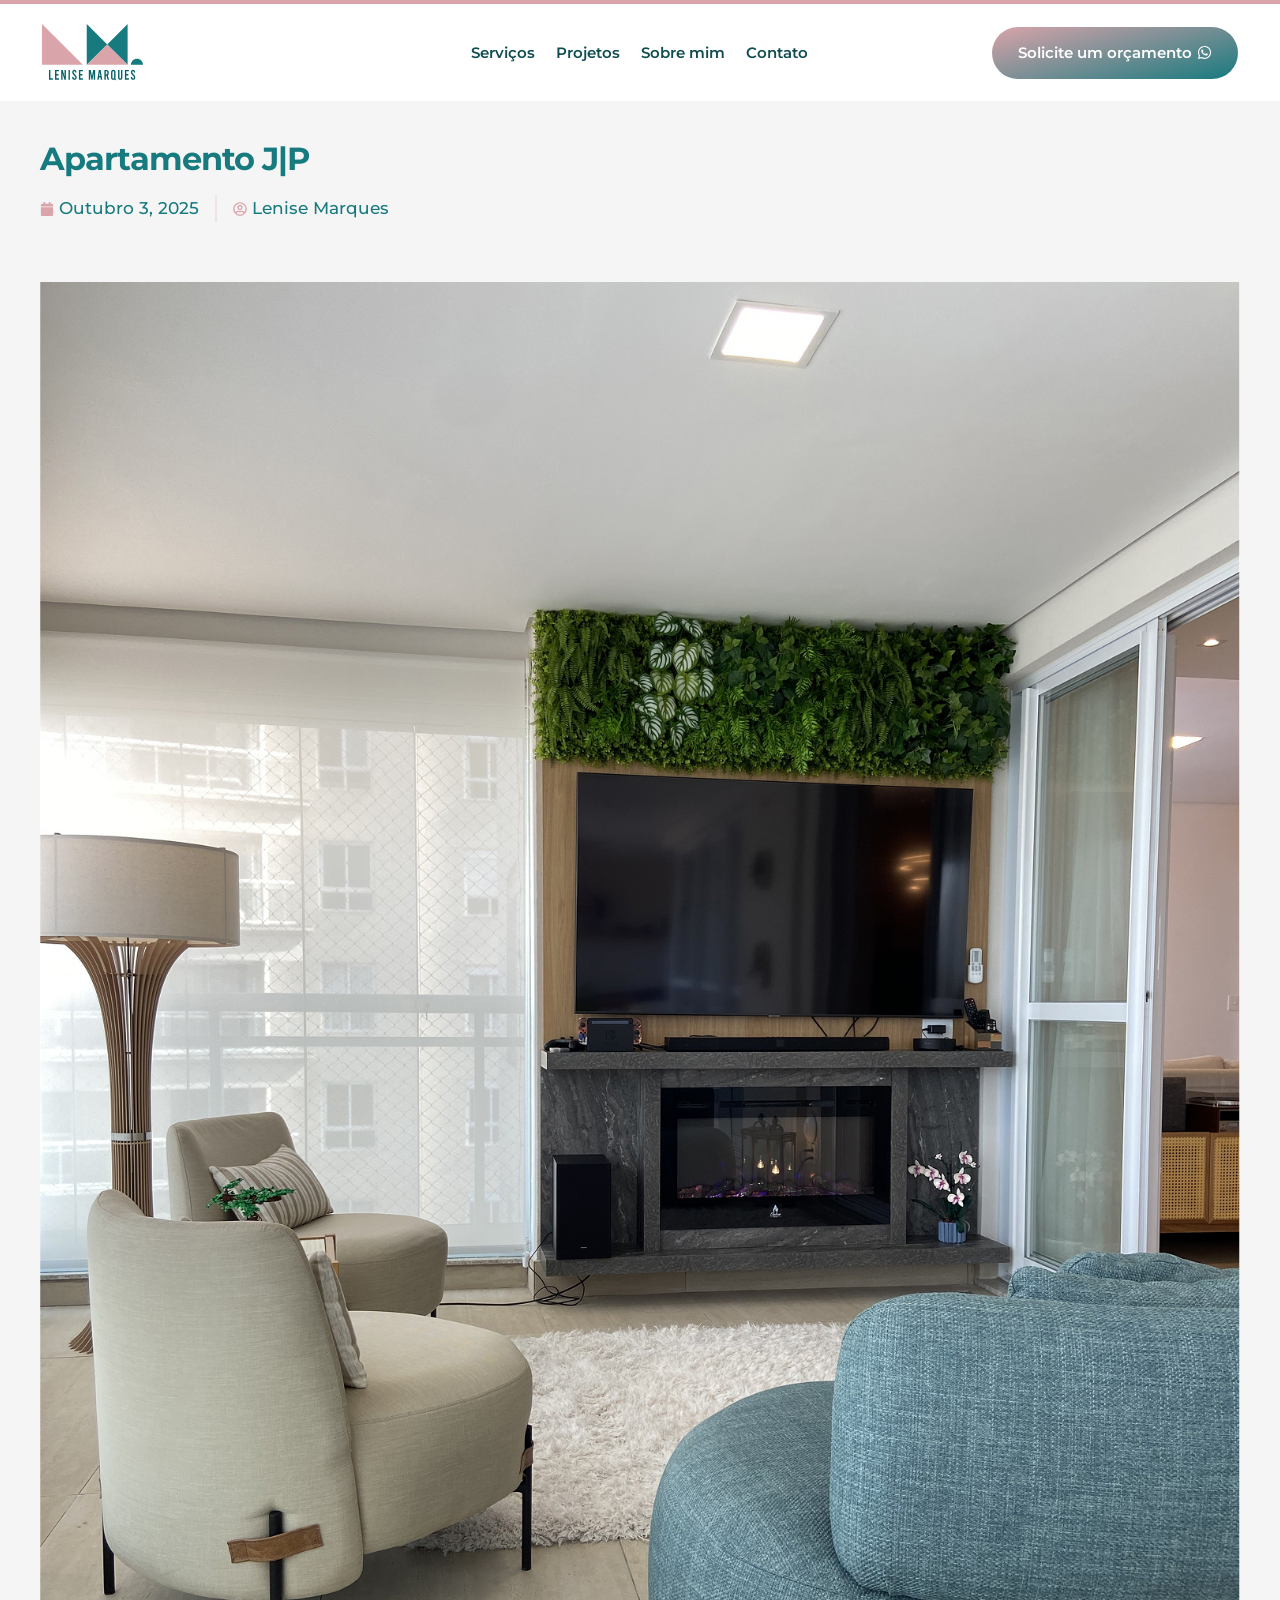
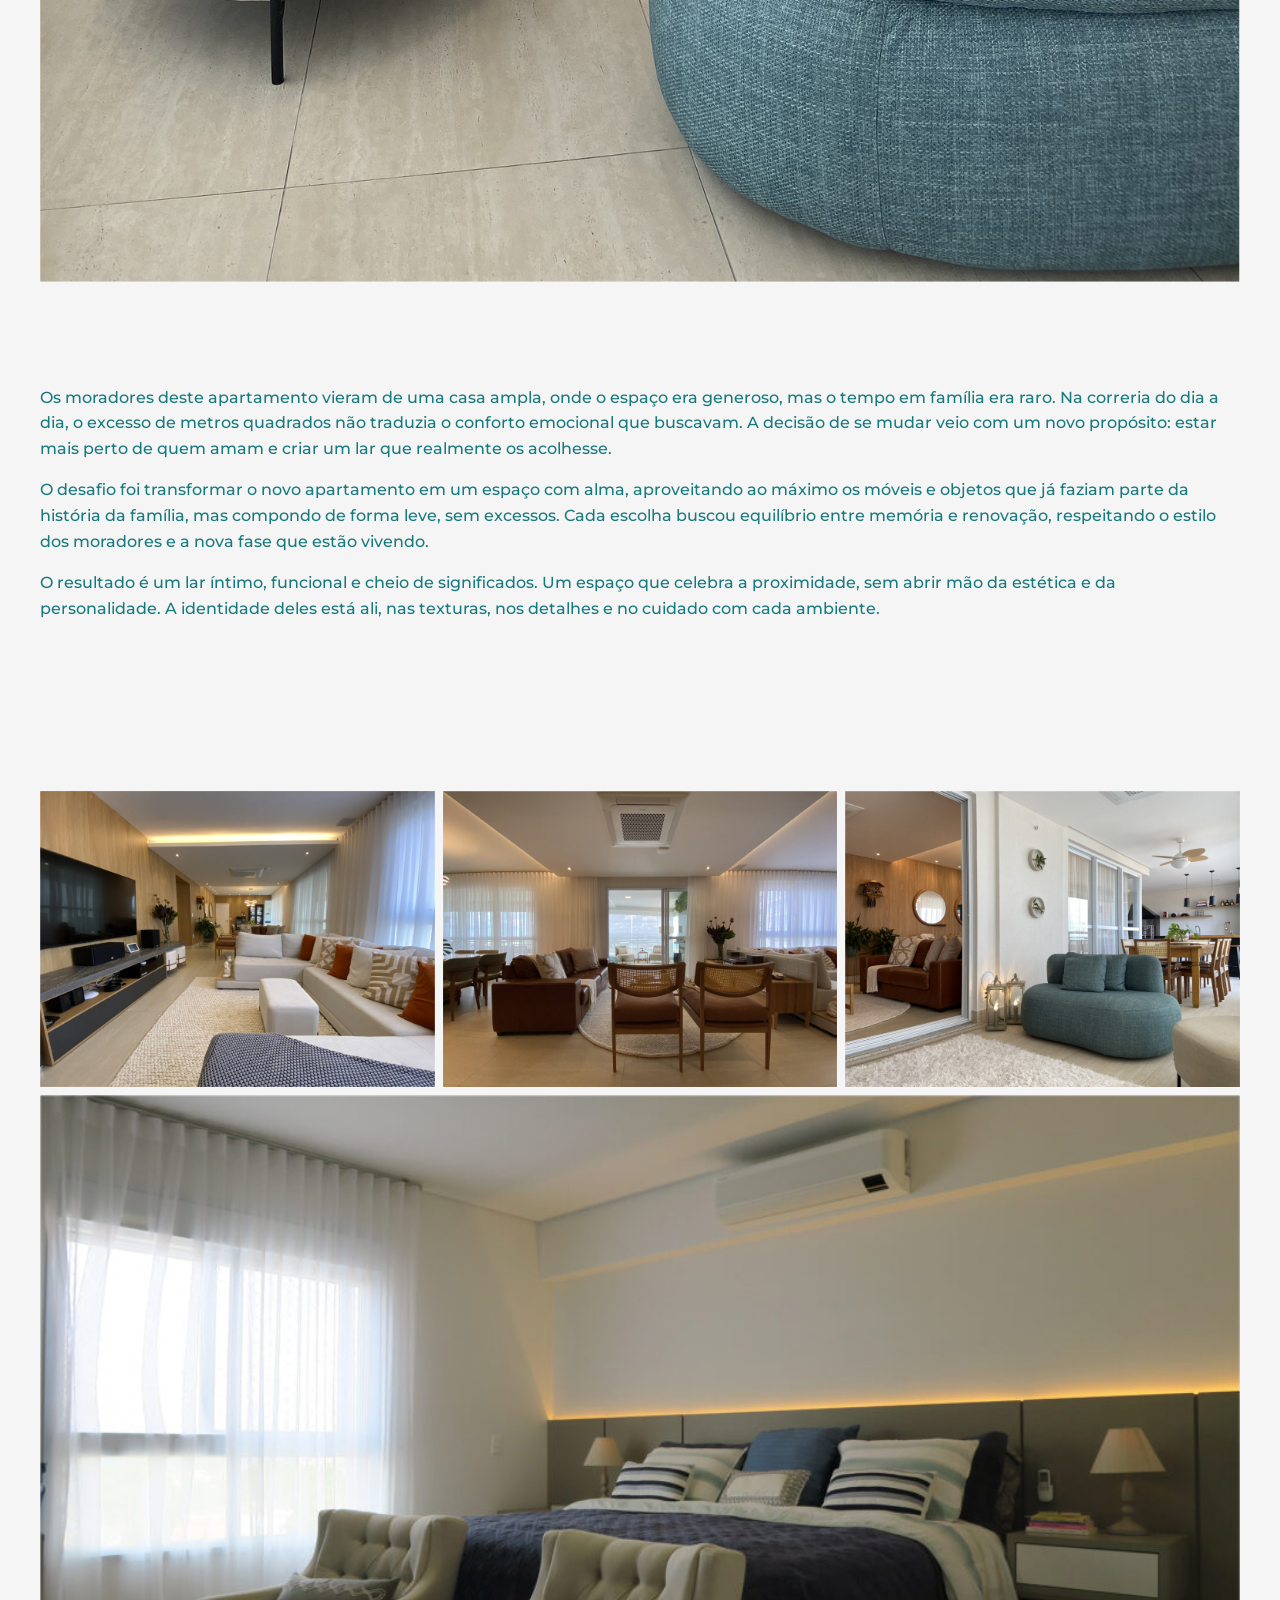
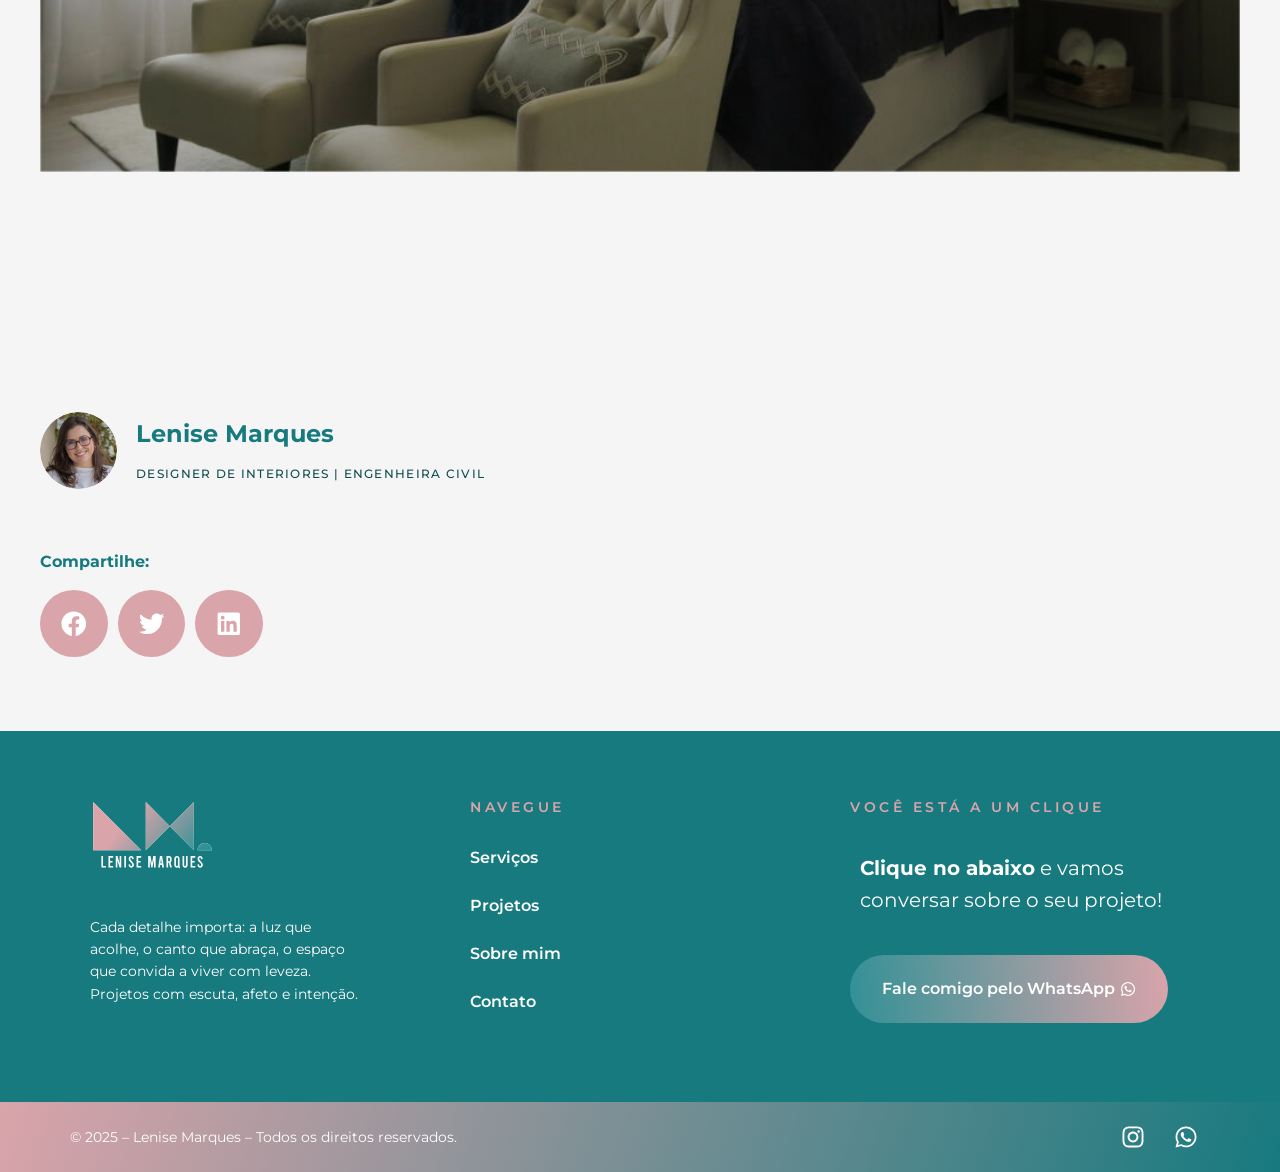
==== apartamento-jp/index.html @ d283f7a1 "Converte o site WordPress/Elementor para HTML estático O site de lenisemarquesinteriores.com passa a" ====
<!doctype html>
<html lang="pt-BR" class="no-js" itemtype="https://schema.org/Blog" itemscope>
<head>
	<meta charset="UTF-8">
	<meta name="viewport" content="width=device-width, initial-scale=1, minimum-scale=1">
	<!-- This site is optimized with the Yoast SEO plugin v27.2 - https://yoast.com/product/yoast-seo-wordpress/ -->
	<title>Apartamento J|P - Lenise Marques</title>
	<meta property="og:locale" content="pt_BR" />
	<meta property="og:type" content="article" />
	<meta property="og:title" content="Apartamento J|P - Lenise Marques" />
	<meta property="og:description" content="Os moradores deste apartamento vieram de uma casa ampla, onde o espaço era generoso, mas o tempo em família era raro. Na correria do dia a dia, o excesso de metros quadrados não traduzia o conforto emocional que buscavam. A decisão de se mudar veio com um novo propósito: estar mais perto de quem amam..." />
	<meta property="og:url" content="./" />
	<meta property="og:site_name" content="Lenise Marques" />
	<meta property="article:published_time" content="2025-10-03T00:47:24+00:00" />
	<meta property="article:modified_time" content="2025-10-03T04:21:37+00:00" />
	<meta property="og:image" content="../assets/uploads/2025/10/CAPA-2-768x1024.jpg" />
	<meta property="og:image:width" content="768" />
	<meta property="og:image:height" content="1024" />
	<meta property="og:image:type" content="image/jpeg" />
	<meta name="author" content="lenisemarquesdesign" />
	<meta name="twitter:card" content="summary_large_image" />
	<meta name="twitter:label1" content="Escrito por" />
	<meta name="twitter:data1" content="lenisemarquesdesign" />
	<meta name="twitter:label2" content="Est. tempo de leitura" />
	<meta name="twitter:data2" content="2 minutos" />
	<!-- / Yoast SEO plugin. -->

<style id="wp-img-auto-sizes-contain-inline-css">
img:is([sizes=auto i],[sizes^="auto," i]){contain-intrinsic-size:3000px 1500px}
/*# sourceURL=wp-img-auto-sizes-contain-inline-css */
</style>
<link rel='stylesheet' id='hfe-widgets-style-css' href='../assets/plugins/header-footer-elementor/inc/widgets-css/frontend.css?ver=2.5.0' media='all' />
<link rel='stylesheet' id='wp-block-library-css' href='../assets/wp-includes/css/dist/block-library/style.min.css?ver=7.0.2' media='all' />
<style id="classic-theme-styles-inline-css">
/*! This file is auto-generated */
.wp-block-button__link{color:#fff;background-color:#32373c;border-radius:9999px;box-shadow:none;text-decoration:none;padding:calc(.667em + 2px) calc(1.333em + 2px);font-size:1.125em}.wp-block-file__button{background:#32373c;color:#fff;text-decoration:none}
/*# sourceURL=/wp-includes/css/classic-themes.min.css */
</style>
<style id="global-styles-inline-css">
:root{--wp--preset--aspect-ratio--square: 1;--wp--preset--aspect-ratio--4-3: 4/3;--wp--preset--aspect-ratio--3-4: 3/4;--wp--preset--aspect-ratio--3-2: 3/2;--wp--preset--aspect-ratio--2-3: 2/3;--wp--preset--aspect-ratio--16-9: 16/9;--wp--preset--aspect-ratio--9-16: 9/16;--wp--preset--color--black: #000000;--wp--preset--color--cyan-bluish-gray: #abb8c3;--wp--preset--color--white: #ffffff;--wp--preset--color--pale-pink: #f78da7;--wp--preset--color--vivid-red: #cf2e2e;--wp--preset--color--luminous-vivid-orange: #ff6900;--wp--preset--color--luminous-vivid-amber: #fcb900;--wp--preset--color--light-green-cyan: #7bdcb5;--wp--preset--color--vivid-green-cyan: #00d084;--wp--preset--color--pale-cyan-blue: #8ed1fc;--wp--preset--color--vivid-cyan-blue: #0693e3;--wp--preset--color--vivid-purple: #9b51e0;--wp--preset--color--theme-palette-1: var(--global-palette1);--wp--preset--color--theme-palette-2: var(--global-palette2);--wp--preset--color--theme-palette-3: var(--global-palette3);--wp--preset--color--theme-palette-4: var(--global-palette4);--wp--preset--color--theme-palette-5: var(--global-palette5);--wp--preset--color--theme-palette-6: var(--global-palette6);--wp--preset--color--theme-palette-7: var(--global-palette7);--wp--preset--color--theme-palette-8: var(--global-palette8);--wp--preset--color--theme-palette-9: var(--global-palette9);--wp--preset--gradient--vivid-cyan-blue-to-vivid-purple: linear-gradient(135deg,rgb(6,147,227) 0%,rgb(155,81,224) 100%);--wp--preset--gradient--light-green-cyan-to-vivid-green-cyan: linear-gradient(135deg,rgb(122,220,180) 0%,rgb(0,208,130) 100%);--wp--preset--gradient--luminous-vivid-amber-to-luminous-vivid-orange: linear-gradient(135deg,rgb(252,185,0) 0%,rgb(255,105,0) 100%);--wp--preset--gradient--luminous-vivid-orange-to-vivid-red: linear-gradient(135deg,rgb(255,105,0) 0%,rgb(207,46,46) 100%);--wp--preset--gradient--very-light-gray-to-cyan-bluish-gray: linear-gradient(135deg,rgb(238,238,238) 0%,rgb(169,184,195) 100%);--wp--preset--gradient--cool-to-warm-spectrum: linear-gradient(135deg,rgb(74,234,220) 0%,rgb(151,120,209) 20%,rgb(207,42,186) 40%,rgb(238,44,130) 60%,rgb(251,105,98) 80%,rgb(254,248,76) 100%);--wp--preset--gradient--blush-light-purple: linear-gradient(135deg,rgb(255,206,236) 0%,rgb(152,150,240) 100%);--wp--preset--gradient--blush-bordeaux: linear-gradient(135deg,rgb(254,205,165) 0%,rgb(254,45,45) 50%,rgb(107,0,62) 100%);--wp--preset--gradient--luminous-dusk: linear-gradient(135deg,rgb(255,203,112) 0%,rgb(199,81,192) 50%,rgb(65,88,208) 100%);--wp--preset--gradient--pale-ocean: linear-gradient(135deg,rgb(255,245,203) 0%,rgb(182,227,212) 50%,rgb(51,167,181) 100%);--wp--preset--gradient--electric-grass: linear-gradient(135deg,rgb(202,248,128) 0%,rgb(113,206,126) 100%);--wp--preset--gradient--midnight: linear-gradient(135deg,rgb(2,3,129) 0%,rgb(40,116,252) 100%);--wp--preset--font-size--small: var(--global-font-size-small);--wp--preset--font-size--medium: var(--global-font-size-medium);--wp--preset--font-size--large: var(--global-font-size-large);--wp--preset--font-size--x-large: 42px;--wp--preset--font-size--larger: var(--global-font-size-larger);--wp--preset--font-size--xxlarge: var(--global-font-size-xxlarge);--wp--preset--spacing--20: 0.44rem;--wp--preset--spacing--30: 0.67rem;--wp--preset--spacing--40: 1rem;--wp--preset--spacing--50: 1.5rem;--wp--preset--spacing--60: 2.25rem;--wp--preset--spacing--70: 3.38rem;--wp--preset--spacing--80: 5.06rem;--wp--preset--shadow--natural: 6px 6px 9px rgba(0, 0, 0, 0.2);--wp--preset--shadow--deep: 12px 12px 50px rgba(0, 0, 0, 0.4);--wp--preset--shadow--sharp: 6px 6px 0px rgba(0, 0, 0, 0.2);--wp--preset--shadow--outlined: 6px 6px 0px -3px rgb(255, 255, 255), 6px 6px rgb(0, 0, 0);--wp--preset--shadow--crisp: 6px 6px 0px rgb(0, 0, 0);}:root { --wp--style--global--content-size: var(--global-calc-content-width);--wp--style--global--wide-size: var(--global-calc-wide-content-width); }:where(body) { margin: 0; }:where(.is-layout-flex){gap: 0.5em;}:where(.is-layout-grid){gap: 0.5em;}body .is-layout-flex{display: flex;}.is-layout-flex{flex-wrap: wrap;align-items: center;}.is-layout-flex > :is(*, div){margin: 0;}body .is-layout-grid{display: grid;}.is-layout-grid > :is(*, div){margin: 0;}body{padding-top: 0px;padding-right: 0px;padding-bottom: 0px;padding-left: 0px;}:root :where(.wp-element-button, .wp-block-button__link){font-style: inherit;font-weight: inherit;letter-spacing: inherit;text-transform: inherit;}.has-black-color{color: var(--wp--preset--color--black) !important;}.has-cyan-bluish-gray-color{color: var(--wp--preset--color--cyan-bluish-gray) !important;}.has-white-color{color: var(--wp--preset--color--white) !important;}.has-pale-pink-color{color: var(--wp--preset--color--pale-pink) !important;}.has-vivid-red-color{color: var(--wp--preset--color--vivid-red) !important;}.has-luminous-vivid-orange-color{color: var(--wp--preset--color--luminous-vivid-orange) !important;}.has-luminous-vivid-amber-color{color: var(--wp--preset--color--luminous-vivid-amber) !important;}.has-light-green-cyan-color{color: var(--wp--preset--color--light-green-cyan) !important;}.has-vivid-green-cyan-color{color: var(--wp--preset--color--vivid-green-cyan) !important;}.has-pale-cyan-blue-color{color: var(--wp--preset--color--pale-cyan-blue) !important;}.has-vivid-cyan-blue-color{color: var(--wp--preset--color--vivid-cyan-blue) !important;}.has-vivid-purple-color{color: var(--wp--preset--color--vivid-purple) !important;}.has-theme-palette-1-color{color: var(--wp--preset--color--theme-palette-1) !important;}.has-theme-palette-2-color{color: var(--wp--preset--color--theme-palette-2) !important;}.has-theme-palette-3-color{color: var(--wp--preset--color--theme-palette-3) !important;}.has-theme-palette-4-color{color: var(--wp--preset--color--theme-palette-4) !important;}.has-theme-palette-5-color{color: var(--wp--preset--color--theme-palette-5) !important;}.has-theme-palette-6-color{color: var(--wp--preset--color--theme-palette-6) !important;}.has-theme-palette-7-color{color: var(--wp--preset--color--theme-palette-7) !important;}.has-theme-palette-8-color{color: var(--wp--preset--color--theme-palette-8) !important;}.has-theme-palette-9-color{color: var(--wp--preset--color--theme-palette-9) !important;}.has-black-background-color{background-color: var(--wp--preset--color--black) !important;}.has-cyan-bluish-gray-background-color{background-color: var(--wp--preset--color--cyan-bluish-gray) !important;}.has-white-background-color{background-color: var(--wp--preset--color--white) !important;}.has-pale-pink-background-color{background-color: var(--wp--preset--color--pale-pink) !important;}.has-vivid-red-background-color{background-color: var(--wp--preset--color--vivid-red) !important;}.has-luminous-vivid-orange-background-color{background-color: var(--wp--preset--color--luminous-vivid-orange) !important;}.has-luminous-vivid-amber-background-color{background-color: var(--wp--preset--color--luminous-vivid-amber) !important;}.has-light-green-cyan-background-color{background-color: var(--wp--preset--color--light-green-cyan) !important;}.has-vivid-green-cyan-background-color{background-color: var(--wp--preset--color--vivid-green-cyan) !important;}.has-pale-cyan-blue-background-color{background-color: var(--wp--preset--color--pale-cyan-blue) !important;}.has-vivid-cyan-blue-background-color{background-color: var(--wp--preset--color--vivid-cyan-blue) !important;}.has-vivid-purple-background-color{background-color: var(--wp--preset--color--vivid-purple) !important;}.has-theme-palette-1-background-color{background-color: var(--wp--preset--color--theme-palette-1) !important;}.has-theme-palette-2-background-color{background-color: var(--wp--preset--color--theme-palette-2) !important;}.has-theme-palette-3-background-color{background-color: var(--wp--preset--color--theme-palette-3) !important;}.has-theme-palette-4-background-color{background-color: var(--wp--preset--color--theme-palette-4) !important;}.has-theme-palette-5-background-color{background-color: var(--wp--preset--color--theme-palette-5) !important;}.has-theme-palette-6-background-color{background-color: var(--wp--preset--color--theme-palette-6) !important;}.has-theme-palette-7-background-color{background-color: var(--wp--preset--color--theme-palette-7) !important;}.has-theme-palette-8-background-color{background-color: var(--wp--preset--color--theme-palette-8) !important;}.has-theme-palette-9-background-color{background-color: var(--wp--preset--color--theme-palette-9) !important;}.has-black-border-color{border-color: var(--wp--preset--color--black) !important;}.has-cyan-bluish-gray-border-color{border-color: var(--wp--preset--color--cyan-bluish-gray) !important;}.has-white-border-color{border-color: var(--wp--preset--color--white) !important;}.has-pale-pink-border-color{border-color: var(--wp--preset--color--pale-pink) !important;}.has-vivid-red-border-color{border-color: var(--wp--preset--color--vivid-red) !important;}.has-luminous-vivid-orange-border-color{border-color: var(--wp--preset--color--luminous-vivid-orange) !important;}.has-luminous-vivid-amber-border-color{border-color: var(--wp--preset--color--luminous-vivid-amber) !important;}.has-light-green-cyan-border-color{border-color: var(--wp--preset--color--light-green-cyan) !important;}.has-vivid-green-cyan-border-color{border-color: var(--wp--preset--color--vivid-green-cyan) !important;}.has-pale-cyan-blue-border-color{border-color: var(--wp--preset--color--pale-cyan-blue) !important;}.has-vivid-cyan-blue-border-color{border-color: var(--wp--preset--color--vivid-cyan-blue) !important;}.has-vivid-purple-border-color{border-color: var(--wp--preset--color--vivid-purple) !important;}.has-theme-palette-1-border-color{border-color: var(--wp--preset--color--theme-palette-1) !important;}.has-theme-palette-2-border-color{border-color: var(--wp--preset--color--theme-palette-2) !important;}.has-theme-palette-3-border-color{border-color: var(--wp--preset--color--theme-palette-3) !important;}.has-theme-palette-4-border-color{border-color: var(--wp--preset--color--theme-palette-4) !important;}.has-theme-palette-5-border-color{border-color: var(--wp--preset--color--theme-palette-5) !important;}.has-theme-palette-6-border-color{border-color: var(--wp--preset--color--theme-palette-6) !important;}.has-theme-palette-7-border-color{border-color: var(--wp--preset--color--theme-palette-7) !important;}.has-theme-palette-8-border-color{border-color: var(--wp--preset--color--theme-palette-8) !important;}.has-theme-palette-9-border-color{border-color: var(--wp--preset--color--theme-palette-9) !important;}.has-vivid-cyan-blue-to-vivid-purple-gradient-background{background: var(--wp--preset--gradient--vivid-cyan-blue-to-vivid-purple) !important;}.has-light-green-cyan-to-vivid-green-cyan-gradient-background{background: var(--wp--preset--gradient--light-green-cyan-to-vivid-green-cyan) !important;}.has-luminous-vivid-amber-to-luminous-vivid-orange-gradient-background{background: var(--wp--preset--gradient--luminous-vivid-amber-to-luminous-vivid-orange) !important;}.has-luminous-vivid-orange-to-vivid-red-gradient-background{background: var(--wp--preset--gradient--luminous-vivid-orange-to-vivid-red) !important;}.has-very-light-gray-to-cyan-bluish-gray-gradient-background{background: var(--wp--preset--gradient--very-light-gray-to-cyan-bluish-gray) !important;}.has-cool-to-warm-spectrum-gradient-background{background: var(--wp--preset--gradient--cool-to-warm-spectrum) !important;}.has-blush-light-purple-gradient-background{background: var(--wp--preset--gradient--blush-light-purple) !important;}.has-blush-bordeaux-gradient-background{background: var(--wp--preset--gradient--blush-bordeaux) !important;}.has-luminous-dusk-gradient-background{background: var(--wp--preset--gradient--luminous-dusk) !important;}.has-pale-ocean-gradient-background{background: var(--wp--preset--gradient--pale-ocean) !important;}.has-electric-grass-gradient-background{background: var(--wp--preset--gradient--electric-grass) !important;}.has-midnight-gradient-background{background: var(--wp--preset--gradient--midnight) !important;}.has-small-font-size{font-size: var(--wp--preset--font-size--small) !important;}.has-medium-font-size{font-size: var(--wp--preset--font-size--medium) !important;}.has-large-font-size{font-size: var(--wp--preset--font-size--large) !important;}.has-x-large-font-size{font-size: var(--wp--preset--font-size--x-large) !important;}.has-larger-font-size{font-size: var(--wp--preset--font-size--larger) !important;}.has-xxlarge-font-size{font-size: var(--wp--preset--font-size--xxlarge) !important;}
:root :where(.wp-block-icon svg){width: 24px;}
:where(.wp-block-post-template.is-layout-flex){gap: 1.25em;}:where(.wp-block-post-template.is-layout-grid){gap: 1.25em;}
:where(.wp-block-term-template.is-layout-flex){gap: 1.25em;}:where(.wp-block-term-template.is-layout-grid){gap: 1.25em;}
:where(.wp-block-columns.is-layout-flex){gap: 2em;}:where(.wp-block-columns.is-layout-grid){gap: 2em;}
:root :where(.wp-block-pullquote){font-size: 1.5em;line-height: 1.6;}
/*# sourceURL=global-styles-inline-css */
</style>
<link rel='stylesheet' id='hfe-style-css' href='../assets/plugins/header-footer-elementor/assets/css/header-footer-elementor.css?ver=2.5.0' media='all' />
<link rel='stylesheet' id='elementor-frontend-css' href='../assets/plugins/elementor/assets/css/frontend.min.css?ver=3.33.4' media='all' />
<style id="elementor-frontend-inline-css">
.elementor-kit-43{--e-global-color-primary:#D9A4AA;--e-global-color-secondary:#177A7F;--e-global-color-text:#104D50;--e-global-color-accent:#D9A4AA;--e-global-color-kadence1:#2B6CB0;--e-global-color-kadence2:#215387;--e-global-color-kadence3:#1A202C;--e-global-color-kadence4:#2D3748;--e-global-color-kadence5:#4A5568;--e-global-color-kadence6:#718096;--e-global-color-kadence7:#EDF2F7;--e-global-color-kadence8:#F7FAFC;--e-global-color-kadence9:#ffffff;--e-global-typography-primary-font-family:"Roboto";--e-global-typography-primary-font-weight:600;--e-global-typography-secondary-font-family:"Roboto Slab";--e-global-typography-secondary-font-weight:400;--e-global-typography-text-font-family:"Roboto";--e-global-typography-text-font-weight:400;--e-global-typography-accent-font-family:"Roboto";--e-global-typography-accent-font-weight:500;background-color:#FFFFFF;}.elementor-kit-43.el-is-editing{--global-palette1:#2B6CB0;--global-palette2:#215387;--global-palette3:#1A202C;--global-palette4:#2D3748;--global-palette5:#4A5568;--global-palette6:#718096;--global-palette7:#EDF2F7;--global-palette8:#F7FAFC;--global-palette9:#ffffff;}.elementor-kit-43 e-page-transition{background-color:#FFBC7D;}.elementor-section.elementor-section-boxed > .elementor-container{max-width:1140px;}.e-con{--container-max-width:1140px;}.elementor-widget:not(:last-child){margin-block-end:20px;}.elementor-element{--widgets-spacing:20px 20px;--widgets-spacing-row:20px;--widgets-spacing-column:20px;}{}h1.entry-title{display:var(--page-title-display);}@media(max-width:1024px){.elementor-section.elementor-section-boxed > .elementor-container{max-width:1024px;}.e-con{--container-max-width:1024px;}}@media(max-width:767px){.elementor-section.elementor-section-boxed > .elementor-container{max-width:767px;}.e-con{--container-max-width:767px;}}
.elementor-576 .elementor-element.elementor-element-b2c8a2a{--display:flex;--min-height:32px;--flex-direction:column;--container-widget-width:100%;--container-widget-height:initial;--container-widget-flex-grow:0;--container-widget-align-self:initial;--flex-wrap-mobile:wrap;--justify-content:center;border-style:solid;--border-style:solid;border-width:4px 0px 0px 0px;--border-top-width:4px;--border-right-width:0px;--border-bottom-width:0px;--border-left-width:0px;border-color:#D9A4AA;--border-color:#D9A4AA;--border-radius:0px 0px 0px 0px;}.elementor-576 .elementor-element.elementor-element-c975842{--display:grid;--min-height:0px;--e-con-grid-template-columns:repeat(3, 1fr);--e-con-grid-template-rows:repeat(1, 1fr);--gap:0px 0px;--row-gap:0px;--column-gap:0px;--grid-auto-flow:row;--align-items:center;}.elementor-widget-site-logo .hfe-site-logo-container .hfe-site-logo-img{border-color:var( --e-global-color-primary );}.elementor-widget-site-logo .widget-image-caption{color:var( --e-global-color-text );font-family:var( --e-global-typography-text-font-family ), Sans-serif;font-weight:var( --e-global-typography-text-font-weight );}.elementor-576 .elementor-element.elementor-element-d58c8b5 .hfe-site-logo-container, .elementor-576 .elementor-element.elementor-element-d58c8b5 .hfe-caption-width figcaption{text-align:center;}.elementor-576 .elementor-element.elementor-element-d58c8b5 .widget-image-caption{margin-top:0px;margin-bottom:0px;}.elementor-576 .elementor-element.elementor-element-d58c8b5{width:var( --container-widget-width, 35% );max-width:35%;--container-widget-width:35%;--container-widget-flex-grow:0;}.elementor-576 .elementor-element.elementor-element-d58c8b5 .hfe-site-logo-container .hfe-site-logo-img{border-style:none;}.elementor-widget-navigation-menu .menu-item a.hfe-menu-item.elementor-button{background-color:var( --e-global-color-accent );font-family:var( --e-global-typography-accent-font-family ), Sans-serif;font-weight:var( --e-global-typography-accent-font-weight );}.elementor-widget-navigation-menu .menu-item a.hfe-menu-item.elementor-button:hover{background-color:var( --e-global-color-accent );}.elementor-widget-navigation-menu a.hfe-menu-item, .elementor-widget-navigation-menu a.hfe-sub-menu-item{font-family:var( --e-global-typography-primary-font-family ), Sans-serif;font-weight:var( --e-global-typography-primary-font-weight );}.elementor-widget-navigation-menu .menu-item a.hfe-menu-item, .elementor-widget-navigation-menu .sub-menu a.hfe-sub-menu-item{color:var( --e-global-color-text );}.elementor-widget-navigation-menu .menu-item a.hfe-menu-item:hover,
								.elementor-widget-navigation-menu .sub-menu a.hfe-sub-menu-item:hover,
								.elementor-widget-navigation-menu .menu-item.current-menu-item a.hfe-menu-item,
								.elementor-widget-navigation-menu .menu-item a.hfe-menu-item.highlighted,
								.elementor-widget-navigation-menu .menu-item a.hfe-menu-item:focus{color:var( --e-global-color-accent );}.elementor-widget-navigation-menu .hfe-nav-menu-layout:not(.hfe-pointer__framed) .menu-item.parent a.hfe-menu-item:before,
								.elementor-widget-navigation-menu .hfe-nav-menu-layout:not(.hfe-pointer__framed) .menu-item.parent a.hfe-menu-item:after{background-color:var( --e-global-color-accent );}.elementor-widget-navigation-menu .hfe-nav-menu-layout:not(.hfe-pointer__framed) .menu-item.parent .sub-menu .hfe-has-submenu-container a:after{background-color:var( --e-global-color-accent );}.elementor-widget-navigation-menu .hfe-pointer__framed .menu-item.parent a.hfe-menu-item:before,
								.elementor-widget-navigation-menu .hfe-pointer__framed .menu-item.parent a.hfe-menu-item:after{border-color:var( --e-global-color-accent );}
							.elementor-widget-navigation-menu .sub-menu li a.hfe-sub-menu-item,
							.elementor-widget-navigation-menu nav.hfe-dropdown li a.hfe-sub-menu-item,
							.elementor-widget-navigation-menu nav.hfe-dropdown li a.hfe-menu-item,
							.elementor-widget-navigation-menu nav.hfe-dropdown-expandible li a.hfe-menu-item,
							.elementor-widget-navigation-menu nav.hfe-dropdown-expandible li a.hfe-sub-menu-item{font-family:var( --e-global-typography-accent-font-family ), Sans-serif;font-weight:var( --e-global-typography-accent-font-weight );}.elementor-576 .elementor-element.elementor-element-7b0d48c .menu-item a.hfe-menu-item{padding-left:8px;padding-right:8px;}.elementor-576 .elementor-element.elementor-element-7b0d48c .menu-item a.hfe-sub-menu-item{padding-left:calc( 8px + 20px );padding-right:8px;}.elementor-576 .elementor-element.elementor-element-7b0d48c .hfe-nav-menu__layout-vertical .menu-item ul ul a.hfe-sub-menu-item{padding-left:calc( 8px + 40px );padding-right:8px;}.elementor-576 .elementor-element.elementor-element-7b0d48c .hfe-nav-menu__layout-vertical .menu-item ul ul ul a.hfe-sub-menu-item{padding-left:calc( 8px + 60px );padding-right:8px;}.elementor-576 .elementor-element.elementor-element-7b0d48c .hfe-nav-menu__layout-vertical .menu-item ul ul ul ul a.hfe-sub-menu-item{padding-left:calc( 8px + 80px );padding-right:8px;}.elementor-576 .elementor-element.elementor-element-7b0d48c .menu-item a.hfe-menu-item, .elementor-576 .elementor-element.elementor-element-7b0d48c .menu-item a.hfe-sub-menu-item{padding-top:8px;padding-bottom:8px;}body:not(.rtl) .elementor-576 .elementor-element.elementor-element-7b0d48c .hfe-nav-menu__layout-horizontal .hfe-nav-menu > li.menu-item:not(:last-child){margin-right:5px;}body.rtl .elementor-576 .elementor-element.elementor-element-7b0d48c .hfe-nav-menu__layout-horizontal .hfe-nav-menu > li.menu-item:not(:last-child){margin-left:5px;}.elementor-576 .elementor-element.elementor-element-7b0d48c nav:not(.hfe-nav-menu__layout-horizontal) .hfe-nav-menu > li.menu-item:not(:last-child){margin-bottom:5px;}body:not(.rtl) .elementor-576 .elementor-element.elementor-element-7b0d48c .hfe-nav-menu__layout-horizontal .hfe-nav-menu > li.menu-item{margin-bottom:0px;}.elementor-576 .elementor-element.elementor-element-7b0d48c ul.sub-menu{width:220px;}.elementor-576 .elementor-element.elementor-element-7b0d48c .sub-menu a.hfe-sub-menu-item,
						 .elementor-576 .elementor-element.elementor-element-7b0d48c nav.hfe-dropdown li a.hfe-menu-item,
						 .elementor-576 .elementor-element.elementor-element-7b0d48c nav.hfe-dropdown li a.hfe-sub-menu-item,
						 .elementor-576 .elementor-element.elementor-element-7b0d48c nav.hfe-dropdown-expandible li a.hfe-menu-item,
						 .elementor-576 .elementor-element.elementor-element-7b0d48c nav.hfe-dropdown-expandible li a.hfe-sub-menu-item{padding-top:15px;padding-bottom:15px;}.elementor-576 .elementor-element.elementor-element-7b0d48c{width:var( --container-widget-width, 100% );max-width:100%;--container-widget-width:100%;--container-widget-flex-grow:0;}.elementor-576 .elementor-element.elementor-element-7b0d48c.elementor-element{--flex-grow:0;--flex-shrink:0;}.elementor-576 .elementor-element.elementor-element-7b0d48c > .elementor-widget-container{border-style:none;}.elementor-576 .elementor-element.elementor-element-7b0d48c .hfe-nav-menu__toggle{margin-left:auto;}.elementor-576 .elementor-element.elementor-element-7b0d48c a.hfe-menu-item, .elementor-576 .elementor-element.elementor-element-7b0d48c a.hfe-sub-menu-item{font-family:"Montserrat", Sans-serif;font-size:15px;font-weight:600;}.elementor-576 .elementor-element.elementor-element-7b0d48c .menu-item a.hfe-menu-item, .elementor-576 .elementor-element.elementor-element-7b0d48c .sub-menu a.hfe-sub-menu-item{color:#104D50;}.elementor-576 .elementor-element.elementor-element-7b0d48c .menu-item a.hfe-menu-item:hover,
								.elementor-576 .elementor-element.elementor-element-7b0d48c .sub-menu a.hfe-sub-menu-item:hover,
								.elementor-576 .elementor-element.elementor-element-7b0d48c .menu-item.current-menu-item a.hfe-menu-item,
								.elementor-576 .elementor-element.elementor-element-7b0d48c .menu-item a.hfe-menu-item.highlighted,
								.elementor-576 .elementor-element.elementor-element-7b0d48c .menu-item a.hfe-menu-item:focus{color:#D9A4AA;}.elementor-576 .elementor-element.elementor-element-7b0d48c .menu-item.current-menu-item a.hfe-menu-item,
								.elementor-576 .elementor-element.elementor-element-7b0d48c .menu-item.current-menu-ancestor a.hfe-menu-item{color:#C58F95;}.elementor-576 .elementor-element.elementor-element-7b0d48c .sub-menu,
								.elementor-576 .elementor-element.elementor-element-7b0d48c nav.hfe-dropdown,
								.elementor-576 .elementor-element.elementor-element-7b0d48c nav.hfe-dropdown-expandible,
								.elementor-576 .elementor-element.elementor-element-7b0d48c nav.hfe-dropdown .menu-item a.hfe-menu-item,
								.elementor-576 .elementor-element.elementor-element-7b0d48c nav.hfe-dropdown .menu-item a.hfe-sub-menu-item{background-color:#fff;}.elementor-576 .elementor-element.elementor-element-7b0d48c .sub-menu li.menu-item:not(:last-child),
						.elementor-576 .elementor-element.elementor-element-7b0d48c nav.hfe-dropdown li.menu-item:not(:last-child),
						.elementor-576 .elementor-element.elementor-element-7b0d48c nav.hfe-dropdown-expandible li.menu-item:not(:last-child){border-bottom-style:solid;border-bottom-color:#c4c4c4;border-bottom-width:1px;}.elementor-widget-button .elementor-button{background-color:var( --e-global-color-accent );font-family:var( --e-global-typography-accent-font-family ), Sans-serif;font-weight:var( --e-global-typography-accent-font-weight );}.elementor-576 .elementor-element.elementor-element-1135577 .elementor-button{background-color:transparent;font-family:"Montserrat", Sans-serif;font-size:15px;font-weight:600;line-height:20px;fill:#FFFFFF;color:#FFFFFF;background-image:linear-gradient(165deg, var( --e-global-color-primary ) 0%, var( --e-global-color-secondary ) 100%);border-style:solid;border-width:0px 0px 0px 0px;border-color:#177A7F40;border-radius:56px 56px 56px 56px;padding:16px 26px 16px 26px;}.elementor-576 .elementor-element.elementor-element-1135577 .elementor-button:hover, .elementor-576 .elementor-element.elementor-element-1135577 .elementor-button:focus{background-color:transparent;color:#FFFFFF;background-image:linear-gradient(318deg, var( --e-global-color-secondary ) 0%, var( --e-global-color-secondary ) 100%);border-color:#02010100;}.elementor-576 .elementor-element.elementor-element-1135577{width:auto;max-width:auto;}.elementor-576 .elementor-element.elementor-element-1135577 > .elementor-widget-container{margin:0px 0px 0px 0px;padding:0px 0px 0px 0px;}.elementor-576 .elementor-element.elementor-element-1135577 .elementor-button-content-wrapper{flex-direction:row-reverse;}.elementor-576 .elementor-element.elementor-element-1135577 .elementor-button:hover svg, .elementor-576 .elementor-element.elementor-element-1135577 .elementor-button:focus svg{fill:#FFFFFF;}.elementor-576 .elementor-element.elementor-element-a95ae78{--display:flex;--flex-direction:column;--container-widget-width:calc( ( 1 - var( --container-widget-flex-grow ) ) * 100% );--container-widget-height:initial;--container-widget-flex-grow:0;--container-widget-align-self:initial;--flex-wrap-mobile:wrap;--align-items:center;}.elementor-576 .elementor-element.elementor-element-a95ae78:not(.elementor-motion-effects-element-type-background), .elementor-576 .elementor-element.elementor-element-a95ae78 > .elementor-motion-effects-container > .elementor-motion-effects-layer{background-color:#F5F5F5;}.elementor-widget-theme-post-title .elementor-heading-title{font-family:var( --e-global-typography-primary-font-family ), Sans-serif;font-weight:var( --e-global-typography-primary-font-weight );color:var( --e-global-color-primary );}.elementor-576 .elementor-element.elementor-element-9f847d9 > .elementor-widget-container{margin:32px 0px 0px 0px;}.elementor-576 .elementor-element.elementor-element-9f847d9.elementor-element{--align-self:flex-start;}.elementor-576 .elementor-element.elementor-element-9f847d9{text-align:left;}.elementor-576 .elementor-element.elementor-element-9f847d9 .elementor-heading-title{font-family:"Montserrat", Sans-serif;font-weight:700;letter-spacing:-0.9px;color:var( --e-global-color-secondary );}.elementor-widget-post-info .elementor-icon-list-item:not(:last-child):after{border-color:var( --e-global-color-text );}.elementor-widget-post-info .elementor-icon-list-icon i{color:var( --e-global-color-primary );}.elementor-widget-post-info .elementor-icon-list-icon svg{fill:var( --e-global-color-primary );}.elementor-widget-post-info .elementor-icon-list-text, .elementor-widget-post-info .elementor-icon-list-text a{color:var( --e-global-color-secondary );}.elementor-widget-post-info .elementor-icon-list-item{font-family:var( --e-global-typography-text-font-family ), Sans-serif;font-weight:var( --e-global-typography-text-font-weight );}.elementor-576 .elementor-element.elementor-element-fc7b533 > .elementor-widget-container{margin:0px 0px 32px 0px;padding:0px 0px 0px 0px;}.elementor-576 .elementor-element.elementor-element-fc7b533.elementor-element{--align-self:flex-start;}.elementor-576 .elementor-element.elementor-element-fc7b533 .elementor-icon-list-items:not(.elementor-inline-items) .elementor-icon-list-item:not(:last-child){padding-bottom:calc(32px/2);}.elementor-576 .elementor-element.elementor-element-fc7b533 .elementor-icon-list-items:not(.elementor-inline-items) .elementor-icon-list-item:not(:first-child){margin-top:calc(32px/2);}.elementor-576 .elementor-element.elementor-element-fc7b533 .elementor-icon-list-items.elementor-inline-items .elementor-icon-list-item{margin-right:calc(32px/2);margin-left:calc(32px/2);}.elementor-576 .elementor-element.elementor-element-fc7b533 .elementor-icon-list-items.elementor-inline-items{margin-right:calc(-32px/2);margin-left:calc(-32px/2);}body.rtl .elementor-576 .elementor-element.elementor-element-fc7b533 .elementor-icon-list-items.elementor-inline-items .elementor-icon-list-item:after{left:calc(-32px/2);}body:not(.rtl) .elementor-576 .elementor-element.elementor-element-fc7b533 .elementor-icon-list-items.elementor-inline-items .elementor-icon-list-item:after{right:calc(-32px/2);}.elementor-576 .elementor-element.elementor-element-fc7b533 .elementor-icon-list-item:not(:last-child):after{content:"";border-color:#D9A4AA36;}.elementor-576 .elementor-element.elementor-element-fc7b533 .elementor-icon-list-items:not(.elementor-inline-items) .elementor-icon-list-item:not(:last-child):after{border-top-style:solid;border-top-width:2px;}.elementor-576 .elementor-element.elementor-element-fc7b533 .elementor-icon-list-items.elementor-inline-items .elementor-icon-list-item:not(:last-child):after{border-left-style:solid;}.elementor-576 .elementor-element.elementor-element-fc7b533 .elementor-inline-items .elementor-icon-list-item:not(:last-child):after{border-left-width:2px;}.elementor-576 .elementor-element.elementor-element-fc7b533 .elementor-icon-list-icon{width:14px;}.elementor-576 .elementor-element.elementor-element-fc7b533 .elementor-icon-list-icon i{font-size:14px;}.elementor-576 .elementor-element.elementor-element-fc7b533 .elementor-icon-list-icon svg{--e-icon-list-icon-size:14px;}.elementor-576 .elementor-element.elementor-element-fc7b533 .elementor-icon-list-item{font-family:"Montserrat", Sans-serif;font-weight:500;text-transform:capitalize;}.elementor-widget-theme-post-content{color:var( --e-global-color-text );font-family:var( --e-global-typography-text-font-family ), Sans-serif;font-weight:var( --e-global-typography-text-font-weight );}.elementor-576 .elementor-element.elementor-element-9ac5cdb > .elementor-widget-container{margin:0px 0px 64px 0px;padding:0px 0px 32px 0px;}.elementor-576 .elementor-element.elementor-element-9ac5cdb.elementor-element{--align-self:center;--flex-grow:1;--flex-shrink:0;}.elementor-576 .elementor-element.elementor-element-9ac5cdb{text-align:left;color:var( --e-global-color-secondary );font-family:"Montserrat", Sans-serif;font-size:16px;font-weight:500;}.elementor-widget-author-box .elementor-author-box__name{color:var( --e-global-color-secondary );font-family:var( --e-global-typography-primary-font-family ), Sans-serif;font-weight:var( --e-global-typography-primary-font-weight );}.elementor-widget-author-box .elementor-author-box__bio{color:var( --e-global-color-text );font-family:var( --e-global-typography-text-font-family ), Sans-serif;font-weight:var( --e-global-typography-text-font-weight );}.elementor-widget-author-box .elementor-author-box__button{color:var( --e-global-color-secondary );border-color:var( --e-global-color-secondary );font-family:var( --e-global-typography-accent-font-family ), Sans-serif;font-weight:var( --e-global-typography-accent-font-weight );}.elementor-widget-author-box .elementor-author-box__button:hover{border-color:var( --e-global-color-secondary );color:var( --e-global-color-secondary );}.elementor-576 .elementor-element.elementor-element-c6cf081 > .elementor-widget-container{margin:0px 0px 45px 0px;padding:0px 0px 0px 0px;}.elementor-576 .elementor-element.elementor-element-c6cf081.elementor-element{--align-self:flex-start;}.elementor-576 .elementor-element.elementor-element-c6cf081 .elementor-author-box__avatar img{width:77px;height:77px;}body.rtl .elementor-576 .elementor-element.elementor-element-c6cf081.elementor-author-box--layout-image-left .elementor-author-box__avatar,
					 body:not(.rtl) .elementor-576 .elementor-element.elementor-element-c6cf081:not(.elementor-author-box--layout-image-above) .elementor-author-box__avatar{margin-right:19px;margin-left:0;}body:not(.rtl) .elementor-576 .elementor-element.elementor-element-c6cf081.elementor-author-box--layout-image-right .elementor-author-box__avatar,
					 body.rtl .elementor-576 .elementor-element.elementor-element-c6cf081:not(.elementor-author-box--layout-image-above) .elementor-author-box__avatar{margin-left:19px;margin-right:0;}.elementor-576 .elementor-element.elementor-element-c6cf081.elementor-author-box--layout-image-above .elementor-author-box__avatar{margin-bottom:19px;}.elementor-576 .elementor-element.elementor-element-c6cf081 .elementor-author-box__name{font-family:"Montserrat", Sans-serif;font-size:24px;font-weight:700;margin-bottom:0px;}.elementor-576 .elementor-element.elementor-element-c6cf081 .elementor-author-box__bio{font-family:"Montserrat", Sans-serif;font-size:12px;font-weight:500;letter-spacing:1.3px;margin-bottom:0px;}.elementor-widget-heading .elementor-heading-title{font-family:var( --e-global-typography-primary-font-family ), Sans-serif;font-weight:var( --e-global-typography-primary-font-weight );color:var( --e-global-color-primary );}.elementor-576 .elementor-element.elementor-element-59f687d.elementor-element{--align-self:flex-start;}.elementor-576 .elementor-element.elementor-element-59f687d .elementor-heading-title{font-family:"Montserrat", Sans-serif;font-size:16px;font-weight:700;color:var( --e-global-color-secondary );}.elementor-576 .elementor-element.elementor-element-cb23324 > .elementor-widget-container{margin:0px 0px 64px 0px;}.elementor-576 .elementor-element.elementor-element-cb23324.elementor-element{--align-self:flex-start;}.elementor-576 .elementor-element.elementor-element-cb23324{--grid-side-margin:10px;--grid-column-gap:10px;--grid-row-gap:10px;--grid-bottom-margin:10px;--e-share-buttons-primary-color:var( --e-global-color-primary );--e-share-buttons-secondary-color:#FFFFFF;}.elementor-576 .elementor-element.elementor-element-cb23324 .elementor-share-btn{font-size:calc(1.5px * 10);}.elementor-576 .elementor-element.elementor-element-cb23324 .elementor-share-btn:hover{--e-share-buttons-primary-color:var( --e-global-color-secondary );}.elementor-576 .elementor-element.elementor-element-6b13838{--display:flex;--min-height:371px;--flex-direction:column;--container-widget-width:100%;--container-widget-height:initial;--container-widget-flex-grow:0;--container-widget-align-self:initial;--flex-wrap-mobile:wrap;--justify-content:center;}.elementor-576 .elementor-element.elementor-element-6b13838:not(.elementor-motion-effects-element-type-background), .elementor-576 .elementor-element.elementor-element-6b13838 > .elementor-motion-effects-container > .elementor-motion-effects-layer{background-color:var( --e-global-color-secondary );}.elementor-576 .elementor-element.elementor-element-92ad490{--display:grid;--e-con-grid-template-columns:repeat(3, 1fr);--e-con-grid-template-rows:repeat(1, 1fr);--grid-auto-flow:row;--align-items:start;--margin-top:32px;--margin-bottom:40px;--margin-left:0px;--margin-right:0px;}.elementor-576 .elementor-element.elementor-element-92ad490.e-con{--flex-grow:0;--flex-shrink:0;}.elementor-576 .elementor-element.elementor-element-0e295fe{--display:flex;}.elementor-widget-icon.elementor-view-stacked .elementor-icon{background-color:var( --e-global-color-primary );}.elementor-widget-icon.elementor-view-framed .elementor-icon, .elementor-widget-icon.elementor-view-default .elementor-icon{color:var( --e-global-color-primary );border-color:var( --e-global-color-primary );}.elementor-widget-icon.elementor-view-framed .elementor-icon, .elementor-widget-icon.elementor-view-default .elementor-icon svg{fill:var( --e-global-color-primary );}.elementor-576 .elementor-element.elementor-element-c44118b .elementor-icon-wrapper{text-align:left;}.elementor-576 .elementor-element.elementor-element-c44118b .elementor-icon{font-size:71px;}.elementor-576 .elementor-element.elementor-element-c44118b .elementor-icon svg{height:71px;}.elementor-576 .elementor-element.elementor-element-c44118b .elementor-icon-wrapper svg{width:auto;}.elementor-widget-text-editor{font-family:var( --e-global-typography-text-font-family ), Sans-serif;font-weight:var( --e-global-typography-text-font-weight );color:var( --e-global-color-text );}.elementor-widget-text-editor.elementor-drop-cap-view-stacked .elementor-drop-cap{background-color:var( --e-global-color-primary );}.elementor-widget-text-editor.elementor-drop-cap-view-framed .elementor-drop-cap, .elementor-widget-text-editor.elementor-drop-cap-view-default .elementor-drop-cap{color:var( --e-global-color-primary );border-color:var( --e-global-color-primary );}.elementor-576 .elementor-element.elementor-element-de8c3e2 > .elementor-widget-container{margin:0px 0px 0px 0px;}.elementor-576 .elementor-element.elementor-element-de8c3e2.elementor-element{--order:99999 /* order end hack */;}.elementor-576 .elementor-element.elementor-element-de8c3e2{text-align:left;font-family:"Montserrat", Sans-serif;font-size:14px;font-weight:400;color:#FFFFFF;}.elementor-576 .elementor-element.elementor-element-028c823{--display:flex;}.elementor-576 .elementor-element.elementor-element-062d31b{text-align:left;}.elementor-576 .elementor-element.elementor-element-062d31b .elementor-heading-title{font-family:"Montserrat", Sans-serif;font-size:14px;font-weight:600;letter-spacing:3.5px;}.elementor-576 .elementor-element.elementor-element-6e5128d .menu-item a.hfe-menu-item{padding-left:0px;padding-right:0px;}.elementor-576 .elementor-element.elementor-element-6e5128d .menu-item a.hfe-sub-menu-item{padding-left:calc( 0px + 20px );padding-right:0px;}.elementor-576 .elementor-element.elementor-element-6e5128d .hfe-nav-menu__layout-vertical .menu-item ul ul a.hfe-sub-menu-item{padding-left:calc( 0px + 40px );padding-right:0px;}.elementor-576 .elementor-element.elementor-element-6e5128d .hfe-nav-menu__layout-vertical .menu-item ul ul ul a.hfe-sub-menu-item{padding-left:calc( 0px + 60px );padding-right:0px;}.elementor-576 .elementor-element.elementor-element-6e5128d .hfe-nav-menu__layout-vertical .menu-item ul ul ul ul a.hfe-sub-menu-item{padding-left:calc( 0px + 80px );padding-right:0px;}.elementor-576 .elementor-element.elementor-element-6e5128d .menu-item a.hfe-menu-item, .elementor-576 .elementor-element.elementor-element-6e5128d .menu-item a.hfe-sub-menu-item{padding-top:16px;padding-bottom:16px;}.elementor-576 .elementor-element.elementor-element-6e5128d .sub-menu a.hfe-sub-menu-item,
						 .elementor-576 .elementor-element.elementor-element-6e5128d nav.hfe-dropdown li a.hfe-menu-item,
						 .elementor-576 .elementor-element.elementor-element-6e5128d nav.hfe-dropdown li a.hfe-sub-menu-item,
						 .elementor-576 .elementor-element.elementor-element-6e5128d nav.hfe-dropdown-expandible li a.hfe-menu-item,
						 .elementor-576 .elementor-element.elementor-element-6e5128d nav.hfe-dropdown-expandible li a.hfe-sub-menu-item{padding-top:15px;padding-bottom:15px;}.elementor-576 .elementor-element.elementor-element-6e5128d.elementor-element{--align-self:flex-start;}.elementor-576 .elementor-element.elementor-element-6e5128d a.hfe-menu-item, .elementor-576 .elementor-element.elementor-element-6e5128d a.hfe-sub-menu-item{font-family:"Montserrat", Sans-serif;font-size:16px;font-weight:600;}.elementor-576 .elementor-element.elementor-element-6e5128d .menu-item a.hfe-menu-item, .elementor-576 .elementor-element.elementor-element-6e5128d .sub-menu a.hfe-sub-menu-item{color:#FFFFFF;}.elementor-576 .elementor-element.elementor-element-6e5128d .sub-menu,
								.elementor-576 .elementor-element.elementor-element-6e5128d nav.hfe-dropdown,
								.elementor-576 .elementor-element.elementor-element-6e5128d nav.hfe-dropdown-expandible,
								.elementor-576 .elementor-element.elementor-element-6e5128d nav.hfe-dropdown .menu-item a.hfe-menu-item,
								.elementor-576 .elementor-element.elementor-element-6e5128d nav.hfe-dropdown .menu-item a.hfe-sub-menu-item{background-color:#fff;}.elementor-576 .elementor-element.elementor-element-6e5128d .sub-menu li.menu-item:not(:last-child),
						.elementor-576 .elementor-element.elementor-element-6e5128d nav.hfe-dropdown li.menu-item:not(:last-child),
						.elementor-576 .elementor-element.elementor-element-6e5128d nav.hfe-dropdown-expandible li.menu-item:not(:last-child){border-bottom-style:solid;border-bottom-color:#c4c4c4;border-bottom-width:1px;}.elementor-576 .elementor-element.elementor-element-96e5e3f .menu-item a.hfe-menu-item{padding-left:0px;padding-right:0px;}.elementor-576 .elementor-element.elementor-element-96e5e3f .menu-item a.hfe-sub-menu-item{padding-left:calc( 0px + 20px );padding-right:0px;}.elementor-576 .elementor-element.elementor-element-96e5e3f .hfe-nav-menu__layout-vertical .menu-item ul ul a.hfe-sub-menu-item{padding-left:calc( 0px + 40px );padding-right:0px;}.elementor-576 .elementor-element.elementor-element-96e5e3f .hfe-nav-menu__layout-vertical .menu-item ul ul ul a.hfe-sub-menu-item{padding-left:calc( 0px + 60px );padding-right:0px;}.elementor-576 .elementor-element.elementor-element-96e5e3f .hfe-nav-menu__layout-vertical .menu-item ul ul ul ul a.hfe-sub-menu-item{padding-left:calc( 0px + 80px );padding-right:0px;}.elementor-576 .elementor-element.elementor-element-96e5e3f .menu-item a.hfe-menu-item, .elementor-576 .elementor-element.elementor-element-96e5e3f .menu-item a.hfe-sub-menu-item{padding-top:16px;padding-bottom:16px;}.elementor-576 .elementor-element.elementor-element-96e5e3f .sub-menu a.hfe-sub-menu-item,
						 .elementor-576 .elementor-element.elementor-element-96e5e3f nav.hfe-dropdown li a.hfe-menu-item,
						 .elementor-576 .elementor-element.elementor-element-96e5e3f nav.hfe-dropdown li a.hfe-sub-menu-item,
						 .elementor-576 .elementor-element.elementor-element-96e5e3f nav.hfe-dropdown-expandible li a.hfe-menu-item,
						 .elementor-576 .elementor-element.elementor-element-96e5e3f nav.hfe-dropdown-expandible li a.hfe-sub-menu-item{padding-top:15px;padding-bottom:15px;}.elementor-576 .elementor-element.elementor-element-96e5e3f a.hfe-menu-item, .elementor-576 .elementor-element.elementor-element-96e5e3f a.hfe-sub-menu-item{font-family:"Montserrat", Sans-serif;font-size:16px;font-weight:600;}.elementor-576 .elementor-element.elementor-element-96e5e3f .menu-item a.hfe-menu-item, .elementor-576 .elementor-element.elementor-element-96e5e3f .sub-menu a.hfe-sub-menu-item{color:#FFFFFF;}.elementor-576 .elementor-element.elementor-element-96e5e3f .sub-menu,
								.elementor-576 .elementor-element.elementor-element-96e5e3f nav.hfe-dropdown,
								.elementor-576 .elementor-element.elementor-element-96e5e3f nav.hfe-dropdown-expandible,
								.elementor-576 .elementor-element.elementor-element-96e5e3f nav.hfe-dropdown .menu-item a.hfe-menu-item,
								.elementor-576 .elementor-element.elementor-element-96e5e3f nav.hfe-dropdown .menu-item a.hfe-sub-menu-item{background-color:#fff;}.elementor-576 .elementor-element.elementor-element-96e5e3f .sub-menu li.menu-item:not(:last-child),
						.elementor-576 .elementor-element.elementor-element-96e5e3f nav.hfe-dropdown li.menu-item:not(:last-child),
						.elementor-576 .elementor-element.elementor-element-96e5e3f nav.hfe-dropdown-expandible li.menu-item:not(:last-child){border-bottom-style:solid;border-bottom-color:#c4c4c4;border-bottom-width:1px;}.elementor-576 .elementor-element.elementor-element-5640c95{--display:flex;}.elementor-576 .elementor-element.elementor-element-82a15a8{text-align:left;}.elementor-576 .elementor-element.elementor-element-82a15a8 .elementor-heading-title{font-family:"Montserrat", Sans-serif;font-size:14px;font-weight:600;letter-spacing:3.5px;}.elementor-576 .elementor-element.elementor-element-ba6dded{--display:flex;--justify-content:flex-start;}.elementor-576 .elementor-element.elementor-element-7eb9908 > .elementor-widget-container{margin:-12px 0px -11px 0px;padding:0px 0px 0px 0px;}.elementor-576 .elementor-element.elementor-element-7eb9908.elementor-element{--order:99999 /* order end hack */;}.elementor-576 .elementor-element.elementor-element-7eb9908{text-align:left;font-family:"Montserrat", Sans-serif;font-size:20px;font-weight:400;color:#FFFFFF;}.elementor-576 .elementor-element.elementor-element-b3ba38e .elementor-button{background-color:transparent;font-family:"Montserrat", Sans-serif;font-size:16px;font-weight:600;line-height:20px;fill:#FFFFFF;color:#FFFFFF;background-image:linear-gradient(264deg, #D9A4AA 0%, #329196 100%);transition-duration:0s;border-style:solid;border-width:0px 0px 0px 0px;border-color:#DBDBDB;border-radius:56px 56px 56px 56px;padding:24px 32px 24px 32px;}.elementor-576 .elementor-element.elementor-element-b3ba38e .elementor-button:hover, .elementor-576 .elementor-element.elementor-element-b3ba38e .elementor-button:focus{background-color:transparent;background-image:linear-gradient(38deg, #D9A4AA 0%, #329196 100%);}.elementor-576 .elementor-element.elementor-element-b3ba38e .elementor-button-content-wrapper{flex-direction:row-reverse;}.elementor-576 .elementor-element.elementor-element-58eca2c{--display:flex;--min-height:0px;--flex-direction:row;--container-widget-width:calc( ( 1 - var( --container-widget-flex-grow ) ) * 100% );--container-widget-height:100%;--container-widget-flex-grow:1;--container-widget-align-self:stretch;--flex-wrap-mobile:wrap;--align-items:center;--gap:0px 0px;--row-gap:0px;--column-gap:0px;}.elementor-576 .elementor-element.elementor-element-58eca2c:not(.elementor-motion-effects-element-type-background), .elementor-576 .elementor-element.elementor-element-58eca2c > .elementor-motion-effects-container > .elementor-motion-effects-layer{background-color:transparent;background-image:linear-gradient(109deg, var( --e-global-color-primary ) 0%, var( --e-global-color-secondary ) 100%);}.elementor-576 .elementor-element.elementor-element-9ce909b{--display:flex;--min-height:0px;--flex-direction:column;--container-widget-width:100%;--container-widget-height:initial;--container-widget-flex-grow:0;--container-widget-align-self:initial;--flex-wrap-mobile:wrap;--margin-top:0px;--margin-bottom:0px;--margin-left:0px;--margin-right:0px;--padding-top:0px;--padding-bottom:0px;--padding-left:0px;--padding-right:0px;}.elementor-576 .elementor-element.elementor-element-d1a1102 > .elementor-widget-container{margin:0px 0px 0px 0px;}.elementor-576 .elementor-element.elementor-element-d1a1102.elementor-element{--order:99999 /* order end hack */;}.elementor-576 .elementor-element.elementor-element-d1a1102{text-align:left;font-family:"Montserrat", Sans-serif;font-size:14px;font-weight:400;color:#FFFFFF;}.elementor-576 .elementor-element.elementor-element-9185bbb{--display:flex;--min-height:56px;--flex-direction:column;--container-widget-width:100%;--container-widget-height:initial;--container-widget-flex-grow:0;--container-widget-align-self:initial;--flex-wrap-mobile:wrap;--margin-top:0px;--margin-bottom:-8px;--margin-left:0px;--margin-right:0px;--padding-top:0px;--padding-bottom:0px;--padding-left:0px;--padding-right:0px;}.elementor-576 .elementor-element.elementor-element-9185bbb.e-con{--align-self:center;}.elementor-576 .elementor-element.elementor-element-50ed882 .elementor-repeater-item-fa4334d.elementor-social-icon{background-color:#D9A4AA00;}.elementor-576 .elementor-element.elementor-element-50ed882 .elementor-repeater-item-fa4334d.elementor-social-icon i{color:#FFFFFF;}.elementor-576 .elementor-element.elementor-element-50ed882 .elementor-repeater-item-fa4334d.elementor-social-icon svg{fill:#FFFFFF;}.elementor-576 .elementor-element.elementor-element-50ed882 .elementor-repeater-item-79aeea3.elementor-social-icon{background-color:#D9A4AA00;}.elementor-576 .elementor-element.elementor-element-50ed882 .elementor-repeater-item-79aeea3.elementor-social-icon i{color:#FFFFFF;}.elementor-576 .elementor-element.elementor-element-50ed882 .elementor-repeater-item-79aeea3.elementor-social-icon svg{fill:#FFFFFF;}.elementor-576 .elementor-element.elementor-element-50ed882{--grid-template-columns:repeat(0, auto);--icon-size:24px;--grid-column-gap:5px;--grid-row-gap:0px;}.elementor-576 .elementor-element.elementor-element-50ed882 .elementor-widget-container{text-align:right;}.elementor-576 .elementor-element.elementor-element-50ed882 .elementor-social-icon{background-color:#A66565;border-style:none;}.elementor-576 .elementor-element.elementor-element-50ed882 .elementor-icon{border-radius:64px 64px 64px 64px;}@media(min-width:768px){.elementor-576 .elementor-element.elementor-element-b2c8a2a{--content-width:1216px;}.elementor-576 .elementor-element.elementor-element-c975842{--width:100%;}.elementor-576 .elementor-element.elementor-element-a95ae78{--content-width:1200px;}.elementor-576 .elementor-element.elementor-element-0e295fe{--width:80%;}.elementor-576 .elementor-element.elementor-element-028c823{--width:63%;}.elementor-576 .elementor-element.elementor-element-9ce909b{--width:50%;}.elementor-576 .elementor-element.elementor-element-9185bbb{--width:50%;}}@media(max-width:1024px) and (min-width:768px){.elementor-576 .elementor-element.elementor-element-92ad490{--width:708.545px;}.elementor-576 .elementor-element.elementor-element-0e295fe{--width:230px;}.elementor-576 .elementor-element.elementor-element-028c823{--width:180px;}.elementor-576 .elementor-element.elementor-element-5640c95{--width:300px;}.elementor-576 .elementor-element.elementor-element-ba6dded{--width:230px;}}@media(max-width:1024px){.elementor-576 .elementor-element.elementor-element-c975842{--grid-auto-flow:row;}body:not(.rtl) .elementor-576 .elementor-element.elementor-element-7b0d48c.hfe-nav-menu__breakpoint-tablet .hfe-nav-menu__layout-horizontal .hfe-nav-menu > li.menu-item:not(:last-child){margin-right:0px;}body .elementor-576 .elementor-element.elementor-element-7b0d48c nav.hfe-nav-menu__layout-vertical .hfe-nav-menu > li.menu-item:not(:last-child){margin-bottom:0px;} .elementor-576 .elementor-element.elementor-element-cb23324{--grid-side-margin:10px;--grid-column-gap:10px;--grid-row-gap:10px;--grid-bottom-margin:10px;}.elementor-576 .elementor-element.elementor-element-92ad490{--grid-auto-flow:row;}.elementor-576 .elementor-element.elementor-element-de8c3e2 > .elementor-widget-container{margin:-30px 0px 0px 0px;}.elementor-576 .elementor-element.elementor-element-de8c3e2{text-align:left;font-size:14px;}.elementor-576 .elementor-element.elementor-element-062d31b .elementor-heading-title{font-size:12px;letter-spacing:2.6px;}body:not(.rtl) .elementor-576 .elementor-element.elementor-element-96e5e3f.hfe-nav-menu__breakpoint-tablet .hfe-nav-menu__layout-horizontal .hfe-nav-menu > li.menu-item:not(:last-child){margin-right:0px;}body .elementor-576 .elementor-element.elementor-element-96e5e3f nav.hfe-nav-menu__layout-vertical .hfe-nav-menu > li.menu-item:not(:last-child){margin-bottom:0px;}.elementor-576 .elementor-element.elementor-element-82a15a8{text-align:left;}.elementor-576 .elementor-element.elementor-element-82a15a8 .elementor-heading-title{font-size:12px;letter-spacing:2.1px;}.elementor-576 .elementor-element.elementor-element-7eb9908 > .elementor-widget-container{margin:-30px 0px 0px 0px;}.elementor-576 .elementor-element.elementor-element-7eb9908{text-align:left;font-size:14px;}.elementor-576 .elementor-element.elementor-element-b3ba38e > .elementor-widget-container{margin:0px 0px 0px 0px;padding:0px 0px 0px 0px;}.elementor-576 .elementor-element.elementor-element-b3ba38e .elementor-button{font-size:15px;padding:16px 24px 16px 24px;}.elementor-576 .elementor-element.elementor-element-58eca2c{--justify-content:center;}.elementor-576 .elementor-element.elementor-element-d1a1102 > .elementor-widget-container{margin:0px 0px 0px 0px;}.elementor-576 .elementor-element.elementor-element-d1a1102{text-align:left;font-size:14px;}}@media(max-width:767px){.elementor-576 .elementor-element.elementor-element-b2c8a2a{--min-height:0vh;--justify-content:flex-start;}.elementor-576 .elementor-element.elementor-element-c975842{--e-con-grid-template-columns:repeat(2, 1fr);--e-con-grid-template-rows:repeat(1, 1fr);--grid-auto-flow:row;--justify-items:start;}.elementor-576 .elementor-element.elementor-element-d58c8b5 .hfe-site-logo .hfe-site-logo-container img{width:100%;}.elementor-576 .elementor-element.elementor-element-7b0d48c .menu-item a.hfe-menu-item{padding-left:50px;padding-right:50px;}.elementor-576 .elementor-element.elementor-element-7b0d48c .menu-item a.hfe-sub-menu-item{padding-left:calc( 50px + 20px );padding-right:50px;}.elementor-576 .elementor-element.elementor-element-7b0d48c .hfe-nav-menu__layout-vertical .menu-item ul ul a.hfe-sub-menu-item{padding-left:calc( 50px + 40px );padding-right:50px;}.elementor-576 .elementor-element.elementor-element-7b0d48c .hfe-nav-menu__layout-vertical .menu-item ul ul ul a.hfe-sub-menu-item{padding-left:calc( 50px + 60px );padding-right:50px;}.elementor-576 .elementor-element.elementor-element-7b0d48c .hfe-nav-menu__layout-vertical .menu-item ul ul ul ul a.hfe-sub-menu-item{padding-left:calc( 50px + 80px );padding-right:50px;}.elementor-576 .elementor-element.elementor-element-7b0d48c .menu-item a.hfe-menu-item, .elementor-576 .elementor-element.elementor-element-7b0d48c .menu-item a.hfe-sub-menu-item{padding-top:10px;padding-bottom:10px;}body:not(.rtl) .elementor-576 .elementor-element.elementor-element-7b0d48c.hfe-nav-menu__breakpoint-mobile .hfe-nav-menu__layout-horizontal .hfe-nav-menu > li.menu-item:not(:last-child){margin-right:0px;}body .elementor-576 .elementor-element.elementor-element-7b0d48c nav.hfe-nav-menu__layout-vertical .hfe-nav-menu > li.menu-item:not(:last-child){margin-bottom:0px;}body:not(.rtl) .elementor-576 .elementor-element.elementor-element-7b0d48c .hfe-nav-menu__layout-horizontal .hfe-nav-menu > li.menu-item:not(:last-child){margin-right:14px;}body.rtl .elementor-576 .elementor-element.elementor-element-7b0d48c .hfe-nav-menu__layout-horizontal .hfe-nav-menu > li.menu-item:not(:last-child){margin-left:14px;}.elementor-576 .elementor-element.elementor-element-7b0d48c nav:not(.hfe-nav-menu__layout-horizontal) .hfe-nav-menu > li.menu-item:not(:last-child){margin-bottom:14px;}body:not(.rtl) .elementor-576 .elementor-element.elementor-element-7b0d48c .hfe-nav-menu__layout-horizontal .hfe-nav-menu > li.menu-item{margin-bottom:12px;}.elementor-576 .elementor-element.elementor-element-7b0d48c > .elementor-widget-container{margin:0px 0px 0px 0px;}.elementor-576 .elementor-element.elementor-element-9f847d9.elementor-element{--align-self:center;}.elementor-576 .elementor-element.elementor-element-9f847d9{text-align:center;}.elementor-576 .elementor-element.elementor-element-9f847d9 .elementor-heading-title{font-size:24px;letter-spacing:0px;}.elementor-576 .elementor-element.elementor-element-fc7b533.elementor-element{--align-self:center;}.elementor-576 .elementor-element.elementor-element-fc7b533 .elementor-icon-list-item{font-size:12px;}.elementor-576 .elementor-element.elementor-element-9ac5cdb{text-align:center;}.elementor-576 .elementor-element.elementor-element-c6cf081{width:100%;max-width:100%;}.elementor-576 .elementor-element.elementor-element-c6cf081 > .elementor-widget-container{padding:0px 0px 0px 0px;}.elementor-576 .elementor-element.elementor-element-c6cf081.elementor-element{--align-self:center;}.elementor-576 .elementor-element.elementor-element-c6cf081 .elementor-author-box__name{font-size:19px;}.elementor-576 .elementor-element.elementor-element-c6cf081 .elementor-author-box__bio{font-size:10px;}.elementor-576 .elementor-element.elementor-element-59f687d.elementor-element{--align-self:center;}.elementor-576 .elementor-element.elementor-element-59f687d{text-align:center;}.elementor-576 .elementor-element.elementor-element-cb23324.elementor-element{--align-self:center;} .elementor-576 .elementor-element.elementor-element-cb23324{--grid-side-margin:10px;--grid-column-gap:10px;--grid-row-gap:10px;--grid-bottom-margin:10px;}.elementor-576 .elementor-element.elementor-element-6b13838{--align-items:center;--container-widget-width:calc( ( 1 - var( --container-widget-flex-grow ) ) * 100% );}.elementor-576 .elementor-element.elementor-element-92ad490{--e-con-grid-template-columns:repeat(1, 1fr);--grid-auto-flow:row;}.elementor-576 .elementor-element.elementor-element-c44118b .elementor-icon-wrapper{text-align:center;}.elementor-576 .elementor-element.elementor-element-de8c3e2 > .elementor-widget-container{margin:0px 0px 0px 0px;}.elementor-576 .elementor-element.elementor-element-de8c3e2{text-align:center;font-size:12px;}.elementor-576 .elementor-element.elementor-element-062d31b.elementor-element{--align-self:center;}.elementor-576 .elementor-element.elementor-element-062d31b{text-align:center;}.elementor-576 .elementor-element.elementor-element-6e5128d{width:100%;max-width:100%;}.elementor-576 .elementor-element.elementor-element-6e5128d > .elementor-widget-container{margin:0px 0px 0px 0px;padding:0px 0px 0px 0px;}.elementor-576 .elementor-element.elementor-element-6e5128d.elementor-element{--align-self:center;}.elementor-576 .elementor-element.elementor-element-96e5e3f .menu-item a.hfe-menu-item{padding-left:0px;padding-right:0px;}.elementor-576 .elementor-element.elementor-element-96e5e3f .menu-item a.hfe-sub-menu-item{padding-left:calc( 0px + 20px );padding-right:0px;}.elementor-576 .elementor-element.elementor-element-96e5e3f .hfe-nav-menu__layout-vertical .menu-item ul ul a.hfe-sub-menu-item{padding-left:calc( 0px + 40px );padding-right:0px;}.elementor-576 .elementor-element.elementor-element-96e5e3f .hfe-nav-menu__layout-vertical .menu-item ul ul ul a.hfe-sub-menu-item{padding-left:calc( 0px + 60px );padding-right:0px;}.elementor-576 .elementor-element.elementor-element-96e5e3f .hfe-nav-menu__layout-vertical .menu-item ul ul ul ul a.hfe-sub-menu-item{padding-left:calc( 0px + 80px );padding-right:0px;}.elementor-576 .elementor-element.elementor-element-96e5e3f .menu-item a.hfe-menu-item, .elementor-576 .elementor-element.elementor-element-96e5e3f .menu-item a.hfe-sub-menu-item{padding-top:16px;padding-bottom:16px;}body:not(.rtl) .elementor-576 .elementor-element.elementor-element-96e5e3f .hfe-nav-menu__layout-horizontal .hfe-nav-menu > li.menu-item:not(:last-child){margin-right:0px;}body.rtl .elementor-576 .elementor-element.elementor-element-96e5e3f .hfe-nav-menu__layout-horizontal .hfe-nav-menu > li.menu-item:not(:last-child){margin-left:0px;}.elementor-576 .elementor-element.elementor-element-96e5e3f nav:not(.hfe-nav-menu__layout-horizontal) .hfe-nav-menu > li.menu-item:not(:last-child){margin-bottom:0px;}body:not(.rtl) .elementor-576 .elementor-element.elementor-element-96e5e3f.hfe-nav-menu__breakpoint-mobile .hfe-nav-menu__layout-horizontal .hfe-nav-menu > li.menu-item:not(:last-child){margin-right:0px;}body .elementor-576 .elementor-element.elementor-element-96e5e3f nav.hfe-nav-menu__layout-vertical .hfe-nav-menu > li.menu-item:not(:last-child){margin-bottom:0px;}.elementor-576 .elementor-element.elementor-element-96e5e3f{width:100%;max-width:100%;}.elementor-576 .elementor-element.elementor-element-96e5e3f > .elementor-widget-container{margin:0px 0px 0px 0px;padding:0px 0px 0px 0px;}.elementor-576 .elementor-element.elementor-element-96e5e3f.elementor-element{--align-self:center;}.elementor-576 .elementor-element.elementor-element-82a15a8{text-align:center;}.elementor-576 .elementor-element.elementor-element-7eb9908{text-align:center;font-size:16px;}.elementor-576 .elementor-element.elementor-element-b3ba38e .elementor-button{font-size:16px;}.elementor-576 .elementor-element.elementor-element-d1a1102 > .elementor-widget-container{margin:0px 0px 0px 0px;}.elementor-576 .elementor-element.elementor-element-d1a1102.elementor-element{--align-self:center;}.elementor-576 .elementor-element.elementor-element-d1a1102{text-align:center;}.elementor-576 .elementor-element.elementor-element-50ed882.elementor-element{--align-self:center;}}
/*# sourceURL=elementor-frontend-inline-css */
</style>
<link rel='stylesheet' id='kadence-global-css' href='../assets/themes/kadence/assets/css/global.min.css?ver=1.3.5' media='all' />
<style id="kadence-global-inline-css">
/* Kadence Base CSS */
:root{--global-palette1:#2B6CB0;--global-palette2:#215387;--global-palette3:#1A202C;--global-palette4:#2D3748;--global-palette5:#4A5568;--global-palette6:#718096;--global-palette7:#EDF2F7;--global-palette8:#F7FAFC;--global-palette9:#ffffff;--global-palette9rgb:255, 255, 255;--global-palette-highlight:var(--global-palette1);--global-palette-highlight-alt:var(--global-palette2);--global-palette-highlight-alt2:var(--global-palette9);--global-palette-btn-bg:var(--global-palette1);--global-palette-btn-bg-hover:var(--global-palette2);--global-palette-btn:var(--global-palette9);--global-palette-btn-hover:var(--global-palette9);--global-body-font-family:-apple-system,BlinkMacSystemFont,"Segoe UI",Roboto,Oxygen-Sans,Ubuntu,Cantarell,"Helvetica Neue",sans-serif, "Apple Color Emoji", "Segoe UI Emoji", "Segoe UI Symbol";--global-heading-font-family:inherit;--global-primary-nav-font-family:inherit;--global-fallback-font:sans-serif;--global-display-fallback-font:sans-serif;--global-content-width:1290px;--global-content-wide-width:calc(1290px + 230px);--global-content-narrow-width:842px;--global-content-edge-padding:1.5rem;--global-content-boxed-padding:2rem;--global-calc-content-width:calc(1290px - var(--global-content-edge-padding) - var(--global-content-edge-padding) );--wp--style--global--content-size:var(--global-calc-content-width);}.wp-site-blocks{--global-vw:calc( 100vw - ( 0.5 * var(--scrollbar-offset)));}:root body.kadence-elementor-colors{--e-global-color-kadence1:var(--global-palette1);--e-global-color-kadence2:var(--global-palette2);--e-global-color-kadence3:var(--global-palette3);--e-global-color-kadence4:var(--global-palette4);--e-global-color-kadence5:var(--global-palette5);--e-global-color-kadence6:var(--global-palette6);--e-global-color-kadence7:var(--global-palette7);--e-global-color-kadence8:var(--global-palette8);--e-global-color-kadence9:var(--global-palette9);}body{background:var(--global-palette8);}body, input, select, optgroup, textarea{font-weight:400;font-size:17px;line-height:1.6;font-family:var(--global-body-font-family);color:var(--global-palette4);}.content-bg, body.content-style-unboxed .site{background:var(--global-palette9);}h1,h2,h3,h4,h5,h6{font-family:var(--global-heading-font-family);}h1{font-weight:700;font-size:32px;line-height:1.5;color:var(--global-palette3);}h2{font-weight:700;font-size:28px;line-height:1.5;color:var(--global-palette3);}h3{font-weight:700;font-size:24px;line-height:1.5;color:var(--global-palette3);}h4{font-weight:700;font-size:22px;line-height:1.5;color:var(--global-palette4);}h5{font-weight:700;font-size:20px;line-height:1.5;color:var(--global-palette4);}h6{font-weight:700;font-size:18px;line-height:1.5;color:var(--global-palette5);}.entry-hero .kadence-breadcrumbs{max-width:1290px;}.site-container, .site-header-row-layout-contained, .site-footer-row-layout-contained, .entry-hero-layout-contained, .comments-area, .alignfull > .wp-block-cover__inner-container, .alignwide > .wp-block-cover__inner-container{max-width:var(--global-content-width);}.content-width-narrow .content-container.site-container, .content-width-narrow .hero-container.site-container{max-width:var(--global-content-narrow-width);}@media all and (min-width: 1520px){.wp-site-blocks .content-container  .alignwide{margin-left:-115px;margin-right:-115px;width:unset;max-width:unset;}}@media all and (min-width: 1102px){.content-width-narrow .wp-site-blocks .content-container .alignwide{margin-left:-130px;margin-right:-130px;width:unset;max-width:unset;}}.content-style-boxed .wp-site-blocks .entry-content .alignwide{margin-left:calc( -1 * var( --global-content-boxed-padding ) );margin-right:calc( -1 * var( --global-content-boxed-padding ) );}.content-area{margin-top:5rem;margin-bottom:5rem;}@media all and (max-width: 1024px){.content-area{margin-top:3rem;margin-bottom:3rem;}}@media all and (max-width: 767px){.content-area{margin-top:2rem;margin-bottom:2rem;}}@media all and (max-width: 1024px){:root{--global-content-boxed-padding:2rem;}}@media all and (max-width: 767px){:root{--global-content-boxed-padding:1.5rem;}}.entry-content-wrap{padding:2rem;}@media all and (max-width: 1024px){.entry-content-wrap{padding:2rem;}}@media all and (max-width: 767px){.entry-content-wrap{padding:1.5rem;}}.entry.single-entry{box-shadow:0px 15px 15px -10px rgba(0,0,0,0.05);}.entry.loop-entry{box-shadow:0px 15px 15px -10px rgba(0,0,0,0.05);}.loop-entry .entry-content-wrap{padding:2rem;}@media all and (max-width: 1024px){.loop-entry .entry-content-wrap{padding:2rem;}}@media all and (max-width: 767px){.loop-entry .entry-content-wrap{padding:1.5rem;}}button, .button, .wp-block-button__link, input[type="button"], input[type="reset"], input[type="submit"], .fl-button, .elementor-button-wrapper .elementor-button, .wc-block-components-checkout-place-order-button, .wc-block-cart__submit{box-shadow:0px 0px 0px -7px rgba(0,0,0,0);}button:hover, button:focus, button:active, .button:hover, .button:focus, .button:active, .wp-block-button__link:hover, .wp-block-button__link:focus, .wp-block-button__link:active, input[type="button"]:hover, input[type="button"]:focus, input[type="button"]:active, input[type="reset"]:hover, input[type="reset"]:focus, input[type="reset"]:active, input[type="submit"]:hover, input[type="submit"]:focus, input[type="submit"]:active, .elementor-button-wrapper .elementor-button:hover, .elementor-button-wrapper .elementor-button:focus, .elementor-button-wrapper .elementor-button:active, .wc-block-cart__submit:hover{box-shadow:0px 15px 25px -7px rgba(0,0,0,0.1);}.kb-button.kb-btn-global-outline.kb-btn-global-inherit{padding-top:calc(px - 2px);padding-right:calc(px - 2px);padding-bottom:calc(px - 2px);padding-left:calc(px - 2px);}.entry-hero.post-hero-section .entry-header{min-height:200px;}
/* Kadence Header CSS */
@media all and (max-width: 1024px){.mobile-transparent-header #masthead{position:absolute;left:0px;right:0px;z-index:100;}.kadence-scrollbar-fixer.mobile-transparent-header #masthead{right:var(--scrollbar-offset,0);}.mobile-transparent-header #masthead, .mobile-transparent-header .site-top-header-wrap .site-header-row-container-inner, .mobile-transparent-header .site-main-header-wrap .site-header-row-container-inner, .mobile-transparent-header .site-bottom-header-wrap .site-header-row-container-inner{background:transparent;}.site-header-row-tablet-layout-fullwidth, .site-header-row-tablet-layout-standard{padding:0px;}}@media all and (min-width: 1025px){.transparent-header #masthead{position:absolute;left:0px;right:0px;z-index:100;}.transparent-header.kadence-scrollbar-fixer #masthead{right:var(--scrollbar-offset,0);}.transparent-header #masthead, .transparent-header .site-top-header-wrap .site-header-row-container-inner, .transparent-header .site-main-header-wrap .site-header-row-container-inner, .transparent-header .site-bottom-header-wrap .site-header-row-container-inner{background:transparent;}}.site-branding{padding:0px 0px 0px 0px;}.site-branding .site-title{font-weight:700;font-size:26px;line-height:1.2;color:var(--global-palette3);}#masthead, #masthead .kadence-sticky-header.item-is-fixed:not(.item-at-start):not(.site-header-row-container):not(.site-main-header-wrap), #masthead .kadence-sticky-header.item-is-fixed:not(.item-at-start) > .site-header-row-container-inner{background:#ffffff;}@media all and (max-width: 767px){#masthead, #masthead .kadence-sticky-header.item-is-fixed:not(.item-at-start):not(.site-header-row-container):not(.site-main-header-wrap), #masthead .kadence-sticky-header.item-is-fixed:not(.item-at-start) > .site-header-row-container-inner{background:rgba(255,255,255,0);}}.header-navigation .header-menu-container ul ul.sub-menu, .header-navigation .header-menu-container ul ul.submenu{background:var(--global-palette3);box-shadow:0px 2px 13px 0px rgba(0,0,0,0.1);}.header-navigation .header-menu-container ul ul li.menu-item, .header-menu-container ul.menu > li.kadence-menu-mega-enabled > ul > li.menu-item > a{border-bottom:1px solid rgba(255,255,255,0.1);}.header-navigation .header-menu-container ul ul li.menu-item > a{width:200px;padding-top:1em;padding-bottom:1em;color:var(--global-palette8);font-size:12px;}.header-navigation .header-menu-container ul ul li.menu-item > a:hover{color:var(--global-palette9);background:var(--global-palette4);}.header-navigation .header-menu-container ul ul li.menu-item.current-menu-item > a{color:var(--global-palette9);background:var(--global-palette4);}.mobile-toggle-open-container .menu-toggle-open, .mobile-toggle-open-container .menu-toggle-open:focus{color:var(--global-palette5);padding:0.4em 0.6em 0.4em 0.6em;font-size:14px;}.mobile-toggle-open-container .menu-toggle-open.menu-toggle-style-bordered{border:1px solid currentColor;}.mobile-toggle-open-container .menu-toggle-open .menu-toggle-icon{font-size:20px;}.mobile-toggle-open-container .menu-toggle-open:hover, .mobile-toggle-open-container .menu-toggle-open:focus-visible{color:var(--global-palette-highlight);}.mobile-navigation ul li{font-size:14px;}.mobile-navigation ul li a{padding-top:1em;padding-bottom:1em;}.mobile-navigation ul li > a, .mobile-navigation ul li.menu-item-has-children > .drawer-nav-drop-wrap{color:var(--global-palette8);}.mobile-navigation ul li.current-menu-item > a, .mobile-navigation ul li.current-menu-item.menu-item-has-children > .drawer-nav-drop-wrap{color:var(--global-palette-highlight);}.mobile-navigation ul li.menu-item-has-children .drawer-nav-drop-wrap, .mobile-navigation ul li:not(.menu-item-has-children) a{border-bottom:1px solid rgba(255,255,255,0.1);}.mobile-navigation:not(.drawer-navigation-parent-toggle-true) ul li.menu-item-has-children .drawer-nav-drop-wrap button{border-left:1px solid rgba(255,255,255,0.1);}#mobile-drawer .drawer-header .drawer-toggle{padding:0.6em 0.15em 0.6em 0.15em;font-size:0px;}
/*# sourceURL=kadence-global-inline-css */
</style>
<link rel='stylesheet' id='kadence-header-css' href='../assets/themes/kadence/assets/css/header.min.css?ver=1.3.5' media='all' />
<link rel='stylesheet' id='kadence-content-css' href='../assets/themes/kadence/assets/css/content.min.css?ver=1.3.5' media='all' />
<link rel='stylesheet' id='kadence-comments-css' href='../assets/themes/kadence/assets/css/comments.min.css?ver=1.3.5' media='all' />
<link rel='stylesheet' id='kadence-related-posts-css' href='../assets/themes/kadence/assets/css/related-posts.min.css?ver=1.3.5' media='all' />
<link rel='stylesheet' id='kad-splide-css' href='../assets/themes/kadence/assets/css/kadence-splide.min.css?ver=1.3.5' media='all' />
<link rel='stylesheet' id='kadence-footer-css' href='../assets/themes/kadence/assets/css/footer.min.css?ver=1.3.5' media='all' />
<link rel='stylesheet' id='widget-heading-css' href='../assets/plugins/elementor/assets/css/widget-heading.min.css?ver=3.33.4' media='all' />
<link rel='stylesheet' id='widget-post-info-css' href='../assets/plugins/elementor-pro/assets/css/widget-post-info.min.css?ver=3.30.1' media='all' />
<link rel='stylesheet' id='widget-icon-list-css' href='../assets/plugins/elementor/assets/css/widget-icon-list.min.css?ver=3.33.4' media='all' />
<link rel='stylesheet' id='widget-author-box-css' href='../assets/plugins/elementor-pro/assets/css/widget-author-box.min.css?ver=3.30.1' media='all' />
<link rel='stylesheet' id='widget-share-buttons-css' href='../assets/plugins/elementor-pro/assets/css/widget-share-buttons.min.css?ver=3.30.1' media='all' />
<link rel='stylesheet' id='e-apple-webkit-css' href='../assets/plugins/elementor/assets/css/conditionals/apple-webkit.min.css?ver=3.33.4' media='all' />
<link rel='stylesheet' id='widget-social-icons-css' href='../assets/plugins/elementor/assets/css/widget-social-icons.min.css?ver=3.33.4' media='all' />
<link rel='stylesheet' id='hfe-elementor-icons-css' href='../assets/plugins/elementor/assets/lib/eicons/css/elementor-icons.min.css?ver=5.34.0' media='all' />
<link rel='stylesheet' id='hfe-icons-list-css' href='../assets/plugins/elementor/assets/css/widget-icon-list.min.css?ver=3.24.3' media='all' />
<link rel='stylesheet' id='hfe-social-icons-css' href='../assets/plugins/elementor/assets/css/widget-social-icons.min.css?ver=3.24.0' media='all' />
<link rel='stylesheet' id='hfe-social-share-icons-brands-css' href='../assets/plugins/elementor/assets/lib/font-awesome/css/brands.css?ver=5.15.3' media='all' />
<link rel='stylesheet' id='hfe-social-share-icons-fontawesome-css' href='../assets/plugins/elementor/assets/lib/font-awesome/css/fontawesome.css?ver=5.15.3' media='all' />
<link rel='stylesheet' id='hfe-nav-menu-icons-css' href='../assets/plugins/elementor/assets/lib/font-awesome/css/solid.css?ver=5.15.3' media='all' />
<link rel='stylesheet' id='hfe-widget-blockquote-css' href='../assets/plugins/elementor-pro/assets/css/widget-blockquote.min.css?ver=3.25.0' media='all' />
<link rel='stylesheet' id='hfe-mega-menu-css' href='../assets/plugins/elementor-pro/assets/css/widget-mega-menu.min.css?ver=3.26.2' media='all' />
<link rel='stylesheet' id='hfe-nav-menu-widget-css' href='../assets/plugins/elementor-pro/assets/css/widget-nav-menu.min.css?ver=3.26.0' media='all' />
<link rel='stylesheet' id='eael-general-css' href='../assets/plugins/essential-addons-for-elementor-lite/assets/front-end/css/view/general.min.css?ver=6.5.4' media='all' />
<link rel='stylesheet' id='wpr-text-animations-css-css' href='../assets/plugins/royal-elementor-addons/assets/css/lib/animations/text-animations.min.css?ver=1.7.1037' media='all' />
<link rel='stylesheet' id='wpr-addons-css-css' href='../assets/plugins/royal-elementor-addons/assets/css/frontend.min.css?ver=1.7.1037' media='all' />
<link rel='stylesheet' id='font-awesome-5-all-css' href='../assets/plugins/elementor/assets/lib/font-awesome/css/all.min.css?ver=4.11.54' media='all' />
<link rel="stylesheet" id="fonts-css" href="../assets/css/fonts.css" media="all">
<link rel="icon" href="../assets/uploads/2025/10/cropped-favicon-32x32.png" sizes="32x32" />
<link rel="icon" href="../assets/uploads/2025/10/cropped-favicon-192x192.png" sizes="192x192" />
<link rel="apple-touch-icon" href="../assets/uploads/2025/10/cropped-favicon-180x180.png" />
<meta name="msapplication-TileImage" content="../assets/uploads/2025/10/cropped-favicon-270x270.png" />
<style id="wpr_lightbox_styles">
				.lg-backdrop {
					background-color: rgba(0,0,0,0.6) !important;
				}
				.lg-toolbar,
				.lg-dropdown {
					background-color: rgba(0,0,0,0.8) !important;
				}
				.lg-dropdown:after {
					border-bottom-color: rgba(0,0,0,0.8) !important;
				}
				.lg-sub-html {
					background-color: rgba(0,0,0,0.8) !important;
				}
				.lg-thumb-outer,
				.lg-progress-bar {
					background-color: #444444 !important;
				}
				.lg-progress {
					background-color: #a90707 !important;
				}
				.lg-icon {
					color: #efefef !important;
					font-size: 20px !important;
				}
				.lg-icon.lg-toogle-thumb {
					font-size: 24px !important;
				}
				.lg-icon:hover,
				.lg-dropdown-text:hover {
					color: #ffffff !important;
				}
				.lg-sub-html,
				.lg-dropdown-text {
					color: #efefef !important;
					font-size: 14px !important;
				}
				#lg-counter {
					color: #efefef !important;
					font-size: 14px !important;
				}
				.lg-prev,
				.lg-next {
					font-size: 35px !important;
				}

				/* Defaults */
				.lg-icon {
				background-color: transparent !important;
				}

				#lg-counter {
				opacity: 0.9;
				}

				.lg-thumb-outer {
				padding: 0 10px;
				}

				.lg-thumb-item {
				border-radius: 0 !important;
				border: none !important;
				opacity: 0.5;
				}

				.lg-thumb-item.active {
					opacity: 1;
				}
	         </style></head>

<body class="wp-singular post-template-default single single-post postid-940 single-format-standard wp-embed-responsive wp-theme-kadence ehf-template-kadence ehf-stylesheet-kadence hide-focus-outline link-style-standard content-title-style-normal content-width-narrow content-style-boxed content-vertical-padding-show non-transparent-header mobile-non-transparent-header kadence-elementor-colors elementor-default elementor-kit-43 elementor-page-576">
<div id="wrapper" class="site wp-site-blocks">
			<a class="skip-link screen-reader-text scroll-ignore" href="#main">Pular para o Conteúdo</a>
		<header id="masthead" class="site-header" role="banner" itemtype="https://schema.org/WPHeader" itemscope>
	<div id="main-header" class="site-header-wrap">
		<div class="site-header-inner-wrap">
			<div class="site-header-upper-wrap">
				<div class="site-header-upper-inner-wrap">
									</div>
			</div>
					</div>
	</div>
	
<div id="mobile-header" class="site-mobile-header-wrap">
	<div class="site-header-inner-wrap">
		<div class="site-header-upper-wrap">
			<div class="site-header-upper-inner-wrap">
						</div>
		</div>
			</div>
</div>
</header><!-- #masthead -->

	<main id="inner-wrap" class="wrap kt-clear" role="main">
				<div data-elementor-type="single-post" data-elementor-id="576" class="elementor elementor-576 elementor-location-single post-940 post type-post status-publish format-standard has-post-thumbnail hentry category-uncategorized" data-elementor-post-type="elementor_library">
			<div class="elementor-element elementor-element-b2c8a2a e-flex e-con-boxed wpr-particle-no wpr-jarallax-no wpr-parallax-no e-con e-parent" data-id="b2c8a2a" data-element_type="container" data-settings="{&quot;background_background&quot;:&quot;classic&quot;}">
					<div class="e-con-inner">
		<div class="elementor-element elementor-element-c975842 e-con-full e-grid wpr-particle-no wpr-jarallax-no wpr-parallax-no wpr-sticky-section-no e-con e-child" data-id="c975842" data-element_type="container">
				<div class="elementor-element elementor-element-d58c8b5 elementor-widget__width-initial elementor-widget elementor-widget-site-logo" data-id="d58c8b5" data-element_type="widget" data-settings="{&quot;width_mobile&quot;:{&quot;unit&quot;:&quot;%&quot;,&quot;size&quot;:100,&quot;sizes&quot;:[]},&quot;align&quot;:&quot;center&quot;,&quot;width&quot;:{&quot;unit&quot;:&quot;%&quot;,&quot;size&quot;:&quot;&quot;,&quot;sizes&quot;:[]},&quot;width_tablet&quot;:{&quot;unit&quot;:&quot;%&quot;,&quot;size&quot;:&quot;&quot;,&quot;sizes&quot;:[]},&quot;space&quot;:{&quot;unit&quot;:&quot;%&quot;,&quot;size&quot;:&quot;&quot;,&quot;sizes&quot;:[]},&quot;space_tablet&quot;:{&quot;unit&quot;:&quot;%&quot;,&quot;size&quot;:&quot;&quot;,&quot;sizes&quot;:[]},&quot;space_mobile&quot;:{&quot;unit&quot;:&quot;%&quot;,&quot;size&quot;:&quot;&quot;,&quot;sizes&quot;:[]},&quot;image_border_radius&quot;:{&quot;unit&quot;:&quot;px&quot;,&quot;top&quot;:&quot;&quot;,&quot;right&quot;:&quot;&quot;,&quot;bottom&quot;:&quot;&quot;,&quot;left&quot;:&quot;&quot;,&quot;isLinked&quot;:true},&quot;image_border_radius_tablet&quot;:{&quot;unit&quot;:&quot;px&quot;,&quot;top&quot;:&quot;&quot;,&quot;right&quot;:&quot;&quot;,&quot;bottom&quot;:&quot;&quot;,&quot;left&quot;:&quot;&quot;,&quot;isLinked&quot;:true},&quot;image_border_radius_mobile&quot;:{&quot;unit&quot;:&quot;px&quot;,&quot;top&quot;:&quot;&quot;,&quot;right&quot;:&quot;&quot;,&quot;bottom&quot;:&quot;&quot;,&quot;left&quot;:&quot;&quot;,&quot;isLinked&quot;:true},&quot;caption_padding&quot;:{&quot;unit&quot;:&quot;px&quot;,&quot;top&quot;:&quot;&quot;,&quot;right&quot;:&quot;&quot;,&quot;bottom&quot;:&quot;&quot;,&quot;left&quot;:&quot;&quot;,&quot;isLinked&quot;:true},&quot;caption_padding_tablet&quot;:{&quot;unit&quot;:&quot;px&quot;,&quot;top&quot;:&quot;&quot;,&quot;right&quot;:&quot;&quot;,&quot;bottom&quot;:&quot;&quot;,&quot;left&quot;:&quot;&quot;,&quot;isLinked&quot;:true},&quot;caption_padding_mobile&quot;:{&quot;unit&quot;:&quot;px&quot;,&quot;top&quot;:&quot;&quot;,&quot;right&quot;:&quot;&quot;,&quot;bottom&quot;:&quot;&quot;,&quot;left&quot;:&quot;&quot;,&quot;isLinked&quot;:true},&quot;caption_space&quot;:{&quot;unit&quot;:&quot;px&quot;,&quot;size&quot;:0,&quot;sizes&quot;:[]},&quot;caption_space_tablet&quot;:{&quot;unit&quot;:&quot;px&quot;,&quot;size&quot;:&quot;&quot;,&quot;sizes&quot;:[]},&quot;caption_space_mobile&quot;:{&quot;unit&quot;:&quot;px&quot;,&quot;size&quot;:&quot;&quot;,&quot;sizes&quot;:[]}}" data-widget_type="site-logo.default">
				<div class="elementor-widget-container">
							<div class="hfe-site-logo">
													<a data-elementor-open-lightbox=""  class='elementor-clickable' href="../">
							<div class="hfe-site-logo-set">           
				<div class="hfe-site-logo-container">
									<img class="hfe-site-logo-img elementor-animation-"  src="../assets/uploads/2025/09/logo.svg" alt="logo"/>
				</div>
			</div>
							</a>
						</div>  
							</div>
				</div>
				<div class="elementor-element elementor-element-7b0d48c hfe-nav-menu__align-center elementor-widget__width-initial hfe-submenu-icon-arrow hfe-submenu-animation-none hfe-link-redirect-child hfe-nav-menu__breakpoint-tablet elementor-widget elementor-widget-navigation-menu" data-id="7b0d48c" data-element_type="widget" data-settings="{&quot;padding_horizontal_menu_item&quot;:{&quot;unit&quot;:&quot;px&quot;,&quot;size&quot;:8,&quot;sizes&quot;:[]},&quot;padding_horizontal_menu_item_mobile&quot;:{&quot;unit&quot;:&quot;px&quot;,&quot;size&quot;:50,&quot;sizes&quot;:[]},&quot;padding_vertical_menu_item_mobile&quot;:{&quot;unit&quot;:&quot;px&quot;,&quot;size&quot;:10,&quot;sizes&quot;:[]},&quot;menu_space_between_mobile&quot;:{&quot;unit&quot;:&quot;px&quot;,&quot;size&quot;:14,&quot;sizes&quot;:[]},&quot;menu_row_space_mobile&quot;:{&quot;unit&quot;:&quot;px&quot;,&quot;size&quot;:12,&quot;sizes&quot;:[]},&quot;menu_space_between&quot;:{&quot;unit&quot;:&quot;px&quot;,&quot;size&quot;:5,&quot;sizes&quot;:[]},&quot;menu_row_space&quot;:{&quot;unit&quot;:&quot;px&quot;,&quot;size&quot;:0,&quot;sizes&quot;:[]},&quot;padding_vertical_menu_item&quot;:{&quot;unit&quot;:&quot;px&quot;,&quot;size&quot;:8,&quot;sizes&quot;:[]},&quot;padding_horizontal_menu_item_tablet&quot;:{&quot;unit&quot;:&quot;px&quot;,&quot;size&quot;:&quot;&quot;,&quot;sizes&quot;:[]},&quot;padding_vertical_menu_item_tablet&quot;:{&quot;unit&quot;:&quot;px&quot;,&quot;size&quot;:&quot;&quot;,&quot;sizes&quot;:[]},&quot;menu_space_between_tablet&quot;:{&quot;unit&quot;:&quot;px&quot;,&quot;size&quot;:&quot;&quot;,&quot;sizes&quot;:[]},&quot;menu_row_space_tablet&quot;:{&quot;unit&quot;:&quot;px&quot;,&quot;size&quot;:&quot;&quot;,&quot;sizes&quot;:[]},&quot;dropdown_border_radius&quot;:{&quot;unit&quot;:&quot;px&quot;,&quot;top&quot;:&quot;&quot;,&quot;right&quot;:&quot;&quot;,&quot;bottom&quot;:&quot;&quot;,&quot;left&quot;:&quot;&quot;,&quot;isLinked&quot;:true},&quot;dropdown_border_radius_tablet&quot;:{&quot;unit&quot;:&quot;px&quot;,&quot;top&quot;:&quot;&quot;,&quot;right&quot;:&quot;&quot;,&quot;bottom&quot;:&quot;&quot;,&quot;left&quot;:&quot;&quot;,&quot;isLinked&quot;:true},&quot;dropdown_border_radius_mobile&quot;:{&quot;unit&quot;:&quot;px&quot;,&quot;top&quot;:&quot;&quot;,&quot;right&quot;:&quot;&quot;,&quot;bottom&quot;:&quot;&quot;,&quot;left&quot;:&quot;&quot;,&quot;isLinked&quot;:true},&quot;width_dropdown_item&quot;:{&quot;unit&quot;:&quot;px&quot;,&quot;size&quot;:&quot;220&quot;,&quot;sizes&quot;:[]},&quot;width_dropdown_item_tablet&quot;:{&quot;unit&quot;:&quot;px&quot;,&quot;size&quot;:&quot;&quot;,&quot;sizes&quot;:[]},&quot;width_dropdown_item_mobile&quot;:{&quot;unit&quot;:&quot;px&quot;,&quot;size&quot;:&quot;&quot;,&quot;sizes&quot;:[]},&quot;padding_horizontal_dropdown_item&quot;:{&quot;unit&quot;:&quot;px&quot;,&quot;size&quot;:&quot;&quot;,&quot;sizes&quot;:[]},&quot;padding_horizontal_dropdown_item_tablet&quot;:{&quot;unit&quot;:&quot;px&quot;,&quot;size&quot;:&quot;&quot;,&quot;sizes&quot;:[]},&quot;padding_horizontal_dropdown_item_mobile&quot;:{&quot;unit&quot;:&quot;px&quot;,&quot;size&quot;:&quot;&quot;,&quot;sizes&quot;:[]},&quot;padding_vertical_dropdown_item&quot;:{&quot;unit&quot;:&quot;px&quot;,&quot;size&quot;:15,&quot;sizes&quot;:[]},&quot;padding_vertical_dropdown_item_tablet&quot;:{&quot;unit&quot;:&quot;px&quot;,&quot;size&quot;:&quot;&quot;,&quot;sizes&quot;:[]},&quot;padding_vertical_dropdown_item_mobile&quot;:{&quot;unit&quot;:&quot;px&quot;,&quot;size&quot;:&quot;&quot;,&quot;sizes&quot;:[]},&quot;distance_from_menu&quot;:{&quot;unit&quot;:&quot;px&quot;,&quot;size&quot;:&quot;&quot;,&quot;sizes&quot;:[]},&quot;distance_from_menu_tablet&quot;:{&quot;unit&quot;:&quot;px&quot;,&quot;size&quot;:&quot;&quot;,&quot;sizes&quot;:[]},&quot;distance_from_menu_mobile&quot;:{&quot;unit&quot;:&quot;px&quot;,&quot;size&quot;:&quot;&quot;,&quot;sizes&quot;:[]},&quot;toggle_size&quot;:{&quot;unit&quot;:&quot;px&quot;,&quot;size&quot;:&quot;&quot;,&quot;sizes&quot;:[]},&quot;toggle_size_tablet&quot;:{&quot;unit&quot;:&quot;px&quot;,&quot;size&quot;:&quot;&quot;,&quot;sizes&quot;:[]},&quot;toggle_size_mobile&quot;:{&quot;unit&quot;:&quot;px&quot;,&quot;size&quot;:&quot;&quot;,&quot;sizes&quot;:[]},&quot;toggle_border_width&quot;:{&quot;unit&quot;:&quot;px&quot;,&quot;size&quot;:&quot;&quot;,&quot;sizes&quot;:[]},&quot;toggle_border_width_tablet&quot;:{&quot;unit&quot;:&quot;px&quot;,&quot;size&quot;:&quot;&quot;,&quot;sizes&quot;:[]},&quot;toggle_border_width_mobile&quot;:{&quot;unit&quot;:&quot;px&quot;,&quot;size&quot;:&quot;&quot;,&quot;sizes&quot;:[]},&quot;toggle_border_radius&quot;:{&quot;unit&quot;:&quot;px&quot;,&quot;size&quot;:&quot;&quot;,&quot;sizes&quot;:[]},&quot;toggle_border_radius_tablet&quot;:{&quot;unit&quot;:&quot;px&quot;,&quot;size&quot;:&quot;&quot;,&quot;sizes&quot;:[]},&quot;toggle_border_radius_mobile&quot;:{&quot;unit&quot;:&quot;px&quot;,&quot;size&quot;:&quot;&quot;,&quot;sizes&quot;:[]}}" data-widget_type="navigation-menu.default">
				<div class="elementor-widget-container">
								<div class="hfe-nav-menu hfe-layout-horizontal hfe-nav-menu-layout horizontal hfe-pointer__none" data-layout="horizontal">
				<div role="button" class="hfe-nav-menu__toggle elementor-clickable" tabindex="0" aria-label="Menu Toggle">
					<span class="screen-reader-text">Menu</span>
					<div class="hfe-nav-menu-icon">
						<svg xmlns="http://www.w3.org/2000/svg" width="24" height="24" viewBox="0 0 24 24" fill="none"><path d="M1 5C1 3.89543 1.89543 3 3 3H21C22.1046 3 23 3.89543 23 5C23 6.10457 22.1046 7 21 7H3C1.89543 7 1 6.10457 1 5Z" fill="#D9A4AA"></path><path d="M1 12C1 10.8954 1.89543 10 3 10H21C22.1046 10 23 10.8954 23 12C23 13.1046 22.1046 14 21 14H3C1.89543 14 1 13.1046 1 12Z" fill="#D9A4AA"></path><path d="M3 17C1.89543 17 1 17.8954 1 19C1 20.1046 1.89543 21 3 21H21C22.1046 21 23 20.1046 23 19C23 17.8954 22.1046 17 21 17H3Z" fill="#D9A4AA"></path></svg>					</div>
				</div>
				<nav class="hfe-nav-menu__layout-horizontal hfe-nav-menu__submenu-arrow" data-toggle-icon="&lt;svg xmlns=&quot;http://www.w3.org/2000/svg&quot; width=&quot;24&quot; height=&quot;24&quot; viewBox=&quot;0 0 24 24&quot; fill=&quot;none&quot;&gt;&lt;path d=&quot;M1 5C1 3.89543 1.89543 3 3 3H21C22.1046 3 23 3.89543 23 5C23 6.10457 22.1046 7 21 7H3C1.89543 7 1 6.10457 1 5Z&quot; fill=&quot;#D9A4AA&quot;&gt;&lt;/path&gt;&lt;path d=&quot;M1 12C1 10.8954 1.89543 10 3 10H21C22.1046 10 23 10.8954 23 12C23 13.1046 22.1046 14 21 14H3C1.89543 14 1 13.1046 1 12Z&quot; fill=&quot;#D9A4AA&quot;&gt;&lt;/path&gt;&lt;path d=&quot;M3 17C1.89543 17 1 17.8954 1 19C1 20.1046 1.89543 21 3 21H21C22.1046 21 23 20.1046 23 19C23 17.8954 22.1046 17 21 17H3Z&quot; fill=&quot;#D9A4AA&quot;&gt;&lt;/path&gt;&lt;/svg&gt;" data-close-icon="&lt;svg xmlns=&quot;http://www.w3.org/2000/svg&quot; width=&quot;24&quot; height=&quot;24&quot; viewBox=&quot;0 0 24 24&quot; fill=&quot;none&quot;&gt;&lt;g clip-path=&quot;url(#clip0_2234_720)&quot;&gt;&lt;path d=&quot;M2.27515 23.8497C1.68673 23.8839 1.10805 23.6883 0.661128 23.3041C-0.220295 22.4174 -0.220295 20.9854 0.661128 20.0987L19.9614 0.798404C20.8781 -0.0594362 22.3167 -0.0117494 23.1745 0.905007C23.9502 1.73403 23.9955 3.00825 23.2804 3.89012L3.86641 23.3041C3.42525 23.6827 2.85585 23.878 2.27515 23.8497Z&quot; fill=&quot;#D9A4AA&quot;&gt;&lt;/path&gt;&lt;path d=&quot;M21.5527 23.8497C20.9564 23.8471 20.3848 23.6104 19.9614 23.1904L0.661066 3.89004C-0.155526 2.93645 -0.0445057 1.50135 0.909083 0.684687C1.76019 -0.0441672 3.01539 -0.0441672 3.86642 0.684687L23.2804 19.985C24.1969 20.8431 24.2443 22.2817 23.3862 23.1982C23.3521 23.2347 23.3168 23.2699 23.2804 23.3041C22.805 23.7175 22.1794 23.915 21.5527 23.8497Z&quot; fill=&quot;#D9A4AA&quot;&gt;&lt;/path&gt;&lt;/g&gt;&lt;defs&gt;&lt;clipPath id=&quot;clip0_2234_720&quot;&gt;&lt;rect width=&quot;24&quot; height=&quot;24&quot; fill=&quot;white&quot;&gt;&lt;/rect&gt;&lt;/clipPath&gt;&lt;/defs&gt;&lt;/svg&gt;" data-full-width="yes">
					<ul id="menu-1-7b0d48c" class="hfe-nav-menu"><li id="menu-item-1130" class="menu-item menu-item-type-custom menu-item-object-custom menu-item-home parent hfe-creative-menu"><a href="../#servicos" class = "hfe-menu-item">Serviços</a></li>
<li id="menu-item-1131" class="menu-item menu-item-type-custom menu-item-object-custom parent hfe-creative-menu"><a href="../projetos/" class = "hfe-menu-item">Projetos</a></li>
<li id="menu-item-1132" class="menu-item menu-item-type-custom menu-item-object-custom menu-item-home parent hfe-creative-menu"><a href="../#sobre-mim" class = "hfe-menu-item">Sobre mim</a></li>
<li id="menu-item-1133" class="menu-item menu-item-type-custom menu-item-object-custom parent hfe-creative-menu"><a href="https://wa.me/5519984039928" class = "hfe-menu-item">Contato</a></li>
</ul> 
				</nav>
			</div>
							</div>
				</div>
				<div class="elementor-element elementor-element-1135577 elementor-align-right elementor-hidden-tablet elementor-hidden-mobile elementor-widget__width-auto elementor-widget elementor-widget-button" data-id="1135577" data-element_type="widget" data-widget_type="button.default">
				<div class="elementor-widget-container">
									<div class="elementor-button-wrapper">
					<a class="elementor-button elementor-button-link elementor-size-sm" href="https://wa.me/5519984039928">
						<span class="elementor-button-content-wrapper">
						<span class="elementor-button-icon">
				<svg aria-hidden="true" class="e-font-icon-svg e-fab-whatsapp" viewBox="0 0 448 512" xmlns="http://www.w3.org/2000/svg"><path d="M380.9 97.1C339 55.1 283.2 32 223.9 32c-122.4 0-222 99.6-222 222 0 39.1 10.2 77.3 29.6 111L0 480l117.7-30.9c32.4 17.7 68.9 27 106.1 27h.1c122.3 0 224.1-99.6 224.1-222 0-59.3-25.2-115-67.1-157zm-157 341.6c-33.2 0-65.7-8.9-94-25.7l-6.7-4-69.8 18.3L72 359.2l-4.4-7c-18.5-29.4-28.2-63.3-28.2-98.2 0-101.7 82.8-184.5 184.6-184.5 49.3 0 95.6 19.2 130.4 54.1 34.8 34.9 56.2 81.2 56.1 130.5 0 101.8-84.9 184.6-186.6 184.6zm101.2-138.2c-5.5-2.8-32.8-16.2-37.9-18-5.1-1.9-8.8-2.8-12.5 2.8-3.7 5.6-14.3 18-17.6 21.8-3.2 3.7-6.5 4.2-12 1.4-32.6-16.3-54-29.1-75.5-66-5.7-9.8 5.7-9.1 16.3-30.3 1.8-3.7.9-6.9-.5-9.7-1.4-2.8-12.5-30.1-17.1-41.2-4.5-10.8-9.1-9.3-12.5-9.5-3.2-.2-6.9-.2-10.6-.2-3.7 0-9.7 1.4-14.8 6.9-5.1 5.6-19.4 19-19.4 46.3 0 27.3 19.9 53.7 22.6 57.4 2.8 3.7 39.1 59.7 94.8 83.8 35.2 15.2 49 16.5 66.6 13.9 10.7-1.6 32.8-13.4 37.4-26.4 4.6-13 4.6-24.1 3.2-26.4-1.3-2.5-5-3.9-10.5-6.6z"></path></svg>			</span>
									<span class="elementor-button-text">Solicite um orçamento</span>
					</span>
					</a>
				</div>
								</div>
				</div>
				</div>
					</div>
				</div>
		<div class="elementor-element elementor-element-a95ae78 e-flex e-con-boxed wpr-particle-no wpr-jarallax-no wpr-parallax-no wpr-sticky-section-no e-con e-parent" data-id="a95ae78" data-element_type="container" data-settings="{&quot;background_background&quot;:&quot;classic&quot;}">
					<div class="e-con-inner">
				<div class="elementor-element elementor-element-9f847d9 elementor-widget elementor-widget-theme-post-title elementor-page-title elementor-widget-heading" data-id="9f847d9" data-element_type="widget" data-widget_type="theme-post-title.default">
				<div class="elementor-widget-container">
					<h1 class="elementor-heading-title elementor-size-default">Apartamento J|P</h1>				</div>
				</div>
				<div class="elementor-element elementor-element-fc7b533 elementor-align-left elementor-mobile-align-center elementor-widget elementor-widget-post-info" data-id="fc7b533" data-element_type="widget" data-widget_type="post-info.default">
				<div class="elementor-widget-container">
							<ul class="elementor-inline-items elementor-icon-list-items elementor-post-info">
								<li class="elementor-icon-list-item elementor-repeater-item-410c452 elementor-inline-item" itemprop="datePublished">
						<a href="./">
											<span class="elementor-icon-list-icon">
								<svg aria-hidden="true" class="e-font-icon-svg e-fas-calendar" viewBox="0 0 448 512" xmlns="http://www.w3.org/2000/svg"><path d="M12 192h424c6.6 0 12 5.4 12 12v260c0 26.5-21.5 48-48 48H48c-26.5 0-48-21.5-48-48V204c0-6.6 5.4-12 12-12zm436-44v-36c0-26.5-21.5-48-48-48h-48V12c0-6.6-5.4-12-12-12h-40c-6.6 0-12 5.4-12 12v52H160V12c0-6.6-5.4-12-12-12h-40c-6.6 0-12 5.4-12 12v52H48C21.5 64 0 85.5 0 112v36c0 6.6 5.4 12 12 12h424c6.6 0 12-5.4 12-12z"></path></svg>							</span>
									<span class="elementor-icon-list-text elementor-post-info__item elementor-post-info__item--type-date">
										<time>outubro 3, 2025</time>					</span>
									</a>
				</li>
				<li class="elementor-icon-list-item elementor-repeater-item-1be0a19 elementor-inline-item">
						<a href="https://www.instagram.com/lenisemarquesinteriores/">
											<span class="elementor-icon-list-icon">
								<svg aria-hidden="true" class="e-font-icon-svg e-far-user-circle" viewBox="0 0 496 512" xmlns="http://www.w3.org/2000/svg"><path d="M248 104c-53 0-96 43-96 96s43 96 96 96 96-43 96-96-43-96-96-96zm0 144c-26.5 0-48-21.5-48-48s21.5-48 48-48 48 21.5 48 48-21.5 48-48 48zm0-240C111 8 0 119 0 256s111 248 248 248 248-111 248-248S385 8 248 8zm0 448c-49.7 0-95.1-18.3-130.1-48.4 14.9-23 40.4-38.6 69.6-39.5 20.8 6.4 40.6 9.6 60.5 9.6s39.7-3.1 60.5-9.6c29.2 1 54.7 16.5 69.6 39.5-35 30.1-80.4 48.4-130.1 48.4zm162.7-84.1c-24.4-31.4-62.1-51.9-105.1-51.9-10.2 0-26 9.6-57.6 9.6-31.5 0-47.4-9.6-57.6-9.6-42.9 0-80.6 20.5-105.1 51.9C61.9 339.2 48 299.2 48 256c0-110.3 89.7-200 200-200s200 89.7 200 200c0 43.2-13.9 83.2-37.3 115.9z"></path></svg>							</span>
									<span class="elementor-icon-list-text elementor-post-info__item elementor-post-info__item--type-custom">
										Lenise Marques					</span>
									</a>
				</li>
				</ul>
						</div>
				</div>
				<div class="elementor-element elementor-element-9ac5cdb elementor-widget elementor-widget-theme-post-content" data-id="9ac5cdb" data-element_type="widget" data-widget_type="theme-post-content.default">
				<div class="elementor-widget-container">
					<figure class="wp-block-post-featured-image"><img fetchpriority="high" decoding="async" width="1520" height="2026" src="../assets/uploads/2025/10/CAPA-2.jpg" class="attachment-post-thumbnail size-post-thumbnail wp-post-image" alt="" style="object-fit:cover;" srcset="../assets/uploads/2025/10/CAPA-2.jpg 1520w, ../assets/uploads/2025/10/CAPA-2-225x300.jpg 225w, ../assets/uploads/2025/10/CAPA-2-768x1024.jpg 768w, ../assets/uploads/2025/10/CAPA-2-1152x1536.jpg 1152w" sizes="(max-width: 1520px) 100vw, 1520px" /></figure>

<div style="height:79px" aria-hidden="true" class="wp-block-spacer"></div>

<p class="wp-block-paragraph">Os moradores deste apartamento vieram de uma casa ampla, onde o espaço era generoso, mas o tempo em família era raro. Na correria do dia a dia, o excesso de metros quadrados não traduzia o conforto emocional que buscavam. A decisão de se mudar veio com um novo propósito: estar mais perto de quem amam e criar um lar que realmente os acolhesse.</p>

<p class="wp-block-paragraph">O desafio foi transformar o novo apartamento em um espaço com alma, aproveitando ao máximo os móveis e objetos que já faziam parte da história da família, mas compondo de forma leve, sem excessos. Cada escolha buscou equilíbrio entre memória e renovação, respeitando o estilo dos moradores e a nova fase que estão vivendo.</p>

<p class="wp-block-paragraph">O resultado é um lar íntimo, funcional e cheio de significados. Um espaço que celebra a proximidade, sem abrir mão da estética e da personalidade. A identidade deles está ali, nas texturas, nos detalhes e no cuidado com cada ambiente.</p>

<p class="wp-block-paragraph"></p>

<div style="height:138px" aria-hidden="true" class="wp-block-spacer"></div>

<p class="wp-block-paragraph"></p>

<figure class="wp-block-gallery has-nested-images columns-default is-cropped wp-block-gallery-1 is-layout-flex wp-block-gallery-is-layout-flex">
<figure class="wp-block-image size-large"><img decoding="async" width="1024" height="768" data-id="944" src="../assets/uploads/2025/10/IMG_0076-1024x768.jpg" alt="" class="wp-image-944" srcset="../assets/uploads/2025/10/IMG_0076-1024x768.jpg 1024w, ../assets/uploads/2025/10/IMG_0076-300x225.jpg 300w, ../assets/uploads/2025/10/IMG_0076-768x576.jpg 768w, ../assets/uploads/2025/10/IMG_0076-1536x1152.jpg 1536w, ../assets/uploads/2025/10/IMG_0076.jpg 2027w" sizes="(max-width: 1024px) 100vw, 1024px" /></figure>

<figure class="wp-block-image size-large"><img decoding="async" width="1024" height="768" data-id="943" src="../assets/uploads/2025/10/IMG_0080-1024x768.jpg" alt="" class="wp-image-943" srcset="../assets/uploads/2025/10/IMG_0080-1024x768.jpg 1024w, ../assets/uploads/2025/10/IMG_0080-300x225.jpg 300w, ../assets/uploads/2025/10/IMG_0080-768x576.jpg 768w, ../assets/uploads/2025/10/IMG_0080-1536x1152.jpg 1536w, ../assets/uploads/2025/10/IMG_0080.jpg 2026w" sizes="(max-width: 1024px) 100vw, 1024px" /></figure>

<figure class="wp-block-image size-large"><img loading="lazy" decoding="async" width="1024" height="768" data-id="945" src="../assets/uploads/2025/10/IMG_0094-1024x768.jpg" alt="" class="wp-image-945" srcset="../assets/uploads/2025/10/IMG_0094-1024x768.jpg 1024w, ../assets/uploads/2025/10/IMG_0094-300x225.jpg 300w, ../assets/uploads/2025/10/IMG_0094-768x576.jpg 768w, ../assets/uploads/2025/10/IMG_0094-1536x1152.jpg 1536w, ../assets/uploads/2025/10/IMG_0094.jpg 2027w" sizes="(max-width: 1024px) 100vw, 1024px" /></figure>

<figure class="wp-block-image size-large"><img loading="lazy" decoding="async" width="1024" height="577" data-id="942" src="../assets/uploads/2025/10/IMG_8342-1024x577.jpg" alt="" class="wp-image-942" srcset="../assets/uploads/2025/10/IMG_8342-1024x577.jpg 1024w, ../assets/uploads/2025/10/IMG_8342-300x169.jpg 300w, ../assets/uploads/2025/10/IMG_8342-768x433.jpg 768w, ../assets/uploads/2025/10/IMG_8342-1536x865.jpg 1536w, ../assets/uploads/2025/10/IMG_8342-2048x1154.jpg 2048w" sizes="(max-width: 1024px) 100vw, 1024px" /></figure>
</figure>

<div style="height:100px" aria-hidden="true" class="wp-block-spacer"></div>

<p class="wp-block-paragraph"></p>
				</div>
				</div>
				<div class="elementor-element elementor-element-c6cf081 elementor-author-box--layout-image-left elementor-author-box--align-left elementor-widget-mobile__width-inherit elementor-widget elementor-widget-author-box" data-id="c6cf081" data-element_type="widget" data-widget_type="author-box.default">
				<div class="elementor-widget-container">
							<div class="elementor-author-box">
							<a href="https://www.instagram.com/lenisemarquesinteriores/" class="elementor-author-box__avatar">
					<img src="../assets/uploads/2025/10/avatar-autor.png" alt="Foto de Lenise Marques" loading="lazy">
				</a>
			
			<div class="elementor-author-box__text">
									<a href="https://www.instagram.com/lenisemarquesinteriores/">
						<h4 class="elementor-author-box__name">
							Lenise Marques						</h4>
					</a>
				
									<div class="elementor-author-box__bio">
						<p>DESIGNER DE INTERIORES | ENGENHEIRA CIVIL</p>
					</div>
				
							</div>
		</div>
						</div>
				</div>
				<div class="elementor-element elementor-element-59f687d elementor-widget elementor-widget-heading" data-id="59f687d" data-element_type="widget" data-widget_type="heading.default">
				<div class="elementor-widget-container">
					<h2 class="elementor-heading-title elementor-size-default">Compartilhe:</h2>				</div>
				</div>
				<div class="elementor-element elementor-element-cb23324 elementor-share-buttons--view-icon elementor-share-buttons--skin-flat elementor-share-buttons--shape-circle elementor-share-buttons--color-custom elementor-grid-0 elementor-widget elementor-widget-share-buttons" data-id="cb23324" data-element_type="widget" data-widget_type="share-buttons.default">
				<div class="elementor-widget-container">
							<div class="elementor-grid" role="list">
								<div class="elementor-grid-item" role="listitem">
						<div class="elementor-share-btn elementor-share-btn_facebook" role="button" tabindex="0" aria-label="Compartilhar no facebook">
															<span class="elementor-share-btn__icon">
								<svg class="e-font-icon-svg e-fab-facebook" viewBox="0 0 512 512" xmlns="http://www.w3.org/2000/svg"><path d="M504 256C504 119 393 8 256 8S8 119 8 256c0 123.78 90.69 226.38 209.25 245V327.69h-63V256h63v-54.64c0-62.15 37-96.48 93.67-96.48 27.14 0 55.52 4.84 55.52 4.84v61h-31.28c-30.8 0-40.41 19.12-40.41 38.73V256h68.78l-11 71.69h-57.78V501C413.31 482.38 504 379.78 504 256z"></path></svg>							</span>
																				</div>
					</div>
									<div class="elementor-grid-item" role="listitem">
						<div class="elementor-share-btn elementor-share-btn_twitter" role="button" tabindex="0" aria-label="Compartilhar no twitter">
															<span class="elementor-share-btn__icon">
								<svg class="e-font-icon-svg e-fab-twitter" viewBox="0 0 512 512" xmlns="http://www.w3.org/2000/svg"><path d="M459.37 151.716c.325 4.548.325 9.097.325 13.645 0 138.72-105.583 298.558-298.558 298.558-59.452 0-114.68-17.219-161.137-47.106 8.447.974 16.568 1.299 25.34 1.299 49.055 0 94.213-16.568 130.274-44.832-46.132-.975-84.792-31.188-98.112-72.772 6.498.974 12.995 1.624 19.818 1.624 9.421 0 18.843-1.3 27.614-3.573-48.081-9.747-84.143-51.98-84.143-102.985v-1.299c13.969 7.797 30.214 12.67 47.431 13.319-28.264-18.843-46.781-51.005-46.781-87.391 0-19.492 5.197-37.36 14.294-52.954 51.655 63.675 129.3 105.258 216.365 109.807-1.624-7.797-2.599-15.918-2.599-24.04 0-57.828 46.782-104.934 104.934-104.934 30.213 0 57.502 12.67 76.67 33.137 23.715-4.548 46.456-13.32 66.599-25.34-7.798 24.366-24.366 44.833-46.132 57.827 21.117-2.273 41.584-8.122 60.426-16.243-14.292 20.791-32.161 39.308-52.628 54.253z"></path></svg>							</span>
																				</div>
					</div>
									<div class="elementor-grid-item" role="listitem">
						<div class="elementor-share-btn elementor-share-btn_linkedin" role="button" tabindex="0" aria-label="Compartilhar no linkedin">
															<span class="elementor-share-btn__icon">
								<svg class="e-font-icon-svg e-fab-linkedin" viewBox="0 0 448 512" xmlns="http://www.w3.org/2000/svg"><path d="M416 32H31.9C14.3 32 0 46.5 0 64.3v383.4C0 465.5 14.3 480 31.9 480H416c17.6 0 32-14.5 32-32.3V64.3c0-17.8-14.4-32.3-32-32.3zM135.4 416H69V202.2h66.5V416zm-33.2-243c-21.3 0-38.5-17.3-38.5-38.5S80.9 96 102.2 96c21.2 0 38.5 17.3 38.5 38.5 0 21.3-17.2 38.5-38.5 38.5zm282.1 243h-66.4V312c0-24.8-.5-56.7-34.5-56.7-34.6 0-39.9 27-39.9 54.9V416h-66.4V202.2h63.7v29.2h.9c8.9-16.8 30.6-34.5 62.9-34.5 67.2 0 79.7 44.3 79.7 101.9V416z"></path></svg>							</span>
																				</div>
					</div>
						</div>
						</div>
				</div>
					</div>
				</div>
		<div class="elementor-element elementor-element-6b13838 e-flex e-con-boxed wpr-particle-no wpr-jarallax-no wpr-parallax-no wpr-sticky-section-no e-con e-parent" data-id="6b13838" data-element_type="container" data-settings="{&quot;background_background&quot;:&quot;classic&quot;}">
					<div class="e-con-inner">
		<div class="elementor-element elementor-element-92ad490 e-con-full e-grid wpr-particle-no wpr-jarallax-no wpr-parallax-no wpr-sticky-section-no e-con e-child" data-id="92ad490" data-element_type="container">
		<div class="elementor-element elementor-element-0e295fe e-con-full e-flex wpr-particle-no wpr-jarallax-no wpr-parallax-no wpr-sticky-section-no e-con e-child" data-id="0e295fe" data-element_type="container">
				<div class="elementor-element elementor-element-c44118b elementor-view-default elementor-widget elementor-widget-icon" data-id="c44118b" data-element_type="widget" data-widget_type="icon.default">
				<div class="elementor-widget-container">
							<div class="elementor-icon-wrapper">
			<div class="elementor-icon">
			<svg xmlns="http://www.w3.org/2000/svg" width="118" height="67" viewBox="0 0 118 67" fill="none"><path d="M48.3242 47.3242H3V2L48.3242 47.3242ZM75.3203 24.6621L52.6562 47.3242V2L75.3203 24.6621ZM97.9824 47.3242L75.3203 24.6621L97.9824 2V47.3242ZM108.295 40.623C111.997 40.6231 114.996 43.6248 114.996 47.3242H101.594C101.594 43.6248 104.593 40.623 108.295 40.623Z" fill="white"></path><path d="M48.3242 47.3242H3V2L48.3242 47.3242ZM75.3203 24.6621L52.6562 47.3242V2L75.3203 24.6621ZM97.9824 47.3242L75.3203 24.6621L97.9824 2V47.3242ZM108.295 40.623C111.997 40.6231 114.996 43.6248 114.996 47.3242H101.594C101.594 43.6248 104.593 40.623 108.295 40.623Z" fill="url(#paint0_linear_2236_322)"></path><path d="M10.75 52.9609H12.3016V62.1757H15.066V63.7115H10.75V52.9609Z" fill="white"></path><path d="M17.4297 52.9609H21.8338V54.4967H18.9813V57.4915H21.2489V59.0273H18.9813V62.1757H21.8338V63.7115H17.4297V52.9609Z" fill="white"></path><path d="M24.3047 52.9609H26.0167L27.9906 60.1792V52.9609H29.5128V63.7115H27.8754L25.8269 56.8298V63.7115H24.3047V52.9609Z" fill="white"></path><path d="M32.375 52.9609H33.9266V63.7115H32.375V52.9609Z" fill="white"></path><path d="M37.6368 63.5272C37.2573 63.3014 36.9615 62.9897 36.7514 62.5899C36.5414 62.1902 36.4375 61.734 36.4375 61.2235V60.8396L37.9304 60.6702V61.07C37.9304 61.4584 38.0185 61.7656 38.1946 61.9914C38.3708 62.2173 38.6147 62.3302 38.9264 62.3302C39.2381 62.3302 39.4707 62.2376 39.6514 62.0547C39.8321 61.8695 39.9224 61.6188 39.9224 61.3026C39.9224 60.9548 39.8275 60.6228 39.6378 60.3043C39.4481 59.9881 39.0687 59.5477 38.5041 58.9831C37.7429 58.2265 37.2235 57.5964 36.9457 57.095C36.6679 56.5936 36.5278 56.0448 36.5278 55.4508C36.5278 54.6422 36.7379 53.9985 37.158 53.5242C37.5781 53.0477 38.1517 52.8105 38.8835 52.8105C39.6152 52.8105 40.1912 53.0522 40.609 53.5333C41.0291 54.0143 41.2391 54.6603 41.2391 55.4688V55.7444L39.7462 55.9138V55.6066C39.7462 55.1978 39.674 54.8839 39.5272 54.6693C39.3804 54.4547 39.1703 54.3463 38.897 54.3463C38.6238 54.3463 38.4137 54.4344 38.2669 54.6083C38.1201 54.7822 38.0478 55.0374 38.0478 55.3762C38.0478 55.715 38.1449 56.0402 38.3414 56.3519C38.5357 56.6636 38.9128 57.113 39.4684 57.6957C40.2296 58.4953 40.749 59.1367 41.0268 59.6245C41.3046 60.1101 41.4446 60.6454 41.4446 61.2303C41.4446 61.743 41.3408 62.197 41.1307 62.5967C40.9207 62.9965 40.6271 63.3082 40.2454 63.534C39.8659 63.7599 39.4301 63.8728 38.9445 63.8728C38.4589 63.8728 38.023 63.7599 37.6436 63.534L37.6368 63.5272Z" fill="white"></path><path d="M43.9375 52.9609H48.3416V54.4967H45.4891V57.4915H47.7567V59.0273H45.4891V62.1757H48.3416V63.7115H43.9375V52.9609Z" fill="white"></path><path d="M61.9574 52.9609V63.7115H60.4058V56.3397L58.958 63.7115H57.8762L56.4285 56.3397V63.7115H54.9062V52.9609H57.0993L58.4454 59.8269L59.7327 52.9609H61.9551H61.9574Z" fill="white"></path><path d="M67.883 61.331H66.2162L65.8797 63.7115H64.3281L66.0243 52.9609H68.1021L69.7983 63.7115H68.2173L67.8808 61.331H67.883ZM67.6775 59.7636L67.0474 55.2624L66.4173 59.7636H67.6753H67.6775Z" fill="white"></path><path d="M75.6467 63.7115L74.5197 59.2735H73.7157V63.7115H72.1641V52.9609H74.592C75.3328 52.9609 75.9223 53.1936 76.3627 53.6588C76.8008 54.1241 77.0221 54.7474 77.0221 55.5244V56.7078C77.0221 57.2002 76.9296 57.6338 76.7444 58.0133C76.5592 58.3927 76.2949 58.6886 75.9539 58.9031L77.2548 63.7115H75.6467ZM73.7157 57.7377H74.5197C74.8224 57.7377 75.055 57.6519 75.2221 57.4757C75.387 57.3018 75.4705 57.0556 75.4705 56.7394V55.495C75.4705 55.1788 75.387 54.9326 75.2221 54.7587C75.0572 54.5848 74.8224 54.4967 74.5197 54.4967H73.7157V57.7377Z" fill="white"></path><path d="M84.8136 62.7596V64.3271C84.4432 64.3271 84.136 64.2661 83.8921 64.1419C83.6482 64.0176 83.4539 63.8234 83.3071 63.5592C82.9458 63.7647 82.5257 63.8663 82.0491 63.8663C81.3083 63.8663 80.7076 63.6292 80.2491 63.1526C79.7906 62.6761 79.5625 62.0505 79.5625 61.2713V55.4036C79.5625 54.6267 79.7906 53.9988 80.2491 53.5223C80.7076 53.0457 81.3061 52.8086 82.0491 52.8086C82.7922 52.8086 83.3907 53.0457 83.8492 53.5223C84.3077 53.9988 84.5358 54.6267 84.5358 55.4036V61.2713C84.5358 61.7727 84.4386 62.2176 84.2444 62.6083C84.3709 62.71 84.5606 62.7619 84.8158 62.7619L84.8136 62.7596ZM82.9842 55.4036C82.9842 55.0649 82.9006 54.8051 82.7357 54.6199C82.5686 54.4347 82.3405 54.3444 82.0491 54.3444C81.7578 54.3444 81.5274 54.437 81.3625 54.6199C81.1977 54.8029 81.1141 55.0649 81.1141 55.4036V61.2713C81.1141 61.6101 81.1977 61.8698 81.3625 62.055C81.5274 62.2402 81.7578 62.3305 82.0491 62.3305C82.3405 62.3305 82.5709 62.2379 82.7357 62.055C82.9006 61.8698 82.9842 61.6101 82.9842 61.2713V55.4036Z" fill="white"></path><path d="M88.009 63.1672C87.5595 62.7019 87.3359 62.0944 87.3359 61.3468V52.9609H88.8875V61.3468C88.8875 61.654 88.9688 61.8957 89.1292 62.0696C89.2895 62.2435 89.4973 62.3315 89.7503 62.3315C90.0032 62.3315 90.211 62.2457 90.3714 62.0696C90.5317 61.8957 90.6131 61.654 90.6131 61.3468V52.9609H92.1353V61.3468C92.1353 62.0944 91.9162 62.7019 91.4781 63.1672C91.0399 63.6325 90.464 63.8651 89.7525 63.8651C89.0411 63.8651 88.4607 63.6325 88.0112 63.1672H88.009Z" fill="white"></path><path d="M94.9375 52.9609H99.3416V54.4967H96.4891V57.4915H98.7566V59.0273H96.4891V62.1757H99.3416V63.7115H94.9375V52.9609Z" fill="white"></path><path d="M102.668 63.5272C102.289 63.3014 101.993 62.9897 101.783 62.5899C101.573 62.1902 101.469 61.734 101.469 61.2235V60.8396L102.962 60.6702V61.07C102.962 61.4584 103.05 61.7656 103.226 61.9914C103.402 62.2173 103.646 62.3302 103.958 62.3302C104.269 62.3302 104.502 62.2376 104.683 62.0547C104.863 61.8695 104.954 61.6188 104.954 61.3026C104.954 60.9548 104.859 60.6228 104.669 60.3043C104.479 59.9881 104.1 59.5477 103.535 58.9831C102.774 58.2265 102.255 57.5964 101.977 57.095C101.699 56.5936 101.559 56.0448 101.559 55.4508C101.559 54.6422 101.769 53.9985 102.189 53.5242C102.609 53.0477 103.183 52.8105 103.915 52.8105C104.647 52.8105 105.222 53.0522 105.64 53.5333C106.06 54.0143 106.27 54.6603 106.27 55.4688V55.7444L104.777 55.9138V55.6066C104.777 55.1978 104.705 54.8839 104.558 54.6693C104.412 54.4547 104.202 54.3463 103.928 54.3463C103.655 54.3463 103.445 54.4344 103.298 54.6083C103.151 54.7822 103.079 55.0374 103.079 55.3762C103.079 55.715 103.176 56.0402 103.373 56.3519C103.567 56.6636 103.944 57.113 104.5 57.6957C105.261 58.4953 105.78 59.1367 106.058 59.6245C106.336 60.1101 106.476 60.6454 106.476 61.2303C106.476 61.743 106.372 62.197 106.162 62.5967C105.952 62.9965 105.658 63.3082 105.277 63.534C104.897 63.7599 104.461 63.8728 103.976 63.8728C103.49 63.8728 103.054 63.7599 102.675 63.534L102.668 63.5272Z" fill="white"></path><defs><linearGradient id="paint0_linear_2236_322" x1="49.3734" y1="2.00001" x2="105.384" y2="47.3081" gradientUnits="userSpaceOnUse"><stop stop-color="#D9A4AA"></stop><stop offset="1" stop-color="#329196"></stop></linearGradient></defs></svg>			</div>
		</div>
						</div>
				</div>
				<div class="elementor-element elementor-element-de8c3e2 elementor-widget elementor-widget-text-editor" data-id="de8c3e2" data-element_type="widget" data-widget_type="text-editor.default">
				<div class="elementor-widget-container">
									<p>Cada detalhe importa: a luz que acolhe, o canto que abraça, o espaço que convida a viver com leveza. Projetos com escuta, afeto e intenção.</p>								</div>
				</div>
				</div>
		<div class="elementor-element elementor-element-028c823 e-con-full e-flex wpr-particle-no wpr-jarallax-no wpr-parallax-no wpr-sticky-section-no e-con e-child" data-id="028c823" data-element_type="container">
				<div class="elementor-element elementor-element-062d31b elementor-widget elementor-widget-heading" data-id="062d31b" data-element_type="widget" data-widget_type="heading.default">
				<div class="elementor-widget-container">
					<h2 class="elementor-heading-title elementor-size-default">NAVEGUE</h2>				</div>
				</div>
				<div class="elementor-element elementor-element-6e5128d hfe-nav-menu__breakpoint-none elementor-widget-mobile__width-inherit elementor-hidden-mobile hfe-nav-menu__align-left hfe-submenu-icon-arrow hfe-link-redirect-child elementor-widget elementor-widget-navigation-menu" data-id="6e5128d" data-element_type="widget" data-settings="{&quot;padding_horizontal_menu_item&quot;:{&quot;unit&quot;:&quot;px&quot;,&quot;size&quot;:0,&quot;sizes&quot;:[]},&quot;padding_vertical_menu_item&quot;:{&quot;unit&quot;:&quot;px&quot;,&quot;size&quot;:16,&quot;sizes&quot;:[]},&quot;padding_horizontal_menu_item_tablet&quot;:{&quot;unit&quot;:&quot;px&quot;,&quot;size&quot;:&quot;&quot;,&quot;sizes&quot;:[]},&quot;padding_horizontal_menu_item_mobile&quot;:{&quot;unit&quot;:&quot;px&quot;,&quot;size&quot;:&quot;&quot;,&quot;sizes&quot;:[]},&quot;padding_vertical_menu_item_tablet&quot;:{&quot;unit&quot;:&quot;px&quot;,&quot;size&quot;:&quot;&quot;,&quot;sizes&quot;:[]},&quot;padding_vertical_menu_item_mobile&quot;:{&quot;unit&quot;:&quot;px&quot;,&quot;size&quot;:&quot;&quot;,&quot;sizes&quot;:[]},&quot;menu_space_between&quot;:{&quot;unit&quot;:&quot;px&quot;,&quot;size&quot;:&quot;&quot;,&quot;sizes&quot;:[]},&quot;menu_space_between_tablet&quot;:{&quot;unit&quot;:&quot;px&quot;,&quot;size&quot;:&quot;&quot;,&quot;sizes&quot;:[]},&quot;menu_space_between_mobile&quot;:{&quot;unit&quot;:&quot;px&quot;,&quot;size&quot;:&quot;&quot;,&quot;sizes&quot;:[]},&quot;dropdown_border_radius&quot;:{&quot;unit&quot;:&quot;px&quot;,&quot;top&quot;:&quot;&quot;,&quot;right&quot;:&quot;&quot;,&quot;bottom&quot;:&quot;&quot;,&quot;left&quot;:&quot;&quot;,&quot;isLinked&quot;:true},&quot;dropdown_border_radius_tablet&quot;:{&quot;unit&quot;:&quot;px&quot;,&quot;top&quot;:&quot;&quot;,&quot;right&quot;:&quot;&quot;,&quot;bottom&quot;:&quot;&quot;,&quot;left&quot;:&quot;&quot;,&quot;isLinked&quot;:true},&quot;dropdown_border_radius_mobile&quot;:{&quot;unit&quot;:&quot;px&quot;,&quot;top&quot;:&quot;&quot;,&quot;right&quot;:&quot;&quot;,&quot;bottom&quot;:&quot;&quot;,&quot;left&quot;:&quot;&quot;,&quot;isLinked&quot;:true},&quot;padding_horizontal_dropdown_item&quot;:{&quot;unit&quot;:&quot;px&quot;,&quot;size&quot;:&quot;&quot;,&quot;sizes&quot;:[]},&quot;padding_horizontal_dropdown_item_tablet&quot;:{&quot;unit&quot;:&quot;px&quot;,&quot;size&quot;:&quot;&quot;,&quot;sizes&quot;:[]},&quot;padding_horizontal_dropdown_item_mobile&quot;:{&quot;unit&quot;:&quot;px&quot;,&quot;size&quot;:&quot;&quot;,&quot;sizes&quot;:[]},&quot;padding_vertical_dropdown_item&quot;:{&quot;unit&quot;:&quot;px&quot;,&quot;size&quot;:15,&quot;sizes&quot;:[]},&quot;padding_vertical_dropdown_item_tablet&quot;:{&quot;unit&quot;:&quot;px&quot;,&quot;size&quot;:&quot;&quot;,&quot;sizes&quot;:[]},&quot;padding_vertical_dropdown_item_mobile&quot;:{&quot;unit&quot;:&quot;px&quot;,&quot;size&quot;:&quot;&quot;,&quot;sizes&quot;:[]},&quot;distance_from_menu&quot;:{&quot;unit&quot;:&quot;px&quot;,&quot;size&quot;:&quot;&quot;,&quot;sizes&quot;:[]},&quot;distance_from_menu_tablet&quot;:{&quot;unit&quot;:&quot;px&quot;,&quot;size&quot;:&quot;&quot;,&quot;sizes&quot;:[]},&quot;distance_from_menu_mobile&quot;:{&quot;unit&quot;:&quot;px&quot;,&quot;size&quot;:&quot;&quot;,&quot;sizes&quot;:[]},&quot;toggle_size&quot;:{&quot;unit&quot;:&quot;px&quot;,&quot;size&quot;:&quot;&quot;,&quot;sizes&quot;:[]},&quot;toggle_size_tablet&quot;:{&quot;unit&quot;:&quot;px&quot;,&quot;size&quot;:&quot;&quot;,&quot;sizes&quot;:[]},&quot;toggle_size_mobile&quot;:{&quot;unit&quot;:&quot;px&quot;,&quot;size&quot;:&quot;&quot;,&quot;sizes&quot;:[]},&quot;toggle_border_width&quot;:{&quot;unit&quot;:&quot;px&quot;,&quot;size&quot;:&quot;&quot;,&quot;sizes&quot;:[]},&quot;toggle_border_width_tablet&quot;:{&quot;unit&quot;:&quot;px&quot;,&quot;size&quot;:&quot;&quot;,&quot;sizes&quot;:[]},&quot;toggle_border_width_mobile&quot;:{&quot;unit&quot;:&quot;px&quot;,&quot;size&quot;:&quot;&quot;,&quot;sizes&quot;:[]},&quot;toggle_border_radius&quot;:{&quot;unit&quot;:&quot;px&quot;,&quot;size&quot;:&quot;&quot;,&quot;sizes&quot;:[]},&quot;toggle_border_radius_tablet&quot;:{&quot;unit&quot;:&quot;px&quot;,&quot;size&quot;:&quot;&quot;,&quot;sizes&quot;:[]},&quot;toggle_border_radius_mobile&quot;:{&quot;unit&quot;:&quot;px&quot;,&quot;size&quot;:&quot;&quot;,&quot;sizes&quot;:[]}}" data-widget_type="navigation-menu.default">
				<div class="elementor-widget-container">
								<div class="hfe-nav-menu hfe-layout-vertical hfe-nav-menu-layout vertical" data-layout="vertical">
				<div role="button" class="hfe-nav-menu__toggle elementor-clickable" tabindex="0" aria-label="Menu Toggle">
					<span class="screen-reader-text">Menu</span>
					<div class="hfe-nav-menu-icon">
											</div>
				</div>
				<nav class="hfe-nav-menu__layout-vertical hfe-nav-menu__submenu-arrow" data-toggle-icon="" data-close-icon="" data-full-width="">
					<ul id="menu-1-6e5128d" class="hfe-nav-menu"><li id="menu-item-1130" class="menu-item menu-item-type-custom menu-item-object-custom menu-item-home parent hfe-creative-menu"><a href="../#servicos" class = "hfe-menu-item">Serviços</a></li>
<li id="menu-item-1131" class="menu-item menu-item-type-custom menu-item-object-custom parent hfe-creative-menu"><a href="../projetos/" class = "hfe-menu-item">Projetos</a></li>
<li id="menu-item-1132" class="menu-item menu-item-type-custom menu-item-object-custom menu-item-home parent hfe-creative-menu"><a href="../#sobre-mim" class = "hfe-menu-item">Sobre mim</a></li>
<li id="menu-item-1133" class="menu-item menu-item-type-custom menu-item-object-custom parent hfe-creative-menu"><a href="https://wa.me/5519984039928" class = "hfe-menu-item">Contato</a></li>
</ul> 
				</nav>
			</div>
							</div>
				</div>
				<div class="elementor-element elementor-element-96e5e3f hfe-nav-menu__breakpoint-none hfe-nav-menu__align-center elementor-widget-mobile__width-inherit elementor-hidden-desktop elementor-hidden-tablet hfe-submenu-icon-arrow hfe-link-redirect-child elementor-widget elementor-widget-navigation-menu" data-id="96e5e3f" data-element_type="widget" data-settings="{&quot;padding_horizontal_menu_item&quot;:{&quot;unit&quot;:&quot;px&quot;,&quot;size&quot;:0,&quot;sizes&quot;:[]},&quot;padding_vertical_menu_item&quot;:{&quot;unit&quot;:&quot;px&quot;,&quot;size&quot;:16,&quot;sizes&quot;:[]},&quot;padding_horizontal_menu_item_mobile&quot;:{&quot;unit&quot;:&quot;px&quot;,&quot;size&quot;:0,&quot;sizes&quot;:[]},&quot;padding_vertical_menu_item_mobile&quot;:{&quot;unit&quot;:&quot;px&quot;,&quot;size&quot;:16,&quot;sizes&quot;:[]},&quot;menu_space_between_mobile&quot;:{&quot;unit&quot;:&quot;px&quot;,&quot;size&quot;:0,&quot;sizes&quot;:[]},&quot;padding_horizontal_menu_item_tablet&quot;:{&quot;unit&quot;:&quot;px&quot;,&quot;size&quot;:&quot;&quot;,&quot;sizes&quot;:[]},&quot;padding_vertical_menu_item_tablet&quot;:{&quot;unit&quot;:&quot;px&quot;,&quot;size&quot;:&quot;&quot;,&quot;sizes&quot;:[]},&quot;menu_space_between&quot;:{&quot;unit&quot;:&quot;px&quot;,&quot;size&quot;:&quot;&quot;,&quot;sizes&quot;:[]},&quot;menu_space_between_tablet&quot;:{&quot;unit&quot;:&quot;px&quot;,&quot;size&quot;:&quot;&quot;,&quot;sizes&quot;:[]},&quot;dropdown_border_radius&quot;:{&quot;unit&quot;:&quot;px&quot;,&quot;top&quot;:&quot;&quot;,&quot;right&quot;:&quot;&quot;,&quot;bottom&quot;:&quot;&quot;,&quot;left&quot;:&quot;&quot;,&quot;isLinked&quot;:true},&quot;dropdown_border_radius_tablet&quot;:{&quot;unit&quot;:&quot;px&quot;,&quot;top&quot;:&quot;&quot;,&quot;right&quot;:&quot;&quot;,&quot;bottom&quot;:&quot;&quot;,&quot;left&quot;:&quot;&quot;,&quot;isLinked&quot;:true},&quot;dropdown_border_radius_mobile&quot;:{&quot;unit&quot;:&quot;px&quot;,&quot;top&quot;:&quot;&quot;,&quot;right&quot;:&quot;&quot;,&quot;bottom&quot;:&quot;&quot;,&quot;left&quot;:&quot;&quot;,&quot;isLinked&quot;:true},&quot;padding_horizontal_dropdown_item&quot;:{&quot;unit&quot;:&quot;px&quot;,&quot;size&quot;:&quot;&quot;,&quot;sizes&quot;:[]},&quot;padding_horizontal_dropdown_item_tablet&quot;:{&quot;unit&quot;:&quot;px&quot;,&quot;size&quot;:&quot;&quot;,&quot;sizes&quot;:[]},&quot;padding_horizontal_dropdown_item_mobile&quot;:{&quot;unit&quot;:&quot;px&quot;,&quot;size&quot;:&quot;&quot;,&quot;sizes&quot;:[]},&quot;padding_vertical_dropdown_item&quot;:{&quot;unit&quot;:&quot;px&quot;,&quot;size&quot;:15,&quot;sizes&quot;:[]},&quot;padding_vertical_dropdown_item_tablet&quot;:{&quot;unit&quot;:&quot;px&quot;,&quot;size&quot;:&quot;&quot;,&quot;sizes&quot;:[]},&quot;padding_vertical_dropdown_item_mobile&quot;:{&quot;unit&quot;:&quot;px&quot;,&quot;size&quot;:&quot;&quot;,&quot;sizes&quot;:[]},&quot;distance_from_menu&quot;:{&quot;unit&quot;:&quot;px&quot;,&quot;size&quot;:&quot;&quot;,&quot;sizes&quot;:[]},&quot;distance_from_menu_tablet&quot;:{&quot;unit&quot;:&quot;px&quot;,&quot;size&quot;:&quot;&quot;,&quot;sizes&quot;:[]},&quot;distance_from_menu_mobile&quot;:{&quot;unit&quot;:&quot;px&quot;,&quot;size&quot;:&quot;&quot;,&quot;sizes&quot;:[]},&quot;toggle_size&quot;:{&quot;unit&quot;:&quot;px&quot;,&quot;size&quot;:&quot;&quot;,&quot;sizes&quot;:[]},&quot;toggle_size_tablet&quot;:{&quot;unit&quot;:&quot;px&quot;,&quot;size&quot;:&quot;&quot;,&quot;sizes&quot;:[]},&quot;toggle_size_mobile&quot;:{&quot;unit&quot;:&quot;px&quot;,&quot;size&quot;:&quot;&quot;,&quot;sizes&quot;:[]},&quot;toggle_border_width&quot;:{&quot;unit&quot;:&quot;px&quot;,&quot;size&quot;:&quot;&quot;,&quot;sizes&quot;:[]},&quot;toggle_border_width_tablet&quot;:{&quot;unit&quot;:&quot;px&quot;,&quot;size&quot;:&quot;&quot;,&quot;sizes&quot;:[]},&quot;toggle_border_width_mobile&quot;:{&quot;unit&quot;:&quot;px&quot;,&quot;size&quot;:&quot;&quot;,&quot;sizes&quot;:[]},&quot;toggle_border_radius&quot;:{&quot;unit&quot;:&quot;px&quot;,&quot;size&quot;:&quot;&quot;,&quot;sizes&quot;:[]},&quot;toggle_border_radius_tablet&quot;:{&quot;unit&quot;:&quot;px&quot;,&quot;size&quot;:&quot;&quot;,&quot;sizes&quot;:[]},&quot;toggle_border_radius_mobile&quot;:{&quot;unit&quot;:&quot;px&quot;,&quot;size&quot;:&quot;&quot;,&quot;sizes&quot;:[]}}" data-widget_type="navigation-menu.default">
				<div class="elementor-widget-container">
								<div class="hfe-nav-menu hfe-layout-vertical hfe-nav-menu-layout vertical" data-layout="vertical">
				<div role="button" class="hfe-nav-menu__toggle elementor-clickable" tabindex="0" aria-label="Menu Toggle">
					<span class="screen-reader-text">Menu</span>
					<div class="hfe-nav-menu-icon">
											</div>
				</div>
				<nav class="hfe-nav-menu__layout-vertical hfe-nav-menu__submenu-arrow" data-toggle-icon="" data-close-icon="" data-full-width="">
					<ul id="menu-1-96e5e3f" class="hfe-nav-menu"><li id="menu-item-1130" class="menu-item menu-item-type-custom menu-item-object-custom menu-item-home parent hfe-creative-menu"><a href="../#servicos" class = "hfe-menu-item">Serviços</a></li>
<li id="menu-item-1131" class="menu-item menu-item-type-custom menu-item-object-custom parent hfe-creative-menu"><a href="../projetos/" class = "hfe-menu-item">Projetos</a></li>
<li id="menu-item-1132" class="menu-item menu-item-type-custom menu-item-object-custom menu-item-home parent hfe-creative-menu"><a href="../#sobre-mim" class = "hfe-menu-item">Sobre mim</a></li>
<li id="menu-item-1133" class="menu-item menu-item-type-custom menu-item-object-custom parent hfe-creative-menu"><a href="https://wa.me/5519984039928" class = "hfe-menu-item">Contato</a></li>
</ul> 
				</nav>
			</div>
							</div>
				</div>
				</div>
		<div class="elementor-element elementor-element-5640c95 e-con-full e-flex wpr-particle-no wpr-jarallax-no wpr-parallax-no wpr-sticky-section-no e-con e-child" data-id="5640c95" data-element_type="container">
				<div class="elementor-element elementor-element-82a15a8 elementor-widget elementor-widget-heading" data-id="82a15a8" data-element_type="widget" data-widget_type="heading.default">
				<div class="elementor-widget-container">
					<h2 class="elementor-heading-title elementor-size-default">VOCÊ ESTÁ A UM CLIQUE</h2>				</div>
				</div>
		<div class="elementor-element elementor-element-ba6dded e-con-full e-flex wpr-particle-no wpr-jarallax-no wpr-parallax-no wpr-sticky-section-no e-con e-child" data-id="ba6dded" data-element_type="container">
				<div class="elementor-element elementor-element-7eb9908 elementor-widget elementor-widget-text-editor" data-id="7eb9908" data-element_type="widget" data-widget_type="text-editor.default">
				<div class="elementor-widget-container">
									<p><strong>Clique no abaixo</strong> e vamos conversar sobre o seu projeto!</p>								</div>
				</div>
				</div>
				<div class="elementor-element elementor-element-b3ba38e elementor-align-left elementor-mobile-align-center elementor-widget elementor-widget-button" data-id="b3ba38e" data-element_type="widget" data-widget_type="button.default">
				<div class="elementor-widget-container">
									<div class="elementor-button-wrapper">
					<a class="elementor-button elementor-button-link elementor-size-sm" href="https://wa.me/5519984039928">
						<span class="elementor-button-content-wrapper">
						<span class="elementor-button-icon">
				<svg aria-hidden="true" class="e-font-icon-svg e-fab-whatsapp" viewBox="0 0 448 512" xmlns="http://www.w3.org/2000/svg"><path d="M380.9 97.1C339 55.1 283.2 32 223.9 32c-122.4 0-222 99.6-222 222 0 39.1 10.2 77.3 29.6 111L0 480l117.7-30.9c32.4 17.7 68.9 27 106.1 27h.1c122.3 0 224.1-99.6 224.1-222 0-59.3-25.2-115-67.1-157zm-157 341.6c-33.2 0-65.7-8.9-94-25.7l-6.7-4-69.8 18.3L72 359.2l-4.4-7c-18.5-29.4-28.2-63.3-28.2-98.2 0-101.7 82.8-184.5 184.6-184.5 49.3 0 95.6 19.2 130.4 54.1 34.8 34.9 56.2 81.2 56.1 130.5 0 101.8-84.9 184.6-186.6 184.6zm101.2-138.2c-5.5-2.8-32.8-16.2-37.9-18-5.1-1.9-8.8-2.8-12.5 2.8-3.7 5.6-14.3 18-17.6 21.8-3.2 3.7-6.5 4.2-12 1.4-32.6-16.3-54-29.1-75.5-66-5.7-9.8 5.7-9.1 16.3-30.3 1.8-3.7.9-6.9-.5-9.7-1.4-2.8-12.5-30.1-17.1-41.2-4.5-10.8-9.1-9.3-12.5-9.5-3.2-.2-6.9-.2-10.6-.2-3.7 0-9.7 1.4-14.8 6.9-5.1 5.6-19.4 19-19.4 46.3 0 27.3 19.9 53.7 22.6 57.4 2.8 3.7 39.1 59.7 94.8 83.8 35.2 15.2 49 16.5 66.6 13.9 10.7-1.6 32.8-13.4 37.4-26.4 4.6-13 4.6-24.1 3.2-26.4-1.3-2.5-5-3.9-10.5-6.6z"></path></svg>			</span>
									<span class="elementor-button-text">Fale comigo pelo WhatsApp</span>
					</span>
					</a>
				</div>
								</div>
				</div>
				</div>
				</div>
					</div>
				</div>
		<div class="elementor-element elementor-element-58eca2c e-flex e-con-boxed wpr-particle-no wpr-jarallax-no wpr-parallax-no wpr-sticky-section-no e-con e-parent" data-id="58eca2c" data-element_type="container" data-settings="{&quot;background_background&quot;:&quot;gradient&quot;}">
					<div class="e-con-inner">
		<div class="elementor-element elementor-element-9ce909b e-con-full e-flex wpr-particle-no wpr-jarallax-no wpr-parallax-no wpr-sticky-section-no e-con e-child" data-id="9ce909b" data-element_type="container">
				<div class="elementor-element elementor-element-d1a1102 elementor-widget elementor-widget-text-editor" data-id="d1a1102" data-element_type="widget" data-widget_type="text-editor.default">
				<div class="elementor-widget-container">
									<p>© 2025 &#8211; Lenise Marques &#8211; Todos os direitos reservados.</p>								</div>
				</div>
				</div>
		<div class="elementor-element elementor-element-9185bbb e-con-full e-flex wpr-particle-no wpr-jarallax-no wpr-parallax-no wpr-sticky-section-no e-con e-child" data-id="9185bbb" data-element_type="container">
				<div class="elementor-element elementor-element-50ed882 e-grid-align-right elementor-shape-rounded elementor-grid-0 elementor-widget elementor-widget-social-icons" data-id="50ed882" data-element_type="widget" data-widget_type="social-icons.default">
				<div class="elementor-widget-container">
							<div class="elementor-social-icons-wrapper elementor-grid" role="list">
							<span class="elementor-grid-item" role="listitem">
					<a class="elementor-icon elementor-social-icon elementor-social-icon-instagram elementor-repeater-item-fa4334d" href="https://www.instagram.com/lenisemarquesinteriores/" target="_blank">
						<span class="elementor-screen-only">Instagram</span>
						<svg aria-hidden="true" class="e-font-icon-svg e-fab-instagram" viewBox="0 0 448 512" xmlns="http://www.w3.org/2000/svg"><path d="M224.1 141c-63.6 0-114.9 51.3-114.9 114.9s51.3 114.9 114.9 114.9S339 319.5 339 255.9 287.7 141 224.1 141zm0 189.6c-41.1 0-74.7-33.5-74.7-74.7s33.5-74.7 74.7-74.7 74.7 33.5 74.7 74.7-33.6 74.7-74.7 74.7zm146.4-194.3c0 14.9-12 26.8-26.8 26.8-14.9 0-26.8-12-26.8-26.8s12-26.8 26.8-26.8 26.8 12 26.8 26.8zm76.1 27.2c-1.7-35.9-9.9-67.7-36.2-93.9-26.2-26.2-58-34.4-93.9-36.2-37-2.1-147.9-2.1-184.9 0-35.8 1.7-67.6 9.9-93.9 36.1s-34.4 58-36.2 93.9c-2.1 37-2.1 147.9 0 184.9 1.7 35.9 9.9 67.7 36.2 93.9s58 34.4 93.9 36.2c37 2.1 147.9 2.1 184.9 0 35.9-1.7 67.7-9.9 93.9-36.2 26.2-26.2 34.4-58 36.2-93.9 2.1-37 2.1-147.8 0-184.8zM398.8 388c-7.8 19.6-22.9 34.7-42.6 42.6-29.5 11.7-99.5 9-132.1 9s-102.7 2.6-132.1-9c-19.6-7.8-34.7-22.9-42.6-42.6-11.7-29.5-9-99.5-9-132.1s-2.6-102.7 9-132.1c7.8-19.6 22.9-34.7 42.6-42.6 29.5-11.7 99.5-9 132.1-9s102.7-2.6 132.1 9c19.6 7.8 34.7 22.9 42.6 42.6 11.7 29.5 9 99.5 9 132.1s2.7 102.7-9 132.1z"></path></svg>					</a>
				</span>
							<span class="elementor-grid-item" role="listitem">
					<a class="elementor-icon elementor-social-icon elementor-social-icon-whatsapp elementor-repeater-item-79aeea3" href="https://wa.me/5519984039928" target="_blank">
						<span class="elementor-screen-only">Whatsapp</span>
						<svg aria-hidden="true" class="e-font-icon-svg e-fab-whatsapp" viewBox="0 0 448 512" xmlns="http://www.w3.org/2000/svg"><path d="M380.9 97.1C339 55.1 283.2 32 223.9 32c-122.4 0-222 99.6-222 222 0 39.1 10.2 77.3 29.6 111L0 480l117.7-30.9c32.4 17.7 68.9 27 106.1 27h.1c122.3 0 224.1-99.6 224.1-222 0-59.3-25.2-115-67.1-157zm-157 341.6c-33.2 0-65.7-8.9-94-25.7l-6.7-4-69.8 18.3L72 359.2l-4.4-7c-18.5-29.4-28.2-63.3-28.2-98.2 0-101.7 82.8-184.5 184.6-184.5 49.3 0 95.6 19.2 130.4 54.1 34.8 34.9 56.2 81.2 56.1 130.5 0 101.8-84.9 184.6-186.6 184.6zm101.2-138.2c-5.5-2.8-32.8-16.2-37.9-18-5.1-1.9-8.8-2.8-12.5 2.8-3.7 5.6-14.3 18-17.6 21.8-3.2 3.7-6.5 4.2-12 1.4-32.6-16.3-54-29.1-75.5-66-5.7-9.8 5.7-9.1 16.3-30.3 1.8-3.7.9-6.9-.5-9.7-1.4-2.8-12.5-30.1-17.1-41.2-4.5-10.8-9.1-9.3-12.5-9.5-3.2-.2-6.9-.2-10.6-.2-3.7 0-9.7 1.4-14.8 6.9-5.1 5.6-19.4 19-19.4 46.3 0 27.3 19.9 53.7 22.6 57.4 2.8 3.7 39.1 59.7 94.8 83.8 35.2 15.2 49 16.5 66.6 13.9 10.7-1.6 32.8-13.4 37.4-26.4 4.6-13 4.6-24.1 3.2-26.4-1.3-2.5-5-3.9-10.5-6.6z"></path></svg>					</a>
				</span>
					</div>
						</div>
				</div>
				</div>
					</div>
				</div>
				</div>
			</main><!-- #inner-wrap -->
	<footer id="colophon" class="site-footer" role="contentinfo">
	<div class="site-footer-wrap">
			</div>
</footer><!-- #colophon -->

</div><!-- #wrapper -->

			<style id="core-block-supports-inline-css">
.wp-block-gallery.wp-block-gallery-1{--wp--style--unstable-gallery-gap:var( --wp--style--gallery-gap-default, var( --gallery-block--gutter-size, var( --wp--style--block-gap, 0.5em ) ) );gap:var( --wp--style--gallery-gap-default, var( --gallery-block--gutter-size, var( --wp--style--block-gap, 0.5em ) ) );}
/*# sourceURL=core-block-supports-inline-css */
</style>
<script src="../assets/js/site.js" defer></script>
</body>
</html>
---- assets/plugins/header-footer-elementor/inc/widgets-css/frontend.css ----
/* Navigation Menu CSS */

ul.hfe-nav-menu,
.hfe-nav-menu li,
.hfe-nav-menu ul {
    list-style: none !important;
    margin: 0;
    padding: 0;
}

.hfe-nav-menu li.menu-item {
    position: relative;
}

.hfe-flyout-container .hfe-nav-menu li.menu-item {
    position: relative;
    background: unset;
}

.hfe-nav-menu .sub-menu li.menu-item {
    position: relative;
    background: inherit;
}
.hfe-nav-menu__theme-icon-yes button.sub-menu-toggle {
    display: none;
}

div.hfe-nav-menu,
.elementor-widget-hfe-nav-menu .elementor-widget-container{
    -js-display: flex;
    display: -webkit-box;
    display: -webkit-flex;
    display: -moz-box;
    display: -ms-flexbox;
    display: flex;
    -webkit-box-orient: vertical;
    -webkit-box-direction: normal;
    -webkit-flex-direction: column;
    -moz-box-orient: vertical;
    -moz-box-direction: normal;
    -ms-flex-direction: column;
    flex-direction: column;
}

.hfe-nav-menu__layout-horizontal,
.hfe-nav-menu__layout-horizontal .hfe-nav-menu {
    -js-display: flex;
    display: -webkit-box;
    display: -webkit-flex;
    display: -moz-box;
    display: -ms-flexbox;
    display: flex;
}

.hfe-nav-menu__layout-horizontal .hfe-nav-menu {
    -webkit-flex-wrap: wrap;
    -ms-flex-wrap: wrap;
    flex-wrap: wrap;
}

.hfe-nav-menu .parent-has-no-child .hfe-menu-toggle {
    display: none;
}

.hfe-nav-menu__layout-horizontal .hfe-nav-menu .sub-menu,
.hfe-submenu-action-hover .hfe-layout-vertical .hfe-nav-menu .sub-menu {
    position: absolute;
    top: 100%;
    left: 0;
    z-index: 16;
    visibility: hidden;
    opacity: 0;
    text-align: left;
    -webkit-transition: all 300ms ease-in;
    transition: all 300ms ease-in;
}

.hfe-nav-menu__layout-horizontal .hfe-nav-menu .menu-item-has-children:hover > .sub-menu,
.hfe-nav-menu__layout-horizontal .hfe-nav-menu .menu-item-has-children:focus > .sub-menu {
    visibility: visible;
    opacity: 1;
}

.hfe-submenu-action-click .hfe-nav-menu .menu-item-has-children:hover > .sub-menu,
.hfe-submenu-action-click .hfe-nav-menu .menu-item-has-children:focus > .sub-menu {
    visibility: hidden;
    opacity: 0;
}

.hfe-nav-menu .menu-item-has-children .sub-menu {
    position: absolute;
    top: 100%;
    left: 0;
    z-index: 9999;
    visibility: hidden;
    opacity: 0;
}

.hfe-flyout-container .hfe-nav-menu .menu-item-has-children .menu-item-has-children .sub-menu {
    top: 0;
    left: 0;
}

.hfe-nav-menu .menu-item-has-children .menu-item-has-children .sub-menu {
    top: 0;
    left: 100%;
}

.hfe-nav-menu__layout-horizontal .hfe-nav-menu .menu-item-has-children:hover > .sub-menu,
.hfe-nav-menu__layout-horizontal .hfe-nav-menu .menu-item-has-children.focus > .sub-menu {
    visibility: visible;
    opacity: 1;
    -webkit-transition: all 300ms ease-out;
    transition: all 300ms ease-out;
}

.hfe-nav-menu:before,
.hfe-nav-menu:after {
    content: '';
    display: table;
    clear: both;
}

/* Alignemnt CSS */
.hfe-nav-menu__align-right .hfe-nav-menu {
  margin-left: auto;
  -webkit-box-pack: end;
      -ms-flex-pack: end;
          -webkit-justify-content: flex-end;
          -moz-box-pack: end;
          justify-content: flex-end; }

.hfe-nav-menu__align-right .hfe-nav-menu__layout-vertical li a.hfe-menu-item,
.hfe-nav-menu__align-right .hfe-nav-menu__layout-vertical li a.hfe-sub-menu-item {
  -webkit-box-pack: end;
      -ms-flex-pack: end;
          -webkit-justify-content: flex-end;
          -moz-box-pack: end;
          justify-content: flex-end; }

.hfe-nav-menu__align-right .hfe-nav-menu__layout-vertical li.hfe-has-submenu .hfe-button-wrapper,
.rtl .hfe-nav-menu__align-left .hfe-nav-menu__layout-vertical li.hfe-has-submenu .hfe-button-wrapper,
.hfe-nav-menu__align-right .hfe-nav-menu__layout-vertical li.hfe-button-wrapper,
.rtl .hfe-nav-menu__align-left .hfe-nav-menu__layout-vertical li.hfe-button-wrapper{
    text-align: right;
}
.hfe-nav-menu__align-left .hfe-nav-menu__layout-vertical li.hfe-has-submenu .hfe-button-wrapper,
.rtl .hfe-nav-menu__align-right .hfe-nav-menu__layout-vertical li.hfe-has-submenu .hfe-button-wrapper,
.hfe-nav-menu__align-left .hfe-nav-menu__layout-vertical li.hfe-button-wrapper,
.rtl .hfe-nav-menu__align-right .hfe-nav-menu__layout-vertical li.hfe-button-wrapper{
    text-align: left;
}
.hfe-nav-menu__align-center .hfe-nav-menu__layout-vertical li.hfe-has-submenu .hfe-button-wrapper,
.hfe-nav-menu__align-center .hfe-nav-menu__layout-vertical li.hfe-button-wrapper{
    text-align: center;
}
.hfe-nav-menu__align-left .hfe-nav-menu {
  margin-right: auto;
  -webkit-box-pack: start;
      -ms-flex-pack: start;
          -webkit-justify-content: flex-start;
          -moz-box-pack: start;
          justify-content: flex-start; }

.hfe-nav-menu__align-left .hfe-nav-menu__layout-vertical li a.hfe-menu-item,
.hfe-nav-menu__align-left .hfe-nav-menu__layout-vertical li a.hfe-sub-menu-item {
  -webkit-box-pack: start;
      -ms-flex-pack: start;
          -webkit-justify-content: flex-start;
          -moz-box-pack: start;
          justify-content: flex-start; }

.hfe-nav-menu__align-center .hfe-nav-menu {
  margin-left: auto;
  margin-right: auto;
  -webkit-box-pack: center;
      -ms-flex-pack: center;
          -webkit-justify-content: center;
          -moz-box-pack: center;
          justify-content: center; }

.hfe-nav-menu__align-center .hfe-nav-menu__layout-vertical li a.hfe-menu-item,
.hfe-nav-menu__align-center .hfe-nav-menu__layout-vertical li a.hfe-sub-menu-item {
  -webkit-box-pack: center;
      -ms-flex-pack: center;
          -webkit-justify-content: center;
          -moz-box-pack: center;
          justify-content: center; }

.hfe-nav-menu__layout-horizontal .hfe-nav-menu {
    -js-display: flex;
    display: -webkit-box;
    display: -webkit-flex;
    display: -moz-box;
    display: -ms-flexbox;
    display: flex;
    -webkit-flex-wrap: wrap;
    -ms-flex-wrap: wrap;
    flex-wrap: wrap; 
}
.hfe-nav-menu__align-justify .hfe-nav-menu__layout-horizontal .hfe-nav-menu {
    width: 100%; 
}
  .hfe-nav-menu__align-justify .hfe-nav-menu__layout-horizontal .hfe-nav-menu li.menu-item {
    -webkit-box-flex: 1;
        -ms-flex-positive: 1;
            -webkit-flex-grow: 1;
            -moz-box-flex: 1;
            flex-grow: 1; }
    .hfe-nav-menu__align-justify .hfe-nav-menu__layout-horizontal .hfe-nav-menu li a.hfe-menu-item {
      -webkit-box-pack: center;
          -ms-flex-pack: center;
              -webkit-justify-content: center;
              -moz-box-pack: center;
              justify-content: center; }

/* Alignment CSS ends */

.hfe-active-menu + nav li:not(:last-child) a.hfe-menu-item,
.hfe-active-menu + nav li:not(:last-child) a.hfe-sub-menu-item {
    border-bottom-width: 0;
}

/*  Horizontal Menu */

.hfe-nav-menu a.hfe-menu-item,
.hfe-nav-menu a.hfe-sub-menu-item {
    line-height: 1;
    text-decoration: none;
    -js-display: flex;
    display: -webkit-box;
    display: -webkit-flex;
    display: -moz-box;
    display: -ms-flexbox;
    display: flex;
    -webkit-box-pack: justify;
    -moz-box-pack: justify;
    -ms-flex-pack: justify;
    -webkit-box-shadow: none;
    box-shadow: none;
    -webkit-box-align: center;
    -webkit-align-items: center;
    -moz-box-align: center;
    -ms-flex-align: center;
    align-items: center;
    -webkit-justify-content: space-between;
    justify-content: space-between;
}

.hfe-nav-menu a.hfe-menu-item:hover,
.hfe-nav-menu a.hfe-sub-menu-item:hover {
    text-decoration: none;
}

.hfe-nav-menu .sub-menu {
    min-width: 220px;
    margin: 0;
    z-index: 9999;
}

.hfe-nav-menu__layout-horizontal {
    font-size: 0;
}

.hfe-nav-menu__layout-horizontal li.menu-item,
.hfe-nav-menu__layout-horizontal > li.menu-item {
    font-size: medium;
}

.hfe-nav-menu__layout-horizontal .hfe-nav-menu .sub-menu{
    -webkit-box-shadow: 0 4px 10px -2px rgba(0, 0, 0, 0.1);
    box-shadow: 0 4px 10px -2px rgba(0, 0, 0, 0.1);
}

/* Icons CSS */
.hfe-submenu-icon-arrow .hfe-nav-menu .parent-has-child .sub-arrow i:before {
    content: ''; 
}
.hfe-submenu-icon-classic .hfe-nav-menu .parent-has-child .sub-arrow i:before {
    content: ''; 
}
.hfe-submenu-icon-plus .hfe-nav-menu .parent-has-child .sub-arrow i:before {
    content: '+'; 
}
.hfe-submenu-icon-none .hfe-nav-menu .parent-has-child .sub-arrow {
    display: none; 
}

.hfe-submenu-icon-arrow .hfe-nav-menu .parent-has-child .sub-menu-active .sub-arrow i:before,.hfe-link-redirect-self_link.hfe-submenu-icon-arrow .hfe-nav-menu .parent-has-child .menu-active .sub-arrow i:before {
    content: ''; 
}
.hfe-submenu-icon-plus .hfe-nav-menu .parent-has-child .sub-menu-active .sub-arrow i:before, .hfe-link-redirect-self_link.hfe-submenu-icon-plus .hfe-nav-menu .parent-has-child .menu-active .sub-arrow i:before {
    content: '-'; 
}
.hfe-submenu-icon-classic .hfe-nav-menu .parent-has-child .sub-menu-active .sub-arrow i:before, .hfe-link-redirect-self_link.hfe-submenu-icon-classic .hfe-nav-menu .parent-has-child .menu-active .sub-arrow i:before {
    content: ''; 
}

.rtl .hfe-submenu-icon-arrow .hfe-nav-menu__layout-horizontal .menu-item-has-children ul a .sub-arrow i:before {
    content: ''; 
}

.rtl .hfe-submenu-icon-classic .hfe-nav-menu__layout-horizontal .menu-item-has-children ul a .sub-arrow i:before {
    content: ''; 
}

.hfe-submenu-icon-arrow .hfe-nav-menu__layout-horizontal .menu-item-has-children ul a .sub-arrow i:before {
    content: ''; 
}

.hfe-submenu-icon-classic .hfe-nav-menu__layout-horizontal .menu-item-has-children ul a .sub-arrow i:before {
    content: ''; 
}
/* Icon CSS ends */

.hfe-nav-menu-icon {
    padding: 0.35em;
    border: 0 solid;
}

.hfe-nav-menu-icon svg {
    width: 25px;
    height: 25px;
    line-height: 25px;
    font-size: 25px;
}

.hfe-nav-menu-icon i:focus {
    outline: 0;
}

.hfe-has-submenu-container a.hfe-menu-item:focus,
.hfe-has-submenu-container a.hfe-sub-menu-item:focus {
    outline: 0;
}
/* Submenus */

.hfe-nav-menu .menu-item-has-children:focus,
.hfe-nav-menu .menu-item-has-children .sub-menu:focus,
.hfe-nav-menu .menu-item-has-children-container:focus {
    outline: 0;
}
.hfe-nav-menu .menu-item-has-children-container {
    position: relative;
}

.hfe-nav-menu__layout-expandible .sub-menu,
.hfe-nav-menu__layout-vertical .sub-menu,
.hfe-flyout-wrapper .sub-menu {
    position: relative;
    height: 0;
}

.hfe-nav-menu__submenu-arrow .hfe-menu-toggle:before,
.hfe-nav-menu__submenu-plus .hfe-menu-toggle:before,
.hfe-nav-menu__submenu-classic .hfe-menu-toggle:before {
    font-family: 'Font Awesome 5 Free';
    z-index: 1;
    font-size: inherit;
    font-weight: inherit;
    line-height: 0;
}

.hfe-menu-item-center .hfe-nav-menu li a.hfe-menu-item,
.hfe-menu-item-center .hfe-nav-menu li a.hfe-sub-menu-item {
    margin-right: 0px;
}

.hfe-nav-menu__submenu-none .hfe-nav-menu li a.hfe-menu-item,
.hfe-nav-menu__submenu-none .hfe-nav-menu li a.hfe-sub-menu-item {
    margin-right: 0px;
}

.hfe-nav-menu__toggle-icon:before {
    content: '\f0c9';
    font-family: 'fontAwesome';
    z-index: 1;
    font-size: 24px;
    font-weight: inherit;
    font-style: normal;
    line-height: 0;
}

.hfe-active-menu .hfe-nav-menu__toggle-icon:before {
    content: '\f00d';
}

.hfe-nav-menu__layout-expandible {
    -webkit-transition-property: display;
    transition-property: display;
    -webkit-transition-duration: .5s;
    transition-duration: .5s;
    -webkit-transition-timing-function: cubic-bezier( 0, 1, 0.5, 1 );
    transition-timing-function: cubic-bezier( 0, 1, 0.5, 1 );
}

.hfe-nav-menu__layout-expandible {
    visibility: hidden;
    opacity: 0; 
}

.hfe-nav-menu__layout-expandible .sub-menu {
    visibility: hidden;
    opacity: 0; 
}

.hfe-active-menu + .hfe-nav-menu__layout-expandible {
    visibility: visible;
    opacity: 1; 
    height: auto;
}

.hfe-active-menu.hfe-active-menu-full-width + .hfe-nav-menu__layout-expandible,
.hfe-active-menu.hfe-active-menu-full-width + .hfe-nav-menu__layout-horizontal,
.hfe-active-menu.hfe-active-menu-full-width + .hfe-nav-menu__layout-vertical {
    position: absolute;
    top: 100%;
}

.hfe-nav-menu__layout-expandible .menu-item-has-children .menu-item-has-children .sub-menu,
.hfe-nav-menu__layout-vertical .menu-item-has-children .menu-item-has-children .sub-menu {
    top: 0;
    left: 0;
}

.hfe-layout-expandible nav {
    height: 0;
}

.hfe-nav-sub-menu-icon, .hfe-nav-menu__icon {
    display: inline-block;
    line-height: 1;
}

.hfe-nav-menu__toggle {
    -js-display: flex;
    display: -webkit-box;
    display: -webkit-flex;
    display: -moz-box;
    display: -ms-flexbox;
    display: flex;
    font-size: 22px;
    cursor: pointer;
    border: 0 solid;
    -webkit-border-radius: 3px;
    border-radius: 3px;
    color: #494c4f;
    position: relative;
    line-height: 1;
}

.hfe-nav-menu__toggle-icon {
    display: inline-block;
    font-size: inherit;
    font-weight: normal;
    font-style: normal;
    font-variant: normal;
    line-height: 1;
    text-rendering: auto;
    -webkit-font-smoothing: antialiased;
    -moz-osx-font-smoothing: grayscale;
}

.hfe-nav-menu .sub-arrow {
    font-size: 14px;
    line-height: 1;
    -js-display: flex;
    display: -webkit-box;
    display: -webkit-flex;
    display: -moz-box;
    display: -ms-flexbox;
    display: flex;
    cursor: pointer;
    margin-top: -10px;
    margin-bottom: -10px;
}

.hfe-nav-menu__layout-horizontal .hfe-nav-menu .sub-arrow {
    margin-left: 10px;
}

.hfe-nav-menu__layout-vertical .hfe-nav-menu .sub-arrow,
.hfe-layout-expandible .sub-arrow,
.hfe-flyout-wrapper .sub-arrow
{
    padding: 10px;
}

.hfe-nav-menu .child-item,
.hfe-nav-menu__layout-vertical .hfe-nav-menu .child-item {
    font-size: 14px;
    line-height: 1;
    padding: 10px 0 10px 10px;
    margin-top: -10px;
    margin-bottom: -10px;
    position: absolute;
    right: 0;
    margin-right: 20px;
}

.hfe-layout-horizontal .hfe-nav-menu__toggle,
.hfe-layout-vertical .hfe-nav-menu__toggle {
    visibility: hidden;
    opacity: 0;
    display: none;
}

.hfe-nav-menu-icon {
    display: inline-block;
    line-height: 1;
    text-align: center;
}

.hfe-nav-menu__layout-expandible .saved-content,
.hfe-nav-menu__layout-expandible .sub-menu,
.hfe-nav-menu__layout-expandible .child,
.hfe-nav-menu__layout-vertical .saved-content,
.hfe-nav-menu__layout-vertical .sub-menu,
.hfe-nav-menu__layout-vertical .child,
.hfe-flyout-container .saved-content,
.hfe-flyout-container .sub-menu,
.hfe-flyout-container .child {
    left: 0 !important;
    width: 100% !important; 
}

.hfe-flyout-container .hfe-nav-menu .sub-menu {
    background: unset;
}

.hfe-nav-menu__layout-vertical .hfe-menu-toggle:hover,
.hfe-nav-menu__layout-expandible .hfe-menu-toggle:hover,
.hfe-flyout-wrapper .hfe-menu-toggle:hover {
    border:1px dotted;
}

.hfe-nav-menu__layout-vertical .hfe-menu-toggle,
.hfe-nav-menu__layout-expandible .hfe-menu-toggle,
.hfe-flyout-wrapper .hfe-menu-toggle {
    border:1px dotted transparent;
}

/* Common Animation CSS */

.hfe-nav-menu .menu-item a:before,
.hfe-nav-menu .menu-item a:after {
  display: block;
  position: absolute;
  -webkit-transition: 0.3s;
  transition: 0.3s;
  -webkit-transition-timing-function: cubic-bezier(0.58, 0.3, 0.005, 1);
          transition-timing-function: cubic-bezier(0.58, 0.3, 0.005, 1); }

.hfe-nav-menu .menu-item a.hfe-menu-item:not(:hover):not(:focus):not(.current-menu-item):not(.highlighted):before, .hfe-nav-menu .menu-item a.hfe-menu-item:not(:hover):not(:focus):not(.current-menu-item):not(.highlighted):after {
  opacity: 0; }

.hfe-nav-menu .menu-item a.hfe-menu-item:hover:before,
.hfe-nav-menu .menu-item a.hfe-menu-item:hover:after,
.hfe-nav-menu .menu-item a.hfe-menu-item:focus:before,
.hfe-nav-menu .menu-item a.hfe-menu-item:focus:after,
.hfe-nav-menu .menu-item a.hfe-menu-item.highlighted:before,
.hfe-nav-menu .menu-item a.hfe-menu-item.highlighted:after,
.hfe-nav-menu .current-menu-item:before,
.hfe-nav-menu .current-menu-item:after {
  -webkit-transform: scale(1);
      -ms-transform: scale(1);
          transform: scale(1);
}

/* Double Line / Underline / Overline Style */

.hfe-pointer__double-line .menu-item.parent a.hfe-menu-item:before, .hfe-pointer__double-line .menu-item.parent a.hfe-menu-item:after, .hfe-pointer__underline .menu-item.parent a.hfe-menu-item:before, .hfe-pointer__underline .menu-item.parent a.hfe-menu-item:after, .hfe-pointer__overline .menu-item.parent a.hfe-menu-item:before, .hfe-pointer__overline .menu-item.parent a.hfe-menu-item:after {
    height: 3px;
    width: 100%;
    left: 0;
    background-color: #55595c;
    z-index: 2;
}

.hfe-pointer__double-line.hfe-animation__grow .menu-item.parent a.hfe-menu-item:not(:hover):not(:focus):not(.current-menu-item):not(.highlighted):before, .hfe-pointer__double-line.hfe-animation__grow .menu-item.parent a.hfe-menu-item:not(:hover):not(:focus):not(.current-menu-item):not(.highlighted):after, .hfe-pointer__underline.hfe-animation__grow .menu-item.parent a.hfe-menu-item:not(:hover):not(:focus):not(.current-menu-item):not(.highlighted):before, .hfe-pointer__underline.hfe-animation__grow .menu-item.parent a.hfe-menu-item:not(:hover):not(:focus):not(.current-menu-item):not(.highlighted):after, .hfe-pointer__overline.hfe-animation__grow .menu-item.parent a.hfe-menu-item:not(:hover):not(:focus):not(.current-menu-item):not(.highlighted):before, .hfe-pointer__overline.hfe-animation__grow .menu-item.parent a.hfe-menu-item:not(:hover):not(:focus):not(.current-menu-item):not(.highlighted):after {
    height: 0;
    width: 0;
    left: 50%;
}

.hfe-pointer__double-line.hfe-animation__drop-out .menu-item.parent a.hfe-menu-item:not(:hover):not(:focus):not(.current-menu-item):not(.highlighted):before, .hfe-pointer__underline.hfe-animation__drop-out .menu-item.parent a.hfe-menu-item:not(:hover):not(:focus):not(.current-menu-item):not(.highlighted):before, .hfe-pointer__overline.hfe-animation__drop-out .menu-item.parent a.hfe-menu-item:not(:hover):not(:focus):not(.current-menu-item):not(.highlighted):before {
    top: 10px;
}

.hfe-pointer__double-line.hfe-animation__drop-out .menu-item.parent a.hfe-menu-item:not(:hover):not(:focus):not(.current-menu-item):not(.highlighted):after, .hfe-pointer__underline.hfe-animation__drop-out .menu-item.parent a.hfe-menu-item:not(:hover):not(:focus):not(.current-menu-item):not(.highlighted):after, .hfe-pointer__overline.hfe-animation__drop-out .menu-item.parent a.hfe-menu-item:not(:hover):not(:focus):not(.current-menu-item):not(.highlighted):after {
    bottom: 10px;
}

.hfe-pointer__double-line.hfe-animation__drop-in .menu-item.parent a.hfe-menu-item:not(:hover):not(:focus):not(.current-menu-item):not(.highlighted):before, .hfe-pointer__underline.hfe-animation__drop-in .menu-item.parent a.hfe-menu-item:not(:hover):not(:focus):not(.current-menu-item):not(.highlighted):before, .hfe-pointer__overline.hfe-animation__drop-in .menu-item.parent a.hfe-menu-item:not(:hover):not(:focus):not(.current-menu-item):not(.highlighted):before {
    top: -10px;
}

.hfe-pointer__double-line.hfe-animation__drop-in .menu-item.parent a.hfe-menu-item:not(:hover):not(:focus):not(.current-menu-item):not(.highlighted):after, .hfe-pointer__underline.hfe-animation__drop-in .menu-item.parent a.hfe-menu-item:not(:hover):not(:focus):not(.current-menu-item):not(.highlighted):after, .hfe-pointer__overline.hfe-animation__drop-in .menu-item.parent a.hfe-menu-item:not(:hover):not(:focus):not(.current-menu-item):not(.highlighted):after {
    bottom: -10px;
}

.hfe-pointer__double-line.hfe-animation__none, .hfe-pointer__double-line.hfe-animation__none .menu-item.parent a.hfe-menu-item, .hfe-pointer__underline.hfe-animation__none, .hfe-pointer__underline.hfe-animation__none .menu-item.parent a.hfe-menu-item, .hfe-pointer__overline.hfe-animation__none, .hfe-pointer__overline.hfe-animation__none .menu-item.parent a.hfe-menu-item {
    -webkit-transition-duration: 0s;
    transition-duration: 0s;
}

.hfe-pointer__double-line.hfe-animation__none:before, .hfe-pointer__double-line.hfe-animation__none:after, .hfe-pointer__double-line.hfe-animation__none:hover, .hfe-pointer__double-line.hfe-animation__none:focus, .hfe-pointer__double-line.hfe-animation__none .menu-item.parent a.hfe-menu-item:before, .hfe-pointer__double-line.hfe-animation__none .menu-item.parent a.hfe-menu-item:after, .hfe-pointer__double-line.hfe-animation__none .menu-item.parent a.hfe-menu-item:hover, .hfe-pointer__double-line.hfe-animation__none .menu-item.parent a.hfe-menu-item:focus, .hfe-pointer__underline.hfe-animation__none:before, .hfe-pointer__underline.hfe-animation__none:after, .hfe-pointer__underline.hfe-animation__none:hover, .hfe-pointer__underline.hfe-animation__none:focus, .hfe-pointer__underline.hfe-animation__none .menu-item.parent a.hfe-menu-item:before, .hfe-pointer__underline.hfe-animation__none .menu-item.parent a.hfe-menu-item:after, .hfe-pointer__underline.hfe-animation__none .menu-item.parent a.hfe-menu-item:hover, .hfe-pointer__underline.hfe-animation__none .menu-item.parent a.hfe-menu-item:focus, .hfe-pointer__overline.hfe-animation__none:before, .hfe-pointer__overline.hfe-animation__none:after, .hfe-pointer__overline.hfe-animation__none:hover, .hfe-pointer__overline.hfe-animation__none:focus, .hfe-pointer__overline.hfe-animation__none .menu-item.parent a.hfe-menu-item:before, .hfe-pointer__overline.hfe-animation__none .menu-item.parent a.hfe-menu-item:after, .hfe-pointer__overline.hfe-animation__none .menu-item.parent a.hfe-menu-item:hover, .hfe-pointer__overline.hfe-animation__none .menu-item.parent a.hfe-menu-item:focus {
    -webkit-transition-duration: 0s;
    transition-duration: 0s;
}

.hfe-pointer__double-line .menu-item.parent a.hfe-menu-item:before, .hfe-pointer__overline .menu-item.parent a.hfe-menu-item:before {
    content: '';
    top: 0;
}

.hfe-pointer__double-line.hfe-animation__slide .menu-item.parent a.hfe-menu-item:not(:hover):not(:focus):not(.current-menu-item):not(.highlighted):before, .hfe-pointer__overline.hfe-animation__slide .menu-item.parent a.hfe-menu-item:not(:hover):not(:focus):not(.current-menu-item):not(.highlighted):before {
    width: 10px;
    left: -20px;
}

.hfe-pointer__double-line .menu-item.parent a.hfe-menu-item:after, .hfe-pointer__underline .menu-item.parent a.hfe-menu-item:after {
    content: '';
    bottom: 0;
}

.hfe-pointer__double-line.hfe-animation__slide .menu-item.parent a.hfe-menu-item:not(:hover):not(:focus):not(.current-menu-item):not(.highlighted):after, .hfe-pointer__underline.hfe-animation__slide .menu-item.parent a.hfe-menu-item:not(:hover):not(:focus):not(.current-menu-item):not(.highlighted):after {
    width: 10px;
    left: -webkit-calc( 100% + 20px);
    left: calc( 100% + 20px);
}


/* Framed Style */

.hfe-pointer__framed .menu-item.parent a.hfe-menu-item:before, .hfe-pointer__framed .menu-item.parent a.hfe-menu-item:after {
    background: transparent;
    left: 0;
    top: 0;
    bottom: 0;
    right: 0;
    border: 3px solid #55595c;
}

.hfe-pointer__framed .menu-item.parent a.hfe-menu-item:before {
    content: '';
}

.hfe-pointer__framed.hfe-animation__grow .menu-item.parent a.hfe-menu-item:not(:hover):not(:focus):not(.current-menu-item):not(.highlighted):before {
    -webkit-transform: scale(0.75);
    -ms-transform: scale(0.75);
    transform: scale(0.75);
}

.hfe-pointer__framed.hfe-animation__shrink .menu-item.parent a.hfe-menu-item:not(:hover):not(:focus):not(.current-menu-item):not(.highlighted):before {
    -webkit-transform: scale(1.25);
    -ms-transform: scale(1.25);
    transform: scale(1.25);
}

.hfe-pointer__framed.hfe-animation__grow .menu-item.parent a.hfe-menu-item:before, .hfe-pointer__framed.hfe-animation__shrink .menu-item.parent a.hfe-menu-item:before {
    -webkit-transition: opacity 0.2s, -webkit-transform 0.4s;
    transition: opacity 0.2s, -webkit-transform 0.4s;
    transition: opacity 0.2s, transform 0.4s;
    transition: opacity 0.2s, transform 0.4s, -webkit-transform 0.4s;
}

.hfe-pointer__framed.hfe-animation__draw .menu-item.parent a.hfe-menu-item:before, .hfe-pointer__framed.hfe-animation__draw .menu-item.parent a.hfe-menu-item:after {
    width: 3px;
    height: 3px;
}

.hfe-pointer__framed.hfe-animation__draw .menu-item.parent a.hfe-menu-item:before {
    border-width: 0 0 3px 3px;
    -webkit-transition: width 0.1s 0.2s, height 0.1s 0.3s, opacity 0.12s 0.22s;
    transition: width 0.1s 0.2s, height 0.1s 0.3s, opacity 0.12s 0.22s;
}

.hfe-pointer__framed.hfe-animation__draw .menu-item.parent a.hfe-menu-item:after {
    content: '';
    top: initial;
    bottom: 0;
    left: initial;
    right: 0;
    border-width: 3px 3px 0 0;
    -webkit-transition: width 0.1s, height 0.1s 0.1s, opacity 0.02s 0.18s;
    transition: width 0.1s, height 0.1s 0.1s, opacity 0.02s 0.18s;
}

.hfe-pointer__framed.hfe-animation__draw .menu-item.parent a.hfe-menu-item:hover:before, .hfe-pointer__framed.hfe-animation__draw .menu-item.parent a.hfe-menu-item:hover:after, .hfe-pointer__framed.hfe-animation__draw .menu-item.parent a.hfe-menu-item:focus:before, .hfe-pointer__framed.hfe-animation__draw .menu-item.parent a.hfe-menu-item:focus:after, .hfe-pointer__framed.hfe-animation__draw .menu-item.parent a.hfe-menu-item.highlighted:before, .hfe-pointer__framed.hfe-animation__draw .menu-item.parent a.hfe-menu-item.highlighted:after, .hfe-pointer__framed.hfe-animation__draw .current-menu-item:before, .hfe-pointer__framed.hfe-animation__draw .current-menu-item:after {
    width: 100%;
    height: 100%;
}

.hfe-pointer__framed.hfe-animation__draw .menu-item.parent a.hfe-menu-item:hover:before, .hfe-pointer__framed.hfe-animation__draw .menu-item.parent a.hfe-menu-item:focus:before, .hfe-pointer__framed.hfe-animation__draw .menu-item.parent a.hfe-menu-item.highlighted:before, .hfe-pointer__framed.hfe-animation__draw .current-menu-item:before {
    -webkit-transition: opacity 0.02s, height 0.1s, width 0.1s 0.1s;
    transition: opacity 0.02s, height 0.1s, width 0.1s 0.1s;
}

.hfe-pointer__framed.hfe-animation__draw .menu-item.parent a.hfe-menu-item:hover:after, .hfe-pointer__framed.hfe-animation__draw .menu-item.parent a.hfe-menu-item:focus:after, .hfe-pointer__framed.hfe-animation__draw .menu-item.parent a.hfe-menu-item.highlighted:after, .hfe-pointer__framed.hfe-animation__draw .current-menu-item:after {
    -webkit-transition: opacity 0.02s 0.2s, height 0.1s 0.2s, width 0.1s 0.3s;
    transition: opacity 0.02s 0.2s, height 0.1s 0.2s, width 0.1s 0.3s;
}

.hfe-pointer__framed.hfe-animation__corners .menu-item.parent a.hfe-menu-item:before, .hfe-pointer__framed.hfe-animation__corners .menu-item.parent a.hfe-menu-item:after {
    width: 3px;
    height: 3px;
}

.hfe-pointer__framed.hfe-animation__corners .menu-item.parent a.hfe-menu-item:before {
    border-width: 3px 0 0 3px;
}

.hfe-pointer__framed.hfe-animation__corners .menu-item.parent a.hfe-menu-item:after {
    content: '';
    top: initial;
    bottom: 0;
    left: initial;
    right: 0;
    border-width: 0 3px 3px 0;
}

.hfe-pointer__framed.hfe-animation__corners .menu-item.parent a.hfe-menu-item:hover:before, .hfe-pointer__framed.hfe-animation__corners .menu-item.parent a.hfe-menu-item:hover:after, .hfe-pointer__framed.hfe-animation__corners .menu-item.parent a.hfe-menu-item:focus:before, .hfe-pointer__framed.hfe-animation__corners .menu-item.parent a.hfe-menu-item:focus:after, .hfe-pointer__framed.hfe-animation__corners .menu-item.parent a.hfe-menu-item.highlighted:before, .hfe-pointer__framed.hfe-animation__corners .menu-item.parent a.hfe-menu-item.highlighted:after, .hfe-pointer__framed.hfe-animation__corners .current-menu-item:before, .hfe-pointer__framed.hfe-animation__corners .current-menu-item:after {
    width: 100%;
    height: 100%;
    -webkit-transition: opacity 0.002s, width 0.4s, height 0.4s;
    transition: opacity 0.002s, width 0.4s, height 0.4s;
}

.hfe-pointer__framed.hfe-animation__none, .hfe-pointer__framed.hfe-animation__none .menu-item.parent a.hfe-menu-item {
    -webkit-transition-duration: 0s;
    transition-duration: 0s;
}

.hfe-pointer__framed.hfe-animation__none:before, .hfe-pointer__framed.hfe-animation__none:after, .hfe-pointer__framed.hfe-animation__none:hover, .hfe-pointer__framed.hfe-animation__none:focus, .hfe-pointer__framed.hfe-animation__none .menu-item.parent a.hfe-menu-item:before, .hfe-pointer__framed.hfe-animation__none .menu-item.parent a.hfe-menu-item:after, .hfe-pointer__framed.hfe-animation__none .menu-item.parent a.hfe-menu-item:hover, .hfe-pointer__framed.hfe-animation__none .menu-item.parent a.hfe-menu-item:focus {
    -webkit-transition-duration: 0s;
    transition-duration: 0s;
}

/* Background Style */

.hfe-pointer__background .menu-item.parent a.hfe-menu-item:before, .hfe-pointer__background .menu-item.parent a.hfe-menu-item:after {
    content: '';
    -webkit-transition: 0.3s;
    transition: 0.3s;
}

.hfe-pointer__background .menu-item.parent a.hfe-menu-item:before {
    top: 0;
    left: 0;
    right: 0;
    bottom: 0;
    background: #55595c;
    z-index: -1;
}

.hfe-pointer__background .menu-item.parent a.hfe-menu-item:hover, .hfe-pointer__background .menu-item.parent a.hfe-menu-item:focus, .hfe-pointer__background .menu-item.parent a.hfe-menu-item.highlighted, .hfe-pointer__background .current-menu-item {
    color: #fff;
}

.hfe-pointer__background.hfe-animation__grow .menu-item.parent a.hfe-menu-item:before {
    -webkit-transform: scale(0.5);
    -ms-transform: scale(0.5);
    transform: scale(0.5);
}

.hfe-pointer__background.hfe-animation__grow .menu-item.parent a.hfe-menu-item:hover:before, .hfe-pointer__background.hfe-animation__grow .menu-item.parent a.hfe-menu-item:focus:before, .hfe-pointer__background.hfe-animation__grow .menu-item.parent a.hfe-menu-item.highlighted:before, .hfe-pointer__background.hfe-animation__grow .current-menu-item:before {
    -webkit-transform: scale(1);
    -ms-transform: scale(1);
    transform: scale(1);
    opacity: 1;
}

.hfe-pointer__background.hfe-animation__shrink .menu-item.parent a.hfe-menu-item:not(:hover):not(:focus):not(.current-menu-item):not(.highlighted):before {
    -webkit-transform: scale(1.2);
    -ms-transform: scale(1.2);
    transform: scale(1.2);
    -webkit-transition: 0.3s;
    transition: 0.3s;
}

.hfe-pointer__background.hfe-animation__shrink .menu-item.parent a.hfe-menu-item:hover:before, .hfe-pointer__background.hfe-animation__shrink .menu-item.parent a.hfe-menu-item:focus:before, .hfe-pointer__background.hfe-animation__shrink .menu-item.parent a.hfe-menu-item.highlighted:before, .hfe-pointer__background.hfe-animation__shrink .current-menu-item:before {
    -webkit-transition: opacity 0.15s, -webkit-transform 0.4s;
    transition: opacity 0.15s, -webkit-transform 0.4s;
    transition: opacity 0.15s, transform 0.4s;
    transition: opacity 0.15s, transform 0.4s, -webkit-transform 0.4s;
}

.hfe-pointer__background.hfe-animation__sweep-left .menu-item.parent a.hfe-menu-item:not(:hover):not(:focus):not(.current-menu-item):not(.highlighted):before {
    left: 100%;
}

.hfe-pointer__background.hfe-animation__sweep-right .menu-item.parent a.hfe-menu-item:not(:hover):not(:focus):not(.current-menu-item):not(.highlighted):before {
    right: 100%;
}

.hfe-pointer__background.hfe-animation__sweep-up .menu-item.parent a.hfe-menu-item:not(:hover):not(:focus):not(.current-menu-item):not(.highlighted):before {
    top: 100%;
}

.hfe-pointer__background.hfe-animation__sweep-down .menu-item.parent a.hfe-menu-item:not(:hover):not(:focus):not(.current-menu-item):not(.highlighted):before {
    bottom: 100%;
}

.hfe-pointer__background.hfe-animation__shutter-out-vertical .menu-item.parent a.hfe-menu-item:not(:hover):not(:focus):not(.current-menu-item):not(.highlighted):before {
    bottom: 50%;
    top: 50%;
}

.hfe-pointer__background.hfe-animation__shutter-out-horizontal .menu-item.parent a.hfe-menu-item:not(:hover):not(:focus):not(.current-menu-item):not(.highlighted):before {
    right: 50%;
    left: 50%;
}

.hfe-pointer__background.hfe-animation__shutter-in-vertical .menu-item.parent a.hfe-menu-item:after, .hfe-pointer__background.hfe-animation__shutter-in-horizontal .menu-item.parent a.hfe-menu-item:after {
    top: 0;
    left: 0;
    right: 0;
    bottom: 0;
    background: #55595c;
    z-index: -1;
}

.hfe-pointer__background.hfe-animation__shutter-in-vertical .menu-item.parent a.hfe-menu-item:before {
    top: 0;
    bottom: 100%;
}

.hfe-pointer__background.hfe-animation__shutter-in-vertical .menu-item.parent a.hfe-menu-item:after {
    top: 100%;
    bottom: 0;
}

.hfe-pointer__background.hfe-animation__shutter-in-vertical .menu-item.parent a.hfe-menu-item:hover:before, .hfe-pointer__background.hfe-animation__shutter-in-vertical .menu-item.parent a.hfe-menu-item:focus:before, .hfe-pointer__background.hfe-animation__shutter-in-vertical .menu-item.parent a.hfe-menu-item.highlighted:before, .hfe-pointer__background.hfe-animation__shutter-in-vertical .current-menu-item:before {
    bottom: 50%;
}

.hfe-pointer__background.hfe-animation__shutter-in-vertical .menu-item.parent a.hfe-menu-item:hover:after, .hfe-pointer__background.hfe-animation__shutter-in-vertical .menu-item.parent a.hfe-menu-item:focus:after, .hfe-pointer__background.hfe-animation__shutter-in-vertical .menu-item.parent a.hfe-menu-item.highlighted:after, .hfe-pointer__background.hfe-animation__shutter-in-vertical .current-menu-item:after {
    top: 50%;
}

.hfe-pointer__background.hfe-animation__shutter-in-horizontal .menu-item.parent a.hfe-menu-item:before {
    right: 0;
    left: 100%;
}

.hfe-pointer__background.hfe-animation__shutter-in-horizontal .menu-item.parent a.hfe-menu-item:after {
    right: 100%;
    left: 0;
}

.hfe-pointer__background.hfe-animation__shutter-in-horizontal .menu-item.parent a.hfe-menu-item:hover:before, .hfe-pointer__background.hfe-animation__shutter-in-horizontal .menu-item.parent a.hfe-menu-item:focus:before, .hfe-pointer__background.hfe-animation__shutter-in-horizontal .menu-item.parent a.hfe-menu-item.highlighted:before, .hfe-pointer__background.hfe-animation__shutter-in-horizontal .current-menu-item:before {
    left: 50%;
}

.hfe-pointer__background.hfe-animation__shutter-in-horizontal .menu-item.parent a.hfe-menu-item:hover:after, .hfe-pointer__background.hfe-animation__shutter-in-horizontal .menu-item.parent a.hfe-menu-item:focus:after, .hfe-pointer__background.hfe-animation__shutter-in-horizontal .menu-item.parent a.hfe-menu-item.highlighted:after, .hfe-pointer__background.hfe-animation__shutter-in-horizontal .current-menu-item:after {
    right: 50%;
}

.hfe-pointer__background.hfe-animation__none, .hfe-pointer__background.hfe-animation__none .menu-item.parent a.hfe-menu-item {
    -webkit-transition-duration: 0s;
    transition-duration: 0s;
}

.hfe-pointer__background.hfe-animation__none:before, .hfe-pointer__background.hfe-animation__none:after, .hfe-pointer__background.hfe-animation__none:hover, .hfe-pointer__background.hfe-animation__none:focus, .hfe-pointer__background.hfe-animation__none .menu-item.parent a.hfe-menu-item:before, .hfe-pointer__background.hfe-animation__none .menu-item.parent a.hfe-menu-item:after, .hfe-pointer__background.hfe-animation__none .menu-item.parent a.hfe-menu-item:hover, .hfe-pointer__background.hfe-animation__none .menu-item.parent a.hfe-menu-item:focus {
    -webkit-transition-duration: 0s;
    transition-duration: 0s;
}

/* Text Style */

.hfe-pointer__text.hfe-animation__skew .menu-item.parent a.hfe-menu-item:hover, .hfe-pointer__text.hfe-animation__skew .menu-item.parent a.hfe-menu-item:focus {
    -webkit-transform: skew(-8deg);
    -ms-transform: skew(-8deg);
    transform: skew(-8deg);
}

.hfe-pointer__text.hfe-animation__grow .menu-item.parent a.hfe-menu-item:hover, .hfe-pointer__text.hfe-animation__grow .menu-item.parent a.hfe-menu-item:focus {
    -webkit-transform: scale(1.2);
    -ms-transform: scale(1.2);
    transform: scale(1.2);
}

.hfe-pointer__text.hfe-animation__shrink .menu-item.parent a.hfe-menu-item:hover, .hfe-pointer__text.hfe-animation__shrink .menu-item.parent a.hfe-menu-item:focus {
    -webkit-transform: scale(0.8);
    -ms-transform: scale(0.8);
    transform: scale(0.8);
}

.hfe-pointer__text.hfe-animation__float .menu-item.parent a.hfe-menu-item:hover, .hfe-pointer__text.hfe-animation__float .menu-item.parent a.hfe-menu-item:focus {
    -webkit-transform: translateY(-8px);
    -ms-transform: translateY(-8px);
    transform: translateY(-8px);
}

.hfe-pointer__text.hfe-animation__sink .menu-item.parent a.hfe-menu-item:hover, .hfe-pointer__text.hfe-animation__sink .menu-item.parent a.hfe-menu-item:focus {
    -webkit-transform: translateY(8px);
    -ms-transform: translateY(8px);
    transform: translateY(8px);
}

.hfe-pointer__text.hfe-animation__rotate .menu-item.parent a.hfe-menu-item:hover, .hfe-pointer__text.hfe-animation__rotate .menu-item.parent a.hfe-menu-item:focus {
    -webkit-transform: rotate(6deg);
    -ms-transform: rotate(6deg);
    transform: rotate(6deg);
}

.hfe-pointer__text.hfe-animation__none, .hfe-pointer__text.hfe-animation__none .menu-item.parent a.hfe-menu-item {
    -webkit-transition-duration: 0s;
    transition-duration: 0s;
}

.hfe-pointer__text.hfe-animation__none:before, .hfe-pointer__text.hfe-animation__none:after, .hfe-pointer__text.hfe-animation__none:hover, .hfe-pointer__text.hfe-animation__none:focus, .hfe-pointer__text.hfe-animation__none .menu-item.parent a.hfe-menu-item:before, .hfe-pointer__text.hfe-animation__none .menu-item.parent a.hfe-menu-item:after, .hfe-pointer__text.hfe-animation__none .menu-item.parent a.hfe-menu-item:hover, .hfe-pointer__text.hfe-animation__none .menu-item.parent a.hfe-menu-item:focus {
    -webkit-transition-duration: 0s;
    transition-duration: 0s;
}

.hfe-flyout-overlay {
    display: none;
    position: fixed;
    top: 0;
    bottom: 0;
    left: 0;
    right: 0;
    z-index: 999998;
    background: rgba(0,0,0,.6);
    cursor: pointer;
    -webkit-backface-visibility: hidden;
}

/* No link hover effect to last menu item */

.hfe-pointer__underline .menu-item.parent a.hfe-menu-item.elementor-button:after,
.hfe-pointer__overline .menu-item.parent a.hfe-menu-item.elementor-button:before,
.hfe-pointer__double-line .menu-item.parent a.hfe-menu-item.elementor-button:after,
.hfe-pointer__double-line .menu-item.parent a.hfe-menu-item.elementor-button:before {
    height: 0px;
}

.hfe-pointer__framed .menu-item.parent a.hfe-menu-item.elementor-button:before,
.hfe-pointer__framed .menu-item.parent a.hfe-menu-item.elementor-button:after{
    border-width: 0px;
}

.hfe-pointer__text.hfe-animation__grow .menu-item.parent a.hfe-menu-item.elementor-button:hover,
.hfe-pointer__text.hfe-animation__grow .menu-item.parent a.hfe-menu-item.elementor-button:focus
{
    -webkit-transform: none;
    transform: none;
}

.hfe-flyout-close,
.hfe-flyout-close svg {
    position: absolute;
    top: 0;
    right: 0;
    margin: 5px;
    width: 23px;
    height: 23px;
    line-height: 23px;
    font-size: 23px;
    display: block;
    cursor: pointer;
}

.hfe-flyout-wrapper .hfe-side.hfe-flyout-left {
    top: 0;
    bottom: 0;
    left: -100%;
    right: auto;
    height: 100%;
    /*height: 100vh;*/
    width: 300px;
    max-width: 100%;
    max-width: 100vw;
}

.hfe-flyout-wrapper .hfe-side {
    display: none;
    position: fixed;
    z-index: 999999;
    padding: 0;
    margin: 0;
    -webkit-overflow-scrolling: touch;
    -webkit-backface-visibility: hidden;
}

.hfe-flyout-wrapper .hfe-side.hfe-flyout-show {
    display: block;
}

.hfe-flyout-content.push {
    color: #ffffff;
}

.hfe-flyout-content ul li {
    color: #ffffff;
}

/* ===========================================================
 *  Flyout Location
 * ======================================================== */

.hfe-flyout-wrapper .hfe-side.hfe-flyout-right {
    top: 0;
    bottom: 0;
    left: auto;
    right: -100%; /* default */
    height: 100%;
    /*height: 100vh;*/
    width: 300px; /* default */
    max-width: 100%;
}

.hfe-flyout-wrapper .hfe-side.hfe-flyout-left {
    top: 0;
    bottom: 0;
    left: -100%; /* default */
    right: auto;
    height: 100%;
    /*height: 100vh;*/
    width: 300px; /* default */
    max-width: 100%;
    max-width: 100vw;
}

.hfe-flyout-wrapper .hfe-side.top {
    top: -100%; /* default */
    bottom: auto;
    left: 0;
    right: 0;
    width: 100%;
    width: 100vw;
    height: 300px; /* default */
    max-height: 100%;
}

.hfe-flyout-wrapper .hfe-side.bottom {
    top: auto;
    bottom: -100%; /* default */
    left: 0;
    right: 0;
    width: 100%;
    width: 100vw;
    height: 300px; /* default */
    max-height: 100%;
}

/* ===========================================================
 *  Flyout Container
 * ======================================================== */

.hfe-flyout-content {
    height: 100%;
    overflow-x: hidden;
    overflow-y: auto;
    line-height: 1.4em;
    color: #fff;
}
/* iOS fix */
@media (max-width:1024px) {
    .hfe-flyout-content {
        -webkit-transform: translateZ(0);
        transform: translateZ(0);
    }
}

.hfe-flyout-content::-webkit-scrollbar {
    display: none;
}

.admin-bar .hfe-side {
    margin-top: 32px;
}

/* Dropdown animation CSS */

.hfe-submenu-animation-slide_up .hfe-layout-horizontal .menu-item-has-children > ul.sub-menu {
    -webkit-transform: translateY(20%);
    -ms-transform: translateY(20%);
    transform: translateY(20%);
    opacity: 0;
    -ms-filter: "progid:DXImageTransform.Microsoft.Alpha(Opacity=0)";
    -webkit-transition: all 0.1s;
    transition: all 0.1s;
}

.hfe-submenu-animation-slide_up .hfe-layout-horizontal .menu-item-has-children:hover > ul.sub-menu {
    -webkit-transform: translateY(0);
    -ms-transform: translateY(0);
    transform: translateY(0);
    opacity: 1;
    -ms-filter: "progid:DXImageTransform.Microsoft.Alpha(Opacity=100)";
}

.hfe-submenu-animation-slide_down .hfe-layout-horizontal .menu-item-has-children > ul.sub-menu {  
    -webkit-transform: translateY(-20%);
    -ms-transform: translateY(-20%);
    transform: translateY(-20%);
    opacity: 0;
    -ms-filter: "progid:DXImageTransform.Microsoft.Alpha(Opacity=0)";
    -webkit-transition: all 0.1s;
    transition: all 0.1s;
}

.hfe-submenu-animation-slide_down .hfe-layout-horizontal .menu-item-has-children:hover > ul.sub-menu {
    -webkit-transform: translateY(0);
    -ms-transform: translateY(0);
    transform: translateY(0);
    opacity: 1;
    -ms-filter: "progid:DXImageTransform.Microsoft.Alpha(Opacity=100)";
}

.hfe-nav-menu .hfe-has-submenu .sub-menu li.menu-item:first-child,
.hfe-nav-menu .hfe-has-submenu .sub-menu li.menu-item:last-child {
    overflow: visible !important;
}

.elementor-widget-navigation-menu:not(.hfe-nav-menu__align-justify):not(.hfe-menu-item-space-between) a.hfe-menu-item.elementor-button {
    display: inline-flex;
} 

.hfe-nav-menu li.hfe-button-wrapper {
    align-self: center;
}

/* Tablet */
@media only screen and ( max-width: 1024px ) {

    .hfe-nav-menu__breakpoint-tablet .hfe-nav-menu__layout-horizontal li,
    .hfe-nav-menu__breakpoint-tablet .hfe-nav-menu{
        width: 100%;
        margin-right:0px;
    }

    .hfe-nav-menu__breakpoint-tablet .hfe-layout-horizontal .hfe-nav-menu__toggle,
    .hfe-nav-menu__breakpoint-tablet .hfe-layout-vertical .hfe-nav-menu__toggle {
        display: block;
    }

    .hfe-nav-menu__breakpoint-tablet .hfe-nav-menu__layout-horizontal .hfe-nav-menu {
        visibility: hidden;
        opacity: 0;
    }

    .hfe-nav-menu__breakpoint-tablet .hfe-active-menu + .hfe-nav-menu__layout-horizontal .hfe-nav-menu {
        visibility: visible;
        opacity: 1;
    }

    .hfe-nav-menu__breakpoint-tablet .hfe-nav-menu__layout-horizontal,
    .hfe-nav-menu__breakpoint-tablet .hfe-nav-menu__layout-vertical {
        visibility: hidden;
        opacity: 0;
        height: 0;
    }

    .hfe-nav-menu__breakpoint-tablet .hfe-active-menu + .hfe-nav-menu__layout-horizontal,
    .hfe-nav-menu__breakpoint-tablet .hfe-active-menu + .hfe-nav-menu__layout-vertical {
        visibility: visible;
        opacity: 1;
        height: auto;
    }

    .hfe-nav-menu__breakpoint-tablet .hfe-active-menu.hfe-active-menu-full-width + .hfe-nav-menu__layout-horizontal .hfe-nav-menu {
        position: relative;
    }

    .hfe-nav-menu__breakpoint-tablet .hfe-active-menu.hfe-active-menu-full-width + .hfe-nav-menu__layout-horizontal,
    .hfe-nav-menu__breakpoint-tablet .hfe-active-menu.hfe-active-menu-full-width + .hfe-nav-menu__layout-vertical {
        position: absolute;
    }

    .hfe-nav-menu__breakpoint-tablet .hfe-nav-menu__layout-horizontal .sub-menu {
        visibility: hidden;
        opacity: 0;
    }

    .hfe-nav-menu__breakpoint-tablet .hfe-nav-menu__layout-horizontal .menu-item-has-children .menu-item-has-children .sub-menu {
        top: 0;
        left: 0;
    }

    .hfe-nav-menu__breakpoint-tablet .hfe-layout-horizontal .hfe-nav-menu__toggle,
    .hfe-nav-menu__breakpoint-tablet .hfe-layout-vertical .hfe-nav-menu__toggle
    {
        visibility: visible;
        opacity: 1;
        display: block;
    }

    .hfe-nav-menu__breakpoint-tablet .hfe-nav-menu__layout-vertical {
        float: none;
    }

    .hfe-nav-menu__breakpoint-tablet .hfe-nav-menu__layout-horizontal .hfe-nav-menu .menu-item-has-children:hover > .sub-menu,
    .hfe-nav-menu__breakpoint-mobile .hfe-nav-menu__layout-horizontal .hfe-nav-menu .menu-item-has-children:hover > .sub-menu,
    .hfe-nav-menu__breakpoint-none .hfe-nav-menu__layout-horizontal .hfe-nav-menu .menu-item-has-children:hover > .sub-menu {
        visibility: hidden;
        opacity: 0;
        -webkit-transition: none;
        transition: none;
    }

    .hfe-nav-menu__breakpoint-tablet .hfe-menu-toggle:hover {
        border:1px dotted;
    }

    .hfe-nav-menu__breakpoint-tablet .hfe-menu-toggle {
        border:1px dotted transparent;
    }

    .hfe-nav-menu__breakpoint-tablet .hfe-nav-menu__layout-horizontal .sub-menu {
        position: relative;
        height: 0;
    }

    .hfe-nav-menu__breakpoint-tablet .hfe-nav-menu__layout-horizontal .sub-menu {
        position: relative;
        height: 0;
        top: 0;
    }

    .hfe-nav-menu__breakpoint-tablet .saved-content,
    .hfe-nav-menu__breakpoint-tablet .sub-menu,
    .hfe-nav-menu__breakpoint-tablet .child {
        left: 0 !important;
        width:auto !important;  
    }

    .hfe-nav-menu .sub-menu {
        min-width: auto;
        margin: 0;
    }

    .hfe-nav-menu__breakpoint-tablet .hfe-nav-menu__layout-horizontal .hfe-nav-menu .sub-arrow {
        padding: 10px;
    }

    .hfe-nav-menu__breakpoint-tablet.hfe-submenu-icon-arrow .hfe-nav-menu__layout-horizontal .menu-item-has-children ul a .sub-arrow i:before{
        content: ''; 
    }

    .hfe-nav-menu__breakpoint-tablet.hfe-submenu-icon-classic .hfe-nav-menu__layout-horizontal .menu-item-has-children ul a .sub-arrow i:before{
        content: ''; 
    }

    .hfe-nav-menu__breakpoint-tablet.hfe-submenu-icon-arrow .hfe-nav-menu__layout-horizontal .menu-item-has-children .sub-menu-active a .sub-arrow i:before{
        content: ''; 
    }

    .hfe-nav-menu__breakpoint-tablet.hfe-submenu-icon-classic .hfe-nav-menu__layout-horizontal .menu-item-has-children .sub-menu-active a .sub-arrow i:before{
        content: ''; 
    }

    .hfe-nav-menu__breakpoint-tablet.hfe-submenu-icon-plus .hfe-nav-menu__layout-horizontal .menu-item-has-children .sub-menu-active a .sub-arrow i:before{
        content: '-'; 
    }

    .hfe-nav-menu__breakpoint-tablet .hfe-nav-menu .sub-menu{
        -webkit-box-shadow: none;
        box-shadow: none;
    }

    .hfe-nav-menu__breakpoint-mobile.hfe-submenu-icon-arrow .hfe-nav-menu__layout-horizontal .menu-item-has-children .sub-menu-active a .sub-arrow i:before,
    .hfe-nav-menu__breakpoint-none.hfe-submenu-icon-arrow .hfe-nav-menu__layout-horizontal .menu-item-has-children .sub-menu-active a .sub-arrow i:before{
        content: ''; 
    }

    .hfe-nav-menu__breakpoint-mobile.hfe-submenu-icon-classic .hfe-nav-menu__layout-horizontal .menu-item-has-children .sub-menu-active a .sub-arrow i:before,
    .hfe-nav-menu__breakpoint-none.hfe-submenu-icon-classic .hfe-nav-menu__layout-horizontal .menu-item-has-children .sub-menu-active a .sub-arrow i:before{
        content: ''
    }

    .hfe-nav-menu__breakpoint-mobile.hfe-submenu-icon-arrow .hfe-nav-menu__layout-horizontal .menu-item-has-children .sub-menu-active a.hfe-menu-item .sub-arrow i:before,
    .hfe-nav-menu__breakpoint-none.hfe-submenu-icon-arrow .hfe-nav-menu__layout-horizontal .menu-item-has-children .sub-menu-active a.hfe-menu-item .sub-arrow i:before{
        content: ''; 
    }

    .hfe-nav-menu__breakpoint-mobile.hfe-submenu-icon-classic .hfe-nav-menu__layout-horizontal .menu-item-has-children .sub-menu-active a.hfe-menu-item .sub-arrow i:before,
    .hfe-nav-menu__breakpoint-none.hfe-submenu-icon-classic .hfe-nav-menu__layout-horizontal .menu-item-has-children .sub-menu-active a.hfe-menu-item .sub-arrow i:before{
        content: ''
    }

    /* Effect 1: Fade in and scale up */
    .hfe-submenu-animation-slide_up .hfe-layout-horizontal .menu-item-has-children ul.sub-menu,
    .hfe-submenu-animation-slide_up .hfe-layout-horizontal .menu-item-has-children:hover ul.sub-menu,
    .hfe-submenu-animation-slide_down .hfe-layout-horizontal .menu-item-has-children ul.sub-menu,
    .hfe-submenu-animation-slide_down .hfe-layout-horizontal .menu-item-has-children:hover ul.sub-menu {
        -webkit-transform: none;
        -ms-transform: none;
        transform: none;
    }
    
    /*.hfe-nav-menu__breakpoint-tablet .hfe-nav-menu__layout-horizontal .hfe-nav-menu ul.sub-menu ul.sub-menu li a{
        border-left: 16px solid transparent;
    }*/

    .elementor-widget-hfe-nav-menu.hfe-nav-menu__breakpoint-tablet .hfe-nav-menu-layout:not(.hfe-pointer__framed) .menu-item.parent a.hfe-menu-item:after,
    .elementor-widget-hfe-nav-menu.hfe-nav-menu__breakpoint-tablet .hfe-nav-menu-layout:not(.hfe-pointer__framed) .menu-item.parent a.hfe-menu-item:before {
         background-color: unset!important; 
    }

    .elementor-widget-hfe-nav-menu.hfe-nav-menu__breakpoint-tablet .hfe-pointer__framed .menu-item.parent a.hfe-menu-item:before{
        border: 0px!important;
    }

    .elementor-widget-hfe-nav-menu.hfe-nav-menu__breakpoint-tablet .hfe-pointer__text .menu-item.parent a.hfe-menu-item:hover, .hfe-pointer__text  .menu-item.parent a.hfe-menu-item:focus{
        -webkit-transform: none!important;
        -ms-transform: none!important;
        transform: none!important;
    }

    .hfe-nav-menu__breakpoint-tablet.hfe-nav-menu__align-justify .hfe-nav-menu__layout-horizontal .hfe-nav-menu li a.hfe-menu-item,
    .hfe-nav-menu__breakpoint-tablet.hfe-nav-menu__align-justify .hfe-nav-menu__layout-horizontal .hfe-nav-menu li a.hfe-sub-menu-item,
    .hfe-nav-menu__breakpoint-tablet.hfe-nav-menu__align-justify .hfe-nav-menu__layout-horizontal .hfe-nav-menu li.hfe-button-wrapper {
        -webkit-box-pack: justify;
        -webkit-justify-content: space-between;
        -moz-box-pack: justify;
        -ms-flex-pack: justify;
        justify-content: space-between; 
    }
}

/* Mobile */
@media only screen and ( max-width: 767px ) {

    .hfe-nav-menu__breakpoint-mobile.hfe-nav-menu__align-justify .hfe-nav-menu__layout-horizontal .hfe-nav-menu li a.hfe-menu-item,
    .hfe-nav-menu__breakpoint-mobile.hfe-nav-menu__align-justify .hfe-nav-menu__layout-horizontal .hfe-nav-menu li a.hfe-sub-menu-item 
    .hfe-nav-menu__breakpoint-tablet.hfe-nav-menu__align-justify .hfe-nav-menu__layout-horizontal .hfe-nav-menu li.hfe-button-wrapper { 
        -webkit-box-pack: justify;
        -webkit-justify-content: space-between;
        -moz-box-pack: justify;
        -ms-flex-pack: justify;
        justify-content: space-between; 
    }

    .hfe-nav-menu__breakpoint-mobile.hfe-nav-toggle-yes .hfe-layout-horizontal .hfe-nav-menu__toggle,
    .hfe-nav-menu__breakpoint-mobile.hfe-nav-toggle-yes .hfe-nav-menu__layout-horizontal .hfe-nav-menu {
        visibility: visible;
        opacity: 1;
        display: block;
    }

    .hfe-nav-menu__breakpoint-mobile .hfe-nav-menu__layout-horizontal li.menu-item,
    .hfe-nav-menu__breakpoint-mobile .hfe-nav-menu {
        width: 100%
    }

    .hfe-nav-menu__breakpoint-mobile.hfe-nav-toggle-yes .hfe-layout-vertical .hfe-nav-menu__toggle {
        display: inline-block;
    }

    .hfe-nav-menu__breakpoint-mobile .hfe-nav-menu__layout-horizontal .sub-menu {
        position: relative;
        height: 0;
        top: 0;
    }

    .hfe-nav-menu .sub-menu {
        min-width: auto;
        margin: 0;
    }

    .hfe-nav-menu__breakpoint-mobile .hfe-nav-menu__layout-horizontal .hfe-nav-menu .menu-item-has-children:hover > .sub-menu,
    .hfe-nav-menu__breakpoint-none .hfe-nav-menu__layout-horizontal .hfe-nav-menu .menu-item-has-children:hover > .sub-menu {
        visibility: hidden;
        opacity: 0;
        -webkit-transition: none;
        transition: none;
    }

    .hfe-nav-menu__breakpoint-tablet .hfe-nav-menu__layout-vertical {
        float: none;
    }

    .hfe-nav-menu__breakpoint-mobile.hfe-nav-toggle-yes .hfe-layout-vertical .hfe-nav-menu__toggle.hfe-active-menu {
        display: block;
    }

    .hfe-nav-menu__breakpoint-mobile.hfe-nav-toggle-yes .hfe-nav-menu__layout-horizontal,
    .hfe-nav-menu__breakpoint-mobile.hfe-nav-toggle-yes .hfe-nav-menu__layout-vertical {
        visibility: hidden;
        opacity: 0;
        height: 0;  
    }

    .hfe-nav-menu__breakpoint-mobile .hfe-layout-horizontal .hfe-nav-menu__toggle,
    .hfe-nav-menu__breakpoint-mobile .hfe-layout-vertical .hfe-nav-menu__toggle
    {
        visibility: visible;
        opacity: 1;
        display: block;
    }

    .hfe-nav-menu__breakpoint-mobile .hfe-nav-menu__layout-horizontal {
        visibility: hidden;
        opacity: 0;
        height: 0;
    }

    .hfe-nav-menu__breakpoint-mobile .hfe-nav-menu__layout-vertical {
        float: none;
    }

    .hfe-nav-menu__breakpoint-mobile .hfe-nav-menu__layout-horizontal .sub-menu {
        visibility: hidden;
        opacity: 0;
    }

    .hfe-nav-menu__breakpoint-mobile .hfe-nav-menu__layout-horizontal .hfe-nav-menu {
        visibility: hidden;
        opacity: 0;
    }

    .hfe-nav-menu__breakpoint-mobile .hfe-active-menu + .hfe-nav-menu__layout-horizontal .hfe-nav-menu {
        visibility: visible;
        opacity: 1;
    }

    .hfe-nav-menu__breakpoint-mobile .hfe-nav-menu__layout-horizontal,
    .hfe-nav-menu__breakpoint-mobile .hfe-nav-menu__layout-vertical {
        visibility: hidden;
        opacity: 0;
        height: 0;
    }

    .hfe-nav-menu__breakpoint-mobile .hfe-active-menu + .hfe-nav-menu__layout-horizontal,
    .hfe-nav-menu__breakpoint-mobile .hfe-active-menu + .hfe-nav-menu__layout-vertical {
        visibility: visible;
        opacity: 1;
        height: auto;
    }

    .hfe-nav-menu__breakpoint-mobile .hfe-active-menu.hfe-active-menu-full-width + .hfe-nav-menu__layout-horizontal .hfe-nav-menu {
        position: relative;
    }

    .hfe-nav-menu__breakpoint-mobile .hfe-active-menu.hfe-active-menu-full-width + .hfe-nav-menu__layout-horizontal,
    .hfe-nav-menu__breakpoint-mobile .hfe-active-menu.hfe-active-menu-full-width + .hfe-nav-menu__layout-vertical {
        position: absolute;
    }

    .hfe-nav-menu__breakpoint-mobile .hfe-nav-menu__layout-horizontal .menu-item-has-children .menu-item-has-children .sub-menu {
        top: 0;
        left: 0;
    }

    .hfe-nav-menu__breakpoint-mobile.hfe-submenu-icon-arrow .hfe-nav-menu__layout-horizontal .menu-item-has-children ul a .sub-arrow i:before{
        content: ''; 
    }

    .hfe-nav-menu__breakpoint-mobile.hfe-submenu-icon-classic .hfe-nav-menu__layout-horizontal .menu-item-has-children ul a .sub-arrow i:before{
        content: ''; 
    }

    .hfe-nav-menu__breakpoint-mobile.hfe-submenu-icon-arrow .hfe-nav-menu__layout-horizontal .menu-item-has-children .sub-menu-active a .sub-arrow i:before{
        content: ''; 
    }

    .hfe-nav-menu__breakpoint-mobile.hfe-submenu-icon-classic .hfe-nav-menu__layout-horizontal .menu-item-has-children .sub-menu-active a .sub-arrow i:before{
        content: ''; 
    }

    .hfe-nav-menu__breakpoint-mobile.hfe-submenu-icon-plus .hfe-nav-menu__layout-horizontal .menu-item-has-children .sub-menu-active a .sub-arrow i:before{
        content: '-'; 
    }

    .hfe-nav-menu__breakpoint-none.hfe-submenu-icon-arrow .hfe-nav-menu__layout-horizontal .menu-item-has-children .sub-menu-active a .sub-arrow i:before{
        content: ''; 
    }

    .hfe-nav-menu__breakpoint-none.hfe-submenu-icon-classic .hfe-nav-menu__layout-horizontal .menu-item-has-children .sub-menu-active a .sub-arrow i:before{
        content: ''
    }

    .hfe-nav-menu__breakpoint-none.hfe-submenu-icon-arrow .hfe-nav-menu__layout-horizontal .menu-item-has-children .sub-menu-active a.hfe-menu-item .sub-arrow i:before{
        content: ''; 
    }

    .hfe-nav-menu__breakpoint-none.hfe-submenu-icon-classic .hfe-nav-menu__layout-horizontal .menu-item-has-children .sub-menu-active a.hfe-menu-item .sub-arrow i:before{
        content: ''
    }

    .hfe-nav-menu__breakpoint-mobile .hfe-menu-toggle:hover{
        border:1px dotted;
    }

    .hfe-nav-menu__breakpoint-mobile .hfe-menu-toggle{
        border:1px dotted transparent;
    }

    .hfe-nav-menu__breakpoint-mobile .hfe-nav-menu .sub-menu{
        -webkit-box-shadow: none;
        box-shadow: none;
    }

    /* Effect 1: Fade in and scale up */
    .hfe-nav-menu__breakpoint-mobile.hfe-nav-toggle-yes .hfe-effect-1 .hfe-nav-menu {
        -webkit-transform: scale(0.7);
        -ms-transform: scale(0.7);
        transform: scale(0.7);
        -ms-filter: "progid:DXImageTransform.Microsoft.Alpha(Opacity=0)";
        -webkit-transition: all 0.3s;
        transition: all 0.3s;
    }

    .hfe-nav-menu__breakpoint-mobile .hfe-nav-menu__layout-horizontal .hfe-nav-menu .sub-arrow {
        padding: 10px;
    }

    .hfe-nav-menu__breakpoint-mobile .menu-is-active.hfe-effect-1 .hfe-nav-menu {
        -webkit-transform: scale(1);
        -ms-transform: scale(1);
        transform: scale(1);
        opacity: 1;
        -ms-filter: "progid:DXImageTransform.Microsoft.Alpha(Opacity=100)";
    }

    /* Effect 2: Slide from the right */
    .hfe-nav-menu__breakpoint-mobile.hfe-nav-toggle-yes .hfe-effect-2 .hfe-nav-menu {
        -webkit-transform: translateX(20%);
        -ms-transform: translateX(20%);
        transform: translateX(20%);
        opacity: 0;
        -ms-filter: "progid:DXImageTransform.Microsoft.Alpha(Opacity=0)";
        -webkit-transition: all 0.3s cubic-bezier(0.25, 0.5, 0.5, 0.9);
        transition: all 0.3s cubic-bezier(0.25, 0.5, 0.5, 0.9);
    }

    .hfe-nav-menu__breakpoint-mobile .menu-is-active.hfe-effect-2 .hfe-nav-menu {
        -webkit-transform: translateX(0);
        -ms-transform: translateX(0);
        transform: translateX(0);
        opacity: 1;
        -ms-filter: "progid:DXImageTransform.Microsoft.Alpha(Opacity=100)";
    }

    /* Effect 3: Slide from the bottom */
    .hfe-nav-menu__breakpoint-mobile.hfe-nav-toggle-yes .hfe-effect-3 .hfe-nav-menu {
        -webkit-transform: translateY(20%);
        -ms-transform: translateY(20%);
        transform: translateY(20%);
        opacity: 0;
        -ms-filter: "progid:DXImageTransform.Microsoft.Alpha(Opacity=0)";
        -webkit-transition: all 0.3s;
        transition: all 0.3s;
    }

    .hfe-nav-menu__breakpoint-mobile .menu-is-active.hfe-effect-3 .hfe-nav-menu {
        -webkit-transform: translateY(0);
        -ms-transform: translateY(0);
        transform: translateY(0);
        opacity: 1;
        -ms-filter: "progid:DXImageTransform.Microsoft.Alpha(Opacity=100)";
    }

    .hfe-nav-menu__breakpoint-mobile .saved-content,
    .hfe-nav-menu__breakpoint-mobile .sub-menu,
    .hfe-nav-menu__breakpoint-mobile .child,
    .hfe-nav-menu__breakpoint-tablet .saved-content,
    .hfe-nav-menu__breakpoint-tablet .sub-menu,
    .hfe-nav-menu__breakpoint-tablet .child{
        left: 0 !important;
        width: auto !important; 
    }

    .hfe-submenu-animation-slide_up .hfe-layout-horizontal .menu-item-has-children ul.sub-menu,
    .hfe-submenu-animation-slide_up .hfe-layout-horizontal .menu-item-has-children:hover ul.sub-menu,
    .hfe-submenu-animation-slide_down .hfe-layout-horizontal .menu-item-has-children ul.sub-menu,
    .hfe-submenu-animation-slide_down .hfe-layout-horizontal .menu-item-has-children:hover ul.sub-menu {
        -webkit-transform: none;
        -ms-transform: none;
        transform: none;
    }   

    .elementor-widget-hfe-nav-menu.hfe-nav-menu__breakpoint-tablet .hfe-nav-menu-layout:not(.hfe-pointer__framed) .menu-item.parent a.hfe-menu-item:after,
    .elementor-widget-hfe-nav-menu.hfe-nav-menu__breakpoint-mobile .hfe-nav-menu-layout:not(.hfe-pointer__framed) .menu-item.parent a.hfe-menu-item:after,
    .elementor-widget-hfe-nav-menu.hfe-nav-menu__breakpoint-tablet .hfe-nav-menu-layout:not(.hfe-pointer__framed) .menu-item.parent a.hfe-menu-item:before,
    .elementor-widget-hfe-nav-menu.hfe-nav-menu__breakpoint-mobile .hfe-nav-menu-layout:not(.hfe-pointer__framed) .menu-item.parent a.hfe-menu-item:before {
        background-color: unset!important; 
    }

    .elementor-widget-hfe-nav-menu.hfe-nav-menu__breakpoint-tablet .hfe-pointer__framed .menu-item.parent a.hfe-menu-item:before,
    .elementor-widget-hfe-nav-menu.hfe-nav-menu__breakpoint-mobile .hfe-pointer__framed .menu-item.parent a.hfe-menu-item:before{
        border: 0px!important;
    }

    .elementor-widget-hfe-nav-menu.hfe-nav-menu__breakpoint-tablet .hfe-pointer__text .menu-item.parent a.hfe-menu-item:hover, .hfe-pointer__text  .menu-item.parent a.hfe-menu-item:focus,
    .elementor-widget-hfe-nav-menu.hfe-nav-menu__breakpoint-mobile .hfe-pointer__text  .menu-item.parent a.hfe-menu-item:hover, .hfe-pointer__text .menu-item.parent a.hfe-menu-item:focus {
        -webkit-transform: none!important;
        -ms-transform: none!important;
        transform: none!important;
    }
}

.hfe-toggle-no .hfe-layout-expandible .hfe-nav-menu__toggle {
    display: none;
}

/* Icon common CSS */

.hfe-icon {
    display: inline-block;
    vertical-align: middle; /* Alignment of icon */
}

/* Icon Svg */
.hfe-icon svg {
    width: 1em;
    height: 1em;
}

/* Menu Cart CSS */

.hfe-cart-menu-wrap-custom {
    display: inline-block;
    line-height: 1;
}

.hfe-cart-menu-wrap-custom .hfe-cart-count, 
.hfe-cart-menu-wrap-custom .hfe-cart-count:after {
    border-color: #75c32c;
    color: #75c32c;
}

.hfe-cart-menu-wrap-custom .hfe-cart-count {
    font-weight: bold;
    position: relative;
    display: inline-block;
    vertical-align: middle;
    text-align: center;
    min-width: 2.1em;
    min-height: 2.1em;
    font-size: 0.860em;
    line-height: 1.8;
    border-radius: 0.3em 0.3em 0.3em 0.3em;
    border-width: 2px;
    border-style: solid;
    padding: 12px 24px;
}

/* Default skin for cart*/
.hfe-cart-menu-wrap-default {
    display: inline-block;
    line-height: 1;
}

.hfe-cart-menu-wrap-default .hfe-cart-count, 
.hfe-cart-menu-wrap-default .hfe-cart-count:after {
    border-color: #75c32c;
    color: #75c32c;
}

.hfe-cart-menu-wrap-default .hfe-cart-count {
    font-weight: bold;
    position: relative;
    display: inline-block;
    vertical-align: middle;
    text-align: center;
    min-width: 2.1em;
    min-height: 2.1em;
    font-size: 0.860em;
    line-height: 1.8;
    border-radius: 0em 0em 0.3em 0.3em;
    border-width: 2px;
    border-style: solid;
    padding: 0 .4em;
}

.hfe-cart-menu-wrap-default .hfe-cart-count:after {
    bottom: 100%;
    margin-bottom: 0;
    height: .8em;
    width: .8em;
    left: 50%;
    transform: translateX(-50%);
    top: -.6em;
    content: ' ';
    position: absolute;
    pointer-events: none;
    border-width: 2px;
    border-style: solid;
    border-top-left-radius: 10em;
    border-top-right-radius: 10em;
    border-bottom: 0;
}

.elementor-widget-hfe-cart:not(.hfe-menu-cart--show-subtotal-yes) .hfe-menu-cart__toggle .elementor-button-text {
    display: none; 
}

.elementor-widget-hfe-cart.toggle-icon--bag-light .hfe-menu-cart__toggle .elementor-button-icon i:before {
    content: '\e8e3'; 
}

.elementor-widget-hfe-cart.toggle-icon--bag-medium .hfe-menu-cart__toggle .elementor-button-icon i:before {
    content: '\e8e4'; 
}

.elementor-widget-hfe-cart.toggle-icon--bag-solid .hfe-menu-cart__toggle .elementor-button-icon i:before {
    content: '\e8e5'; 
}

.hfe-menu-cart__toggle .elementor-button {
    background: transparent;
    border-radius: 0;
    color: #818a91;
    border: 1px solid;
    border-color: inherit;
    display: -webkit-inline-box;
    display: -ms-inline-flexbox;
    display: inline-flex;
    -webkit-box-align: center;
      -ms-flex-align: center;
          align-items: center; 
}

.hfe-menu-cart__toggle .elementor-button-text {
    margin-right: 0.3em; 
}

.hfe-menu-cart__toggle .elementor-button-icon {
    position: relative;
    -webkit-transition: color 0.1s;
    -o-transition: color 0.1s;
    transition: color 0.1s; 
}

.hfe-menu-cart--items-indicator-bubble .hfe-menu-cart__toggle .elementor-button-icon[data-counter]:before {
    content: attr(data-counter);
    display: block;
    position: absolute;
    min-width: 1.6em;
    height: 1.6em;
    line-height: 1.5em;
    top: -0.7em;
    right: -0.7em;
    border-radius: 100%;
    color: #fff;
    background-color: #d9534f;
    text-align: center;
    font-size: 10px; 
}

.hfe-menu-cart--items-indicator-plain .hfe-menu-cart__toggle .elementor-button-icon[data-counter]:before {
    content: attr(data-counter);
    display: inline-block;
    font-weight: normal; 
}

.hfe-menu-cart--empty-indicator-hide .hfe-menu-cart__toggle .elementor-button .elementor-button-icon[data-counter="0"]:before {
    content: none;
    display: none; 
}

.hfe-menu-cart__toggle .elementor-button-icon {
    -webkit-box-ordinal-group: 16;
    -webkit-order: 15;
    -ms-flex-order: 15;
    order: 15;
}

.hfe-menu-cart__toggle.hfe-button-wrapper .elementor-button {
    color:#4d4848;
}

/*Search Box CSS*/

.hfe-search-button-wrapper {
    display: block;
    cursor: pointer;
    vertical-align: middle;
    text-align: right;
}

.hfe-search-form__container {
    display: flex;
    overflow: hidden;
}

.hfe-search-form__input {
    flex-basis: 100%;
}

.hfe-search-icon-toggle i.fa-search {
    display: inline-block;
    position: absolute;
    width: 20px;
    box-sizing: content-box;
    padding: 10px;
}

.hfe-search-icon-toggle i:before {
    vertical-align: middle;
}
/*search icon toggle css*/

.hfe-search-button-wrapper input[type=search] {
    border: 0;
    padding: 10px;
    cursor: pointer;
    border-radius: 0;
    transition: all .5s;
    box-sizing: border-box;
    outline: none;
}

.hfe-search-button-wrapper button {
    border: none;
    border-radius: 0;
    padding: 0;
}

.hfe-search-button-wrapper input[type=search]:focus {
    cursor: auto;
    border: none;
    box-shadow: none;
}

.hfe-search-icon-toggle input:-moz-placeholder,
.hfe-search-icon-toggle input::-webkit-input-placeholder {
    color: transparent;
}

.hfe-search-layout-icon .hfe-search-icon-toggle .hfe-search-form__input {
    background-color: unset;
    height: 100%;
}

.hfe-search-button-wrapper.hfe-input-focus {
    display: flex;
}

.hfe-search-form__container .hfe-search-submit {
    min-width: 3%;
    position:relative;
}

.hfe-search-form__container button#clear,
.hfe-search-icon-toggle button#clear {
    visibility: hidden;
    position: absolute;
    right:0; 
    top:0;
    padding: 0 8px;
    font-style: normal;
    user-select: none;
    cursor: pointer;
    bottom:0;
    margin-right:10px;
    background-color: transparent;
}

.hfe-search-button-wrapper input[type="search"]::-webkit-search-decoration,
.hfe-search-button-wrapper input[type="search"]::-webkit-search-cancel-button,
.hfe-search-button-wrapper input[type="search"]::-webkit-search-results-button,
.hfe-search-button-wrapper input[type="search"]::-webkit-search-results-decoration { 
    display: none; 
}

.hfe-search-form__container button#clear-with-button{
    visibility: hidden;
    position: absolute;
    top: 0;
    padding: 0 8px;
    font-style: normal;
    font-size: 1.2em;
    user-select: none;
    cursor: pointer;
    bottom:0;
    background-color: transparent;
}

.hfe-search-button-wrapper, 
.hfe-search-form__container,
.hfe-search-icon-toggle,
.hfe-search-button-wrapper .hfe-search-icon-toggle i,
.hfe-search-button-wrapper .hfe-search-icon-toggle i:before {
    position: relative;
}

.hfe-search-button-wrapper .hfe-search-icon-toggle .hfe-search-form__input {
    position: absolute;
    width: 0;
    right: 0;
    background-color: transparent;
}

.hfe-search-icon-toggle {
    width: 100%!important;
}

.hfe-search-button-wrapper.hfe-input-focus .hfe-search-icon-toggle .hfe-search-form__input{
    position: absolute;
    width: 250px;
    right: 0;
}

.hfe-search-layout-text .hfe-search-form__container,
.hfe-search-layout-icon_text .hfe-search-form__container,
.hfe-search-layout-text .hfe-search-form__container .hfe-search-form__input,
.hfe-search-layout-icon_text .hfe-search-form__container .hfe-search-form__input {
    width: 100%;
}

.hfe-search-icon-toggle {
    line-height: 1.5;
}

/*-------Navigation menu active parent---------*/
.hfe-pointer__double-line.hfe-animation__slide .menu-item.parent.current-menu-item a.hfe-menu-item:not(:hover):not(:focus):not(.current-menu-item):not(.highlighted):after,.hfe-pointer__double-line.hfe-animation__slide .menu-item.parent.current-menu-item a.hfe-menu-item:not(:hover):not(:focus):not(.current-menu-item):not(.highlighted):before, .hfe-pointer__underline.hfe-animation__slide .menu-item.parent.current-menu-item a.hfe-menu-item:not(:hover):not(:focus):not(.current-menu-item):not(.highlighted):after,
 .hfe-pointer__overline.hfe-animation__slide .menu-item.parent.current-menu-item a.hfe-menu-item:not(:hover):not(:focus):not(.current-menu-item):not(.highlighted):before, .hfe-pointer__overline.hfe-animation__fade .menu-item.parent.current-menu-item a.hfe-menu-item:not(:hover):not(:focus):not(.current-menu-item):not(.highlighted):before  {
    width: 100%;
    left: 0;
    opacity:1;
}

.hfe-pointer__double-line.hfe-animation__drop-out .menu-item.parent.current-menu-item a.hfe-menu-item:not(:hover):not(:focus):not(.current-menu-item):not(.highlighted):after, .hfe-pointer__underline.hfe-animation__drop-out .menu-item.parent.current-menu-item a.hfe-menu-item:not(:hover):not(:focus):not(.current-menu-item):not(.highlighted):after, .hfe-pointer__overline.hfe-animation__drop-out .menu-item.parent.current-menu-item a.hfe-menu-item:not(:hover):not(:focus):not(.current-menu-item):not(.highlighted):after,.hfe-pointer__double-line.hfe-animation__drop-in .menu-item.parent.current-menu-item a.hfe-menu-item:not(:hover):not(:focus):not(.current-menu-item):not(.highlighted):after, .hfe-pointer__underline.hfe-animation__drop-in .menu-item.parent.current-menu-item a.hfe-menu-item:not(:hover):not(:focus):not(.current-menu-item):not(.highlighted):after, .hfe-pointer__overline.hfe-animation__drop-in .menu-item.parent.current-menu-item a.hfe-menu-item:not(:hover):not(:focus):not(.current-menu-item):not(.highlighted):after {
    bottom: 0px;
    opacity:1;
}
.hfe-pointer__double-line.hfe-animation__drop-out .menu-item.parent.current-menu-item a.hfe-menu-item:not(:hover):not(:focus):not(.current-menu-item):not(.highlighted):before, .hfe-pointer__underline.hfe-animation__drop-out .menu-item.parent.current-menu-item a.hfe-menu-item:not(:hover):not(:focus):not(.current-menu-item):not(.highlighted):before, .hfe-pointer__overline.hfe-animation__drop-out .menu-item.parent.current-menu-item a.hfe-menu-item:not(:hover):not(:focus):not(.current-menu-item):not(.highlighted):before, .hfe-pointer__double-line.hfe-animation__drop-in .menu-item.parent.current-menu-item a.hfe-menu-item:not(:hover):not(:focus):not(.current-menu-item):not(.highlighted):before, .hfe-pointer__underline.hfe-animation__drop-in .menu-item.parent.current-menu-item a.hfe-menu-item:not(:hover):not(:focus):not(.current-menu-item):not(.highlighted):before, .hfe-pointer__overline.hfe-animation__drop-in .menu-item.parent.current-menu-item a.hfe-menu-item:not(:hover):not(:focus):not(.current-menu-item):not(.highlighted):before {
    top: 0px;
    opacity: 1;
}

.hfe-pointer__double-line.hfe-animation__grow .menu-item.parent.current-menu-item a.hfe-menu-item:not(:hover):not(:focus):not(.current-menu-item):not(.highlighted):before, .hfe-pointer__double-line.hfe-animation__grow .menu-item.parent.current-menu-item a.hfe-menu-item:not(:hover):not(:focus):not(.current-menu-item):not(.highlighted):after, .hfe-pointer__underline.hfe-animation__grow .menu-item.parent.current-menu-item a.hfe-menu-item:not(:hover):not(:focus):not(.current-menu-item):not(.highlighted):before, .hfe-pointer__underline.hfe-animation__grow .menu-item.parent.current-menu-item a.hfe-menu-item:not(:hover):not(:focus):not(.current-menu-item):not(.highlighted):after, .hfe-pointer__overline.hfe-animation__grow .menu-item.parent.current-menu-item a.hfe-menu-item:not(:hover):not(:focus):not(.current-menu-item):not(.highlighted):before, .hfe-pointer__overline.hfe-animation__grow .menu-item.parent.current-menu-item a.hfe-menu-item:not(:hover):not(:focus):not(.current-menu-item):not(.highlighted):after {
    height: 3px;
    width: 100%;
    left: 0;
    opacity: 1;
}

.hfe-pointer__framed.hfe-animation__grow .menu-item.parent.current-menu-item a.hfe-menu-item:not(:hover):not(:focus):not(.current-menu-item):not(.highlighted):before, .hfe-pointer__framed.hfe-animation__shrink .menu-item.parent.current-menu-item a.hfe-menu-item:not(:hover):not(:focus):not(.current-menu-item):not(.highlighted):before {
    opacity: 1;
    -webkit-transform: scale(1);
    -ms-transform: scale(1);
    transform: scale(1);
}

.hfe-pointer__framed.hfe-animation__fade .menu-item.parent.current-menu-item a.hfe-menu-item:not(:hover):not(:focus):not(.current-menu-item):not(.highlighted):before, .hfe-pointer__framed.hfe-animation__draw .menu-item.parent.current-menu-item a.hfe-menu-item:before, .hfe-pointer__underline.hfe-animation__fade .menu-item.parent.current-menu-item a.hfe-menu-item:not(:hover):not(:focus):not(.current-menu-item):not(.highlighted):after, .hfe-pointer__double-line.hfe-animation__fade .menu-item.parent.current-menu-item a.hfe-menu-item:not(:hover):not(:focus):not(.current-menu-item):not(.highlighted):before, .hfe-pointer__double-line.hfe-animation__fade .menu-item.parent.current-menu-item a.hfe-menu-item:not(:hover):not(:focus):not(.current-menu-item):not(.highlighted):after {
    opacity:1;
}

.hfe-pointer__framed.hfe-animation__corners .menu-item.parent.current-menu-item a.hfe-menu-item:not(:hover):not(:focus):not(.current-menu-item):not(.highlighted):before, 
.hfe-pointer__framed.hfe-animation__corners .menu-item.parent.current-menu-item a.hfe-menu-item:not(:hover):not(:focus):not(.current-menu-item):not(.highlighted):after,
.hfe-pointer__framed.hfe-animation__draw .menu-item.parent.current-menu-item a.hfe-menu-item:not(:hover):not(:focus):not(.current-menu-item):not(.highlighted):before, 
.hfe-pointer__framed.hfe-animation__draw .menu-item.parent.current-menu-item a.hfe-menu-item:not(:hover):not(:focus):not(.current-menu-item):not(.highlighted):after {
    border-width:3px;
    width:100%;
    opacity:1;
    height:100%;
}

/* Scroll to top CSS */
.hfe-scroll-to-top-wrap.hfe-scroll-to-top-hide {
    display: none;
}

.hfe-scroll-to-top-wrap.edit-mode,
.hfe-scroll-to-top-wrap.single-page-off {
    display: none !important;
}

.hfe-scroll-to-top-button {
    position:fixed;
    right:15px;
    bottom:15px;
    z-index:9999;
    display:-webkit-box;
    display:-webkit-flex;
    display:-ms-flexbox;
    display:flex;
    -webkit-box-align:center;
    -webkit-align-items:center;
    align-items:center;
    -ms-flex-align:center;
    -webkit-box-pack:center;
    -ms-flex-pack:center;
    -webkit-justify-content:center;
    justify-content:center;
    width:50px;
    height:50px;
    border-radius:50px;
    background-color:#000000;
    color:#fff;
    text-align:center;
    opacity:1;
    cursor:pointer;
    -webkit-transition:all .3s;
    transition:all .3s;
}

.hfe-scroll-to-top-button i {
    color:#fff;
    font-size:16px;
}
/* Breadcrumbs CSS */

ul.hfe-breadcrumbs {
    display:block;
    margin:0;
    padding:0;
    list-style:none
}

ul.hfe-breadcrumbs li {
    display: inline-block;
    margin-right: 10px;
    vertical-align: middle;
}

ul.hfe-breadcrumbs li:last-child {
    margin:0;
}

ul.hfe-breadcrumbs li a,
ul.hfe-breadcrumbs li span.hfe-breadcrumbs-separator-icon,
ul.hfe-breadcrumbs li span.hfe-breadcrumbs-text{
    display:block;
}

ul.hfe-breadcrumbs li span.hfe-breadcrumbs-text{
    -webkit-transition:all .4s;
    transition:all .4s;
}

span.hfe-breadcrumbs-home-icon{
    margin-right:10px;
    align-content: center;
}

.hfe-breadcrumbs-first a {
    align-content: center;
}

.hfe-breadcrumbs-separator-icon i, 
.hfe-breadcrumbs-separator-icon svg,
.hfe-breadcrumbs-home-icon i,
.hfe-breadcrumbs-home-icon svg {
    width: 1em;
    height: 1em;
    position: relative;
    display: block;
}

ul.hfe-breadcrumbs-show-home li.hfe-breadcrumbs-first {
    display: inline-flex;
}

/* Post Info CSS */

ul.hfe-post-info-items {
    list-style: none;
    margin: 0;
    padding: 0;
}

ul.hfe-post-info-inline.hfe-post-info-items {
    display: -webkit-box;
    display: -webkit-flex;
    display: -ms-flexbox;
    display: flex;
    -webkit-flex-wrap: wrap;
    -ms-flex-wrap: wrap;
    flex-wrap: wrap;
}

li.hfe-post-info-item {
    -webkit-align-content: center;
    -ms-flex-line-pack: center;
    align-content: center;
    -webkit-box-orient: horizontal;
    -webkit-box-direction: normal;
    -webkit-flex-direction: row;
    -ms-flex-direction: row;
    flex-direction: row;
    -webkit-flex-wrap: nowrap;
    -ms-flex-wrap: nowrap;
    flex-wrap: nowrap;
    -webkit-box-pack: center;
    -ms-flex-pack: center;
    -webkit-justify-content: center;
    justify-content: center;
}

li.hfe-post-info-item,
li.hfe-post-info-item > a {
    display: -webkit-box;
    display: -webkit-flex;
    display: -ms-flexbox;
    display: flex;
    -webkit-box-align: center;
    -webkit-align-items: center;
    align-items: center;
    -ms-flex-align: center;
}

.hfe-post-info-inline.hfe-post-info-items .hfe-post-info-item {
    margin-right: 8px;
    margin-left: 8px;
}

.hfe-post-info-inline .hfe-post-info-item:not(:last-child):after {
    position: relative;
    right: -8px;
}

.hfe-post-info-inline.hfe-post-info-items {
    margin-right: -8px;
    margin-left: -8px;
}

.hfe-post-info-icon svg {
    display: block;
}

.hfe-post-info-layout-traditional .hfe-post-info-item:not(:last-child):after {
    position: absolute;
    bottom: 0;
    width: 100%;
    left: 0;
}

.hfe-post-info-layout-traditional .hfe-post-info-item:not(:last-child) {
    position: relative;
}


/* Info Card CSS */
.hfe-icon-wrap .hfe-icon svg {
    height: 100%;
    width: 100%;
}
body .elementor .hfe-button-wrapper a {
    text-decoration: none;
}
.hfe-button-wrapper {
    border-radius: 3px;
}


.hfe-reading-progress-bar{
    height: 4px;
}

/* Basic Posts Widget CSS - Only essential structure, no styling */
.hfe-posts-grid {
    display: grid;
}

.hfe-post-image img {
    width: 100%;
    height: auto;
    display: block;
}

.hfe-post-title a {
    text-decoration: none;
}
.hfe-post-title {
    margin-top: 0px;
}
.hfe-read-more {
    text-decoration: none;
}
.hfe-post-meta {
    font-size: 12px;
    line-height: 1.3em;
}
.hfe-post-title {
    font-size: 20px;
}
---- assets/wp-includes/css/dist/block-library/style.min.css ----
@charset "UTF-8";.wp-block-accordion{box-sizing:border-box}.wp-block-accordion-item.is-open>.wp-block-accordion-heading .wp-block-accordion-heading__toggle-icon{transform:rotate(45deg)}@media (prefers-reduced-motion:no-preference){.wp-block-accordion-item{transition:grid-template-rows .3s ease-out}.wp-block-accordion-item>.wp-block-accordion-heading .wp-block-accordion-heading__toggle-icon{transition:transform .2s ease-in-out}}.wp-block-accordion-heading__toggle{align-items:center;background:none;border:none;color:inherit;cursor:pointer;display:flex;font-family:inherit;font-size:inherit;font-style:inherit;font-weight:inherit;letter-spacing:inherit;line-height:inherit;overflow:hidden;padding:var(--wp--preset--spacing--20,1em) 0;text-align:inherit;text-decoration:inherit;text-transform:inherit;width:100%;word-spacing:inherit}.wp-block-accordion-heading__toggle:not(:focus-visible){outline:none}.wp-block-accordion-heading__toggle:hover .wp-block-accordion-heading__toggle-title{text-decoration:underline}.wp-block-accordion-heading__toggle-title{flex:1}.wp-block-accordion-heading__toggle-icon{align-items:center;display:flex;height:1.2em;justify-content:center;width:1.2em}.wp-block-accordion-panel[aria-hidden=true],.wp-block-accordion-panel[inert]{display:none;margin-block-start:0}.wp-block-archives{box-sizing:border-box}.wp-block-archives-dropdown label{display:block}.wp-block-avatar{line-height:0}.wp-block-avatar,.wp-block-avatar img{box-sizing:border-box}.wp-block-avatar.aligncenter{text-align:center}.wp-block-audio{box-sizing:border-box}.wp-block-audio :where(figcaption){margin-bottom:1em;margin-top:.5em}.wp-block-audio audio{min-width:300px;width:100%}.wp-block-breadcrumbs{box-sizing:border-box}.wp-block-breadcrumbs ol{flex-wrap:wrap;list-style:none}.wp-block-breadcrumbs li,.wp-block-breadcrumbs ol{align-items:center;display:flex;margin:0;padding:0}.wp-block-breadcrumbs li:not(:last-child):after{content:var(--separator,"/");margin:0 .5em;opacity:.7}.wp-block-breadcrumbs span{color:inherit}.wp-block-button__link{align-content:center;box-sizing:border-box;cursor:pointer;display:inline-block;height:100%;text-align:center;word-break:break-word}.wp-block-button__link.aligncenter{text-align:center}.wp-block-button__link.alignright{text-align:right}:where(.wp-block-button__link){border-radius:9999px;box-shadow:none;padding:calc(.667em + 2px) calc(1.333em + 2px);text-decoration:none}.wp-block-button[style*=text-decoration] .wp-block-button__link{text-decoration:inherit}.wp-block-buttons>.wp-block-button.has-custom-width{max-width:none}.wp-block-buttons>.wp-block-button.has-custom-width .wp-block-button__link{width:100%}.wp-block-buttons>.wp-block-button.has-custom-font-size .wp-block-button__link{font-size:inherit}.wp-block-buttons>.wp-block-button.wp-block-button__width-25{width:calc(25% - var(--wp--style--block-gap, .5em)*.75)}.wp-block-buttons>.wp-block-button.wp-block-button__width-50{width:calc(50% - var(--wp--style--block-gap, .5em)*.5)}.wp-block-buttons>.wp-block-button.wp-block-button__width-75{width:calc(75% - var(--wp--style--block-gap, .5em)*.25)}.wp-block-buttons>.wp-block-button.wp-block-button__width-100{flex-basis:100%;width:100%}.wp-block-buttons.is-vertical>.wp-block-button.wp-block-button__width-25{width:25%}.wp-block-buttons.is-vertical>.wp-block-button.wp-block-button__width-50{width:50%}.wp-block-buttons.is-vertical>.wp-block-button.wp-block-button__width-75{width:75%}.wp-block-button.is-style-squared,.wp-block-button__link.wp-block-button.is-style-squared{border-radius:0}.wp-block-button.no-border-radius,.wp-block-button__link.no-border-radius{border-radius:0!important}:root :where(.wp-block-button .wp-block-button__link.is-style-outline),:root :where(.wp-block-button.is-style-outline>.wp-block-button__link){border:2px solid;padding:.667em 1.333em}:root :where(.wp-block-button .wp-block-button__link.is-style-outline:not(.has-text-color)),:root :where(.wp-block-button.is-style-outline>.wp-block-button__link:not(.has-text-color)){color:currentColor}:root :where(.wp-block-button .wp-block-button__link.is-style-outline:not(.has-background)),:root :where(.wp-block-button.is-style-outline>.wp-block-button__link:not(.has-background)){background-color:initial;background-image:none}.wp-block-buttons{box-sizing:border-box}.wp-block-buttons.is-vertical{flex-direction:column}.wp-block-buttons.is-vertical>.wp-block-button:last-child{margin-bottom:0}.wp-block-buttons>.wp-block-button{display:inline-block;margin:0}.wp-block-buttons.is-content-justification-left{justify-content:flex-start}.wp-block-buttons.is-content-justification-left.is-vertical{align-items:flex-start}.wp-block-buttons.is-content-justification-center{justify-content:center}.wp-block-buttons.is-content-justification-center.is-vertical{align-items:center}.wp-block-buttons.is-content-justification-right{justify-content:flex-end}.wp-block-buttons.is-content-justification-right.is-vertical{align-items:flex-end}.wp-block-buttons.is-content-justification-space-between{justify-content:space-between}.wp-block-buttons.aligncenter{text-align:center}.wp-block-buttons:not(.is-content-justification-space-between,.is-content-justification-right,.is-content-justification-left,.is-content-justification-center) .wp-block-button.aligncenter{margin-left:auto;margin-right:auto;width:100%}.wp-block-buttons[style*=text-decoration] .wp-block-button,.wp-block-buttons[style*=text-decoration] .wp-block-button__link{text-decoration:inherit}.wp-block-buttons.has-custom-font-size .wp-block-button__link{font-size:inherit}.wp-block-buttons .wp-block-button__link{width:100%}.wp-block-button.aligncenter,.wp-block-calendar{text-align:center}.wp-block-calendar td,.wp-block-calendar th{border:1px solid;padding:.25em}.wp-block-calendar th{font-weight:400}.wp-block-calendar caption{background-color:inherit}.wp-block-calendar table{border-collapse:collapse;width:100%}.wp-block-calendar table.has-background th{background-color:inherit}.wp-block-calendar table.has-text-color th{color:inherit}.wp-block-calendar :where(table:not(.has-text-color)){color:#40464d}.wp-block-calendar :where(table:not(.has-text-color)) td,.wp-block-calendar :where(table:not(.has-text-color)) th{border-color:#ddd}:where(.wp-block-calendar table:not(.has-background) th){background:#ddd}.wp-block-categories{box-sizing:border-box}.wp-block-categories.alignleft{margin-right:2em}.wp-block-categories.alignright{margin-left:2em}.wp-block-categories.wp-block-categories-dropdown.aligncenter{text-align:center}.wp-block-categories .wp-block-categories__label:not(.screen-reader-text){display:block;width:100%}.wp-block-code{box-sizing:border-box}.wp-block-code code{direction:ltr;display:block;font-family:inherit;overflow-wrap:break-word;text-align:initial;white-space:pre-wrap}.wp-block-columns{box-sizing:border-box;display:flex;flex-wrap:wrap!important}@media (min-width:782px){.wp-block-columns{flex-wrap:nowrap!important}}.wp-block-columns{align-items:normal!important}.wp-block-columns.are-vertically-aligned-top{align-items:flex-start}.wp-block-columns.are-vertically-aligned-center{align-items:center}.wp-block-columns.are-vertically-aligned-bottom{align-items:flex-end}@media (max-width:781px){.wp-block-columns:not(.is-not-stacked-on-mobile)>.wp-block-column{flex-basis:100%!important}}@media (min-width:782px){.wp-block-columns:not(.is-not-stacked-on-mobile)>.wp-block-column{flex-basis:0;flex-grow:1}.wp-block-columns:not(.is-not-stacked-on-mobile)>.wp-block-column[style*=flex-basis]{flex-grow:0}}.wp-block-columns.is-not-stacked-on-mobile{flex-wrap:nowrap!important}.wp-block-columns.is-not-stacked-on-mobile>.wp-block-column{flex-basis:0;flex-grow:1}.wp-block-columns.is-not-stacked-on-mobile>.wp-block-column[style*=flex-basis]{flex-grow:0}:where(.wp-block-columns){margin-bottom:1.75em}:where(.wp-block-columns.has-background){padding:1.25em 2.375em}.wp-block-column{flex-grow:1;min-width:0;overflow-wrap:break-word;word-break:break-word}.wp-block-column.is-vertically-aligned-top{align-self:flex-start}.wp-block-column.is-vertically-aligned-center{align-self:center}.wp-block-column.is-vertically-aligned-bottom{align-self:flex-end}.wp-block-column.is-vertically-aligned-stretch{align-self:stretch}.wp-block-column.is-vertically-aligned-bottom,.wp-block-column.is-vertically-aligned-center,.wp-block-column.is-vertically-aligned-top{width:100%}.wp-block-post-comments{box-sizing:border-box}.wp-block-post-comments .alignleft{float:left}.wp-block-post-comments .alignright{float:right}.wp-block-post-comments .navigation:after{clear:both;content:"";display:table}.wp-block-post-comments .commentlist{clear:both;list-style:none;margin:0;padding:0}.wp-block-post-comments .commentlist .comment{min-height:2.25em;padding-left:3.25em}.wp-block-post-comments .commentlist .comment p{font-size:1em;line-height:1.8;margin:1em 0}.wp-block-post-comments .commentlist .children{list-style:none;margin:0;padding:0}.wp-block-post-comments .comment-author{line-height:1.5}.wp-block-post-comments .comment-author .avatar{border-radius:1.5em;display:block;float:left;height:2.5em;margin-right:.75em;margin-top:.5em;width:2.5em}.wp-block-post-comments .comment-author cite{font-style:normal}.wp-block-post-comments .comment-meta{font-size:.875em;line-height:1.5}.wp-block-post-comments .comment-meta b{font-weight:400}.wp-block-post-comments .comment-meta .comment-awaiting-moderation{display:block;margin-bottom:1em;margin-top:1em}.wp-block-post-comments .comment-body .commentmetadata{font-size:.875em}.wp-block-post-comments .comment-form-author label,.wp-block-post-comments .comment-form-comment label,.wp-block-post-comments .comment-form-email label,.wp-block-post-comments .comment-form-url label{display:block;margin-bottom:.25em}.wp-block-post-comments .comment-form input:not([type=submit]):not([type=checkbox]),.wp-block-post-comments .comment-form textarea{box-sizing:border-box;display:block;width:100%}.wp-block-post-comments .comment-form-cookies-consent{display:flex;gap:.25em}.wp-block-post-comments .comment-form-cookies-consent #wp-comment-cookies-consent{margin-top:.35em}.wp-block-post-comments .comment-reply-title{margin-bottom:0}.wp-block-post-comments .comment-reply-title :where(small){font-size:var(--wp--preset--font-size--medium,smaller);margin-left:.5em}.wp-block-post-comments .reply{font-size:.875em;margin-bottom:1.4em}.wp-block-post-comments input:not([type=submit]),.wp-block-post-comments textarea{border:1px solid #949494;font-family:inherit;font-size:1em}.wp-block-post-comments input:not([type=submit]):not([type=checkbox]),.wp-block-post-comments textarea{padding:calc(.667em + 2px)}:where(.wp-block-post-comments input[type=submit]){border:none}.wp-block-comments{box-sizing:border-box}.wp-block-comments-pagination>.wp-block-comments-pagination-next,.wp-block-comments-pagination>.wp-block-comments-pagination-numbers,.wp-block-comments-pagination>.wp-block-comments-pagination-previous{font-size:inherit}.wp-block-comments-pagination .wp-block-comments-pagination-previous-arrow{display:inline-block;margin-right:1ch}.wp-block-comments-pagination .wp-block-comments-pagination-previous-arrow:not(.is-arrow-chevron){transform:scaleX(1)}.wp-block-comments-pagination .wp-block-comments-pagination-next-arrow{display:inline-block;margin-left:1ch}.wp-block-comments-pagination .wp-block-comments-pagination-next-arrow:not(.is-arrow-chevron){transform:scaleX(1)}.wp-block-comments-pagination.aligncenter{justify-content:center}.wp-block-comment-template{box-sizing:border-box;list-style:none;margin-bottom:0;max-width:100%;padding:0}.wp-block-comment-template li{clear:both}.wp-block-comment-template ol{list-style:none;margin-bottom:0;max-width:100%;padding-left:2rem}.wp-block-comment-template.alignleft{float:left}.wp-block-comment-template.aligncenter{margin-left:auto;margin-right:auto;width:fit-content}.wp-block-comment-template.alignright{float:right}.wp-block-comment-date{box-sizing:border-box}.comment-awaiting-moderation{display:block;font-size:.875em;line-height:1.5}.wp-block-comment-author-name,.wp-block-comment-content,.wp-block-comment-edit-link,.wp-block-comment-reply-link{box-sizing:border-box}.wp-block-cover,.wp-block-cover-image{align-items:center;background-position:50%;box-sizing:border-box;display:flex;justify-content:center;min-height:430px;overflow:hidden;overflow:clip;padding:1em;position:relative}.wp-block-cover .has-background-dim:not([class*=-background-color]),.wp-block-cover-image .has-background-dim:not([class*=-background-color]),.wp-block-cover-image.has-background-dim:not([class*=-background-color]),.wp-block-cover.has-background-dim:not([class*=-background-color]){background-color:#000}.wp-block-cover .has-background-dim.has-background-gradient,.wp-block-cover-image .has-background-dim.has-background-gradient{background-color:initial}.wp-block-cover-image.has-background-dim:before,.wp-block-cover.has-background-dim:before{background-color:inherit;content:""}.wp-block-cover .wp-block-cover__background,.wp-block-cover .wp-block-cover__gradient-background,.wp-block-cover-image .wp-block-cover__background,.wp-block-cover-image .wp-block-cover__gradient-background,.wp-block-cover-image.has-background-dim:not(.has-background-gradient):before,.wp-block-cover.has-background-dim:not(.has-background-gradient):before{bottom:0;left:0;opacity:.5;position:absolute;right:0;top:0}.wp-block-cover-image.has-background-dim.has-background-dim-10 .wp-block-cover__background,.wp-block-cover-image.has-background-dim.has-background-dim-10 .wp-block-cover__gradient-background,.wp-block-cover-image.has-background-dim.has-background-dim-10:not(.has-background-gradient):before,.wp-block-cover.has-background-dim.has-background-dim-10 .wp-block-cover__background,.wp-block-cover.has-background-dim.has-background-dim-10 .wp-block-cover__gradient-background,.wp-block-cover.has-background-dim.has-background-dim-10:not(.has-background-gradient):before{opacity:.1}.wp-block-cover-image.has-background-dim.has-background-dim-20 .wp-block-cover__background,.wp-block-cover-image.has-background-dim.has-background-dim-20 .wp-block-cover__gradient-background,.wp-block-cover-image.has-background-dim.has-background-dim-20:not(.has-background-gradient):before,.wp-block-cover.has-background-dim.has-background-dim-20 .wp-block-cover__background,.wp-block-cover.has-background-dim.has-background-dim-20 .wp-block-cover__gradient-background,.wp-block-cover.has-background-dim.has-background-dim-20:not(.has-background-gradient):before{opacity:.2}.wp-block-cover-image.has-background-dim.has-background-dim-30 .wp-block-cover__background,.wp-block-cover-image.has-background-dim.has-background-dim-30 .wp-block-cover__gradient-background,.wp-block-cover-image.has-background-dim.has-background-dim-30:not(.has-background-gradient):before,.wp-block-cover.has-background-dim.has-background-dim-30 .wp-block-cover__background,.wp-block-cover.has-background-dim.has-background-dim-30 .wp-block-cover__gradient-background,.wp-block-cover.has-background-dim.has-background-dim-30:not(.has-background-gradient):before{opacity:.3}.wp-block-cover-image.has-background-dim.has-background-dim-40 .wp-block-cover__background,.wp-block-cover-image.has-background-dim.has-background-dim-40 .wp-block-cover__gradient-background,.wp-block-cover-image.has-background-dim.has-background-dim-40:not(.has-background-gradient):before,.wp-block-cover.has-background-dim.has-background-dim-40 .wp-block-cover__background,.wp-block-cover.has-background-dim.has-background-dim-40 .wp-block-cover__gradient-background,.wp-block-cover.has-background-dim.has-background-dim-40:not(.has-background-gradient):before{opacity:.4}.wp-block-cover-image.has-background-dim.has-background-dim-50 .wp-block-cover__background,.wp-block-cover-image.has-background-dim.has-background-dim-50 .wp-block-cover__gradient-background,.wp-block-cover-image.has-background-dim.has-background-dim-50:not(.has-background-gradient):before,.wp-block-cover.has-background-dim.has-background-dim-50 .wp-block-cover__background,.wp-block-cover.has-background-dim.has-background-dim-50 .wp-block-cover__gradient-background,.wp-block-cover.has-background-dim.has-background-dim-50:not(.has-background-gradient):before{opacity:.5}.wp-block-cover-image.has-background-dim.has-background-dim-60 .wp-block-cover__background,.wp-block-cover-image.has-background-dim.has-background-dim-60 .wp-block-cover__gradient-background,.wp-block-cover-image.has-background-dim.has-background-dim-60:not(.has-background-gradient):before,.wp-block-cover.has-background-dim.has-background-dim-60 .wp-block-cover__background,.wp-block-cover.has-background-dim.has-background-dim-60 .wp-block-cover__gradient-background,.wp-block-cover.has-background-dim.has-background-dim-60:not(.has-background-gradient):before{opacity:.6}.wp-block-cover-image.has-background-dim.has-background-dim-70 .wp-block-cover__background,.wp-block-cover-image.has-background-dim.has-background-dim-70 .wp-block-cover__gradient-background,.wp-block-cover-image.has-background-dim.has-background-dim-70:not(.has-background-gradient):before,.wp-block-cover.has-background-dim.has-background-dim-70 .wp-block-cover__background,.wp-block-cover.has-background-dim.has-background-dim-70 .wp-block-cover__gradient-background,.wp-block-cover.has-background-dim.has-background-dim-70:not(.has-background-gradient):before{opacity:.7}.wp-block-cover-image.has-background-dim.has-background-dim-80 .wp-block-cover__background,.wp-block-cover-image.has-background-dim.has-background-dim-80 .wp-block-cover__gradient-background,.wp-block-cover-image.has-background-dim.has-background-dim-80:not(.has-background-gradient):before,.wp-block-cover.has-background-dim.has-background-dim-80 .wp-block-cover__background,.wp-block-cover.has-background-dim.has-background-dim-80 .wp-block-cover__gradient-background,.wp-block-cover.has-background-dim.has-background-dim-80:not(.has-background-gradient):before{opacity:.8}.wp-block-cover-image.has-background-dim.has-background-dim-90 .wp-block-cover__background,.wp-block-cover-image.has-background-dim.has-background-dim-90 .wp-block-cover__gradient-background,.wp-block-cover-image.has-background-dim.has-background-dim-90:not(.has-background-gradient):before,.wp-block-cover.has-background-dim.has-background-dim-90 .wp-block-cover__background,.wp-block-cover.has-background-dim.has-background-dim-90 .wp-block-cover__gradient-background,.wp-block-cover.has-background-dim.has-background-dim-90:not(.has-background-gradient):before{opacity:.9}.wp-block-cover-image.has-background-dim.has-background-dim-100 .wp-block-cover__background,.wp-block-cover-image.has-background-dim.has-background-dim-100 .wp-block-cover__gradient-background,.wp-block-cover-image.has-background-dim.has-background-dim-100:not(.has-background-gradient):before,.wp-block-cover.has-background-dim.has-background-dim-100 .wp-block-cover__background,.wp-block-cover.has-background-dim.has-background-dim-100 .wp-block-cover__gradient-background,.wp-block-cover.has-background-dim.has-background-dim-100:not(.has-background-gradient):before{opacity:1}.wp-block-cover .wp-block-cover__background.has-background-dim.has-background-dim-0,.wp-block-cover .wp-block-cover__gradient-background.has-background-dim.has-background-dim-0,.wp-block-cover-image .wp-block-cover__background.has-background-dim.has-background-dim-0,.wp-block-cover-image .wp-block-cover__gradient-background.has-background-dim.has-background-dim-0{opacity:0}.wp-block-cover .wp-block-cover__background.has-background-dim.has-background-dim-10,.wp-block-cover .wp-block-cover__gradient-background.has-background-dim.has-background-dim-10,.wp-block-cover-image .wp-block-cover__background.has-background-dim.has-background-dim-10,.wp-block-cover-image .wp-block-cover__gradient-background.has-background-dim.has-background-dim-10{opacity:.1}.wp-block-cover .wp-block-cover__background.has-background-dim.has-background-dim-20,.wp-block-cover .wp-block-cover__gradient-background.has-background-dim.has-background-dim-20,.wp-block-cover-image .wp-block-cover__background.has-background-dim.has-background-dim-20,.wp-block-cover-image .wp-block-cover__gradient-background.has-background-dim.has-background-dim-20{opacity:.2}.wp-block-cover .wp-block-cover__background.has-background-dim.has-background-dim-30,.wp-block-cover .wp-block-cover__gradient-background.has-background-dim.has-background-dim-30,.wp-block-cover-image .wp-block-cover__background.has-background-dim.has-background-dim-30,.wp-block-cover-image .wp-block-cover__gradient-background.has-background-dim.has-background-dim-30{opacity:.3}.wp-block-cover .wp-block-cover__background.has-background-dim.has-background-dim-40,.wp-block-cover .wp-block-cover__gradient-background.has-background-dim.has-background-dim-40,.wp-block-cover-image .wp-block-cover__background.has-background-dim.has-background-dim-40,.wp-block-cover-image .wp-block-cover__gradient-background.has-background-dim.has-background-dim-40{opacity:.4}.wp-block-cover .wp-block-cover__background.has-background-dim.has-background-dim-50,.wp-block-cover .wp-block-cover__gradient-background.has-background-dim.has-background-dim-50,.wp-block-cover-image .wp-block-cover__background.has-background-dim.has-background-dim-50,.wp-block-cover-image .wp-block-cover__gradient-background.has-background-dim.has-background-dim-50{opacity:.5}.wp-block-cover .wp-block-cover__background.has-background-dim.has-background-dim-60,.wp-block-cover .wp-block-cover__gradient-background.has-background-dim.has-background-dim-60,.wp-block-cover-image .wp-block-cover__background.has-background-dim.has-background-dim-60,.wp-block-cover-image .wp-block-cover__gradient-background.has-background-dim.has-background-dim-60{opacity:.6}.wp-block-cover .wp-block-cover__background.has-background-dim.has-background-dim-70,.wp-block-cover .wp-block-cover__gradient-background.has-background-dim.has-background-dim-70,.wp-block-cover-image .wp-block-cover__background.has-background-dim.has-background-dim-70,.wp-block-cover-image .wp-block-cover__gradient-background.has-background-dim.has-background-dim-70{opacity:.7}.wp-block-cover .wp-block-cover__background.has-background-dim.has-background-dim-80,.wp-block-cover .wp-block-cover__gradient-background.has-background-dim.has-background-dim-80,.wp-block-cover-image .wp-block-cover__background.has-background-dim.has-background-dim-80,.wp-block-cover-image .wp-block-cover__gradient-background.has-background-dim.has-background-dim-80{opacity:.8}.wp-block-cover .wp-block-cover__background.has-background-dim.has-background-dim-90,.wp-block-cover .wp-block-cover__gradient-background.has-background-dim.has-background-dim-90,.wp-block-cover-image .wp-block-cover__background.has-background-dim.has-background-dim-90,.wp-block-cover-image .wp-block-cover__gradient-background.has-background-dim.has-background-dim-90{opacity:.9}.wp-block-cover .wp-block-cover__background.has-background-dim.has-background-dim-100,.wp-block-cover .wp-block-cover__gradient-background.has-background-dim.has-background-dim-100,.wp-block-cover-image .wp-block-cover__background.has-background-dim.has-background-dim-100,.wp-block-cover-image .wp-block-cover__gradient-background.has-background-dim.has-background-dim-100{opacity:1}.wp-block-cover-image.alignleft,.wp-block-cover-image.alignright,.wp-block-cover.alignleft,.wp-block-cover.alignright{max-width:420px;width:100%}.wp-block-cover-image.aligncenter,.wp-block-cover-image.alignleft,.wp-block-cover-image.alignright,.wp-block-cover.aligncenter,.wp-block-cover.alignleft,.wp-block-cover.alignright{display:flex}.wp-block-cover .wp-block-cover__inner-container,.wp-block-cover-image .wp-block-cover__inner-container{color:inherit;position:relative;width:100%}.wp-block-cover-image.is-position-top-left,.wp-block-cover.is-position-top-left{align-items:flex-start;justify-content:flex-start}.wp-block-cover-image.is-position-top-center,.wp-block-cover.is-position-top-center{align-items:flex-start;justify-content:center}.wp-block-cover-image.is-position-top-right,.wp-block-cover.is-position-top-right{align-items:flex-start;justify-content:flex-end}.wp-block-cover-image.is-position-center-left,.wp-block-cover.is-position-center-left{align-items:center;justify-content:flex-start}.wp-block-cover-image.is-position-center-center,.wp-block-cover.is-position-center-center{align-items:center;justify-content:center}.wp-block-cover-image.is-position-center-right,.wp-block-cover.is-position-center-right{align-items:center;justify-content:flex-end}.wp-block-cover-image.is-position-bottom-left,.wp-block-cover.is-position-bottom-left{align-items:flex-end;justify-content:flex-start}.wp-block-cover-image.is-position-bottom-center,.wp-block-cover.is-position-bottom-center{align-items:flex-end;justify-content:center}.wp-block-cover-image.is-position-bottom-right,.wp-block-cover.is-position-bottom-right{align-items:flex-end;justify-content:flex-end}.wp-block-cover-image.has-custom-content-position.has-custom-content-position .wp-block-cover__inner-container,.wp-block-cover.has-custom-content-position.has-custom-content-position .wp-block-cover__inner-container{margin:0}.wp-block-cover-image.has-custom-content-position.has-custom-content-position.is-position-bottom-left .wp-block-cover__inner-container,.wp-block-cover-image.has-custom-content-position.has-custom-content-position.is-position-bottom-right .wp-block-cover__inner-container,.wp-block-cover-image.has-custom-content-position.has-custom-content-position.is-position-center-left .wp-block-cover__inner-container,.wp-block-cover-image.has-custom-content-position.has-custom-content-position.is-position-center-right .wp-block-cover__inner-container,.wp-block-cover-image.has-custom-content-position.has-custom-content-position.is-position-top-left .wp-block-cover__inner-container,.wp-block-cover-image.has-custom-content-position.has-custom-content-position.is-position-top-right .wp-block-cover__inner-container,.wp-block-cover.has-custom-content-position.has-custom-content-position.is-position-bottom-left .wp-block-cover__inner-container,.wp-block-cover.has-custom-content-position.has-custom-content-position.is-position-bottom-right .wp-block-cover__inner-container,.wp-block-cover.has-custom-content-position.has-custom-content-position.is-position-center-left .wp-block-cover__inner-container,.wp-block-cover.has-custom-content-position.has-custom-content-position.is-position-center-right .wp-block-cover__inner-container,.wp-block-cover.has-custom-content-position.has-custom-content-position.is-position-top-left .wp-block-cover__inner-container,.wp-block-cover.has-custom-content-position.has-custom-content-position.is-position-top-right .wp-block-cover__inner-container{margin:0;width:auto}.wp-block-cover .wp-block-cover__image-background,.wp-block-cover video.wp-block-cover__video-background,.wp-block-cover-image .wp-block-cover__image-background,.wp-block-cover-image video.wp-block-cover__video-background{border:none;bottom:0;box-shadow:none;height:100%;left:0;margin:0;max-height:none;max-width:none;object-fit:cover;outline:none;padding:0;position:absolute;right:0;top:0;width:100%}.wp-block-cover .wp-block-cover__embed-background,.wp-block-cover-image .wp-block-cover__embed-background{border:none;bottom:0;box-shadow:none;height:100%;left:0;margin:0;max-height:none;max-width:none;outline:none;padding:0;pointer-events:none;position:absolute;right:0;top:0;width:100%}.wp-block-cover .wp-block-cover__embed-background .wp-block-embed__wrapper,.wp-block-cover-image .wp-block-cover__embed-background .wp-block-embed__wrapper{bottom:0;height:100%;left:0;margin:0;padding:0;position:absolute;right:0;top:0;width:100%}.wp-block-cover .wp-block-cover__embed-background .wp-block-embed__wrapper iframe,.wp-block-cover .wp-block-cover__embed-background iframe,.wp-block-cover-image .wp-block-cover__embed-background .wp-block-embed__wrapper iframe,.wp-block-cover-image .wp-block-cover__embed-background iframe{height:100vh;left:50%;min-height:100%;min-width:100%;pointer-events:none;position:absolute;top:50%;transform:translate(-50%,-50%);width:100vw}.wp-block-cover-image.has-parallax,.wp-block-cover.has-parallax,.wp-block-cover__image-background.has-parallax,video.wp-block-cover__video-background.has-parallax{background-attachment:fixed;background-repeat:no-repeat;background-size:cover}@supports (-webkit-touch-callout:inherit){.wp-block-cover-image.has-parallax,.wp-block-cover.has-parallax,.wp-block-cover__image-background.has-parallax,video.wp-block-cover__video-background.has-parallax{background-attachment:scroll}}@media (prefers-reduced-motion:reduce){.wp-block-cover-image.has-parallax,.wp-block-cover.has-parallax,.wp-block-cover__image-background.has-parallax,video.wp-block-cover__video-background.has-parallax{background-attachment:scroll}}.wp-block-cover-image.is-repeated,.wp-block-cover.is-repeated,.wp-block-cover__image-background.is-repeated,video.wp-block-cover__video-background.is-repeated{background-repeat:repeat;background-size:auto}.wp-block-cover-image-text,.wp-block-cover-image-text a,.wp-block-cover-image-text a:active,.wp-block-cover-image-text a:focus,.wp-block-cover-image-text a:hover,.wp-block-cover-text,.wp-block-cover-text a,.wp-block-cover-text a:active,.wp-block-cover-text a:focus,.wp-block-cover-text a:hover,section.wp-block-cover-image h2,section.wp-block-cover-image h2 a,section.wp-block-cover-image h2 a:active,section.wp-block-cover-image h2 a:focus,section.wp-block-cover-image h2 a:hover{color:#fff}.wp-block-cover-image .wp-block-cover.has-left-content{justify-content:flex-start}.wp-block-cover-image .wp-block-cover.has-right-content{justify-content:flex-end}.wp-block-cover-image.has-left-content .wp-block-cover-image-text,.wp-block-cover.has-left-content .wp-block-cover-text,section.wp-block-cover-image.has-left-content>h2{margin-left:0;text-align:left}.wp-block-cover-image.has-right-content .wp-block-cover-image-text,.wp-block-cover.has-right-content .wp-block-cover-text,section.wp-block-cover-image.has-right-content>h2{margin-right:0;text-align:right}.wp-block-cover .wp-block-cover-text,.wp-block-cover-image .wp-block-cover-image-text,section.wp-block-cover-image>h2{font-size:2em;line-height:1.25;margin-bottom:0;max-width:840px;padding:.44em;text-align:center;z-index:1}:where(.wp-block-cover-image:not(.has-text-color)),:where(.wp-block-cover:not(.has-text-color)){color:#fff}:where(.wp-block-cover-image.is-light:not(.has-text-color)),:where(.wp-block-cover.is-light:not(.has-text-color)){color:#000}:root :where(.wp-block-cover h1:not(.has-text-color)),:root :where(.wp-block-cover h2:not(.has-text-color)),:root :where(.wp-block-cover h3:not(.has-text-color)),:root :where(.wp-block-cover h4:not(.has-text-color)),:root :where(.wp-block-cover h5:not(.has-text-color)),:root :where(.wp-block-cover h6:not(.has-text-color)),:root :where(.wp-block-cover p:not(.has-text-color)){color:inherit}body:not(.editor-styles-wrapper) .wp-block-cover:not(.wp-block-cover:has(.wp-block-cover__background+.wp-block-cover__inner-container)) .wp-block-cover__embed-background,body:not(.editor-styles-wrapper) .wp-block-cover:not(.wp-block-cover:has(.wp-block-cover__background+.wp-block-cover__inner-container)) .wp-block-cover__image-background,body:not(.editor-styles-wrapper) .wp-block-cover:not(.wp-block-cover:has(.wp-block-cover__background+.wp-block-cover__inner-container)) .wp-block-cover__video-background{z-index:0}body:not(.editor-styles-wrapper) .wp-block-cover:not(.wp-block-cover:has(.wp-block-cover__background+.wp-block-cover__inner-container)) .wp-block-cover__background,body:not(.editor-styles-wrapper) .wp-block-cover:not(.wp-block-cover:has(.wp-block-cover__background+.wp-block-cover__inner-container)) .wp-block-cover__gradient-background,body:not(.editor-styles-wrapper) .wp-block-cover:not(.wp-block-cover:has(.wp-block-cover__background+.wp-block-cover__inner-container)) .wp-block-cover__inner-container,body:not(.editor-styles-wrapper) .wp-block-cover:not(.wp-block-cover:has(.wp-block-cover__background+.wp-block-cover__inner-container)).has-background-dim:not(.has-background-gradient):before{z-index:1}.has-modal-open body:not(.editor-styles-wrapper) .wp-block-cover:not(.wp-block-cover:has(.wp-block-cover__background+.wp-block-cover__inner-container)) .wp-block-cover__inner-container{z-index:auto}.wp-block-details{box-sizing:border-box}.wp-block-details summary{cursor:pointer}.wp-block-embed.alignleft,.wp-block-embed.alignright,.wp-block[data-align=left]>[data-type="core/embed"],.wp-block[data-align=right]>[data-type="core/embed"]{max-width:360px;width:100%}.wp-block-embed.alignleft .wp-block-embed__wrapper,.wp-block-embed.alignright .wp-block-embed__wrapper,.wp-block[data-align=left]>[data-type="core/embed"] .wp-block-embed__wrapper,.wp-block[data-align=right]>[data-type="core/embed"] .wp-block-embed__wrapper{min-width:280px}.wp-block-cover .wp-block-embed{min-height:240px;min-width:320px}.wp-block-group.is-layout-flex .wp-block-embed{flex:1 1 0%;min-width:0}.wp-block-embed{overflow-wrap:break-word}.wp-block-embed :where(figcaption){margin-bottom:1em;margin-top:.5em}.wp-block-embed iframe{max-width:100%}.wp-block-embed__wrapper{position:relative}.wp-embed-responsive .wp-has-aspect-ratio .wp-block-embed__wrapper:before{content:"";display:block;padding-top:50%}.wp-embed-responsive .wp-has-aspect-ratio iframe{bottom:0;height:100%;left:0;position:absolute;right:0;top:0;width:100%}.wp-embed-responsive .wp-embed-aspect-21-9 .wp-block-embed__wrapper:before{padding-top:42.85%}.wp-embed-responsive .wp-embed-aspect-18-9 .wp-block-embed__wrapper:before{padding-top:50%}.wp-embed-responsive .wp-embed-aspect-16-9 .wp-block-embed__wrapper:before{padding-top:56.25%}.wp-embed-responsive .wp-embed-aspect-4-3 .wp-block-embed__wrapper:before{padding-top:75%}.wp-embed-responsive .wp-embed-aspect-1-1 .wp-block-embed__wrapper:before{padding-top:100%}.wp-embed-responsive .wp-embed-aspect-9-16 .wp-block-embed__wrapper:before{padding-top:177.77%}.wp-embed-responsive .wp-embed-aspect-1-2 .wp-block-embed__wrapper:before{padding-top:200%}.wp-block-file{box-sizing:border-box}.wp-block-file:not(.wp-element-button){font-size:.8em}.wp-block-file.aligncenter{text-align:center}.wp-block-file.alignright{text-align:right}.wp-block-file *+.wp-block-file__button{margin-left:.75em}:where(.wp-block-file){margin-bottom:1.5em}.wp-block-file__embed{margin-bottom:1em}:where(.wp-block-file__button){border-radius:2em;display:inline-block;padding:.5em 1em}:where(.wp-block-file__button):where(a):active,:where(.wp-block-file__button):where(a):focus,:where(.wp-block-file__button):where(a):hover,:where(.wp-block-file__button):where(a):visited{box-shadow:none;color:#fff;opacity:.85;text-decoration:none}.wp-block-form-input__label{display:flex;flex-direction:column;gap:.25em;margin-bottom:.5em;width:100%}.wp-block-form-input__label.is-label-inline{align-items:center;flex-direction:row;gap:.5em}.wp-block-form-input__label.is-label-inline .wp-block-form-input__label-content{margin-bottom:.5em}.wp-block-form-input__label:has(input[type=checkbox]){flex-direction:row;width:fit-content}.wp-block-form-input__label:has(input[type=checkbox]) .wp-block-form-input__label-content{margin:0}.wp-block-form-input__label:has(.wp-block-form-input__label-content+input[type=checkbox]){flex-direction:row-reverse}.wp-block-form-input__label-content{width:fit-content}:where(.wp-block-form-input__input){font-size:1em;margin-bottom:.5em;padding:0 .5em}:where(.wp-block-form-input__input)[type=date],:where(.wp-block-form-input__input)[type=datetime-local],:where(.wp-block-form-input__input)[type=datetime],:where(.wp-block-form-input__input)[type=email],:where(.wp-block-form-input__input)[type=month],:where(.wp-block-form-input__input)[type=number],:where(.wp-block-form-input__input)[type=password],:where(.wp-block-form-input__input)[type=search],:where(.wp-block-form-input__input)[type=tel],:where(.wp-block-form-input__input)[type=text],:where(.wp-block-form-input__input)[type=time],:where(.wp-block-form-input__input)[type=url],:where(.wp-block-form-input__input)[type=week]{border-style:solid;border-width:1px;line-height:2;min-height:2em}textarea.wp-block-form-input__input{min-height:10em}.blocks-gallery-grid:not(.has-nested-images),.wp-block-gallery:not(.has-nested-images){display:flex;flex-wrap:wrap;list-style-type:none;margin:0;padding:0}.blocks-gallery-grid:not(.has-nested-images) .blocks-gallery-image,.blocks-gallery-grid:not(.has-nested-images) .blocks-gallery-item,.wp-block-gallery:not(.has-nested-images) .blocks-gallery-image,.wp-block-gallery:not(.has-nested-images) .blocks-gallery-item{display:flex;flex-direction:column;flex-grow:1;justify-content:center;margin:0 1em 1em 0;position:relative;width:calc(50% - 1em)}.blocks-gallery-grid:not(.has-nested-images) .blocks-gallery-image:nth-of-type(2n),.blocks-gallery-grid:not(.has-nested-images) .blocks-gallery-item:nth-of-type(2n),.wp-block-gallery:not(.has-nested-images) .blocks-gallery-image:nth-of-type(2n),.wp-block-gallery:not(.has-nested-images) .blocks-gallery-item:nth-of-type(2n){margin-right:0}.blocks-gallery-grid:not(.has-nested-images) .blocks-gallery-image figure,.blocks-gallery-grid:not(.has-nested-images) .blocks-gallery-item figure,.wp-block-gallery:not(.has-nested-images) .blocks-gallery-image figure,.wp-block-gallery:not(.has-nested-images) .blocks-gallery-item figure{align-items:flex-end;display:flex;height:100%;justify-content:flex-start;margin:0}.blocks-gallery-grid:not(.has-nested-images) .blocks-gallery-image img,.blocks-gallery-grid:not(.has-nested-images) .blocks-gallery-item img,.wp-block-gallery:not(.has-nested-images) .blocks-gallery-image img,.wp-block-gallery:not(.has-nested-images) .blocks-gallery-item img{display:block;height:auto;max-width:100%;width:auto}.blocks-gallery-grid:not(.has-nested-images) .blocks-gallery-image figcaption,.blocks-gallery-grid:not(.has-nested-images) .blocks-gallery-item figcaption,.wp-block-gallery:not(.has-nested-images) .blocks-gallery-image figcaption,.wp-block-gallery:not(.has-nested-images) .blocks-gallery-item figcaption{background:linear-gradient(0deg,#000000b3,#0000004d 70%,#0000);bottom:0;box-sizing:border-box;color:#fff;font-size:.8em;margin:0;max-height:100%;overflow:auto;padding:3em .77em .7em;position:absolute;text-align:center;width:100%;z-index:2}.blocks-gallery-grid:not(.has-nested-images) .blocks-gallery-image figcaption img,.blocks-gallery-grid:not(.has-nested-images) .blocks-gallery-item figcaption img,.wp-block-gallery:not(.has-nested-images) .blocks-gallery-image figcaption img,.wp-block-gallery:not(.has-nested-images) .blocks-gallery-item figcaption img{display:inline}.blocks-gallery-grid:not(.has-nested-images) figcaption,.wp-block-gallery:not(.has-nested-images) figcaption{flex-grow:1}.blocks-gallery-grid:not(.has-nested-images).is-cropped .blocks-gallery-image a,.blocks-gallery-grid:not(.has-nested-images).is-cropped .blocks-gallery-image img,.blocks-gallery-grid:not(.has-nested-images).is-cropped .blocks-gallery-item a,.blocks-gallery-grid:not(.has-nested-images).is-cropped .blocks-gallery-item img,.wp-block-gallery:not(.has-nested-images).is-cropped .blocks-gallery-image a,.wp-block-gallery:not(.has-nested-images).is-cropped .blocks-gallery-image img,.wp-block-gallery:not(.has-nested-images).is-cropped .blocks-gallery-item a,.wp-block-gallery:not(.has-nested-images).is-cropped .blocks-gallery-item img{flex:1;height:100%;object-fit:cover;width:100%}.blocks-gallery-grid:not(.has-nested-images).columns-1 .blocks-gallery-image,.blocks-gallery-grid:not(.has-nested-images).columns-1 .blocks-gallery-item,.wp-block-gallery:not(.has-nested-images).columns-1 .blocks-gallery-image,.wp-block-gallery:not(.has-nested-images).columns-1 .blocks-gallery-item{margin-right:0;width:100%}@media (min-width:600px){.blocks-gallery-grid:not(.has-nested-images).columns-3 .blocks-gallery-image,.blocks-gallery-grid:not(.has-nested-images).columns-3 .blocks-gallery-item,.wp-block-gallery:not(.has-nested-images).columns-3 .blocks-gallery-image,.wp-block-gallery:not(.has-nested-images).columns-3 .blocks-gallery-item{margin-right:1em;width:calc(33.33333% - .66667em)}.blocks-gallery-grid:not(.has-nested-images).columns-4 .blocks-gallery-image,.blocks-gallery-grid:not(.has-nested-images).columns-4 .blocks-gallery-item,.wp-block-gallery:not(.has-nested-images).columns-4 .blocks-gallery-image,.wp-block-gallery:not(.has-nested-images).columns-4 .blocks-gallery-item{margin-right:1em;width:calc(25% - .75em)}.blocks-gallery-grid:not(.has-nested-images).columns-5 .blocks-gallery-image,.blocks-gallery-grid:not(.has-nested-images).columns-5 .blocks-gallery-item,.wp-block-gallery:not(.has-nested-images).columns-5 .blocks-gallery-image,.wp-block-gallery:not(.has-nested-images).columns-5 .blocks-gallery-item{margin-right:1em;width:calc(20% - .8em)}.blocks-gallery-grid:not(.has-nested-images).columns-6 .blocks-gallery-image,.blocks-gallery-grid:not(.has-nested-images).columns-6 .blocks-gallery-item,.wp-block-gallery:not(.has-nested-images).columns-6 .blocks-gallery-image,.wp-block-gallery:not(.has-nested-images).columns-6 .blocks-gallery-item{margin-right:1em;width:calc(16.66667% - .83333em)}.blocks-gallery-grid:not(.has-nested-images).columns-7 .blocks-gallery-image,.blocks-gallery-grid:not(.has-nested-images).columns-7 .blocks-gallery-item,.wp-block-gallery:not(.has-nested-images).columns-7 .blocks-gallery-image,.wp-block-gallery:not(.has-nested-images).columns-7 .blocks-gallery-item{margin-right:1em;width:calc(14.28571% - .85714em)}.blocks-gallery-grid:not(.has-nested-images).columns-8 .blocks-gallery-image,.blocks-gallery-grid:not(.has-nested-images).columns-8 .blocks-gallery-item,.wp-block-gallery:not(.has-nested-images).columns-8 .blocks-gallery-image,.wp-block-gallery:not(.has-nested-images).columns-8 .blocks-gallery-item{margin-right:1em;width:calc(12.5% - .875em)}.blocks-gallery-grid:not(.has-nested-images).columns-1 .blocks-gallery-image:nth-of-type(1n),.blocks-gallery-grid:not(.has-nested-images).columns-1 .blocks-gallery-item:nth-of-type(1n),.blocks-gallery-grid:not(.has-nested-images).columns-2 .blocks-gallery-image:nth-of-type(2n),.blocks-gallery-grid:not(.has-nested-images).columns-2 .blocks-gallery-item:nth-of-type(2n),.blocks-gallery-grid:not(.has-nested-images).columns-3 .blocks-gallery-image:nth-of-type(3n),.blocks-gallery-grid:not(.has-nested-images).columns-3 .blocks-gallery-item:nth-of-type(3n),.blocks-gallery-grid:not(.has-nested-images).columns-4 .blocks-gallery-image:nth-of-type(4n),.blocks-gallery-grid:not(.has-nested-images).columns-4 .blocks-gallery-item:nth-of-type(4n),.blocks-gallery-grid:not(.has-nested-images).columns-5 .blocks-gallery-image:nth-of-type(5n),.blocks-gallery-grid:not(.has-nested-images).columns-5 .blocks-gallery-item:nth-of-type(5n),.blocks-gallery-grid:not(.has-nested-images).columns-6 .blocks-gallery-image:nth-of-type(6n),.blocks-gallery-grid:not(.has-nested-images).columns-6 .blocks-gallery-item:nth-of-type(6n),.blocks-gallery-grid:not(.has-nested-images).columns-7 .blocks-gallery-image:nth-of-type(7n),.blocks-gallery-grid:not(.has-nested-images).columns-7 .blocks-gallery-item:nth-of-type(7n),.blocks-gallery-grid:not(.has-nested-images).columns-8 .blocks-gallery-image:nth-of-type(8n),.blocks-gallery-grid:not(.has-nested-images).columns-8 .blocks-gallery-item:nth-of-type(8n),.wp-block-gallery:not(.has-nested-images).columns-1 .blocks-gallery-image:nth-of-type(1n),.wp-block-gallery:not(.has-nested-images).columns-1 .blocks-gallery-item:nth-of-type(1n),.wp-block-gallery:not(.has-nested-images).columns-2 .blocks-gallery-image:nth-of-type(2n),.wp-block-gallery:not(.has-nested-images).columns-2 .blocks-gallery-item:nth-of-type(2n),.wp-block-gallery:not(.has-nested-images).columns-3 .blocks-gallery-image:nth-of-type(3n),.wp-block-gallery:not(.has-nested-images).columns-3 .blocks-gallery-item:nth-of-type(3n),.wp-block-gallery:not(.has-nested-images).columns-4 .blocks-gallery-image:nth-of-type(4n),.wp-block-gallery:not(.has-nested-images).columns-4 .blocks-gallery-item:nth-of-type(4n),.wp-block-gallery:not(.has-nested-images).columns-5 .blocks-gallery-image:nth-of-type(5n),.wp-block-gallery:not(.has-nested-images).columns-5 .blocks-gallery-item:nth-of-type(5n),.wp-block-gallery:not(.has-nested-images).columns-6 .blocks-gallery-image:nth-of-type(6n),.wp-block-gallery:not(.has-nested-images).columns-6 .blocks-gallery-item:nth-of-type(6n),.wp-block-gallery:not(.has-nested-images).columns-7 .blocks-gallery-image:nth-of-type(7n),.wp-block-gallery:not(.has-nested-images).columns-7 .blocks-gallery-item:nth-of-type(7n),.wp-block-gallery:not(.has-nested-images).columns-8 .blocks-gallery-image:nth-of-type(8n),.wp-block-gallery:not(.has-nested-images).columns-8 .blocks-gallery-item:nth-of-type(8n){margin-right:0}}.blocks-gallery-grid:not(.has-nested-images) .blocks-gallery-image:last-child,.blocks-gallery-grid:not(.has-nested-images) .blocks-gallery-item:last-child,.wp-block-gallery:not(.has-nested-images) .blocks-gallery-image:last-child,.wp-block-gallery:not(.has-nested-images) .blocks-gallery-item:last-child{margin-right:0}.blocks-gallery-grid:not(.has-nested-images).alignleft,.blocks-gallery-grid:not(.has-nested-images).alignright,.wp-block-gallery:not(.has-nested-images).alignleft,.wp-block-gallery:not(.has-nested-images).alignright{max-width:420px;width:100%}.blocks-gallery-grid:not(.has-nested-images).aligncenter .blocks-gallery-item figure,.wp-block-gallery:not(.has-nested-images).aligncenter .blocks-gallery-item figure{justify-content:center}.wp-block-gallery:not(.is-cropped) .blocks-gallery-item{align-self:flex-start}figure.wp-block-gallery.has-nested-images{align-items:normal}.wp-block-gallery.has-nested-images figure.wp-block-image:not(#individual-image){margin:0;width:calc(50% - var(--wp--style--unstable-gallery-gap, 16px)/2)}.wp-block-gallery.has-nested-images figure.wp-block-image{box-sizing:border-box;display:flex;flex-direction:column;flex-grow:1;justify-content:center;max-width:100%;position:relative}.wp-block-gallery.has-nested-images figure.wp-block-image>a,.wp-block-gallery.has-nested-images figure.wp-block-image>div{flex-direction:column;flex-grow:1;margin:0}.wp-block-gallery.has-nested-images figure.wp-block-image img{display:block;height:auto;max-width:100%!important;width:auto}.wp-block-gallery.has-nested-images figure.wp-block-image figcaption,.wp-block-gallery.has-nested-images figure.wp-block-image:has(figcaption):before{bottom:0;left:0;max-height:100%;position:absolute;right:0}.wp-block-gallery.has-nested-images figure.wp-block-image:has(figcaption):before{backdrop-filter:blur(3px);content:"";height:100%;-webkit-mask-image:linear-gradient(0deg,#000 20%,#0000);mask-image:linear-gradient(0deg,#000 20%,#0000);max-height:3em;pointer-events:none}.wp-block-gallery.has-nested-images figure.wp-block-image figcaption{box-sizing:border-box;color:#fff;font-size:13px;margin:0;overflow:auto;padding:1em;text-align:center;text-shadow:0 0 1.5px #000}.wp-block-gallery.has-nested-images figure.wp-block-image figcaption::-webkit-scrollbar{height:12px;width:12px}.wp-block-gallery.has-nested-images figure.wp-block-image figcaption::-webkit-scrollbar-track{background-color:initial}.wp-block-gallery.has-nested-images figure.wp-block-image figcaption::-webkit-scrollbar-thumb{background-clip:padding-box;background-color:initial;border:3px solid #0000;border-radius:8px}.wp-block-gallery.has-nested-images figure.wp-block-image figcaption:focus-within::-webkit-scrollbar-thumb,.wp-block-gallery.has-nested-images figure.wp-block-image figcaption:focus::-webkit-scrollbar-thumb,.wp-block-gallery.has-nested-images figure.wp-block-image figcaption:hover::-webkit-scrollbar-thumb{background-color:#fffc}.wp-block-gallery.has-nested-images figure.wp-block-image figcaption{scrollbar-color:#0000 #0000;scrollbar-gutter:stable both-edges;scrollbar-width:thin}.wp-block-gallery.has-nested-images figure.wp-block-image figcaption:focus,.wp-block-gallery.has-nested-images figure.wp-block-image figcaption:focus-within,.wp-block-gallery.has-nested-images figure.wp-block-image figcaption:hover{scrollbar-color:#fffc #0000}.wp-block-gallery.has-nested-images figure.wp-block-image figcaption{will-change:transform}@media (hover:none){.wp-block-gallery.has-nested-images figure.wp-block-image figcaption{scrollbar-color:#fffc #0000}}.wp-block-gallery.has-nested-images figure.wp-block-image figcaption{background:linear-gradient(0deg,#0006,#0000)}.wp-block-gallery.has-nested-images figure.wp-block-image figcaption img{display:inline}.wp-block-gallery.has-nested-images figure.wp-block-image figcaption a{color:inherit}.wp-block-gallery.has-nested-images figure.wp-block-image.has-custom-border img{box-sizing:border-box}.wp-block-gallery.has-nested-images figure.wp-block-image.has-custom-border>a,.wp-block-gallery.has-nested-images figure.wp-block-image.has-custom-border>div,.wp-block-gallery.has-nested-images figure.wp-block-image.is-style-rounded>a,.wp-block-gallery.has-nested-images figure.wp-block-image.is-style-rounded>div{flex:1 1 auto}.wp-block-gallery.has-nested-images figure.wp-block-image.has-custom-border figcaption,.wp-block-gallery.has-nested-images figure.wp-block-image.is-style-rounded figcaption{background:none;color:inherit;flex:initial;margin:0;padding:10px 10px 9px;position:relative;text-shadow:none}.wp-block-gallery.has-nested-images figure.wp-block-image.has-custom-border:before,.wp-block-gallery.has-nested-images figure.wp-block-image.is-style-rounded:before{content:none}.wp-block-gallery.has-nested-images figcaption{flex-basis:100%;flex-grow:1;text-align:center}.wp-block-gallery.has-nested-images:not(.is-cropped) figure.wp-block-image:not(#individual-image){margin-bottom:auto;margin-top:0}.wp-block-gallery.has-nested-images.is-cropped figure.wp-block-image:not(#individual-image){align-self:inherit}.wp-block-gallery.has-nested-images.is-cropped figure.wp-block-image:not(#individual-image)>a,.wp-block-gallery.has-nested-images.is-cropped figure.wp-block-image:not(#individual-image)>div:not(.components-drop-zone){display:flex}.wp-block-gallery.has-nested-images.is-cropped figure.wp-block-image:not(#individual-image) a,.wp-block-gallery.has-nested-images.is-cropped figure.wp-block-image:not(#individual-image) img{flex:1 0 0%;height:100%;object-fit:cover;width:100%}.wp-block-gallery.has-nested-images.columns-1 figure.wp-block-image:not(#individual-image){width:100%}@media (min-width:600px){.wp-block-gallery.has-nested-images.columns-3 figure.wp-block-image:not(#individual-image){width:calc(33.33333% - var(--wp--style--unstable-gallery-gap, 16px)*.66667)}.wp-block-gallery.has-nested-images.columns-4 figure.wp-block-image:not(#individual-image){width:calc(25% - var(--wp--style--unstable-gallery-gap, 16px)*.75)}.wp-block-gallery.has-nested-images.columns-5 figure.wp-block-image:not(#individual-image){width:calc(20% - var(--wp--style--unstable-gallery-gap, 16px)*.8)}.wp-block-gallery.has-nested-images.columns-6 figure.wp-block-image:not(#individual-image){width:calc(16.66667% - var(--wp--style--unstable-gallery-gap, 16px)*.83333)}.wp-block-gallery.has-nested-images.columns-7 figure.wp-block-image:not(#individual-image){width:calc(14.28571% - var(--wp--style--unstable-gallery-gap, 16px)*.85714)}.wp-block-gallery.has-nested-images.columns-8 figure.wp-block-image:not(#individual-image){width:calc(12.5% - var(--wp--style--unstable-gallery-gap, 16px)*.875)}.wp-block-gallery.has-nested-images.columns-default figure.wp-block-image:not(#individual-image){width:calc(33.33% - var(--wp--style--unstable-gallery-gap, 16px)*.66667)}.wp-block-gallery.has-nested-images.columns-default figure.wp-block-image:not(#individual-image):first-child:nth-last-child(2),.wp-block-gallery.has-nested-images.columns-default figure.wp-block-image:not(#individual-image):first-child:nth-last-child(2)~figure.wp-block-image:not(#individual-image){width:calc(50% - var(--wp--style--unstable-gallery-gap, 16px)*.5)}.wp-block-gallery.has-nested-images.columns-default figure.wp-block-image:not(#individual-image):first-child:last-child{width:100%}}.wp-block-gallery.has-nested-images.alignleft,.wp-block-gallery.has-nested-images.alignright{max-width:420px;width:100%}.wp-block-gallery.has-nested-images.aligncenter{justify-content:center}.wp-block-group{box-sizing:border-box}:where(.wp-block-group.wp-block-group-is-layout-constrained){position:relative}h1:where(.wp-block-heading).has-background,h2:where(.wp-block-heading).has-background,h3:where(.wp-block-heading).has-background,h4:where(.wp-block-heading).has-background,h5:where(.wp-block-heading).has-background,h6:where(.wp-block-heading).has-background{padding:1.25em 2.375em}h1.has-text-align-left[style*=writing-mode]:where([style*=vertical-lr]),h1.has-text-align-right[style*=writing-mode]:where([style*=vertical-rl]),h2.has-text-align-left[style*=writing-mode]:where([style*=vertical-lr]),h2.has-text-align-right[style*=writing-mode]:where([style*=vertical-rl]),h3.has-text-align-left[style*=writing-mode]:where([style*=vertical-lr]),h3.has-text-align-right[style*=writing-mode]:where([style*=vertical-rl]),h4.has-text-align-left[style*=writing-mode]:where([style*=vertical-lr]),h4.has-text-align-right[style*=writing-mode]:where([style*=vertical-rl]),h5.has-text-align-left[style*=writing-mode]:where([style*=vertical-lr]),h5.has-text-align-right[style*=writing-mode]:where([style*=vertical-rl]),h6.has-text-align-left[style*=writing-mode]:where([style*=vertical-lr]),h6.has-text-align-right[style*=writing-mode]:where([style*=vertical-rl]){rotate:180deg}.wp-block-icon{line-height:0}.wp-block-icon.aligncenter{display:flex;justify-content:center}.wp-block-icon svg{fill:currentColor;box-sizing:border-box}:where(.wp-block-icon) svg{height:100%;width:100%}.wp-block-image>a,.wp-block-image>figure>a{display:inline-block}.wp-block-image img{box-sizing:border-box;height:auto;max-width:100%;vertical-align:bottom}@media not (prefers-reduced-motion){.wp-block-image img.hide{visibility:hidden}.wp-block-image img.show{animation:show-content-image .4s}}.wp-block-image[style*=border-radius] img,.wp-block-image[style*=border-radius]>a{border-radius:inherit}.wp-block-image.has-custom-border img{box-sizing:border-box}.wp-block-image.aligncenter{text-align:center}.wp-block-image.alignfull>a,.wp-block-image.alignwide>a{width:100%}.wp-block-image.alignfull img,.wp-block-image.alignwide img{height:auto;width:100%}.wp-block-image .aligncenter,.wp-block-image .alignleft,.wp-block-image .alignright,.wp-block-image.aligncenter,.wp-block-image.alignleft,.wp-block-image.alignright{display:table}.wp-block-image .aligncenter>figcaption,.wp-block-image .alignleft>figcaption,.wp-block-image .alignright>figcaption,.wp-block-image.aligncenter>figcaption,.wp-block-image.alignleft>figcaption,.wp-block-image.alignright>figcaption{caption-side:bottom;display:table-caption}.wp-block-image .alignleft{float:left;margin:.5em 1em .5em 0}.wp-block-image .alignright{float:right;margin:.5em 0 .5em 1em}.wp-block-image .aligncenter{margin-left:auto;margin-right:auto}.wp-block-image :where(figcaption){margin-bottom:1em;margin-top:.5em}.wp-block-image.is-style-circle-mask img{border-radius:9999px}@supports ((-webkit-mask-image:none) or (mask-image:none)) or (-webkit-mask-image:none){.wp-block-image.is-style-circle-mask img{border-radius:0;-webkit-mask-image:url('data:image/svg+xml;utf8,<svg viewBox="0 0 100 100" xmlns="http://www.w3.org/2000/svg"><circle cx="50" cy="50" r="50"/></svg>');mask-image:url('data:image/svg+xml;utf8,<svg viewBox="0 0 100 100" xmlns="http://www.w3.org/2000/svg"><circle cx="50" cy="50" r="50"/></svg>');mask-mode:alpha;-webkit-mask-position:center;mask-position:center;-webkit-mask-repeat:no-repeat;mask-repeat:no-repeat;-webkit-mask-size:contain;mask-size:contain}}:root :where(.wp-block-image.is-style-rounded img,.wp-block-image .is-style-rounded img){border-radius:9999px}.wp-block-image figure{margin:0}.wp-lightbox-container{display:flex;flex-direction:column;position:relative}.wp-lightbox-container img{cursor:zoom-in}.wp-lightbox-container img:hover+button{opacity:1}.wp-lightbox-container button{align-items:center;backdrop-filter:blur(16px) saturate(180%);background-color:#5a5a5a40;border:none;border-radius:4px;cursor:zoom-in;display:flex;height:20px;justify-content:center;opacity:0;padding:0;position:absolute;right:16px;text-align:center;top:16px;width:20px;z-index:100}@media not (prefers-reduced-motion){.wp-lightbox-container button{transition:opacity .2s ease}}.wp-lightbox-container button:focus-visible{outline:3px auto #5a5a5a40;outline:3px auto -webkit-focus-ring-color;outline-offset:3px}.wp-lightbox-container button:hover{cursor:pointer;opacity:1}.wp-lightbox-container button:focus{opacity:1}.wp-lightbox-container button:focus,.wp-lightbox-container button:hover,.wp-lightbox-container button:not(:hover):not(:active):not(.has-background){background-color:#5a5a5a40;border:none}.wp-lightbox-overlay{box-sizing:border-box;cursor:zoom-out;height:100vh;left:0;overflow:hidden;position:fixed;top:0;visibility:hidden;width:100%;z-index:100000}.wp-lightbox-overlay .wp-lightbox-close-button{align-items:center;cursor:pointer;display:flex;font-family:inherit;gap:8px;justify-content:center;line-height:1;min-height:40px;min-width:40px;padding:0 4px;position:absolute;right:calc(env(safe-area-inset-right) + 16px);top:calc(env(safe-area-inset-top) + 16px);z-index:5000000}.wp-lightbox-overlay .wp-lightbox-close-button:focus,.wp-lightbox-overlay .wp-lightbox-close-button:hover,.wp-lightbox-overlay .wp-lightbox-close-button:not(:hover):not(:active):not(.has-background){background:none;border:none}.wp-lightbox-overlay .wp-lightbox-close-button:has(.wp-lightbox-close-text:not([hidden])) .wp-lightbox-close-icon svg{height:1em;width:1em}.wp-lightbox-overlay .wp-lightbox-close-icon svg{display:block}.wp-lightbox-overlay .wp-lightbox-navigation-button-next,.wp-lightbox-overlay .wp-lightbox-navigation-button-prev{align-items:center;bottom:16px;cursor:pointer;display:flex;font-family:inherit;gap:4px;justify-content:center;line-height:1;min-height:40px;min-width:40px;padding:0 8px;position:absolute;z-index:2000002}.wp-lightbox-overlay .wp-lightbox-navigation-button-next[hidden],.wp-lightbox-overlay .wp-lightbox-navigation-button-prev[hidden]{display:none}@media (min-width:960px){.wp-lightbox-overlay .wp-lightbox-navigation-button-next,.wp-lightbox-overlay .wp-lightbox-navigation-button-prev{bottom:50%;transform:translateY(-50%)}}.wp-lightbox-overlay .wp-lightbox-navigation-button-next:focus,.wp-lightbox-overlay .wp-lightbox-navigation-button-next:hover,.wp-lightbox-overlay .wp-lightbox-navigation-button-next:not(:hover):not(:active):not(.has-background),.wp-lightbox-overlay .wp-lightbox-navigation-button-prev:focus,.wp-lightbox-overlay .wp-lightbox-navigation-button-prev:hover,.wp-lightbox-overlay .wp-lightbox-navigation-button-prev:not(:hover):not(:active):not(.has-background){background:none;border:none;padding:0 8px}.wp-lightbox-overlay .wp-lightbox-navigation-button-next:has(.wp-lightbox-navigation-text:not([hidden])) .wp-lightbox-navigation-icon svg,.wp-lightbox-overlay .wp-lightbox-navigation-button-prev:has(.wp-lightbox-navigation-text:not([hidden])) .wp-lightbox-navigation-icon svg{display:block;height:1.5em;width:1.5em}.wp-lightbox-overlay .wp-lightbox-navigation-button-prev{left:calc(env(safe-area-inset-left) + 16px)}.wp-lightbox-overlay .wp-lightbox-navigation-button-next{right:calc(env(safe-area-inset-right) + 16px)}.wp-lightbox-overlay .wp-lightbox-navigation-icon svg{vertical-align:middle}.wp-lightbox-overlay .lightbox-image-container{height:var(--wp--lightbox-container-height);left:50%;overflow:hidden;position:absolute;top:50%;transform:translate(-50%,-50%);transform-origin:top left;width:var(--wp--lightbox-container-width);z-index:2000001}.wp-lightbox-overlay .wp-block-image{align-items:center;box-sizing:border-box;display:flex;height:100%;justify-content:center;margin:0;position:relative;transform-origin:0 0;width:100%;z-index:3000000}.wp-lightbox-overlay .wp-block-image img{height:var(--wp--lightbox-image-height);min-height:var(--wp--lightbox-image-height);min-width:var(--wp--lightbox-image-width);width:var(--wp--lightbox-image-width)}.wp-lightbox-overlay .wp-block-image figcaption{display:none}.wp-lightbox-overlay button{background:none;border:none}.wp-lightbox-overlay .scrim{background-color:#fff;height:100%;opacity:.9;position:absolute;width:100%;z-index:2000000}.wp-lightbox-overlay.active{visibility:visible}@media not (prefers-reduced-motion){.wp-lightbox-overlay.active{animation:turn-on-visibility .25s both}.wp-lightbox-overlay.active img{animation:turn-on-visibility .35s both}.wp-lightbox-overlay.show-closing-animation:not(.active){animation:turn-off-visibility .35s both}.wp-lightbox-overlay.show-closing-animation:not(.active) img{animation:turn-off-visibility .25s both}.wp-lightbox-overlay.zoom.active{animation:none;opacity:1;visibility:visible}.wp-lightbox-overlay.zoom.active .lightbox-image-container{animation:lightbox-zoom-in .4s}.wp-lightbox-overlay.zoom.active .lightbox-image-container img{animation:none}.wp-lightbox-overlay.zoom.active .scrim{animation:turn-on-visibility .4s forwards}.wp-lightbox-overlay.zoom.show-closing-animation:not(.active){animation:none}.wp-lightbox-overlay.zoom.show-closing-animation:not(.active) .lightbox-image-container{animation:lightbox-zoom-out .4s}.wp-lightbox-overlay.zoom.show-closing-animation:not(.active) .lightbox-image-container img{animation:none}.wp-lightbox-overlay.zoom.show-closing-animation:not(.active) .scrim{animation:turn-off-visibility .4s forwards}}@keyframes show-content-image{0%{visibility:hidden}99%{visibility:hidden}to{visibility:visible}}@keyframes turn-on-visibility{0%{opacity:0}to{opacity:1}}@keyframes turn-off-visibility{0%{opacity:1;visibility:visible}99%{opacity:0;visibility:visible}to{opacity:0;visibility:hidden}}@keyframes lightbox-zoom-in{0%{transform:translate(calc((-100vw + var(--wp--lightbox-scrollbar-width))/2 + var(--wp--lightbox-initial-left-position)),calc(-50vh + var(--wp--lightbox-initial-top-position))) scale(var(--wp--lightbox-scale))}to{transform:translate(-50%,-50%) scale(1)}}@keyframes lightbox-zoom-out{0%{transform:translate(-50%,-50%) scale(1);visibility:visible}99%{visibility:visible}to{transform:translate(calc((-100vw + var(--wp--lightbox-scrollbar-width))/2 + var(--wp--lightbox-initial-left-position)),calc(-50vh + var(--wp--lightbox-initial-top-position))) scale(var(--wp--lightbox-scale));visibility:hidden}}ol.wp-block-latest-comments{box-sizing:border-box;margin-left:0}:where(.wp-block-latest-comments:not([style*=line-height] .wp-block-latest-comments__comment)){line-height:1.1}:where(.wp-block-latest-comments:not([style*=line-height] .wp-block-latest-comments__comment-excerpt p)){line-height:1.8}.has-dates :where(.wp-block-latest-comments:not([style*=line-height])),.has-excerpts :where(.wp-block-latest-comments:not([style*=line-height])){line-height:1.5}.wp-block-latest-comments .wp-block-latest-comments{padding-left:0}.wp-block-latest-comments__comment{list-style:none;margin-bottom:1em}.has-avatars .wp-block-latest-comments__comment{list-style:none;min-height:2.25em}.has-avatars .wp-block-latest-comments__comment .wp-block-latest-comments__comment-excerpt,.has-avatars .wp-block-latest-comments__comment .wp-block-latest-comments__comment-meta{margin-left:3.25em}.wp-block-latest-comments__comment-excerpt p{font-size:.875em;margin:.36em 0 1.4em}.wp-block-latest-comments__comment-date{display:block;font-size:.75em}.wp-block-latest-comments .avatar,.wp-block-latest-comments__comment-avatar{border-radius:1.5em;display:block;float:left;height:2.5em;margin-right:.75em;width:2.5em}.wp-block-latest-comments[class*=-font-size] a,.wp-block-latest-comments[style*=font-size] a{font-size:inherit}.wp-block-latest-posts{box-sizing:border-box}.wp-block-latest-posts.alignleft{margin-right:2em}.wp-block-latest-posts.alignright{margin-left:2em}.wp-block-latest-posts.wp-block-latest-posts__list{list-style:none}.wp-block-latest-posts.wp-block-latest-posts__list li{clear:both;overflow-wrap:break-word}.wp-block-latest-posts.is-grid{display:flex;flex-wrap:wrap}.wp-block-latest-posts.is-grid li{margin:0 1.25em 1.25em 0;width:100%}@media (min-width:600px){.wp-block-latest-posts.columns-2 li{width:calc(50% - .625em)}.wp-block-latest-posts.columns-2 li:nth-child(2n){margin-right:0}.wp-block-latest-posts.columns-3 li{width:calc(33.33333% - .83333em)}.wp-block-latest-posts.columns-3 li:nth-child(3n){margin-right:0}.wp-block-latest-posts.columns-4 li{width:calc(25% - .9375em)}.wp-block-latest-posts.columns-4 li:nth-child(4n){margin-right:0}.wp-block-latest-posts.columns-5 li{width:calc(20% - 1em)}.wp-block-latest-posts.columns-5 li:nth-child(5n){margin-right:0}.wp-block-latest-posts.columns-6 li{width:calc(16.66667% - 1.04167em)}.wp-block-latest-posts.columns-6 li:nth-child(6n){margin-right:0}}:root :where(.wp-block-latest-posts.is-grid){padding:0}:root :where(.wp-block-latest-posts.wp-block-latest-posts__list){padding-left:0}.wp-block-latest-posts__post-author,.wp-block-latest-posts__post-date{display:block;font-size:.8125em}.wp-block-latest-posts__post-excerpt,.wp-block-latest-posts__post-full-content{margin-bottom:1em;margin-top:.5em}.wp-block-latest-posts__featured-image a{display:inline-block}.wp-block-latest-posts__featured-image img{height:auto;max-width:100%;width:auto}.wp-block-latest-posts__featured-image.alignleft{float:left;margin-right:1em}.wp-block-latest-posts__featured-image.alignright{float:right;margin-left:1em}.wp-block-latest-posts__featured-image.aligncenter{margin-bottom:1em;text-align:center}ol,ul{box-sizing:border-box}:root :where(.wp-block-list.has-background){padding:1.25em 2.375em}.wp-block-loginout{box-sizing:border-box}.wp-block-math{overflow-x:auto;overflow-y:hidden}.wp-block-media-text{box-sizing:border-box;direction:ltr;display:grid;grid-template-columns:50% 1fr;grid-template-rows:auto}.wp-block-media-text.has-media-on-the-right{grid-template-columns:1fr 50%}.wp-block-media-text.is-vertically-aligned-top>.wp-block-media-text__content,.wp-block-media-text.is-vertically-aligned-top>.wp-block-media-text__media{align-self:start}.wp-block-media-text.is-vertically-aligned-center>.wp-block-media-text__content,.wp-block-media-text.is-vertically-aligned-center>.wp-block-media-text__media,.wp-block-media-text>.wp-block-media-text__content,.wp-block-media-text>.wp-block-media-text__media{align-self:center}.wp-block-media-text.is-vertically-aligned-bottom>.wp-block-media-text__content,.wp-block-media-text.is-vertically-aligned-bottom>.wp-block-media-text__media{align-self:end}.wp-block-media-text>.wp-block-media-text__media{grid-column:1;grid-row:1;margin:0}.wp-block-media-text>.wp-block-media-text__content{direction:ltr;grid-column:2;grid-row:1;padding:0 8%;word-break:break-word}.wp-block-media-text.has-media-on-the-right>.wp-block-media-text__media{grid-column:2;grid-row:1}.wp-block-media-text.has-media-on-the-right>.wp-block-media-text__content{grid-column:1;grid-row:1}.wp-block-media-text__media a{display:block}.wp-block-media-text__media img,.wp-block-media-text__media video{height:auto;max-width:unset;vertical-align:middle;width:100%}.wp-block-media-text.is-image-fill>.wp-block-media-text__media{background-size:cover;height:100%;min-height:250px}.wp-block-media-text.is-image-fill>.wp-block-media-text__media>a{display:block;height:100%}.wp-block-media-text.is-image-fill>.wp-block-media-text__media img{clip:rect(0,0,0,0);border:0;height:1px;margin:-1px;overflow:hidden;padding:0;position:absolute;width:1px}.wp-block-media-text.is-image-fill-element>.wp-block-media-text__media{height:100%;min-height:250px;position:relative}.wp-block-media-text.is-image-fill-element>.wp-block-media-text__media>a{display:block;height:100%}.wp-block-media-text.is-image-fill-element>.wp-block-media-text__media img{height:100%;object-fit:cover;position:absolute;width:100%}@media (max-width:600px){.wp-block-media-text.is-stacked-on-mobile{grid-template-columns:100%!important}.wp-block-media-text.is-stacked-on-mobile>.wp-block-media-text__media{grid-column:1;grid-row:1}.wp-block-media-text.is-stacked-on-mobile>.wp-block-media-text__content{grid-column:1;grid-row:2}}.wp-block-navigation{position:relative}.wp-block-navigation ul{margin-bottom:0;margin-left:0;margin-top:0;padding-left:0}.wp-block-navigation ul,.wp-block-navigation ul li{list-style:none;padding:0}.wp-block-navigation .wp-block-navigation-item{align-items:center;display:flex;position:relative}.wp-block-navigation .wp-block-navigation-item .wp-block-navigation__submenu-container:empty{display:none}.wp-block-navigation .wp-block-navigation-item__content{display:block;z-index:1}.wp-block-navigation .wp-block-navigation-item__content.wp-block-navigation-item__content{color:inherit}.wp-block-navigation.has-text-decoration-underline .wp-block-navigation-item__content,.wp-block-navigation.has-text-decoration-underline .wp-block-navigation-item__content:active,.wp-block-navigation.has-text-decoration-underline .wp-block-navigation-item__content:focus{text-decoration:underline}.wp-block-navigation.has-text-decoration-line-through .wp-block-navigation-item__content,.wp-block-navigation.has-text-decoration-line-through .wp-block-navigation-item__content:active,.wp-block-navigation.has-text-decoration-line-through .wp-block-navigation-item__content:focus{text-decoration:line-through}.wp-block-navigation :where(a),.wp-block-navigation :where(a:active),.wp-block-navigation :where(a:focus){text-decoration:none}.wp-block-navigation .wp-block-navigation__submenu-icon{align-self:center;background-color:inherit;border:none;color:currentColor;display:inline-block;font-size:inherit;height:.6em;line-height:0;margin-left:.25em;padding:0;width:.6em}.wp-block-navigation .wp-block-navigation__submenu-icon svg{stroke:currentColor;display:inline-block;height:inherit;margin-top:.075em;width:inherit}.wp-block-navigation{--navigation-layout-justification-setting:flex-start;--navigation-layout-direction:row;--navigation-layout-wrap:wrap;--navigation-layout-justify:flex-start;--navigation-layout-align:center}.wp-block-navigation.is-vertical{--navigation-layout-direction:column;--navigation-layout-justify:initial;--navigation-layout-align:flex-start}.wp-block-navigation.no-wrap{--navigation-layout-wrap:nowrap}.wp-block-navigation.items-justified-center{--navigation-layout-justification-setting:center;--navigation-layout-justify:center}.wp-block-navigation.items-justified-center.is-vertical{--navigation-layout-align:center}.wp-block-navigation.items-justified-right{--navigation-layout-justification-setting:flex-end;--navigation-layout-justify:flex-end}.wp-block-navigation.items-justified-right.is-vertical{--navigation-layout-align:flex-end}.wp-block-navigation.items-justified-space-between{--navigation-layout-justification-setting:space-between;--navigation-layout-justify:space-between}.wp-block-navigation .has-child .wp-block-navigation__submenu-container{align-items:normal;background-color:inherit;color:inherit;display:flex;flex-direction:column;opacity:0;position:absolute;z-index:2}@media not (prefers-reduced-motion){.wp-block-navigation .has-child .wp-block-navigation__submenu-container{transition:opacity .1s linear}}.wp-block-navigation .has-child .wp-block-navigation__submenu-container{height:0;overflow:hidden;visibility:hidden;width:0}.wp-block-navigation .has-child .wp-block-navigation__submenu-container>.wp-block-navigation-item>.wp-block-navigation-item__content{display:flex;flex-grow:1;padding:.5em 1em}.wp-block-navigation .has-child .wp-block-navigation__submenu-container>.wp-block-navigation-item>.wp-block-navigation-item__content .wp-block-navigation__submenu-icon{margin-left:auto;margin-right:0}.wp-block-navigation .has-child .wp-block-navigation__submenu-container .wp-block-navigation-item__content{margin:0}.wp-block-navigation .has-child .wp-block-navigation__submenu-container{left:-1px;top:100%}@media (min-width:782px){.wp-block-navigation .has-child .wp-block-navigation__submenu-container .wp-block-navigation__submenu-container{left:100%;top:-1px}.wp-block-navigation .has-child .wp-block-navigation__submenu-container .wp-block-navigation__submenu-container:before{background:#0000;content:"";display:block;height:100%;position:absolute;right:100%;width:.5em}.wp-block-navigation .has-child .wp-block-navigation__submenu-container .wp-block-navigation__submenu-icon{margin-right:.25em}.wp-block-navigation .has-child .wp-block-navigation__submenu-container .wp-block-navigation__submenu-icon svg{transform:rotate(-90deg)}}@media (hover:hover){.wp-block-navigation .has-child:not(.open-on-click):hover>.wp-block-navigation__submenu-container{height:auto;min-width:200px;opacity:1;overflow:visible;visibility:visible;width:auto}}.wp-block-navigation .has-child .wp-block-navigation-submenu__toggle[aria-expanded=true]~.wp-block-navigation__submenu-container,.wp-block-navigation .has-child:not(.open-on-click):not(.open-on-hover-click):focus-within>.wp-block-navigation__submenu-container{height:auto;min-width:200px;opacity:1;overflow:visible;visibility:visible;width:auto}.wp-block-navigation .has-child.open-always{align-items:var(--navigation-layout-align,initial);flex-direction:var(--navigation-layout-direction,initial);flex-wrap:var(--navigation-layout-wrap,wrap);gap:var(--wp--style--block-gap,2em)}.wp-block-navigation .has-child.open-always,.wp-block-navigation .has-child.open-always .wp-block-navigation-item{justify-content:var(--navigation-layout-justify,initial)}.wp-block-navigation .has-child.open-always .wp-block-navigation__submenu-container,.wp-block-navigation .has-child.open-always.wp-block-navigation-submenu{gap:var(--wp--style--block-gap,2em)}.wp-block-navigation .has-child.open-always .wp-block-navigation-item,.wp-block-navigation .has-child.open-always .wp-block-navigation__submenu-container,.wp-block-navigation .has-child.open-always.wp-block-navigation-submenu{padding-bottom:0;padding-top:0}.wp-block-navigation .has-child.open-always .wp-block-navigation__submenu-container{padding-left:var(--wp--style--block-gap,2em);padding-right:var(--wp--style--block-gap,2em)}.wp-block-navigation .has-child.open-always .wp-block-navigation__submenu-container .wp-block-navigation-item__content{padding:0}.wp-block-navigation .has-child.open-always .wp-block-navigation__submenu-container>.wp-block-navigation-item>.wp-block-navigation-item__content,.wp-block-navigation .has-child.open-always>.wp-block-navigation-item__content{flex-grow:0}.wp-block-navigation .has-child.open-always>.wp-block-navigation__submenu-container{background-color:initial;border:none;color:inherit;flex-basis:100%;height:auto;opacity:1;overflow:visible;position:static;visibility:visible;width:auto}.wp-block-navigation.has-background .has-child .wp-block-navigation__submenu-container{left:0;top:100%}@media (min-width:782px){.wp-block-navigation.has-background .has-child .wp-block-navigation__submenu-container .wp-block-navigation__submenu-container{left:100%;top:0}}.wp-block-navigation-submenu{display:flex;position:relative}.wp-block-navigation-submenu .wp-block-navigation__submenu-icon svg{stroke:currentColor}button.wp-block-navigation-item__content{background-color:initial;border:none;color:currentColor;font-family:inherit;font-size:inherit;font-style:inherit;font-weight:inherit;letter-spacing:inherit;line-height:inherit;text-align:left;text-transform:inherit}.wp-block-navigation-submenu__toggle{cursor:pointer}.wp-block-navigation-submenu__toggle[aria-expanded=true]+.wp-block-navigation__submenu-icon>svg,.wp-block-navigation-submenu__toggle[aria-expanded=true]>svg{transform:rotate(180deg)}.wp-block-navigation-item.open-on-click .wp-block-navigation-submenu__toggle{padding-left:0;padding-right:.85em}.wp-block-navigation-item.open-on-click .wp-block-navigation-submenu__toggle+.wp-block-navigation__submenu-icon{margin-left:-.6em;pointer-events:none}.wp-block-navigation-item.open-on-click button.wp-block-navigation-item__content:not(.wp-block-navigation-submenu__toggle){padding:0}.wp-block-navigation .wp-block-page-list,.wp-block-navigation__container,.wp-block-navigation__responsive-close,.wp-block-navigation__responsive-container,.wp-block-navigation__responsive-container-content,.wp-block-navigation__responsive-dialog{gap:inherit}:where(.wp-block-navigation.has-background .wp-block-navigation-item a:not(.wp-element-button)),:where(.wp-block-navigation.has-background .wp-block-navigation-submenu a:not(.wp-element-button)){padding:.5em 1em}:where(.wp-block-navigation .wp-block-navigation__submenu-container .wp-block-navigation-item a:not(.wp-element-button)),:where(.wp-block-navigation .wp-block-navigation__submenu-container .wp-block-navigation-submenu a:not(.wp-element-button)),:where(.wp-block-navigation .wp-block-navigation__submenu-container .wp-block-navigation-submenu button.wp-block-navigation-item__content),:where(.wp-block-navigation .wp-block-navigation__submenu-container .wp-block-pages-list__item button.wp-block-navigation-item__content){padding:.5em 1em}.wp-block-navigation.items-justified-right .wp-block-navigation__container .has-child .wp-block-navigation__submenu-container,.wp-block-navigation.items-justified-right .wp-block-page-list>.has-child .wp-block-navigation__submenu-container,.wp-block-navigation.items-justified-space-between .wp-block-page-list>.has-child:last-child .wp-block-navigation__submenu-container,.wp-block-navigation.items-justified-space-between>.wp-block-navigation__container>.has-child:last-child .wp-block-navigation__submenu-container{left:auto;right:0}.wp-block-navigation.items-justified-right .wp-block-navigation__container .has-child .wp-block-navigation__submenu-container .wp-block-navigation__submenu-container,.wp-block-navigation.items-justified-right .wp-block-page-list>.has-child .wp-block-navigation__submenu-container .wp-block-navigation__submenu-container,.wp-block-navigation.items-justified-space-between .wp-block-page-list>.has-child:last-child .wp-block-navigation__submenu-container .wp-block-navigation__submenu-container,.wp-block-navigation.items-justified-space-between>.wp-block-navigation__container>.has-child:last-child .wp-block-navigation__submenu-container .wp-block-navigation__submenu-container{left:-1px;right:-1px}@media (min-width:782px){.wp-block-navigation.items-justified-right .wp-block-navigation__container .has-child .wp-block-navigation__submenu-container .wp-block-navigation__submenu-container,.wp-block-navigation.items-justified-right .wp-block-page-list>.has-child .wp-block-navigation__submenu-container .wp-block-navigation__submenu-container,.wp-block-navigation.items-justified-space-between .wp-block-page-list>.has-child:last-child .wp-block-navigation__submenu-container .wp-block-navigation__submenu-container,.wp-block-navigation.items-justified-space-between>.wp-block-navigation__container>.has-child:last-child .wp-block-navigation__submenu-container .wp-block-navigation__submenu-container{left:auto;right:100%}}.wp-block-navigation:not(.has-background) .wp-block-navigation__submenu-container{background-color:#fff;border:1px solid #00000026}.wp-block-navigation.has-background .wp-block-navigation__submenu-container{background-color:inherit}.wp-block-navigation:not(.has-text-color) .wp-block-navigation__submenu-container{color:#000}.wp-block-navigation__container{align-items:var(--navigation-layout-align,initial);display:flex;flex-direction:var(--navigation-layout-direction,initial);flex-wrap:var(--navigation-layout-wrap,wrap);justify-content:var(--navigation-layout-justify,initial);list-style:none;margin:0;padding-left:0}.wp-block-navigation__container .is-responsive{display:none}.wp-block-navigation__container:only-child,.wp-block-page-list:only-child{flex-grow:1}@keyframes overlay-menu__fade-in-animation{0%{opacity:0;transform:translateY(.5em)}to{opacity:1;transform:translateY(0)}}.wp-block-navigation__responsive-container{bottom:0;display:none;left:0;position:fixed;right:0;top:0}.wp-block-navigation__responsive-container :where(.wp-block-navigation-item a){color:inherit}.wp-block-navigation__responsive-container .wp-block-navigation__responsive-container-content{align-items:var(--navigation-layout-align,initial);display:flex;flex-direction:var(--navigation-layout-direction,initial);flex-wrap:var(--navigation-layout-wrap,wrap);justify-content:var(--navigation-layout-justify,initial)}.wp-block-navigation__responsive-container:not(.is-menu-open.is-menu-open){background-color:inherit!important;color:inherit!important}.wp-block-navigation__responsive-container.is-menu-open{background-color:inherit;display:flex;flex-direction:column}@media not (prefers-reduced-motion){.wp-block-navigation__responsive-container.is-menu-open{animation:overlay-menu__fade-in-animation .1s ease-out;animation-fill-mode:forwards}}.wp-block-navigation__responsive-container.is-menu-open:not(.disable-default-overlay){padding:clamp(1rem,var(--wp--style--root--padding-top),20rem) clamp(1rem,var(--wp--style--root--padding-right),20rem) clamp(1rem,var(--wp--style--root--padding-bottom),20rem) clamp(1rem,var(--wp--style--root--padding-left),20rem)}.wp-block-navigation__responsive-container.is-menu-open{overflow:auto;z-index:100000}.wp-block-navigation__responsive-container.is-menu-open:not(.disable-default-overlay) .wp-block-navigation__responsive-container-content{padding-top:calc(2rem + 24px)}.wp-block-navigation__responsive-container.is-menu-open:where(:not(.disable-default-overlay)) .wp-block-navigation__responsive-container-content{align-items:var(--navigation-layout-justification-setting,inherit);display:flex;flex-direction:column;flex-wrap:nowrap;overflow:visible}.wp-block-navigation__responsive-container.is-menu-open:where(:not(.disable-default-overlay)) .wp-block-navigation__responsive-container-content,.wp-block-navigation__responsive-container.is-menu-open:where(:not(.disable-default-overlay)) .wp-block-navigation__responsive-container-content .wp-block-navigation__container,.wp-block-navigation__responsive-container.is-menu-open:where(:not(.disable-default-overlay)) .wp-block-navigation__responsive-container-content .wp-block-page-list{justify-content:flex-start}.wp-block-navigation__responsive-container.is-menu-open:where(:not(.disable-default-overlay)) .wp-block-navigation__responsive-container-content .wp-block-navigation__submenu-icon{display:none}.wp-block-navigation__responsive-container.is-menu-open:where(:not(.disable-default-overlay)) .wp-block-navigation__responsive-container-content .has-child .wp-block-navigation__submenu-container{border:none;height:auto;min-width:200px;opacity:1;overflow:initial;padding-left:2rem;padding-right:2rem;position:static;visibility:visible;width:auto}.wp-block-navigation__responsive-container.is-menu-open:where(:not(.disable-default-overlay)) .wp-block-navigation__responsive-container-content .wp-block-navigation__container,.wp-block-navigation__responsive-container.is-menu-open:where(:not(.disable-default-overlay)) .wp-block-navigation__responsive-container-content .wp-block-navigation__submenu-container{gap:inherit}.wp-block-navigation__responsive-container.is-menu-open:where(:not(.disable-default-overlay)) .wp-block-navigation__responsive-container-content .wp-block-navigation__submenu-container{padding-top:var(--wp--style--block-gap,2em)}.wp-block-navigation__responsive-container.is-menu-open:where(:not(.disable-default-overlay)) .wp-block-navigation__responsive-container-content .wp-block-navigation-item__content{padding:0}.wp-block-navigation__responsive-container.is-menu-open:where(:not(.disable-default-overlay)) .wp-block-navigation__responsive-container-content .wp-block-navigation-item,.wp-block-navigation__responsive-container.is-menu-open:where(:not(.disable-default-overlay)) .wp-block-navigation__responsive-container-content .wp-block-navigation__container,.wp-block-navigation__responsive-container.is-menu-open:where(:not(.disable-default-overlay)) .wp-block-navigation__responsive-container-content .wp-block-page-list{align-items:var(--navigation-layout-justification-setting,initial);display:flex;flex-direction:column}.wp-block-navigation__responsive-container.is-menu-open:where(:not(.disable-default-overlay)) .wp-block-navigation-item,.wp-block-navigation__responsive-container.is-menu-open:where(:not(.disable-default-overlay)) .wp-block-navigation-item .wp-block-navigation__submenu-container,.wp-block-navigation__responsive-container.is-menu-open:where(:not(.disable-default-overlay)) .wp-block-navigation__container,.wp-block-navigation__responsive-container.is-menu-open:where(:not(.disable-default-overlay)) .wp-block-page-list{background:#0000!important;color:inherit!important}.wp-block-navigation__responsive-container.is-menu-open:where(:not(.disable-default-overlay)) .wp-block-navigation__submenu-container.wp-block-navigation__submenu-container.wp-block-navigation__submenu-container.wp-block-navigation__submenu-container{left:auto;right:auto}.wp-block-navigation__responsive-container.disable-default-overlay .wp-block-navigation__overlay-container{display:none;width:100%}.wp-block-navigation__responsive-container.disable-default-overlay .wp-block-navigation__responsive-close{max-width:none}.wp-block-navigation__responsive-container.disable-default-overlay.is-menu-open .wp-block-navigation__responsive-container-content>:not(.wp-block-navigation__overlay-container){display:none}.wp-block-navigation__responsive-container.disable-default-overlay.is-menu-open .wp-block-navigation__responsive-container-content .wp-block-navigation__overlay-container{display:block}.wp-block-navigation__responsive-container.disable-default-overlay.is-menu-open .wp-block-navigation__responsive-container-content .wp-block-navigation__overlay-container .wp-block-navigation__submenu-container{left:0;right:auto}@media (min-width:600px){.wp-block-navigation__responsive-container:not(.hidden-by-default):not(.is-menu-open){background-color:inherit;display:block;position:relative;width:100%;z-index:auto}.wp-block-navigation__responsive-container:not(.hidden-by-default):not(.is-menu-open) .wp-block-navigation__responsive-container-close{display:none}.wp-block-navigation__responsive-container.is-menu-open .wp-block-navigation__submenu-container.wp-block-navigation__submenu-container.wp-block-navigation__submenu-container.wp-block-navigation__submenu-container{left:0}}.wp-block-navigation:not(.has-background) .wp-block-navigation__responsive-container.is-menu-open:not(.disable-default-overlay){background-color:#fff}.wp-block-navigation:not(.has-text-color) .wp-block-navigation__responsive-container.is-menu-open:not(.disable-default-overlay){color:#000}.wp-block-navigation__toggle_button_label{font-size:1rem;font-weight:700}.wp-block-navigation__responsive-container-close,.wp-block-navigation__responsive-container-open{background:#0000;border:none;color:currentColor;cursor:pointer;margin:0;padding:0;text-transform:inherit;vertical-align:middle}.wp-block-navigation__responsive-container-close svg,.wp-block-navigation__responsive-container-open svg{fill:currentColor;display:block;height:24px;pointer-events:none;width:24px}.wp-block-navigation__responsive-container-open{display:flex}.wp-block-navigation__responsive-container-open.wp-block-navigation__responsive-container-open.wp-block-navigation__responsive-container-open{font-family:inherit;font-size:inherit;font-weight:inherit}@media (min-width:600px){.wp-block-navigation__responsive-container-open:not(.always-shown){display:none}}.wp-block-navigation__responsive-container-close{position:absolute;right:0;top:0;z-index:2}.wp-block-navigation__responsive-container-close.wp-block-navigation__responsive-container-close.wp-block-navigation__responsive-container-close{font-family:inherit;font-size:inherit;font-weight:inherit}.disable-default-overlay .wp-block-navigation__responsive-container-close{right:clamp(1rem,var(--wp--style--root--padding-left),20rem);top:clamp(1rem,var(--wp--style--root--padding-left),20rem)}.wp-block-navigation__responsive-close{width:100%}.has-modal-open .wp-block-navigation__responsive-close{margin-left:auto;margin-right:auto;max-width:var(--wp--style--global--wide-size,100%)}.wp-block-navigation__responsive-close:focus{outline:none}.is-menu-open .wp-block-navigation__responsive-close,.is-menu-open .wp-block-navigation__responsive-container-content,.is-menu-open .wp-block-navigation__responsive-dialog{box-sizing:border-box}.wp-block-navigation__responsive-dialog{position:relative}.has-modal-open .admin-bar .is-menu-open:where(:not(.disable-default-overlay)) .wp-block-navigation__responsive-dialog{margin-top:46px}@media (min-width:782px){.has-modal-open .admin-bar .is-menu-open:where(:not(.disable-default-overlay)) .wp-block-navigation__responsive-dialog{margin-top:32px}}html.has-modal-open{overflow:hidden}.wp-block-navigation .wp-block-navigation-item__label{overflow-wrap:break-word}.wp-block-navigation .wp-block-navigation-item__description{display:none}.link-ui-tools{outline:1px solid #f0f0f0;padding:8px}.link-ui-block-inserter{padding-top:8px}.link-ui-block-inserter__back{margin-left:8px;text-transform:uppercase}.wp-block-navigation-overlay-close{align-items:center;background:#0000;border:none;cursor:pointer;display:inline-flex;gap:.5em;justify-content:center;padding:0;text-decoration:none}.wp-block-navigation-overlay-close:focus{outline-offset:2px}.wp-block-navigation-overlay-close svg{fill:currentColor;display:block;flex-shrink:0;height:24px;width:24px}.wp-block-navigation-overlay-close .wp-block-navigation-overlay-close__text{align-items:center;display:inline-flex}.wp-block-navigation .wp-block-page-list{align-items:var(--navigation-layout-align,initial);background-color:inherit;display:flex;flex-direction:var(--navigation-layout-direction,initial);flex-wrap:var(--navigation-layout-wrap,wrap);justify-content:var(--navigation-layout-justify,initial)}.wp-block-navigation .wp-block-navigation-item{background-color:inherit}.wp-block-page-list{box-sizing:border-box}.is-small-text{font-size:.875em}.is-regular-text{font-size:1em}.is-large-text{font-size:2.25em}.is-larger-text{font-size:3em}.has-drop-cap:not(:focus):first-letter{float:left;font-size:8.4em;font-style:normal;font-weight:100;line-height:.68;margin:.05em .1em 0 0;text-transform:uppercase}body.rtl .has-drop-cap:not(:focus):first-letter{float:none;margin-left:.1em}p.has-drop-cap.has-background{overflow:hidden}:root :where(p.has-background){padding:1.25em 2.375em}:where(p.has-text-color:not(.has-link-color)) a{color:inherit}p.has-text-align-left[style*="writing-mode:vertical-lr"],p.has-text-align-right[style*="writing-mode:vertical-rl"]{rotate:180deg}.wp-block-playlist .wp-block-playlist__current-item{align-items:center;align-self:stretch;display:flex;gap:var(--wp--preset--spacing--40,1.5em);margin-bottom:var(--wp--preset--spacing--30,1em);padding-bottom:var(--wp--preset--spacing--30,1em)}.wp-block-playlist .wp-block-playlist__current-item div{align-items:flex-start;display:flex;flex-direction:column;gap:var(--wp--preset--spacing--20,.5em)}.wp-block-playlist .wp-block-playlist__current-item .wp-block-playlist__current-item-artist-album{flex-direction:row}.wp-block-playlist .wp-block-playlist__current-item .wp-block-playlist__item-title{word-break:break-all}.wp-block-playlist audio{margin-top:var(--wp--preset--spacing--20,.625em);width:100%}.wp-block-playlist .wp-block-playlist__tracklist{list-style:none;margin:0;padding-left:0}.wp-block-playlist .wp-block-playlist__tracklist.wp-block-playlist__tracklist-artist-is-hidden .wp-block-playlist-track__artist,.wp-block-playlist .wp-block-playlist__tracklist.wp-block-playlist__tracklist-is-hidden{display:none}.wp-block-playlist .wp-block-playlist__tracklist.wp-block-playlist__tracklist-show-numbers{counter-reset:playlist-track}.wp-block-playlist li.block-list-appender.block-list-appender{margin-top:var(--wp--preset--spacing--30,1em);position:static}.wp-block-playlist-track:has([aria-current=true]){background-color:color-mix(in srgb,currentColor 10%,#0000)}.wp-block-playlist-track:hover{background-color:color-mix(in srgb,currentColor 15%,#0000)}.wp-block-playlist__tracklist-show-numbers .wp-block-playlist-track{counter-increment:playlist-track}.wp-block-playlist-track .wp-block-playlist-track__button{align-items:center;background-color:initial;border:0;color:inherit;cursor:pointer;display:flex;font-family:inherit;font-size:inherit;outline-offset:2px;padding:var(--wp--preset--spacing--20,.5em);text-align:left;width:100%}.wp-block-playlist__tracklist-show-numbers .wp-block-playlist-track .wp-block-playlist-track__button:before{content:counter(playlist-track);font-size:.85em;margin-right:var(--wp--preset--spacing--20,.5em);opacity:.7;width:2ch}.wp-block-playlist-track .wp-block-playlist-track__button .wp-block-playlist-track__content{flex:1 1 0;min-width:0}.wp-block-playlist-track .wp-block-playlist-track__button .wp-block-playlist-track__title{display:block}.wp-block-playlist-track .wp-block-playlist-track__button .wp-block-playlist-track__artist{display:block;font-size:.85em;margin-top:.125em;opacity:.7}.wp-block-playlist-track .wp-block-playlist-track__button .wp-block-playlist-track__length{font-size:.85em;margin-left:auto;opacity:.7}.wp-block-post-author{box-sizing:border-box;display:flex;flex-wrap:wrap}.wp-block-post-author__byline{font-size:.5em;margin-bottom:0;margin-top:0;width:100%}.wp-block-post-author__avatar{margin-right:1em}.wp-block-post-author__bio{font-size:.7em;margin-bottom:.7em}.wp-block-post-author__content{flex-basis:0;flex-grow:1}.wp-block-post-author__name{margin:0}.wp-block-post-author-biography{box-sizing:border-box}:where(.wp-block-post-comments-form input:not([type=submit])),:where(.wp-block-post-comments-form textarea){border:1px solid #949494;font-family:inherit;font-size:1em}:where(.wp-block-post-comments-form input:where(:not([type=submit]):not([type=checkbox]))),:where(.wp-block-post-comments-form textarea){padding:calc(.667em + 2px)}.wp-block-post-comments-form{box-sizing:border-box}.wp-block-post-comments-form[style*=font-weight] :where(.comment-reply-title){font-weight:inherit}.wp-block-post-comments-form[style*=font-family] :where(.comment-reply-title){font-family:inherit}.wp-block-post-comments-form[class*=-font-size] :where(.comment-reply-title),.wp-block-post-comments-form[style*=font-size] :where(.comment-reply-title){font-size:inherit}.wp-block-post-comments-form[style*=line-height] :where(.comment-reply-title){line-height:inherit}.wp-block-post-comments-form[style*=font-style] :where(.comment-reply-title){font-style:inherit}.wp-block-post-comments-form[style*=letter-spacing] :where(.comment-reply-title){letter-spacing:inherit}.wp-block-post-comments-form :where(input[type=submit]){box-shadow:none;cursor:pointer;display:inline-block;overflow-wrap:break-word;text-align:center}.wp-block-post-comments-form .comment-form input:not([type=submit]):not([type=checkbox]):not([type=hidden]),.wp-block-post-comments-form .comment-form textarea{box-sizing:border-box;display:block;width:100%}.wp-block-post-comments-form .comment-form-author label,.wp-block-post-comments-form .comment-form-email label,.wp-block-post-comments-form .comment-form-url label{display:block;margin-bottom:.25em}.wp-block-post-comments-form .comment-form-cookies-consent{display:flex;gap:.25em}.wp-block-post-comments-form .comment-form-cookies-consent #wp-comment-cookies-consent{margin-top:.35em}.wp-block-post-comments-form .comment-reply-title{margin-bottom:0}.wp-block-post-comments-form .comment-reply-title :where(small){font-size:var(--wp--preset--font-size--medium,smaller);margin-left:.5em}.wp-block-post-comments-count{box-sizing:border-box}.wp-block-post-content{display:flow-root}.wp-block-post-comments-link,.wp-block-post-date{box-sizing:border-box}:where(.wp-block-post-excerpt){box-sizing:border-box;margin-bottom:var(--wp--style--block-gap);margin-top:var(--wp--style--block-gap)}.wp-block-post-excerpt__excerpt{margin-bottom:0;margin-top:0}.wp-block-post-excerpt__more-text{margin-bottom:0;margin-top:var(--wp--style--block-gap)}.wp-block-post-excerpt__more-link{display:inline-block}.wp-block-post-featured-image{margin-left:0;margin-right:0}.wp-block-post-featured-image a{display:block;height:100%}.wp-block-post-featured-image :where(img){box-sizing:border-box;height:auto;max-width:100%;vertical-align:bottom;width:100%}.wp-block-post-featured-image.alignfull img,.wp-block-post-featured-image.alignwide img{width:100%}.wp-block-post-featured-image .wp-block-post-featured-image__overlay.has-background-dim{background-color:#000;inset:0;position:absolute}.wp-block-post-featured-image{position:relative}.wp-block-post-featured-image .wp-block-post-featured-image__overlay.has-background-gradient{background-color:initial}.wp-block-post-featured-image .wp-block-post-featured-image__overlay.has-background-dim-0{opacity:0}.wp-block-post-featured-image .wp-block-post-featured-image__overlay.has-background-dim-10{opacity:.1}.wp-block-post-featured-image .wp-block-post-featured-image__overlay.has-background-dim-20{opacity:.2}.wp-block-post-featured-image .wp-block-post-featured-image__overlay.has-background-dim-30{opacity:.3}.wp-block-post-featured-image .wp-block-post-featured-image__overlay.has-background-dim-40{opacity:.4}.wp-block-post-featured-image .wp-block-post-featured-image__overlay.has-background-dim-50{opacity:.5}.wp-block-post-featured-image .wp-block-post-featured-image__overlay.has-background-dim-60{opacity:.6}.wp-block-post-featured-image .wp-block-post-featured-image__overlay.has-background-dim-70{opacity:.7}.wp-block-post-featured-image .wp-block-post-featured-image__overlay.has-background-dim-80{opacity:.8}.wp-block-post-featured-image .wp-block-post-featured-image__overlay.has-background-dim-90{opacity:.9}.wp-block-post-featured-image .wp-block-post-featured-image__overlay.has-background-dim-100{opacity:1}.wp-block-post-featured-image:where(.alignleft,.alignright){width:100%}.wp-block-post-navigation-link .wp-block-post-navigation-link__arrow-previous{display:inline-block;margin-right:1ch}.wp-block-post-navigation-link .wp-block-post-navigation-link__arrow-previous:not(.is-arrow-chevron){transform:scaleX(1)}.wp-block-post-navigation-link .wp-block-post-navigation-link__arrow-next{display:inline-block;margin-left:1ch}.wp-block-post-navigation-link .wp-block-post-navigation-link__arrow-next:not(.is-arrow-chevron){transform:scaleX(1)}.wp-block-post-navigation-link.has-text-align-left[style*="writing-mode: vertical-lr"],.wp-block-post-navigation-link.has-text-align-right[style*="writing-mode: vertical-rl"]{rotate:180deg}.wp-block-post-terms{box-sizing:border-box}.wp-block-post-terms .wp-block-post-terms__separator{white-space:pre-wrap}.wp-block-post-time-to-read,.wp-block-post-title{box-sizing:border-box}.wp-block-post-title{word-break:break-word}.wp-block-post-title :where(a){display:inline-block;font-family:inherit;font-size:inherit;font-style:inherit;font-weight:inherit;letter-spacing:inherit;line-height:inherit;text-decoration:inherit}.wp-block-post-author-name{box-sizing:border-box}.wp-block-preformatted{box-sizing:border-box;white-space:pre-wrap}:where(.wp-block-preformatted.has-background){padding:1.25em 2.375em}.wp-block-pullquote{box-sizing:border-box;margin:0 0 1em;overflow-wrap:break-word;padding:4em 0;text-align:center}.wp-block-pullquote blockquote,.wp-block-pullquote p{color:inherit}.wp-block-pullquote blockquote{margin:0}.wp-block-pullquote p{margin-top:0}.wp-block-pullquote p:last-child{margin-bottom:0}.wp-block-pullquote.alignleft,.wp-block-pullquote.alignright{max-width:420px}.wp-block-pullquote cite,.wp-block-pullquote footer{position:relative}.wp-block-pullquote .has-text-color a{color:inherit}.wp-block-pullquote.has-text-align-left blockquote{text-align:left}.wp-block-pullquote.has-text-align-right blockquote{text-align:right}.wp-block-pullquote.has-text-align-center blockquote{text-align:center}.wp-block-pullquote.is-style-solid-color{border:none}.wp-block-pullquote.is-style-solid-color blockquote{margin-left:auto;margin-right:auto;max-width:60%}.wp-block-pullquote.is-style-solid-color blockquote p{font-size:2em;margin-bottom:0;margin-top:0}.wp-block-pullquote.is-style-solid-color blockquote cite{font-style:normal;text-transform:none}.wp-block-pullquote :where(cite){color:inherit;display:block}.wp-block-post-template{box-sizing:border-box;list-style:none;margin-bottom:0;margin-top:0;max-width:100%;padding:0}.wp-block-post-template.is-flex-container{display:flex;flex-direction:row;flex-wrap:wrap;gap:1.25em}.wp-block-post-template.is-flex-container>li{margin:0;width:100%}@media (min-width:600px){.wp-block-post-template.is-flex-container.is-flex-container.columns-2>li{width:calc(50% - .625em)}.wp-block-post-template.is-flex-container.is-flex-container.columns-3>li{width:calc(33.33333% - .83333em)}.wp-block-post-template.is-flex-container.is-flex-container.columns-4>li{width:calc(25% - .9375em)}.wp-block-post-template.is-flex-container.is-flex-container.columns-5>li{width:calc(20% - 1em)}.wp-block-post-template.is-flex-container.is-flex-container.columns-6>li{width:calc(16.66667% - 1.04167em)}}@media (max-width:600px){.wp-block-post-template-is-layout-grid.wp-block-post-template-is-layout-grid.wp-block-post-template-is-layout-grid.wp-block-post-template-is-layout-grid{grid-template-columns:1fr}}.wp-block-post-template-is-layout-constrained>li>.alignright,.wp-block-post-template-is-layout-flow>li>.alignright{float:right;margin-inline-end:0;margin-inline-start:2em}.wp-block-post-template-is-layout-constrained>li>.alignleft,.wp-block-post-template-is-layout-flow>li>.alignleft{float:left;margin-inline-end:2em;margin-inline-start:0}.wp-block-post-template-is-layout-constrained>li>.aligncenter,.wp-block-post-template-is-layout-flow>li>.aligncenter{margin-inline-end:auto;margin-inline-start:auto}.wp-block-query-pagination.is-content-justification-space-between>.wp-block-query-pagination-next:last-of-type{margin-inline-start:auto}.wp-block-query-pagination.is-content-justification-space-between>.wp-block-query-pagination-previous:first-child{margin-inline-end:auto}.wp-block-query-pagination .wp-block-query-pagination-previous-arrow{display:inline-block;margin-right:1ch}.wp-block-query-pagination .wp-block-query-pagination-previous-arrow:not(.is-arrow-chevron){transform:scaleX(1)}.wp-block-query-pagination .wp-block-query-pagination-next-arrow{display:inline-block;margin-left:1ch}.wp-block-query-pagination .wp-block-query-pagination-next-arrow:not(.is-arrow-chevron){transform:scaleX(1)}.wp-block-query-pagination.aligncenter{justify-content:center}.wp-block-query-title,.wp-block-query-total,.wp-block-quote{box-sizing:border-box}.wp-block-quote{overflow-wrap:break-word}.wp-block-quote.is-large:where(:not(.is-style-plain)),.wp-block-quote.is-style-large:where(:not(.is-style-plain)){margin-bottom:1em;padding:0 1em}.wp-block-quote.is-large:where(:not(.is-style-plain)) p,.wp-block-quote.is-style-large:where(:not(.is-style-plain)) p{font-size:1.5em;font-style:italic;line-height:1.6}.wp-block-quote.is-large:where(:not(.is-style-plain)) cite,.wp-block-quote.is-large:where(:not(.is-style-plain)) footer,.wp-block-quote.is-style-large:where(:not(.is-style-plain)) cite,.wp-block-quote.is-style-large:where(:not(.is-style-plain)) footer{font-size:1.125em;text-align:right}.wp-block-quote>cite{display:block}.wp-block-read-more{display:block;width:fit-content}.wp-block-read-more:where(:not([style*=text-decoration])){text-decoration:none}.wp-block-read-more:where(:not([style*=text-decoration])):active,.wp-block-read-more:where(:not([style*=text-decoration])):focus{text-decoration:none}ul.wp-block-rss.alignleft{margin-right:2em}ul.wp-block-rss.alignright{margin-left:2em}ul.wp-block-rss.is-grid{display:flex;flex-wrap:wrap;padding:0}ul.wp-block-rss.is-grid li{margin:0 1em 1em 0;width:100%}@media (min-width:600px){ul.wp-block-rss.columns-2 li{width:calc(50% - 1em)}ul.wp-block-rss.columns-3 li{width:calc(33.33333% - 1em)}ul.wp-block-rss.columns-4 li{width:calc(25% - 1em)}ul.wp-block-rss.columns-5 li{width:calc(20% - 1em)}ul.wp-block-rss.columns-6 li{width:calc(16.66667% - 1em)}}.wp-block-rss__item-author,.wp-block-rss__item-publish-date{display:block;font-size:.8125em}.wp-block-rss{box-sizing:border-box;list-style:none;padding:0}.wp-block-search__button{margin-left:10px;word-break:normal}.wp-block-search__button.has-icon{line-height:0}.wp-block-search__button svg{fill:currentColor;height:1.25em;min-height:24px;min-width:24px;vertical-align:text-bottom;width:1.25em}:where(.wp-block-search__button){border:1px solid #ccc;padding:6px 10px}.wp-block-search__inside-wrapper{display:flex;flex:auto;flex-wrap:nowrap;max-width:100%}.wp-block-search__label{width:100%}.wp-block-search.wp-block-search__button-only .wp-block-search__button{box-sizing:border-box;display:flex;flex-shrink:0;justify-content:center;margin-left:0;max-width:100%}.wp-block-search.wp-block-search__button-only .wp-block-search__inside-wrapper{min-width:0!important;transition-property:width}.wp-block-search.wp-block-search__button-only .wp-block-search__input{flex-basis:100%;transition-duration:.3s}.wp-block-search.wp-block-search__button-only.wp-block-search__searchfield-hidden,.wp-block-search.wp-block-search__button-only.wp-block-search__searchfield-hidden .wp-block-search__inside-wrapper{overflow:hidden}.wp-block-search.wp-block-search__button-only.wp-block-search__searchfield-hidden .wp-block-search__input{border-left-width:0!important;border-right-width:0!important;flex-basis:0;flex-grow:0;margin:0;min-width:0!important;padding-left:0!important;padding-right:0!important;width:0!important}:where(.wp-block-search__input){appearance:none;border:1px solid #949494;flex-grow:1;font-family:inherit;font-size:inherit;font-style:inherit;font-weight:inherit;letter-spacing:inherit;line-height:inherit;margin-left:0;margin-right:0;min-width:3rem;padding:8px;text-decoration:unset!important;text-transform:inherit}:where(.wp-block-search__button-inside .wp-block-search__inside-wrapper){background-color:#fff;border:1px solid #949494;box-sizing:border-box;padding:4px}:where(.wp-block-search__button-inside .wp-block-search__inside-wrapper) .wp-block-search__input{border:none;border-radius:0;padding:0 4px}:where(.wp-block-search__button-inside .wp-block-search__inside-wrapper) .wp-block-search__input:focus{outline:none}:where(.wp-block-search__button-inside .wp-block-search__inside-wrapper) :where(.wp-block-search__button){padding:4px 8px}.wp-block-search.aligncenter .wp-block-search__inside-wrapper{margin:auto}.wp-block[data-align=right] .wp-block-search.wp-block-search__button-only .wp-block-search__inside-wrapper{float:right}.wp-block-separator{border:none;border-top:2px solid}:root :where(.wp-block-separator.is-style-dots){height:auto;line-height:1;text-align:center}:root :where(.wp-block-separator.is-style-dots):before{color:currentColor;content:"···";font-family:serif;font-size:1.5em;letter-spacing:2em;padding-left:2em}.wp-block-separator.is-style-dots{background:none!important;border:none!important}.wp-block-site-logo{box-sizing:border-box;line-height:0}.wp-block-site-logo a{display:inline-block;line-height:0}.wp-block-site-logo.is-default-size img{height:auto;width:120px}.wp-block-site-logo img{height:auto;max-width:100%}.wp-block-site-logo a,.wp-block-site-logo img{border-radius:inherit}.wp-block-site-logo.aligncenter{margin-left:auto;margin-right:auto;text-align:center}:root :where(.wp-block-site-logo.is-style-rounded){border-radius:9999px}.wp-block-site-tagline,.wp-block-site-title{box-sizing:border-box}.wp-block-site-title :where(a){color:inherit;font-family:inherit;font-size:inherit;font-style:inherit;font-weight:inherit;letter-spacing:inherit;line-height:inherit;text-decoration:inherit}.wp-block-social-links{background:none;box-sizing:border-box;margin-left:0;padding-left:0;padding-right:0;text-indent:0}.wp-block-social-links .wp-social-link a,.wp-block-social-links .wp-social-link a:hover{border-bottom:0;box-shadow:none;text-decoration:none}.wp-block-social-links .wp-social-link svg{height:1em;width:1em}.wp-block-social-links .wp-social-link span:not(.screen-reader-text){font-size:.65em;margin-left:.5em;margin-right:.5em}.wp-block-social-links.has-small-icon-size{font-size:16px}.wp-block-social-links,.wp-block-social-links.has-normal-icon-size{font-size:24px}.wp-block-social-links.has-large-icon-size{font-size:36px}.wp-block-social-links.has-huge-icon-size{font-size:48px}.wp-block-social-links.aligncenter{display:flex;justify-content:center}.wp-block-social-links.alignright{justify-content:flex-end}.wp-block-social-link{border-radius:9999px;display:block}@media not (prefers-reduced-motion){.wp-block-social-link{transition:transform .1s ease}}.wp-block-social-link{height:auto}.wp-block-social-link a{align-items:center;display:flex;line-height:0}.wp-block-social-link:hover{transform:scale(1.1)}.wp-block-social-links .wp-block-social-link.wp-social-link{display:inline-block;margin:0;padding:0}.wp-block-social-links .wp-block-social-link.wp-social-link .wp-block-social-link-anchor,.wp-block-social-links .wp-block-social-link.wp-social-link .wp-block-social-link-anchor svg,.wp-block-social-links .wp-block-social-link.wp-social-link .wp-block-social-link-anchor:active,.wp-block-social-links .wp-block-social-link.wp-social-link .wp-block-social-link-anchor:hover,.wp-block-social-links .wp-block-social-link.wp-social-link .wp-block-social-link-anchor:visited{fill:currentColor;color:currentColor}:where(.wp-block-social-links:not(.is-style-logos-only)) .wp-social-link{background-color:#f0f0f0;color:#444}:where(.wp-block-social-links:not(.is-style-logos-only)) .wp-social-link-amazon{background-color:#f90;color:#fff}:where(.wp-block-social-links:not(.is-style-logos-only)) .wp-social-link-bandcamp{background-color:#1ea0c3;color:#fff}:where(.wp-block-social-links:not(.is-style-logos-only)) .wp-social-link-behance{background-color:#0757fe;color:#fff}:where(.wp-block-social-links:not(.is-style-logos-only)) .wp-social-link-bluesky{background-color:#0a7aff;color:#fff}:where(.wp-block-social-links:not(.is-style-logos-only)) .wp-social-link-codepen{background-color:#1e1f26;color:#fff}:where(.wp-block-social-links:not(.is-style-logos-only)) .wp-social-link-deviantart{background-color:#02e49b;color:#fff}:where(.wp-block-social-links:not(.is-style-logos-only)) .wp-social-link-discord{background-color:#5865f2;color:#fff}:where(.wp-block-social-links:not(.is-style-logos-only)) .wp-social-link-dribbble{background-color:#e94c89;color:#fff}:where(.wp-block-social-links:not(.is-style-logos-only)) .wp-social-link-dropbox{background-color:#4280ff;color:#fff}:where(.wp-block-social-links:not(.is-style-logos-only)) .wp-social-link-etsy{background-color:#f45800;color:#fff}:where(.wp-block-social-links:not(.is-style-logos-only)) .wp-social-link-facebook{background-color:#0866ff;color:#fff}:where(.wp-block-social-links:not(.is-style-logos-only)) .wp-social-link-fivehundredpx{background-color:#000;color:#fff}:where(.wp-block-social-links:not(.is-style-logos-only)) .wp-social-link-flickr{background-color:#0461dd;color:#fff}:where(.wp-block-social-links:not(.is-style-logos-only)) .wp-social-link-foursquare{background-color:#e65678;color:#fff}:where(.wp-block-social-links:not(.is-style-logos-only)) .wp-social-link-github{background-color:#24292d;color:#fff}:where(.wp-block-social-links:not(.is-style-logos-only)) .wp-social-link-goodreads{background-color:#eceadd;color:#382110}:where(.wp-block-social-links:not(.is-style-logos-only)) .wp-social-link-google{background-color:#ea4434;color:#fff}:where(.wp-block-social-links:not(.is-style-logos-only)) .wp-social-link-gravatar{background-color:#1d4fc4;color:#fff}:where(.wp-block-social-links:not(.is-style-logos-only)) .wp-social-link-instagram{background-color:#f00075;color:#fff}:where(.wp-block-social-links:not(.is-style-logos-only)) .wp-social-link-lastfm{background-color:#e21b24;color:#fff}:where(.wp-block-social-links:not(.is-style-logos-only)) .wp-social-link-linkedin{background-color:#0d66c2;color:#fff}:where(.wp-block-social-links:not(.is-style-logos-only)) .wp-social-link-mastodon{background-color:#3288d4;color:#fff}:where(.wp-block-social-links:not(.is-style-logos-only)) .wp-social-link-medium{background-color:#000;color:#fff}:where(.wp-block-social-links:not(.is-style-logos-only)) .wp-social-link-meetup{background-color:#f6405f;color:#fff}:where(.wp-block-social-links:not(.is-style-logos-only)) .wp-social-link-patreon{background-color:#000;color:#fff}:where(.wp-block-social-links:not(.is-style-logos-only)) .wp-social-link-pinterest{background-color:#e60122;color:#fff}:where(.wp-block-social-links:not(.is-style-logos-only)) .wp-social-link-pocket{background-color:#ef4155;color:#fff}:where(.wp-block-social-links:not(.is-style-logos-only)) .wp-social-link-reddit{background-color:#ff4500;color:#fff}:where(.wp-block-social-links:not(.is-style-logos-only)) .wp-social-link-skype{background-color:#0478d7;color:#fff}:where(.wp-block-social-links:not(.is-style-logos-only)) .wp-social-link-snapchat{stroke:#000;background-color:#fefc00;color:#fff}:where(.wp-block-social-links:not(.is-style-logos-only)) .wp-social-link-soundcloud{background-color:#ff5600;color:#fff}:where(.wp-block-social-links:not(.is-style-logos-only)) .wp-social-link-spotify{background-color:#1bd760;color:#fff}:where(.wp-block-social-links:not(.is-style-logos-only)) .wp-social-link-telegram{background-color:#2aabee;color:#fff}:where(.wp-block-social-links:not(.is-style-logos-only)) .wp-social-link-threads{background-color:#000;color:#fff}:where(.wp-block-social-links:not(.is-style-logos-only)) .wp-social-link-tiktok{background-color:#000;color:#fff}:where(.wp-block-social-links:not(.is-style-logos-only)) .wp-social-link-tumblr{background-color:#011835;color:#fff}:where(.wp-block-social-links:not(.is-style-logos-only)) .wp-social-link-twitch{background-color:#6440a4;color:#fff}:where(.wp-block-social-links:not(.is-style-logos-only)) .wp-social-link-twitter{background-color:#1da1f2;color:#fff}:where(.wp-block-social-links:not(.is-style-logos-only)) .wp-social-link-vimeo{background-color:#1eb7ea;color:#fff}:where(.wp-block-social-links:not(.is-style-logos-only)) .wp-social-link-vk{background-color:#4680c2;color:#fff}:where(.wp-block-social-links:not(.is-style-logos-only)) .wp-social-link-wordpress{background-color:#3499cd;color:#fff}:where(.wp-block-social-links:not(.is-style-logos-only)) .wp-social-link-whatsapp{background-color:#25d366;color:#fff}:where(.wp-block-social-links:not(.is-style-logos-only)) .wp-social-link-x{background-color:#000;color:#fff}:where(.wp-block-social-links:not(.is-style-logos-only)) .wp-social-link-yelp{background-color:#d32422;color:#fff}:where(.wp-block-social-links:not(.is-style-logos-only)) .wp-social-link-youtube{background-color:red;color:#fff}:where(.wp-block-social-links.is-style-logos-only) .wp-social-link{background:none}:where(.wp-block-social-links.is-style-logos-only) .wp-social-link svg{height:1.25em;width:1.25em}:where(.wp-block-social-links.is-style-logos-only) .wp-social-link-amazon{color:#f90}:where(.wp-block-social-links.is-style-logos-only) .wp-social-link-bandcamp{color:#1ea0c3}:where(.wp-block-social-links.is-style-logos-only) .wp-social-link-behance{color:#0757fe}:where(.wp-block-social-links.is-style-logos-only) .wp-social-link-bluesky{color:#0a7aff}:where(.wp-block-social-links.is-style-logos-only) .wp-social-link-codepen{color:#1e1f26}:where(.wp-block-social-links.is-style-logos-only) .wp-social-link-deviantart{color:#02e49b}:where(.wp-block-social-links.is-style-logos-only) .wp-social-link-discord{color:#5865f2}:where(.wp-block-social-links.is-style-logos-only) .wp-social-link-dribbble{color:#e94c89}:where(.wp-block-social-links.is-style-logos-only) .wp-social-link-dropbox{color:#4280ff}:where(.wp-block-social-links.is-style-logos-only) .wp-social-link-etsy{color:#f45800}:where(.wp-block-social-links.is-style-logos-only) .wp-social-link-facebook{color:#0866ff}:where(.wp-block-social-links.is-style-logos-only) .wp-social-link-fivehundredpx{color:#000}:where(.wp-block-social-links.is-style-logos-only) .wp-social-link-flickr{color:#0461dd}:where(.wp-block-social-links.is-style-logos-only) .wp-social-link-foursquare{color:#e65678}:where(.wp-block-social-links.is-style-logos-only) .wp-social-link-github{color:#24292d}:where(.wp-block-social-links.is-style-logos-only) .wp-social-link-goodreads{color:#382110}:where(.wp-block-social-links.is-style-logos-only) .wp-social-link-google{color:#ea4434}:where(.wp-block-social-links.is-style-logos-only) .wp-social-link-gravatar{color:#1d4fc4}:where(.wp-block-social-links.is-style-logos-only) .wp-social-link-instagram{color:#f00075}:where(.wp-block-social-links.is-style-logos-only) .wp-social-link-lastfm{color:#e21b24}:where(.wp-block-social-links.is-style-logos-only) .wp-social-link-linkedin{color:#0d66c2}:where(.wp-block-social-links.is-style-logos-only) .wp-social-link-mastodon{color:#3288d4}:where(.wp-block-social-links.is-style-logos-only) .wp-social-link-medium{color:#000}:where(.wp-block-social-links.is-style-logos-only) .wp-social-link-meetup{color:#f6405f}:where(.wp-block-social-links.is-style-logos-only) .wp-social-link-patreon{color:#000}:where(.wp-block-social-links.is-style-logos-only) .wp-social-link-pinterest{color:#e60122}:where(.wp-block-social-links.is-style-logos-only) .wp-social-link-pocket{color:#ef4155}:where(.wp-block-social-links.is-style-logos-only) .wp-social-link-reddit{color:#ff4500}:where(.wp-block-social-links.is-style-logos-only) .wp-social-link-skype{color:#0478d7}:where(.wp-block-social-links.is-style-logos-only) .wp-social-link-snapchat{stroke:#000;color:#fff}:where(.wp-block-social-links.is-style-logos-only) .wp-social-link-soundcloud{color:#ff5600}:where(.wp-block-social-links.is-style-logos-only) .wp-social-link-spotify{color:#1bd760}:where(.wp-block-social-links.is-style-logos-only) .wp-social-link-telegram{color:#2aabee}:where(.wp-block-social-links.is-style-logos-only) .wp-social-link-threads{color:#000}:where(.wp-block-social-links.is-style-logos-only) .wp-social-link-tiktok{color:#000}:where(.wp-block-social-links.is-style-logos-only) .wp-social-link-tumblr{color:#011835}:where(.wp-block-social-links.is-style-logos-only) .wp-social-link-twitch{color:#6440a4}:where(.wp-block-social-links.is-style-logos-only) .wp-social-link-twitter{color:#1da1f2}:where(.wp-block-social-links.is-style-logos-only) .wp-social-link-vimeo{color:#1eb7ea}:where(.wp-block-social-links.is-style-logos-only) .wp-social-link-vk{color:#4680c2}:where(.wp-block-social-links.is-style-logos-only) .wp-social-link-whatsapp{color:#25d366}:where(.wp-block-social-links.is-style-logos-only) .wp-social-link-wordpress{color:#3499cd}:where(.wp-block-social-links.is-style-logos-only) .wp-social-link-x{color:#000}:where(.wp-block-social-links.is-style-logos-only) .wp-social-link-yelp{color:#d32422}:where(.wp-block-social-links.is-style-logos-only) .wp-social-link-youtube{color:red}.wp-block-social-links.is-style-pill-shape .wp-social-link{width:auto}:root :where(.wp-block-social-links .wp-social-link a){padding:.25em}:root :where(.wp-block-social-links.is-style-logos-only .wp-social-link a){padding:0}:root :where(.wp-block-social-links.is-style-pill-shape .wp-social-link a){padding-left:.6666666667em;padding-right:.6666666667em}.wp-block-social-links:not(.has-icon-color):not(.has-icon-background-color) .wp-social-link-snapchat .wp-block-social-link-label{color:#000}.wp-block-spacer{clear:both}.wp-block-tag-cloud{box-sizing:border-box}.wp-block-tag-cloud.aligncenter{justify-content:center;text-align:center}.wp-block-tag-cloud a{display:inline-block;margin-right:5px}.wp-block-tag-cloud span{display:inline-block;margin-left:5px;text-decoration:none}:root :where(.wp-block-tag-cloud.is-style-outline){display:flex;flex-wrap:wrap;gap:1ch}:root :where(.wp-block-tag-cloud.is-style-outline a){border:1px solid;font-size:unset!important;margin-right:0;padding:1ch 2ch;text-decoration:none!important}.wp-block-tab{box-sizing:border-box;flex-basis:100%;flex-grow:1;max-width:100%}.wp-block-tab>:first-child{margin-top:0}.wp-block-tab>:last-child{margin-bottom:0}.wp-block-tab:empty,.wp-block-tab[hidden]{display:none!important}.wp-block-tab.wp-block.has-background,.wp-block-tab:not(.wp-block).has-background{padding:var(--wp--preset--spacing--30)}.wp-block-tab-panel{flex-grow:1;min-width:0}.wp-block-table{overflow-x:auto}.wp-block-table table{border-collapse:collapse;width:100%}.wp-block-table thead{border-bottom:3px solid}.wp-block-table tfoot{border-top:3px solid}.wp-block-table td,.wp-block-table th{border:1px solid;padding:.5em}.wp-block-table .has-fixed-layout{table-layout:fixed;width:100%}.wp-block-table .has-fixed-layout td,.wp-block-table .has-fixed-layout th{word-break:break-word}.wp-block-table.aligncenter,.wp-block-table.alignleft,.wp-block-table.alignright{display:table;width:auto}.wp-block-table.aligncenter td,.wp-block-table.aligncenter th,.wp-block-table.alignleft td,.wp-block-table.alignleft th,.wp-block-table.alignright td,.wp-block-table.alignright th{word-break:break-word}.wp-block-table .has-subtle-light-gray-background-color{background-color:#f3f4f5}.wp-block-table .has-subtle-pale-green-background-color{background-color:#e9fbe5}.wp-block-table .has-subtle-pale-blue-background-color{background-color:#e7f5fe}.wp-block-table .has-subtle-pale-pink-background-color{background-color:#fcf0ef}.wp-block-table.is-style-stripes{background-color:initial;border-collapse:inherit;border-spacing:0}.wp-block-table.is-style-stripes tbody tr:nth-child(odd){background-color:#f0f0f0}.wp-block-table.is-style-stripes.has-subtle-light-gray-background-color tbody tr:nth-child(odd){background-color:#f3f4f5}.wp-block-table.is-style-stripes.has-subtle-pale-green-background-color tbody tr:nth-child(odd){background-color:#e9fbe5}.wp-block-table.is-style-stripes.has-subtle-pale-blue-background-color tbody tr:nth-child(odd){background-color:#e7f5fe}.wp-block-table.is-style-stripes.has-subtle-pale-pink-background-color tbody tr:nth-child(odd){background-color:#fcf0ef}.wp-block-table.is-style-stripes td,.wp-block-table.is-style-stripes th{border-color:#0000}.wp-block-table.is-style-stripes{border-bottom:1px solid #f0f0f0}.wp-block-table .has-border-color td,.wp-block-table .has-border-color th,.wp-block-table .has-border-color tr,.wp-block-table .has-border-color>*{border-color:inherit}.wp-block-table table[style*=border-top-color] tr:first-child,.wp-block-table table[style*=border-top-color] tr:first-child td,.wp-block-table table[style*=border-top-color] tr:first-child th,.wp-block-table table[style*=border-top-color]>*,.wp-block-table table[style*=border-top-color]>* td,.wp-block-table table[style*=border-top-color]>* th{border-top-color:inherit}.wp-block-table table[style*=border-top-color] tr:not(:first-child){border-top-color:initial}.wp-block-table table[style*=border-right-color] td:last-child,.wp-block-table table[style*=border-right-color] th,.wp-block-table table[style*=border-right-color] tr,.wp-block-table table[style*=border-right-color]>*{border-right-color:inherit}.wp-block-table table[style*=border-bottom-color] tr:last-child,.wp-block-table table[style*=border-bottom-color] tr:last-child td,.wp-block-table table[style*=border-bottom-color] tr:last-child th,.wp-block-table table[style*=border-bottom-color]>*,.wp-block-table table[style*=border-bottom-color]>* td,.wp-block-table table[style*=border-bottom-color]>* th{border-bottom-color:inherit}.wp-block-table table[style*=border-bottom-color] tr:not(:last-child){border-bottom-color:initial}.wp-block-table table[style*=border-left-color] td:first-child,.wp-block-table table[style*=border-left-color] th,.wp-block-table table[style*=border-left-color] tr,.wp-block-table table[style*=border-left-color]>*{border-left-color:inherit}.wp-block-table table[style*=border-style] td,.wp-block-table table[style*=border-style] th,.wp-block-table table[style*=border-style] tr,.wp-block-table table[style*=border-style]>*{border-style:inherit}.wp-block-table table[style*=border-width] td,.wp-block-table table[style*=border-width] th,.wp-block-table table[style*=border-width] tr,.wp-block-table table[style*=border-width]>*{border-style:inherit;border-width:inherit}:root :where(.wp-block-table-of-contents){box-sizing:border-box}.wp-block-tabs{box-sizing:border-box}.wp-block-tabs .wp-block-tabs__title{display:none}.wp-block-tabs-menu{align-items:flex-end;border-bottom:1px solid #000;display:flex;min-width:fit-content}.wp-block-tabs-menu-item{appearance:none;-webkit-appearance:none;background:none;border:none;box-sizing:border-box;color:inherit;cursor:pointer;display:block;flex-basis:inherit!important;flex-grow:inherit!important;font-family:inherit;font-size:inherit;font-weight:inherit;letter-spacing:inherit;line-height:inherit;margin:0;padding-block:var(--tab-padding-block,var(--wp--preset--spacing--20,.5em));padding-inline:var(--tab-padding-inline,var(--wp--preset--spacing--30,1em));text-align:inherit;text-decoration:none;text-transform:inherit;width:max-content}.wp-block-tabs-menu-item:focus{outline:none}.wp-block-tabs-menu-item:focus-visible{outline:2px solid var(--tab-border-color-active,#000);outline-offset:2px}.wp-block-tabs-menu-item:hover{background-color:var(--custom-tab-hover-color,#eaeaea)!important;color:var(--custom-tab-hover-text-color,#000)!important}.wp-block-tabs-menu-item.is-active,.wp-block-tabs-menu-item[aria-selected=true]{background-color:var(--custom-tab-active-color,#000)!important;color:var(--custom-tab-active-text-color,#fff)!important}.wp-block-term-count{box-sizing:border-box}:where(.wp-block-term-description){box-sizing:border-box;margin-bottom:var(--wp--style--block-gap);margin-top:var(--wp--style--block-gap)}.wp-block-term-description p{margin-bottom:0;margin-top:0}.wp-block-term-name{box-sizing:border-box}.wp-block-term-template{box-sizing:border-box;list-style:none;margin-bottom:0;margin-top:0;max-width:100%;padding:0}.wp-block-text-columns,.wp-block-text-columns.aligncenter{display:flex}.wp-block-text-columns .wp-block-column{margin:0 1em;padding:0}.wp-block-text-columns .wp-block-column:first-child{margin-left:0}.wp-block-text-columns .wp-block-column:last-child{margin-right:0}.wp-block-text-columns.columns-2 .wp-block-column{width:50%}.wp-block-text-columns.columns-3 .wp-block-column{width:33.3333333333%}.wp-block-text-columns.columns-4 .wp-block-column{width:25%}pre.wp-block-verse{box-sizing:border-box;min-width:1em;overflow:auto;white-space:pre-wrap;word-break:break-word}:where(pre.wp-block-verse){font-family:inherit}.wp-block-video{box-sizing:border-box}.wp-block-video video{height:auto;vertical-align:middle;width:100%}@supports (position:sticky){.wp-block-video [poster]{object-fit:cover}}.wp-block-video.aligncenter{text-align:center}.wp-block-video :where(figcaption){margin-bottom:1em;margin-top:.5em}.editor-styles-wrapper,.entry-content{counter-reset:footnotes}a[data-fn].fn{counter-increment:footnotes;display:inline-flex;font-size:smaller;text-decoration:none;text-indent:-9999999px;vertical-align:super}a[data-fn].fn:after{content:"[" counter(footnotes) "]";float:left;text-indent:0}:root{--wp-block-synced-color:#7a00df;--wp-block-synced-color--rgb:122,0,223;--wp-bound-block-color:var(--wp-block-synced-color);--wp-editor-canvas-background:#ddd;--wp-admin-theme-color:#007cba;--wp-admin-theme-color--rgb:0,124,186;--wp-admin-theme-color-darker-10:#006ba1;--wp-admin-theme-color-darker-10--rgb:0,107,160.5;--wp-admin-theme-color-darker-20:#005a87;--wp-admin-theme-color-darker-20--rgb:0,90,135;--wp-admin-border-width-focus:2px}@media (min-resolution:192dpi){:root{--wp-admin-border-width-focus:1.5px}}.wp-element-button{cursor:pointer}:root .has-very-light-gray-background-color{background-color:#eee}:root .has-very-dark-gray-background-color{background-color:#313131}:root .has-very-light-gray-color{color:#eee}:root .has-very-dark-gray-color{color:#313131}:root .has-vivid-green-cyan-to-vivid-cyan-blue-gradient-background{background:linear-gradient(135deg,#00d084,#0693e3)}:root .has-purple-crush-gradient-background{background:linear-gradient(135deg,#34e2e4,#4721fb 50%,#ab1dfe)}:root .has-hazy-dawn-gradient-background{background:linear-gradient(135deg,#faaca8,#dad0ec)}:root .has-subdued-olive-gradient-background{background:linear-gradient(135deg,#fafae1,#67a671)}:root .has-atomic-cream-gradient-background{background:linear-gradient(135deg,#fdd79a,#004a59)}:root .has-nightshade-gradient-background{background:linear-gradient(135deg,#330968,#31cdcf)}:root .has-midnight-gradient-background{background:linear-gradient(135deg,#020381,#2874fc)}:root{--wp--preset--font-size--normal:16px;--wp--preset--font-size--huge:42px}.has-regular-font-size{font-size:1em}.has-larger-font-size{font-size:2.625em}.has-normal-font-size{font-size:var(--wp--preset--font-size--normal)}.has-huge-font-size{font-size:var(--wp--preset--font-size--huge)}:root .has-text-align-center{text-align:center}:root .has-text-align-left{text-align:left}:root .has-text-align-right{text-align:right}.has-fit-text{white-space:nowrap!important}#end-resizable-editor-section{display:none}.aligncenter{clear:both}.items-justified-left{justify-content:flex-start}.items-justified-center{justify-content:center}.items-justified-right{justify-content:flex-end}.items-justified-space-between{justify-content:space-between}.screen-reader-text{word-wrap:normal!important;border:0;clip-path:inset(50%);height:1px;margin:-1px;overflow:hidden;padding:0;position:absolute;width:1px}.screen-reader-text:focus{background-color:#ddd;clip-path:none;color:#444;display:block;font-size:1em;height:auto;left:5px;line-height:normal;padding:15px 23px 14px;text-decoration:none;top:5px;width:auto;z-index:100000}html :where(.has-border-color){border-style:solid}html :where([style*=border-color]){border-style:solid}html :where([style*=border-top-color]){border-top-style:solid}html :where([style*=border-right-color]){border-right-style:solid}html :where([style*=border-bottom-color]){border-bottom-style:solid}html :where([style*=border-left-color]){border-left-style:solid}html :where([style*=border-width]){border-style:solid}html :where([style*=border-top-width]){border-top-style:solid}html :where([style*=border-right-width]){border-right-style:solid}html :where([style*=border-bottom-width]){border-bottom-style:solid}html :where([style*=border-left-width]){border-left-style:solid}html :where(img[class*=wp-image-]){height:auto;max-width:100%}:where(figure){margin:0 0 1em}html :where(.is-position-sticky){--wp-admin--admin-bar--position-offset:var(--wp-admin--admin-bar--height,0px)}@media screen and (max-width:600px){html :where(.is-position-sticky){--wp-admin--admin-bar--position-offset:0px}}
---- assets/plugins/header-footer-elementor/assets/css/header-footer-elementor.css ----
.footer-width-fixer {
    width: 100%;
}

/* Container fix for genesis themes */

.ehf-template-genesis.ehf-header .site-header .wrap,
.ehf-template-genesis.ehf-footer .site-footer .wrap,
.ehf-template-generatepress.ehf-header .site-header .inside-header {
    width: 100%;
    padding: 0;
    max-width: 100%;
}

/* Container fix for generatepress theme */

.ehf-template-generatepress.ehf-header .site-header,
.ehf-template-generatepress.ehf-footer .site-footer {
    width: 100%;
    padding: 0;
    max-width: 100%;
    background-color: transparent !important; /* override generatepress default white color for header */
}

.bhf-hidden {
    display: none
}

/* Fix: Header hidden below the page content */
.ehf-header #masthead {
	z-index: 99;
    position: relative;
}
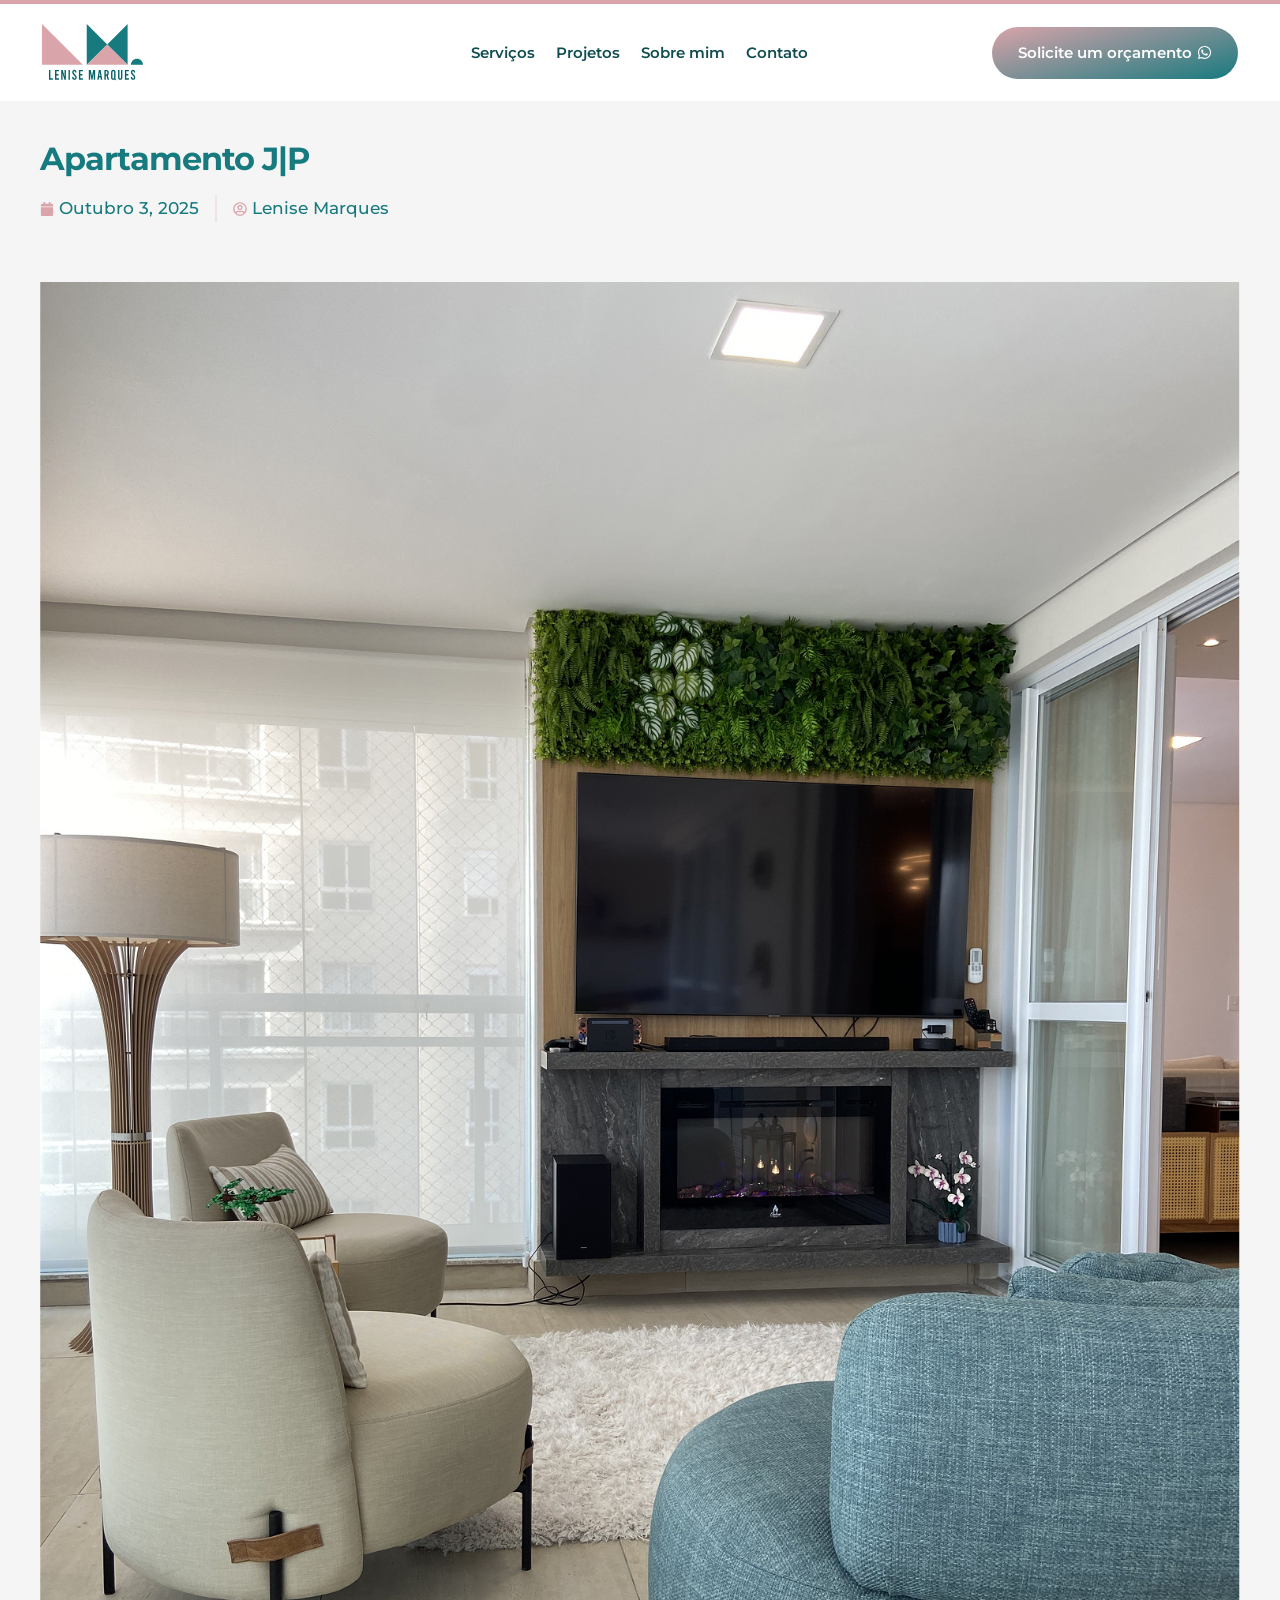
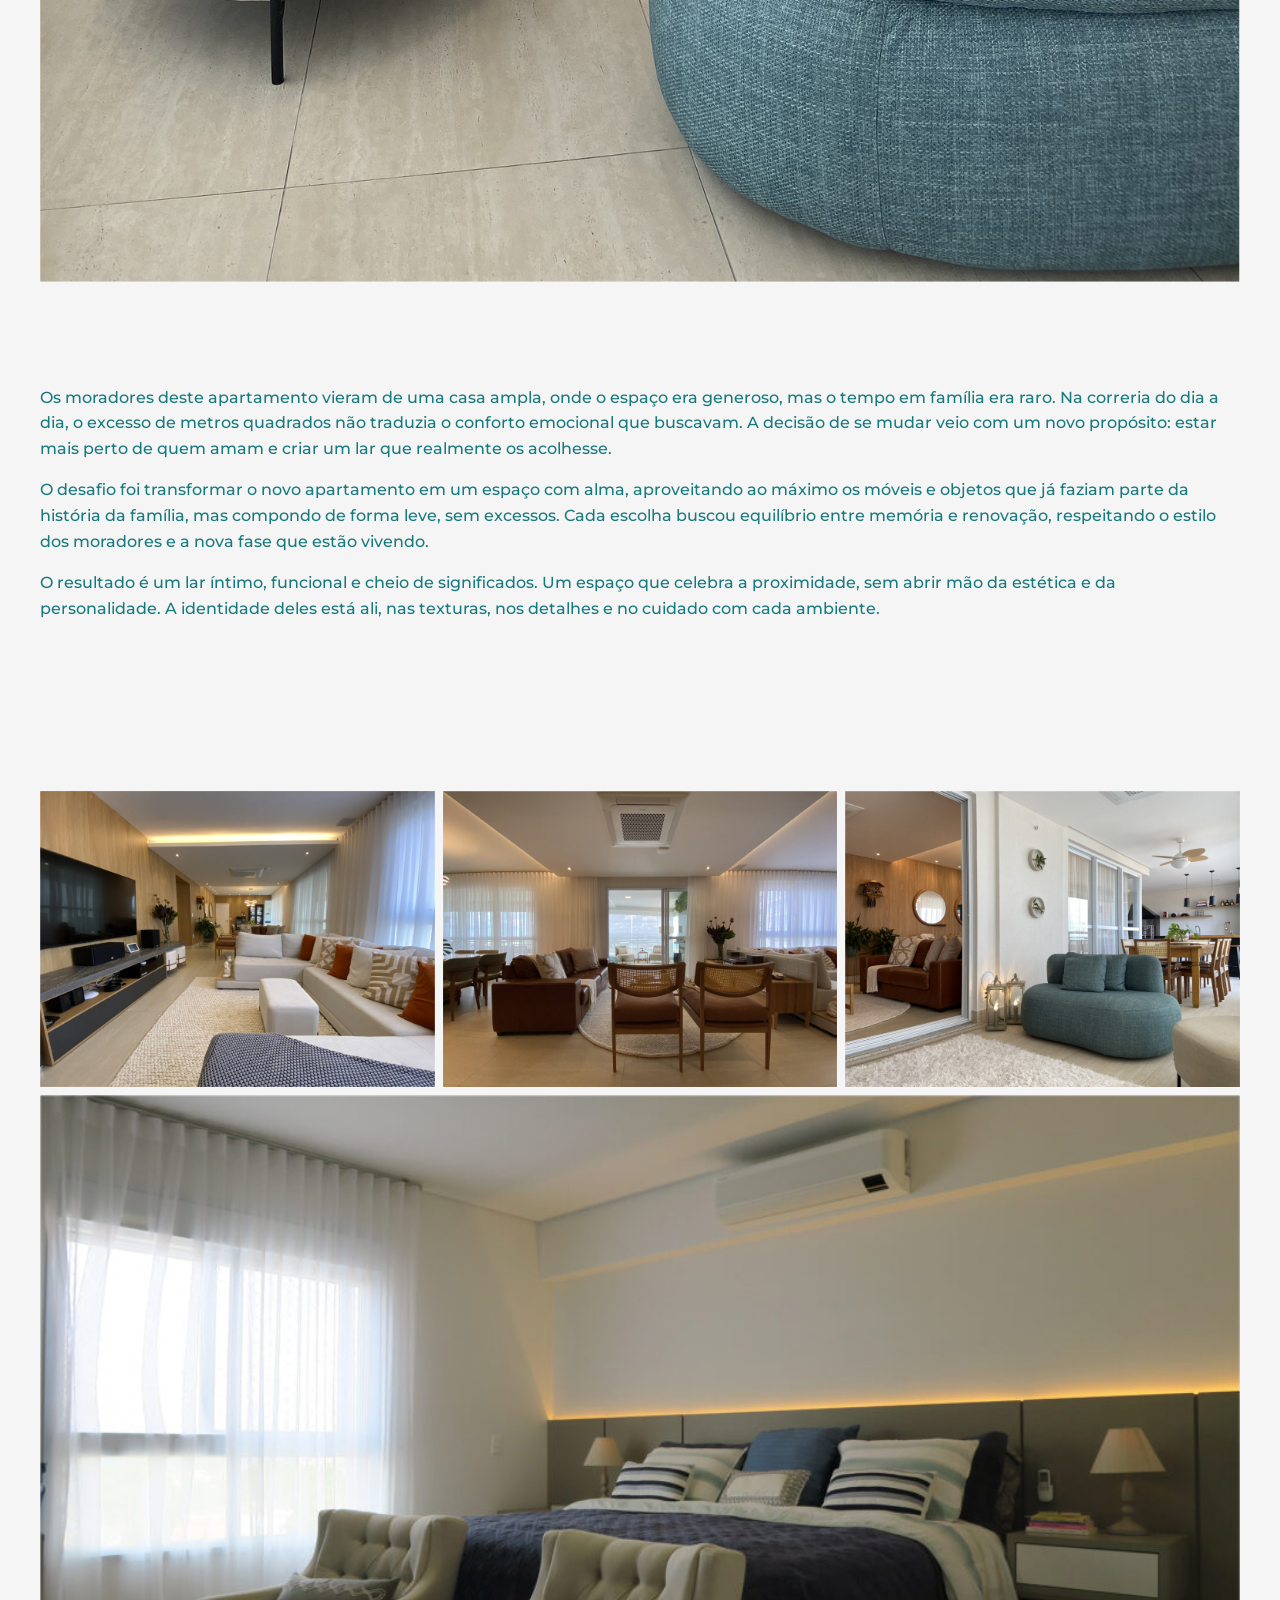
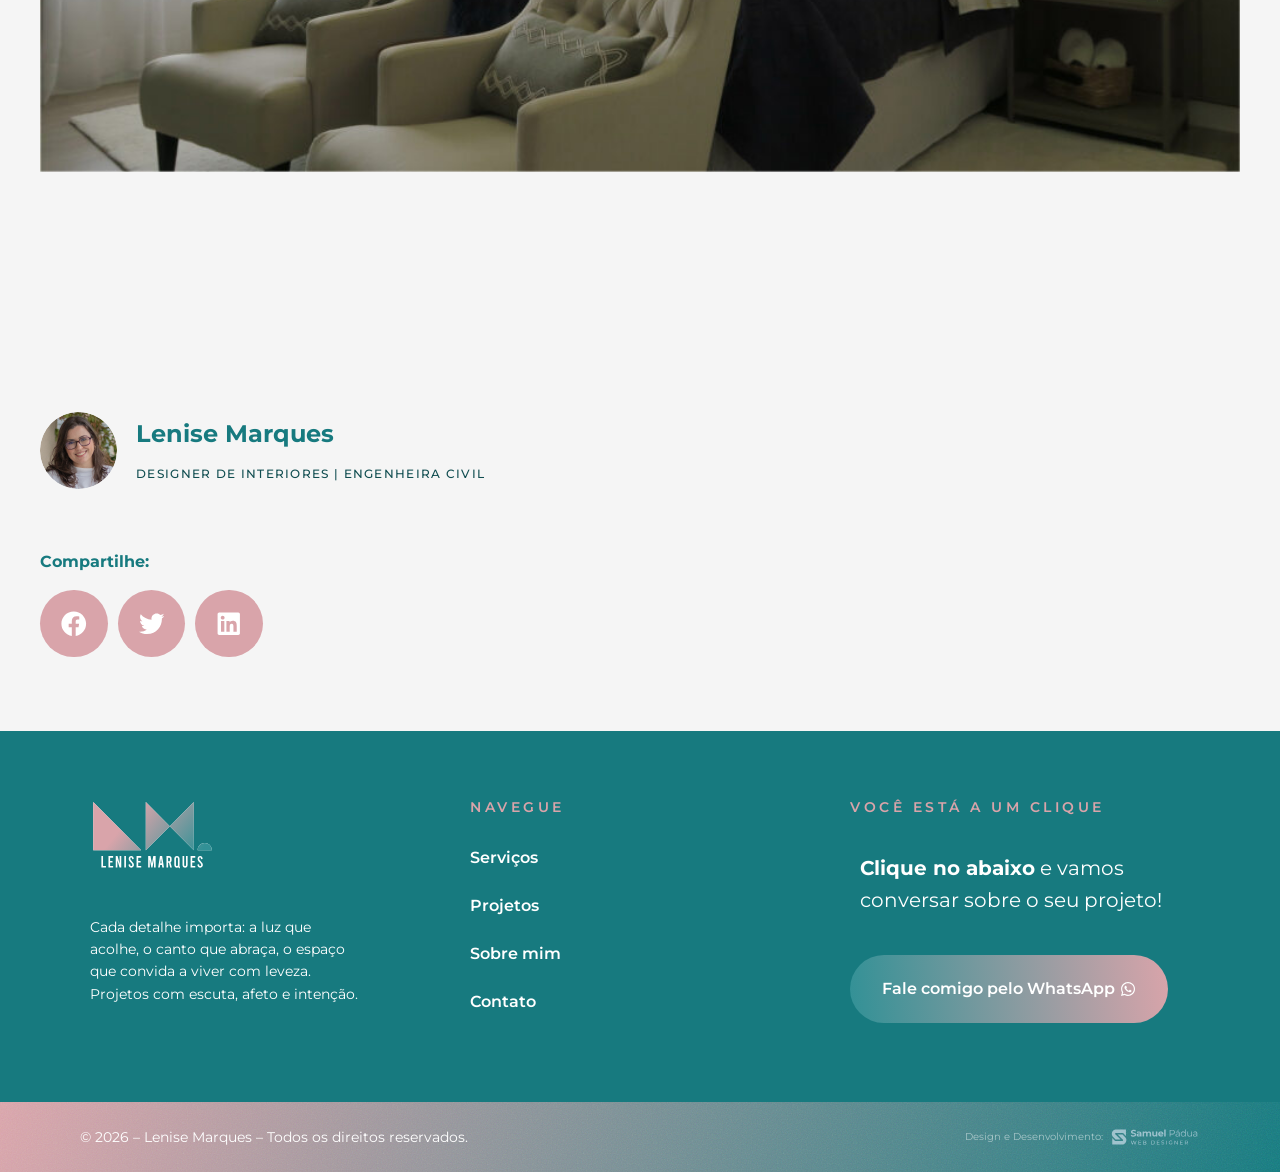
==== commit dd2aaaaf: "Padroniza o rodapé e configura o SEO das 9 páginas Rodapé: a barra de copyright deixa de trazer os í" ====
--- a/apartamento-jp/index.html
+++ b/apartamento-jp/index.html
@@ -4,25 +4,62 @@
 	<meta charset="UTF-8">
 	<meta name="viewport" content="width=device-width, initial-scale=1, minimum-scale=1">
 	<!-- This site is optimized with the Yoast SEO plugin v27.2 - https://yoast.com/product/yoast-seo-wordpress/ -->
-	<title>Apartamento J|P - Lenise Marques</title>
-	<meta property="og:locale" content="pt_BR" />
-	<meta property="og:type" content="article" />
-	<meta property="og:title" content="Apartamento J|P - Lenise Marques" />
-	<meta property="og:description" content="Os moradores deste apartamento vieram de uma casa ampla, onde o espaço era generoso, mas o tempo em família era raro. Na correria do dia a dia, o excesso de metros quadrados não traduzia o conforto emocional que buscavam. A decisão de se mudar veio com um novo propósito: estar mais perto de quem amam..." />
-	<meta property="og:url" content="./" />
-	<meta property="og:site_name" content="Lenise Marques" />
-	<meta property="article:published_time" content="2025-10-03T00:47:24+00:00" />
-	<meta property="article:modified_time" content="2025-10-03T04:21:37+00:00" />
-	<meta property="og:image" content="../assets/uploads/2025/10/CAPA-2-768x1024.jpg" />
-	<meta property="og:image:width" content="768" />
-	<meta property="og:image:height" content="1024" />
-	<meta property="og:image:type" content="image/jpeg" />
-	<meta name="author" content="lenisemarquesdesign" />
-	<meta name="twitter:card" content="summary_large_image" />
-	<meta name="twitter:label1" content="Escrito por" />
-	<meta name="twitter:data1" content="lenisemarquesdesign" />
-	<meta name="twitter:label2" content="Est. tempo de leitura" />
-	<meta name="twitter:data2" content="2 minutos" />
+	<title>Apartamento J|P | Projeto de Interiores | Lenise Marques</title>
+	<meta name="description" content="Menos metros quadrados e mais tempo junto: projeto de interiores para quem trocou uma casa ampla por um apartamento perto de quem ama.">
+	<meta name="robots" content="index,follow,max-image-preview:large">
+	<meta name="author" content="Lenise Marques">
+	<meta name="theme-color" content="#177A7F">
+	<link rel="canonical" href="https://lenisemarquesinteriores.com/apartamento-jp/">
+	<meta property="og:locale" content="pt_BR">
+	<meta property="og:type" content="article">
+	<meta property="og:site_name" content="Lenise Marques Interiores">
+	<meta property="og:url" content="https://lenisemarquesinteriores.com/apartamento-jp/">
+	<meta property="og:title" content="Apartamento J|P | Projeto de Interiores | Lenise Marques">
+	<meta property="og:description" content="Menos metros quadrados e mais tempo junto: projeto de interiores para quem trocou uma casa ampla por um apartamento perto de quem ama.">
+	<meta property="og:image" content="https://lenisemarquesinteriores.com/assets/uploads/2025/10/CAPA-2.jpg">
+	<meta property="og:image:type" content="image/jpeg">
+	<meta property="og:image:width" content="1520">
+	<meta property="og:image:height" content="2026">
+	<meta property="og:image:alt" content="Apartamento J|P, projeto de interiores por Lenise Marques">
+	<meta property="article:published_time" content="2025-10-03T04:21:37+00:00">
+	<meta property="article:modified_time" content="2025-10-03T04:21:37+00:00">
+	<meta name="twitter:card" content="summary_large_image">
+	<meta name="twitter:title" content="Apartamento J|P | Projeto de Interiores | Lenise Marques">
+	<meta name="twitter:description" content="Menos metros quadrados e mais tempo junto: projeto de interiores para quem trocou uma casa ampla por um apartamento perto de quem ama.">
+	<meta name="twitter:image" content="https://lenisemarquesinteriores.com/assets/uploads/2025/10/CAPA-2.jpg">
+	<meta name="twitter:image:alt" content="Apartamento J|P, projeto de interiores por Lenise Marques">
+	<script type="application/ld+json">
+	{
+		"@context": "https://schema.org",
+		"@graph": [
+			{
+				"@type": "Article",
+				"@id": "https://lenisemarquesinteriores.com/apartamento-jp/#page",
+				"url": "https://lenisemarquesinteriores.com/apartamento-jp/",
+				"name": "Apartamento J|P | Projeto de Interiores | Lenise Marques",
+				"headline": "Apartamento J|P | Projeto de Interiores | Lenise Marques",
+				"description": "Menos metros quadrados e mais tempo junto: projeto de interiores para quem trocou uma casa ampla por um apartamento perto de quem ama.",
+				"inLanguage": "pt-BR",
+				"image": "https://lenisemarquesinteriores.com/assets/uploads/2025/10/CAPA-2.jpg",
+				"isPartOf": {
+					"@id": "https://lenisemarquesinteriores.com/#website"
+				},
+				"datePublished": "2025-10-03T04:21:37+00:00",
+				"dateModified": "2025-10-03T04:21:37+00:00",
+				"author": {
+					"@id": "https://lenisemarquesinteriores.com/#lenise-marques"
+				},
+				"publisher": {
+					"@id": "https://lenisemarquesinteriores.com/#business"
+				}
+			}
+		]
+	}
+	</script>
+	<meta name="robots" content="index,follow,max-image-preview:large">
+	<meta name="theme-color" content="#177A7F">
+	<meta name="robots" content="index,follow,max-image-preview:large">
+	<meta name="theme-color" content="#177A7F">
 	<!-- / Yoast SEO plugin. -->
 
 <style id="wp-img-auto-sizes-contain-inline-css">
@@ -207,7 +244,8 @@
 				.lg-thumb-item.active {
 					opacity: 1;
 				}
-	         </style></head>
+	         </style><link rel="stylesheet" href="../assets/css/site.css" media="all">
+</head>
 
 <body class="wp-singular post-template-default single single-post postid-940 single-format-standard wp-embed-responsive wp-theme-kadence ehf-template-kadence ehf-stylesheet-kadence hide-focus-outline link-style-standard content-title-style-normal content-width-narrow content-style-boxed content-vertical-padding-show non-transparent-header mobile-non-transparent-header kadence-elementor-colors elementor-default elementor-kit-43 elementor-page-576">
 <div id="wrapper" class="site wp-site-blocks">
@@ -483,34 +521,17 @@
 				</div>
 					</div>
 				</div>
-		<div class="elementor-element elementor-element-58eca2c e-flex e-con-boxed wpr-particle-no wpr-jarallax-no wpr-parallax-no wpr-sticky-section-no e-con e-parent" data-id="58eca2c" data-element_type="container" data-settings="{&quot;background_background&quot;:&quot;gradient&quot;}">
-					<div class="e-con-inner">
-		<div class="elementor-element elementor-element-9ce909b e-con-full e-flex wpr-particle-no wpr-jarallax-no wpr-parallax-no wpr-sticky-section-no e-con e-child" data-id="9ce909b" data-element_type="container">
-				<div class="elementor-element elementor-element-d1a1102 elementor-widget elementor-widget-text-editor" data-id="d1a1102" data-element_type="widget" data-widget_type="text-editor.default">
-				<div class="elementor-widget-container">
-									<p>© 2025 &#8211; Lenise Marques &#8211; Todos os direitos reservados.</p>								</div>
-				</div>
-				</div>
-		<div class="elementor-element elementor-element-9185bbb e-con-full e-flex wpr-particle-no wpr-jarallax-no wpr-parallax-no wpr-sticky-section-no e-con e-child" data-id="9185bbb" data-element_type="container">
-				<div class="elementor-element elementor-element-50ed882 e-grid-align-right elementor-shape-rounded elementor-grid-0 elementor-widget elementor-widget-social-icons" data-id="50ed882" data-element_type="widget" data-widget_type="social-icons.default">
-				<div class="elementor-widget-container">
-							<div class="elementor-social-icons-wrapper elementor-grid" role="list">
-							<span class="elementor-grid-item" role="listitem">
-					<a class="elementor-icon elementor-social-icon elementor-social-icon-instagram elementor-repeater-item-fa4334d" href="https://www.instagram.com/lenisemarquesinteriores/" target="_blank">
-						<span class="elementor-screen-only">Instagram</span>
-						<svg aria-hidden="true" class="e-font-icon-svg e-fab-instagram" viewBox="0 0 448 512" xmlns="http://www.w3.org/2000/svg"><path d="M224.1 141c-63.6 0-114.9 51.3-114.9 114.9s51.3 114.9 114.9 114.9S339 319.5 339 255.9 287.7 141 224.1 141zm0 189.6c-41.1 0-74.7-33.5-74.7-74.7s33.5-74.7 74.7-74.7 74.7 33.5 74.7 74.7-33.6 74.7-74.7 74.7zm146.4-194.3c0 14.9-12 26.8-26.8 26.8-14.9 0-26.8-12-26.8-26.8s12-26.8 26.8-26.8 26.8 12 26.8 26.8zm76.1 27.2c-1.7-35.9-9.9-67.7-36.2-93.9-26.2-26.2-58-34.4-93.9-36.2-37-2.1-147.9-2.1-184.9 0-35.8 1.7-67.6 9.9-93.9 36.1s-34.4 58-36.2 93.9c-2.1 37-2.1 147.9 0 184.9 1.7 35.9 9.9 67.7 36.2 93.9s58 34.4 93.9 36.2c37 2.1 147.9 2.1 184.9 0 35.9-1.7 67.7-9.9 93.9-36.2 26.2-26.2 34.4-58 36.2-93.9 2.1-37 2.1-147.8 0-184.8zM398.8 388c-7.8 19.6-22.9 34.7-42.6 42.6-29.5 11.7-99.5 9-132.1 9s-102.7 2.6-132.1-9c-19.6-7.8-34.7-22.9-42.6-42.6-11.7-29.5-9-99.5-9-132.1s-2.6-102.7 9-132.1c7.8-19.6 22.9-34.7 42.6-42.6 29.5-11.7 99.5-9 132.1-9s102.7-2.6 132.1 9c19.6 7.8 34.7 22.9 42.6 42.6 11.7 29.5 9 99.5 9 132.1s2.7 102.7-9 132.1z"></path></svg>					</a>
-				</span>
-							<span class="elementor-grid-item" role="listitem">
-					<a class="elementor-icon elementor-social-icon elementor-social-icon-whatsapp elementor-repeater-item-79aeea3" href="https://wa.me/5519984039928" target="_blank">
-						<span class="elementor-screen-only">Whatsapp</span>
-						<svg aria-hidden="true" class="e-font-icon-svg e-fab-whatsapp" viewBox="0 0 448 512" xmlns="http://www.w3.org/2000/svg"><path d="M380.9 97.1C339 55.1 283.2 32 223.9 32c-122.4 0-222 99.6-222 222 0 39.1 10.2 77.3 29.6 111L0 480l117.7-30.9c32.4 17.7 68.9 27 106.1 27h.1c122.3 0 224.1-99.6 224.1-222 0-59.3-25.2-115-67.1-157zm-157 341.6c-33.2 0-65.7-8.9-94-25.7l-6.7-4-69.8 18.3L72 359.2l-4.4-7c-18.5-29.4-28.2-63.3-28.2-98.2 0-101.7 82.8-184.5 184.6-184.5 49.3 0 95.6 19.2 130.4 54.1 34.8 34.9 56.2 81.2 56.1 130.5 0 101.8-84.9 184.6-186.6 184.6zm101.2-138.2c-5.5-2.8-32.8-16.2-37.9-18-5.1-1.9-8.8-2.8-12.5 2.8-3.7 5.6-14.3 18-17.6 21.8-3.2 3.7-6.5 4.2-12 1.4-32.6-16.3-54-29.1-75.5-66-5.7-9.8 5.7-9.1 16.3-30.3 1.8-3.7.9-6.9-.5-9.7-1.4-2.8-12.5-30.1-17.1-41.2-4.5-10.8-9.1-9.3-12.5-9.5-3.2-.2-6.9-.2-10.6-.2-3.7 0-9.7 1.4-14.8 6.9-5.1 5.6-19.4 19-19.4 46.3 0 27.3 19.9 53.7 22.6 57.4 2.8 3.7 39.1 59.7 94.8 83.8 35.2 15.2 49 16.5 66.6 13.9 10.7-1.6 32.8-13.4 37.4-26.4 4.6-13 4.6-24.1 3.2-26.4-1.3-2.5-5-3.9-10.5-6.6z"></path></svg>					</a>
-				</span>
-					</div>
-						</div>
-				</div>
-				</div>
-					</div>
-				</div>
+				<footer class="site-footer site-footer--credit">
+			<div class="site-footer-grain"></div>
+			<div class="site-footer-inner">
+				<p class="site-footer-copy">© <span id="footer-year">2025</span> – Lenise Marques – Todos os direitos reservados.</p>
+				<a href="https://samuelpadua.com.br/" class="site-footer-credit" target="_blank" rel="noopener" aria-label="Design e Desenvolvimento por Samuel Pádua Web Designer">
+					<span class="site-footer-credit-text">Design e Desenvolvimento:</span>
+					<img src="../assets/img/logo-samuel.svg" alt="Samuel Pádua Web Designer" class="site-footer-credit-logo" width="114" height="23">
+				</a>
+			</div>
+		</footer>
+
 				</div>
 			</main><!-- #inner-wrap -->
 	<footer id="colophon" class="site-footer" role="contentinfo">
--- a/assets/css/site.css
+++ b/assets/css/site.css
@@ -0,0 +1,98 @@
+/* Estilos próprios do site estático — carregado por último, depois do CSS do Elementor. */
+
+/* ===== FOOTER ===== */
+/* Mesma estrutura do rodapé do site da Dra. Monique, com o gradiente e a tipografia daqui.
+   O modificador --credit é necessário porque o tema Kadence já usa .site-footer para o
+   seu próprio rodapé (vazio nestas páginas): sem ele, o gradiente pintaria os dois. */
+.site-footer--credit {
+  position: relative;
+  min-height: 70px;
+  background: linear-gradient(109deg, #d9a4aa 0%, #177a7f 100%);
+  overflow: hidden;
+  /* Contém o mix-blend-mode do grão. Sem isso o blend promove a página inteira a
+     camada composta e o Chrome troca o antialiasing subpixel do texto por escala
+     de cinza — todo o texto do site renderiza diferente por causa do rodapé. */
+  isolation: isolate;
+}
+
+.site-footer--credit .site-footer-grain {
+  position: absolute;
+  inset: 0;
+  background-image: url("data:image/svg+xml,%3Csvg xmlns='http://www.w3.org/2000/svg' width='200' height='200'%3E%3Cfilter id='n'%3E%3CfeTurbulence type='fractalNoise' baseFrequency='0.8' numOctaves='4' stitchTiles='stitch'/%3E%3C/filter%3E%3Crect width='200' height='200' filter='url(%23n)'/%3E%3C/svg%3E");
+  mix-blend-mode: soft-light;
+  opacity: 0.42;
+  pointer-events: none;
+}
+
+.site-footer--credit .site-footer-inner {
+  position: relative;
+  z-index: 1;
+  /* 1140px + 10px de padding: mesma caixa de conteúdo das demais seções */
+  max-width: 1140px;
+  min-height: 70px;
+  margin: 0 auto;
+  padding: 0 10px;
+  display: flex;
+  align-items: center;
+  justify-content: space-between;
+  gap: 24px;
+}
+
+.site-footer--credit .site-footer-copy {
+  margin: 0;
+  font-family: "Montserrat", Sans-serif;
+  font-size: 14px;
+  font-weight: 400;
+  line-height: 1.6;
+  color: #ffffff;
+}
+
+.site-footer--credit .site-footer-credit {
+  display: inline-flex;
+  align-items: center;
+  gap: 8px;
+  text-decoration: none;
+  color: inherit;
+  opacity: 0.75;
+  transition: opacity 0.25s ease;
+}
+
+.site-footer--credit .site-footer-credit:hover,
+.site-footer--credit .site-footer-credit:focus-visible {
+  opacity: 1;
+}
+
+.site-footer--credit .site-footer-credit-text {
+  font-family: "Montserrat", Sans-serif;
+  font-size: 10px;
+  font-weight: 400;
+  line-height: 1.4;
+  color: #ffffffb3;
+  white-space: nowrap;
+}
+
+.site-footer--credit .site-footer-credit-logo {
+  height: 18px;
+  width: auto;
+  display: block;
+}
+
+@media (max-width: 767px) {
+  .site-footer--credit {
+    min-height: unset;
+  }
+
+  .site-footer--credit .site-footer-inner {
+    min-height: unset;
+    padding: 20px;
+    flex-direction: column;
+    justify-content: center;
+    gap: 12px;
+    text-align: center;
+  }
+
+  .site-footer--credit .site-footer-credit {
+    justify-content: center;
+    flex-wrap: wrap;
+  }
+}
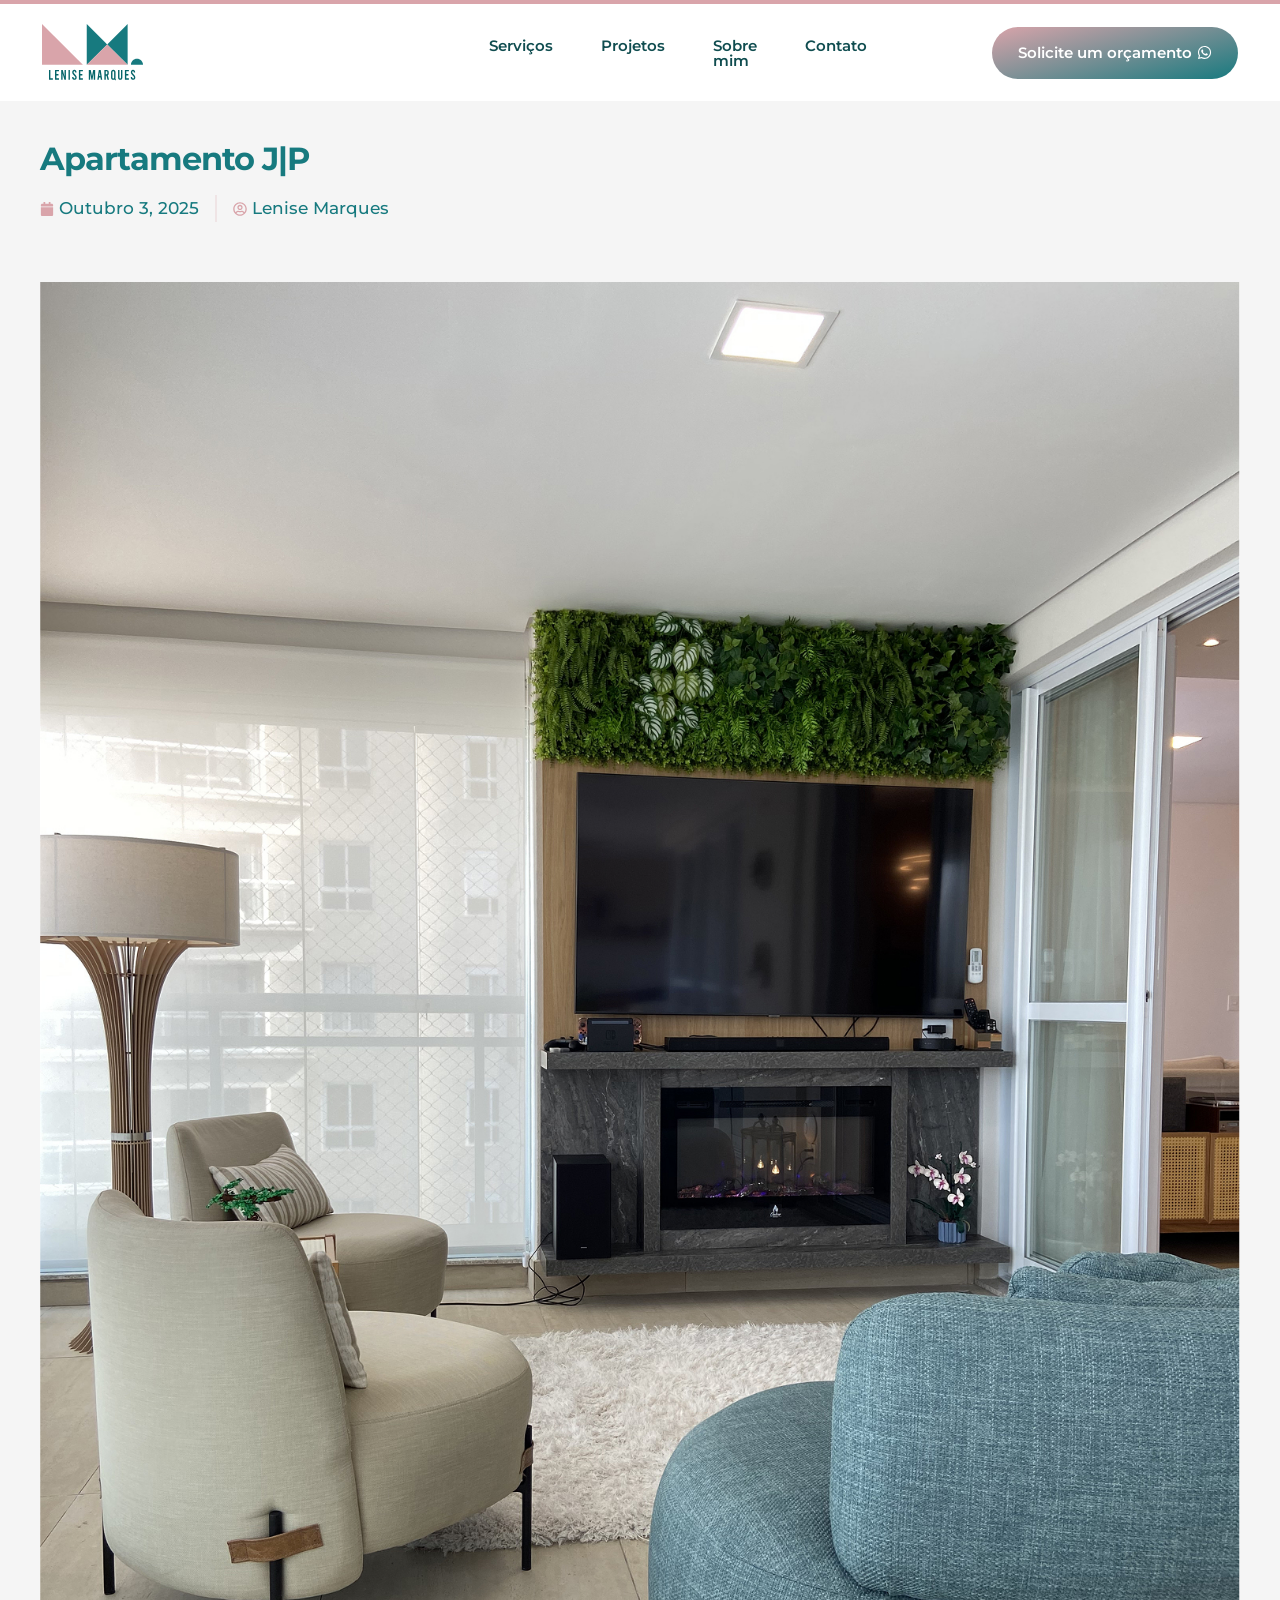
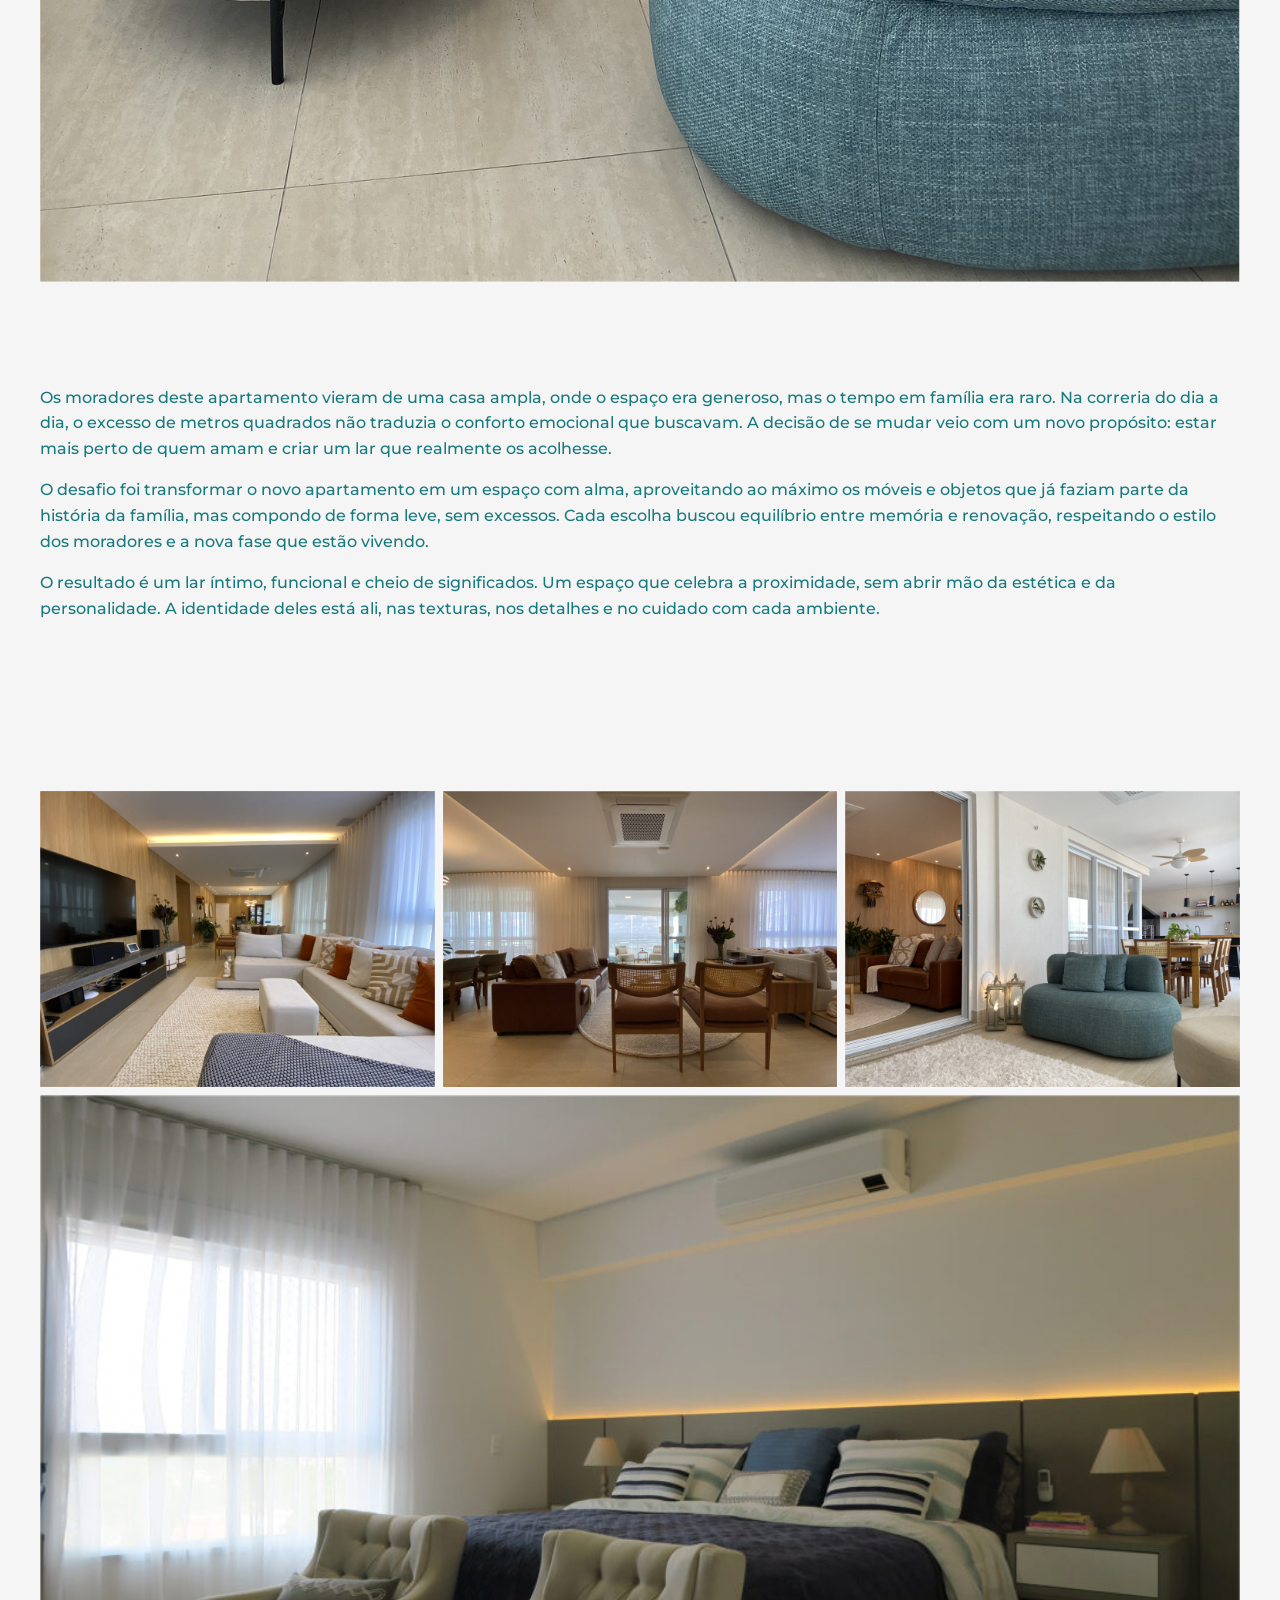
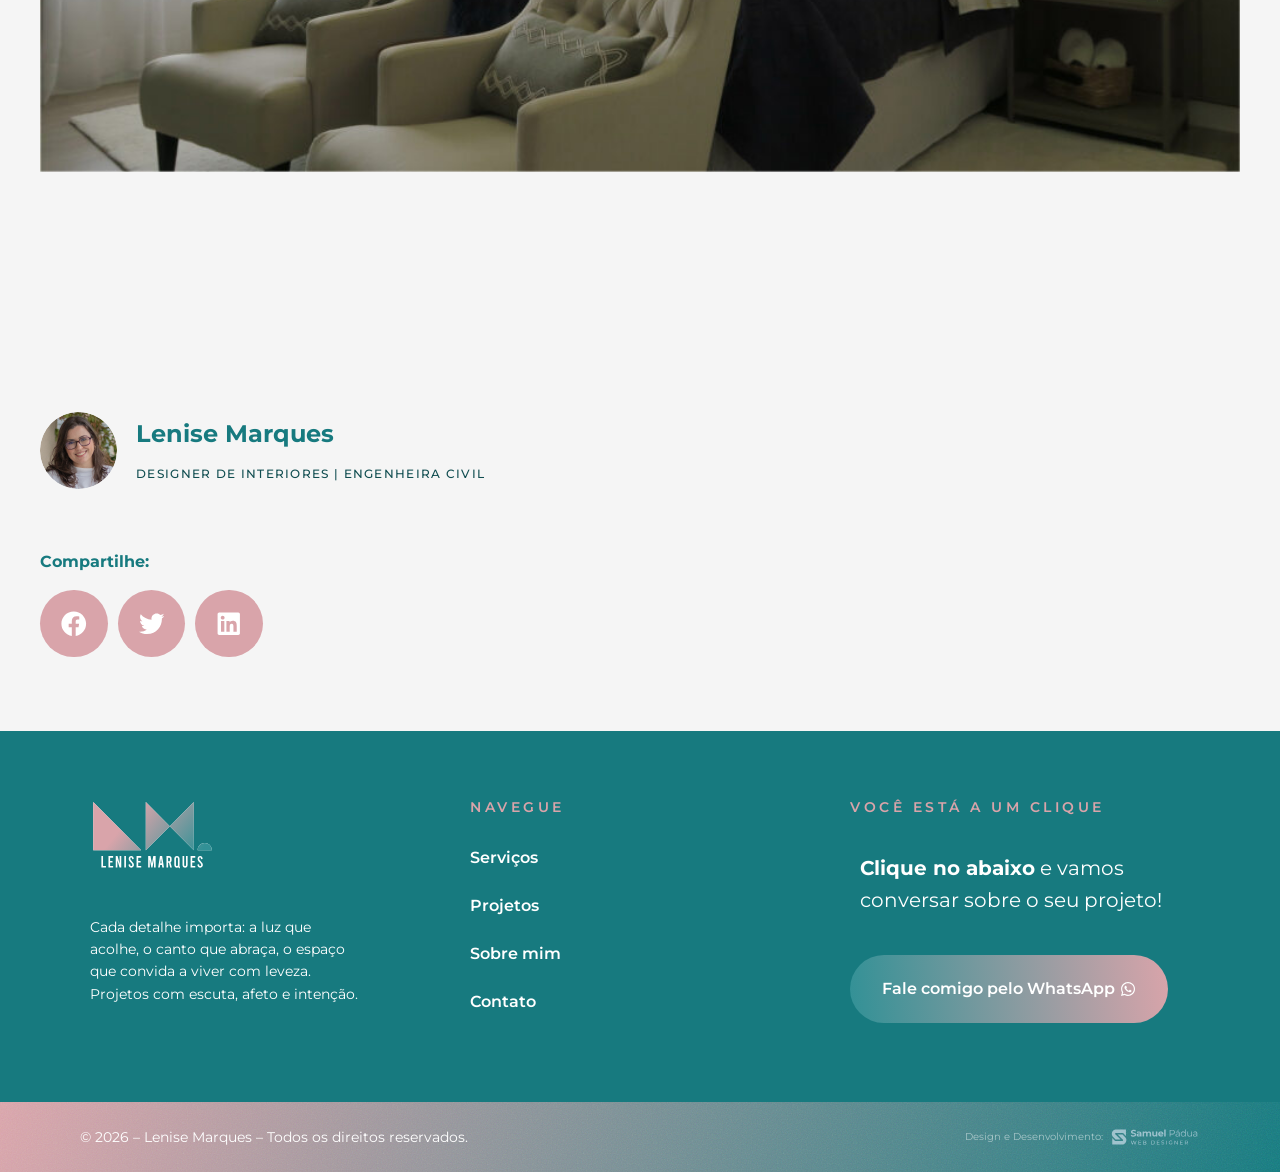
==== commit 78a5879c: "fix: aplica gap de 48px nos menus internos" ====
--- a/apartamento-jp/index.html
+++ b/apartamento-jp/index.html
@@ -244,7 +244,7 @@
 				.lg-thumb-item.active {
 					opacity: 1;
 				}
-	         </style><link rel="stylesheet" href="../assets/css/site.css" media="all">
+	         </style><link rel="stylesheet" href="../assets/css/site.css?v=20260805-7" media="all">
 </head>
 
 <body class="wp-singular post-template-default single single-post postid-940 single-format-standard wp-embed-responsive wp-theme-kadence ehf-template-kadence ehf-stylesheet-kadence hide-focus-outline link-style-standard content-title-style-normal content-width-narrow content-style-boxed content-vertical-padding-show non-transparent-header mobile-non-transparent-header kadence-elementor-colors elementor-default elementor-kit-43 elementor-page-576">
--- a/assets/css/site.css
+++ b/assets/css/site.css
@@ -1,4 +1,757 @@
 /* Estilos próprios do site estático — carregado por último, depois do CSS do Elementor. */
+
+/* ===== MENU PRINCIPAL ===== */
+@media (min-width: 1025px) {
+  .elementor-78 .lenise-hero .lenise-hero-header {
+    --e-con-grid-template-columns: minmax(0, 1fr) auto minmax(0, 1fr);
+    grid-template-columns: minmax(0, 1fr) auto minmax(0, 1fr);
+  }
+
+  .elementor-element.elementor-element-f2505a9 .hfe-nav-menu__layout-horizontal > .hfe-nav-menu,
+  .elementor-element.elementor-element-7b0d48c .hfe-nav-menu__layout-horizontal > .hfe-nav-menu {
+    column-gap: 48px !important;
+    flex-wrap: nowrap;
+  }
+
+  body:not(.rtl) .elementor-element.elementor-element-f2505a9 .hfe-nav-menu__layout-horizontal .hfe-nav-menu > li.menu-item:not(:last-child),
+  body.rtl .elementor-element.elementor-element-f2505a9 .hfe-nav-menu__layout-horizontal .hfe-nav-menu > li.menu-item:not(:last-child),
+  body:not(.rtl) .elementor-element.elementor-element-7b0d48c .hfe-nav-menu__layout-horizontal .hfe-nav-menu > li.menu-item:not(:last-child),
+  body.rtl .elementor-element.elementor-element-7b0d48c .hfe-nav-menu__layout-horizontal .hfe-nav-menu > li.menu-item:not(:last-child) {
+    margin-right: 0 !important;
+    margin-left: 0 !important;
+  }
+
+  .elementor-element.elementor-element-f2505a9 .hfe-nav-menu__layout-horizontal .menu-item > a.hfe-menu-item,
+  .elementor-element.elementor-element-7b0d48c .hfe-nav-menu__layout-horizontal .menu-item > a.hfe-menu-item {
+    padding-right: 0 !important;
+    padding-left: 0 !important;
+  }
+}
+
+/* ===== HERO ===== */
+/* Fundo, conteúdo e retrato vivem em camadas independentes, seguindo a mesma
+   composição da hero da Dra. Tatiana. */
+.elementor-78 .lenise-hero {
+  --min-height: 850px;
+  position: relative;
+  display: block;
+  height: 850px;
+  min-height: 850px;
+  overflow: hidden;
+  isolation: isolate;
+  background: none !important;
+}
+
+.elementor-78 .lenise-hero::before,
+.elementor-78 .lenise-hero::after {
+  content: none;
+}
+
+.lenise-hero .lenise-hero-bg {
+  position: absolute;
+  inset: 0;
+  z-index: 0;
+  background: #f3f2f0 url("../img/bg-lenise.jpg") center / cover no-repeat;
+  pointer-events: none;
+}
+
+.elementor-78 .lenise-hero > .e-con-inner {
+  position: relative;
+  z-index: 1;
+  box-sizing: border-box;
+  width: 100%;
+  max-width: 1280px;
+  height: 100%;
+  margin: 0 auto;
+  padding: 0 60px;
+  display: flex;
+  flex-direction: column;
+}
+
+.elementor-78 .lenise-hero .lenise-hero-header {
+  position: relative;
+  z-index: 5;
+  flex: 0 0 auto;
+  padding-top: 32px;
+}
+
+.elementor-78 .lenise-hero .lenise-hero-copy {
+  --min-height: 0px;
+  position: relative;
+  z-index: 3;
+  flex: 1 1 auto;
+  width: 49%;
+  max-width: 560px;
+  min-height: 0;
+  padding-bottom: 50px;
+  justify-content: center;
+  align-items: flex-start;
+}
+
+.elementor-78 .lenise-hero .lenise-hero-copy .elementor-heading-title {
+  font-family: "Montserrat", Sans-serif !important;
+  font-size: 40px !important;
+  line-height: 1.21 !important;
+  letter-spacing: -0.03em !important;
+}
+
+.elementor-78 .lenise-hero .lenise-hero-copy .elementor-element-3fec628 {
+  width: 100% !important;
+  max-width: 100% !important;
+}
+
+.lenise-hero-visual {
+  position: absolute;
+  z-index: 2;
+  top: 94px;
+  right: 20px;
+  bottom: 0;
+  width: 59%;
+  pointer-events: none;
+}
+
+.lenise-hero-portrait {
+  position: absolute;
+  z-index: 2;
+  right: -16px;
+  bottom: 0;
+  width: auto;
+  height: min(760px, 100%);
+  max-width: none;
+  display: block;
+  object-fit: contain;
+  object-position: right bottom;
+}
+
+.lenise-stamp {
+  position: absolute;
+  z-index: 3;
+  top: 34px;
+  right: 6px;
+  width: 154px;
+  height: 154px;
+}
+
+.lenise-stamp-text,
+.lenise-stamp-symbol {
+  position: absolute;
+  display: block;
+}
+
+.lenise-stamp-text {
+  inset: 0;
+  width: 100%;
+  height: 100%;
+  transform-origin: center;
+  animation: lenise-stamp-spin 18s linear infinite !important;
+  will-change: transform;
+}
+
+.lenise-stamp-symbol {
+  top: 50%;
+  left: 50%;
+  width: 82px;
+  height: auto;
+  transform: translate(-50%, -50%);
+}
+
+@keyframes lenise-stamp-spin {
+  from { transform: rotate(0deg); }
+  to { transform: rotate(360deg); }
+}
+
+/* ===== WHATSAPP FLUTUANTE ===== */
+@keyframes lenise-wpp-pulse {
+  0% {
+    box-shadow: 0 0 0 0 rgba(76, 190, 120, 0.55), 0 0 0 0 rgba(23, 122, 127, 0.3);
+  }
+  50% {
+    box-shadow: 0 0 0 14px rgba(76, 190, 120, 0.12), 0 0 0 28px rgba(23, 122, 127, 0.04);
+  }
+  100% {
+    box-shadow: 0 0 0 0 rgba(76, 190, 120, 0), 0 0 0 0 rgba(23, 122, 127, 0);
+  }
+}
+
+.whatsapp-float {
+  position: fixed;
+  right: 30px;
+  bottom: 30px;
+  z-index: 1000;
+  width: 72px;
+  height: 72px;
+  border-radius: 50%;
+  display: flex;
+  align-items: center;
+  justify-content: center;
+  background: linear-gradient(135deg, #4cbe78, #177a7f);
+  color: #ffffff;
+  text-decoration: none;
+  transition: transform 0.2s ease;
+  animation: lenise-wpp-pulse 2.4s ease-out infinite;
+}
+
+.whatsapp-float:hover,
+.whatsapp-float:focus-visible {
+  color: #ffffff;
+  transform: scale(1.05);
+  animation: none;
+  box-shadow: 0 6px 28px rgba(23, 122, 127, 0.5);
+}
+
+.whatsapp-float svg {
+  position: relative;
+  z-index: 1;
+  width: 36px;
+  height: 36px;
+  display: block;
+}
+
+.wpp-badge {
+  position: absolute;
+  top: 50%;
+  right: calc(100% + 14px);
+  padding: 10px 18px;
+  border-radius: 50px;
+  background: #ffffff;
+  box-shadow: 0 4px 20px rgba(23, 122, 127, 0.18), 0 1px 4px rgba(0, 0, 0, 0.08);
+  color: #177a7f;
+  font-family: "Montserrat", Sans-serif;
+  font-size: 13px;
+  font-weight: 700;
+  letter-spacing: 0.02em;
+  line-height: 1.4;
+  white-space: nowrap;
+  opacity: 0;
+  pointer-events: none;
+  transform: translateY(-50%) translateX(10px) scale(0.92);
+  transition: opacity 0.22s ease, transform 0.22s ease;
+}
+
+.wpp-badge::after {
+  content: "";
+  position: absolute;
+  top: 50%;
+  right: -7px;
+  border-width: 6px 0 6px 8px;
+  border-style: solid;
+  border-color: transparent transparent transparent #ffffff;
+  filter: drop-shadow(2px 0 2px rgba(23, 122, 127, 0.08));
+  transform: translateY(-50%);
+}
+
+.whatsapp-float:hover .wpp-badge,
+.whatsapp-float:focus-visible .wpp-badge {
+  opacity: 1;
+  pointer-events: auto;
+  transform: translateY(-50%) translateX(0) scale(1);
+}
+
+@media (max-width: 1100px) {
+  .elementor-78 .lenise-hero {
+    --min-height: 800px;
+    height: 800px;
+    min-height: 800px;
+  }
+
+  .elementor-78 .lenise-hero > .e-con-inner {
+    padding-inline: 40px;
+  }
+
+  .elementor-78 .lenise-hero .lenise-hero-copy {
+    width: 52%;
+    max-width: 500px;
+  }
+
+  .lenise-hero-visual {
+    right: 0;
+    width: 57%;
+  }
+
+  .lenise-hero-portrait {
+    right: -70px;
+    height: min(690px, 100%);
+  }
+
+  .lenise-stamp {
+    top: 24px;
+    right: 0;
+    width: 124px;
+    height: 124px;
+  }
+
+  .lenise-stamp-symbol {
+    width: 66px;
+  }
+}
+
+@media (max-width: 820px) {
+  .elementor-78 .lenise-hero {
+    --min-height: 100svh;
+    height: auto;
+    min-height: 100svh;
+  }
+
+  .elementor-78 .lenise-hero > .e-con-inner {
+    min-height: 100svh;
+    padding-inline: 32px;
+  }
+
+  .elementor-78 .lenise-hero .lenise-hero-header {
+    padding-top: 24px;
+  }
+
+  .elementor-78 .lenise-hero .lenise-hero-copy {
+    flex: none;
+    align-self: stretch;
+    box-sizing: border-box;
+    width: 100%;
+    max-width: 590px;
+    min-width: 0;
+    min-height: auto;
+    margin: 0 auto;
+    padding: 48px 0 24px;
+    align-items: center;
+    text-align: center;
+  }
+
+  .elementor-78 .lenise-hero .lenise-hero-copy .elementor-heading-title {
+    font-size: 38px !important;
+  }
+
+  .elementor-78 .lenise-hero .lenise-hero-copy .elementor-element-dc0ae5f {
+    width: 100% !important;
+    max-width: 590px !important;
+  }
+
+  .elementor-78 .lenise-hero .lenise-hero-copy .elementor-element-dc0ae5f p {
+    overflow-wrap: anywhere;
+  }
+
+  .lenise-hero-visual {
+    position: relative;
+    top: auto;
+    right: auto;
+    bottom: auto;
+    flex: 0 0 430px;
+    width: 100%;
+    height: 430px;
+    margin-top: 8px;
+    overflow: hidden;
+  }
+
+  .lenise-hero-portrait {
+    right: auto;
+    bottom: auto;
+    top: 0;
+    left: 50%;
+    height: 500px;
+    transform: translateX(-50%);
+    object-position: center top;
+  }
+
+  .lenise-stamp {
+    top: 24px;
+    right: 3%;
+    width: 108px;
+    height: 108px;
+  }
+
+  .lenise-stamp-symbol {
+    width: 58px;
+  }
+}
+
+@media (max-width: 480px) {
+  .elementor-78 .lenise-hero > .e-con-inner {
+    padding-inline: 22px;
+  }
+
+  .elementor-78 .lenise-hero .lenise-hero-copy {
+    padding-top: 32px;
+    padding-bottom: 18px;
+  }
+
+  .elementor-78 .lenise-hero .lenise-hero-copy .elementor-element-dd59b5c,
+  .elementor-78 .lenise-hero .lenise-hero-copy .elementor-element-3fec628,
+  .elementor-78 .lenise-hero .lenise-hero-copy .elementor-element-dc0ae5f,
+  .elementor-78 .lenise-hero .lenise-hero-copy .elementor-element-763d3f0 {
+    width: 100% !important;
+    max-width: 100% !important;
+  }
+
+  .elementor-78 .lenise-hero .elementor-element-dd59b5c .elementor-button {
+    max-width: 100%;
+    padding-inline: 12px !important;
+    font-size: 11px !important;
+    letter-spacing: 3px !important;
+    white-space: nowrap;
+  }
+
+  .elementor-78 .lenise-hero .lenise-hero-copy .elementor-heading-title {
+    font-size: 34px !important;
+    line-height: 1.14 !important;
+  }
+
+  .elementor-78 .lenise-hero .lenise-hero-copy .elementor-element-dc0ae5f {
+    font-size: 15px;
+  }
+
+  .lenise-hero-visual {
+    flex-basis: auto;
+    height: auto;
+    min-height: 0;
+    margin-top: 12px;
+    overflow: visible;
+  }
+
+  .lenise-hero-portrait {
+    position: relative;
+    inset: auto;
+    width: 100%;
+    max-width: 430px;
+    height: auto;
+    margin: 0 auto;
+    transform: none;
+  }
+
+  .lenise-stamp {
+    top: 26px;
+    right: 8px;
+    width: 88px;
+    height: 88px;
+  }
+
+  .lenise-stamp-symbol {
+    width: 47px;
+  }
+
+  .whatsapp-float {
+    right: 20px;
+    bottom: 20px;
+    width: 60px;
+    height: 60px;
+  }
+}
+
+/* ===== FAQ ===== */
+.elementor-78 .elementor-element.elementor-element-9bddd17 .eael-accordion-header {
+  transition:
+    border-color 0.62s cubic-bezier(.22, 1, .36, 1),
+    background-color 0.62s cubic-bezier(.22, 1, .36, 1),
+    border-radius 0.62s cubic-bezier(.22, 1, .36, 1) !important;
+}
+
+.elementor-78 .elementor-element.elementor-element-9bddd17 .eael-accordion-header .fa-toggle {
+  transform: rotate(0deg) !important;
+  transform-origin: center;
+  transition: transform 0.62s cubic-bezier(.22, 1, .36, 1), color 0.3s ease !important;
+}
+
+.elementor-78 .elementor-element.elementor-element-9bddd17 .eael-accordion-header.active .fa-toggle {
+  transform: rotate(180deg) !important;
+}
+
+.elementor-78 .elementor-element.elementor-element-9bddd17 .eael-accordion-content {
+  transform-origin: top center;
+}
+
+/* ===== DEPOIMENTOS ===== */
+/* Cards e comportamento seguem o mesmo padrão da seção da Dra. Tatiana, com a
+   paleta da Lenise. O fundo antigo continha os próprios prints desfocados; agora
+   o conteúdo é texto real, selecionável e acessível. */
+.elementor-78 .lenise-reviews-section {
+  --display: block;
+  position: relative;
+  display: block;
+  min-height: 760px;
+  padding: 80px 0 72px;
+  overflow: hidden;
+  isolation: isolate;
+  background-color: #177a7f !important;
+  background-image: linear-gradient(135deg, #d9a4aa 0%, #329196 44%, #16686c 100%) !important;
+}
+
+.lenise-reviews-grain {
+  position: absolute;
+  inset: 0;
+  z-index: 0;
+  background-image: url("data:image/svg+xml,%3Csvg xmlns='http://www.w3.org/2000/svg' width='200' height='200'%3E%3Cfilter id='n'%3E%3CfeTurbulence type='fractalNoise' baseFrequency='0.8' numOctaves='4' stitchTiles='stitch'/%3E%3C/filter%3E%3Crect width='200' height='200' filter='url(%23n)'/%3E%3C/svg%3E");
+  mix-blend-mode: soft-light;
+  opacity: 0.42;
+  pointer-events: none;
+}
+
+.lenise-reviews-inner {
+  position: relative;
+  z-index: 1;
+  box-sizing: border-box;
+  width: 100%;
+  max-width: 1240px;
+  margin: 0 auto;
+  padding: 0 48px;
+  display: flex;
+  flex-direction: column;
+  gap: 44px;
+}
+
+.lenise-reviews-header {
+  text-align: center;
+}
+
+.lenise-reviews-tagline {
+  display: block;
+  margin-bottom: 14px;
+  font-family: "Montserrat", Sans-serif;
+  font-size: 14px;
+  font-weight: 600;
+  line-height: 1.3;
+  letter-spacing: 0.3em;
+  text-transform: uppercase;
+  color: rgba(255, 255, 255, 0.72);
+}
+
+.lenise-reviews-title {
+  margin: 0;
+  font-family: "Montserrat", Sans-serif;
+  font-size: 40px;
+  font-weight: 400;
+  line-height: 1.15;
+  letter-spacing: -0.03em;
+  color: #fff;
+}
+
+.lenise-reviews-title strong {
+  font-weight: 700;
+}
+
+.lenise-reviews-carousel {
+  position: relative;
+  box-sizing: border-box;
+  width: 100%;
+}
+
+.lenise-reviews-viewport {
+  width: 100%;
+  overflow: hidden;
+}
+
+.lenise-reviews-track {
+  display: flex;
+  align-items: stretch;
+  gap: 24px;
+  will-change: transform;
+}
+
+.lenise-review-card {
+  box-sizing: border-box;
+  min-width: 0;
+  min-height: 390px;
+  padding: 28px 24px;
+  flex-shrink: 0;
+  display: flex;
+  flex-direction: column;
+  gap: 14px;
+  background: #fff;
+  border: 1px solid rgba(255, 255, 255, 0.55);
+  border-radius: 16px;
+  box-shadow: 0 18px 46px rgba(16, 77, 80, 0.18);
+}
+
+.lenise-review-header {
+  display: flex;
+  align-items: center;
+  gap: 12px;
+}
+
+.lenise-review-avatar {
+  width: 48px;
+  height: 48px;
+  flex: 0 0 48px;
+  border-radius: 50%;
+  display: flex;
+  align-items: center;
+  justify-content: center;
+  background: linear-gradient(135deg, #d9a4aa, #177a7f);
+  font-family: "Montserrat", Sans-serif;
+  font-size: 14px;
+  font-weight: 700;
+  color: #fff;
+}
+
+.lenise-review-name,
+.lenise-review-type {
+  display: block;
+  font-family: "Montserrat", Sans-serif;
+}
+
+.lenise-review-name {
+  font-size: 15px;
+  font-weight: 700;
+  line-height: 1.35;
+  color: #104d50;
+}
+
+.lenise-review-type {
+  margin-top: 2px;
+  font-size: 12px;
+  font-weight: 400;
+  line-height: 1.35;
+  color: #8a9696;
+}
+
+.lenise-review-rating {
+  display: flex;
+  align-items: center;
+  gap: 8px;
+}
+
+.lenise-review-stars {
+  color: #fbbc04;
+  font-size: 17px;
+  line-height: 1;
+  letter-spacing: 2px;
+}
+
+.lenise-review-badge {
+  width: 18px;
+  height: 18px;
+  flex: 0 0 18px;
+  border-radius: 50%;
+  display: flex;
+  align-items: center;
+  justify-content: center;
+  background: #4285f4;
+}
+
+.lenise-review-text {
+  margin: 0;
+  font-family: "Montserrat", Sans-serif;
+  font-size: 15px;
+  font-weight: 500;
+  line-height: 1.65;
+  color: #4a5252;
+}
+
+.lenise-reviews-button {
+  position: absolute;
+  top: 50%;
+  z-index: 2;
+  width: 48px;
+  height: 48px;
+  padding: 0;
+  border: 0;
+  display: flex;
+  align-items: center;
+  justify-content: center;
+  transform: translateY(-50%);
+  background: transparent;
+  color: rgba(255, 255, 255, 0.72);
+  cursor: pointer;
+  transition: color 0.2s ease, transform 0.2s ease;
+}
+
+.lenise-reviews-button:hover,
+.lenise-reviews-button:focus-visible {
+  color: #fff;
+}
+
+.lenise-reviews-button:focus-visible {
+  outline: 2px solid #fff;
+  outline-offset: 4px;
+  border-radius: 50%;
+}
+
+.lenise-reviews-button--prev {
+  left: -64px;
+}
+
+.lenise-reviews-button--next {
+  right: -64px;
+}
+
+.lenise-reviews-pagination {
+  min-height: 12px;
+  margin-top: -8px;
+  display: flex;
+  align-items: center;
+  justify-content: center;
+  gap: 12px;
+}
+
+.lenise-reviews-dot {
+  width: 10px;
+  height: 10px;
+  padding: 0;
+  border: 0;
+  border-radius: 50%;
+  background: rgba(255, 255, 255, 0.35);
+  cursor: pointer;
+  transition: transform 0.22s ease, background-color 0.22s ease;
+}
+
+.lenise-reviews-dot:hover {
+  background: rgba(255, 255, 255, 0.7);
+}
+
+.lenise-reviews-dot.is-active {
+  background: #fff;
+  transform: scale(1.2);
+}
+
+@media (max-width: 1080px) {
+  .elementor-78 .lenise-reviews-section {
+    min-height: 720px;
+    padding: 64px 0 56px;
+  }
+
+  .lenise-reviews-inner {
+    padding: 0 68px;
+    gap: 36px;
+  }
+
+  .lenise-reviews-button--prev {
+    left: -56px;
+  }
+
+  .lenise-reviews-button--next {
+    right: -56px;
+  }
+
+  .lenise-reviews-title {
+    font-size: 32px;
+  }
+}
+
+@media (max-width: 680px) {
+  .elementor-78 .lenise-reviews-section {
+    min-height: 680px;
+  }
+
+  .lenise-reviews-inner {
+    padding: 0 20px;
+  }
+
+  .lenise-reviews-title {
+    font-size: 28px;
+  }
+
+  .lenise-reviews-carousel {
+    padding: 0 18px;
+  }
+
+  .lenise-reviews-button {
+    display: none;
+  }
+
+  .lenise-review-card {
+    min-height: 430px;
+  }
+
+  .lenise-review-text {
+    text-align: left;
+  }
+}
 
 /* ===== FOOTER ===== */
 /* Mesma estrutura do rodapé do site da Dra. Monique, com o gradiente e a tipografia daqui.
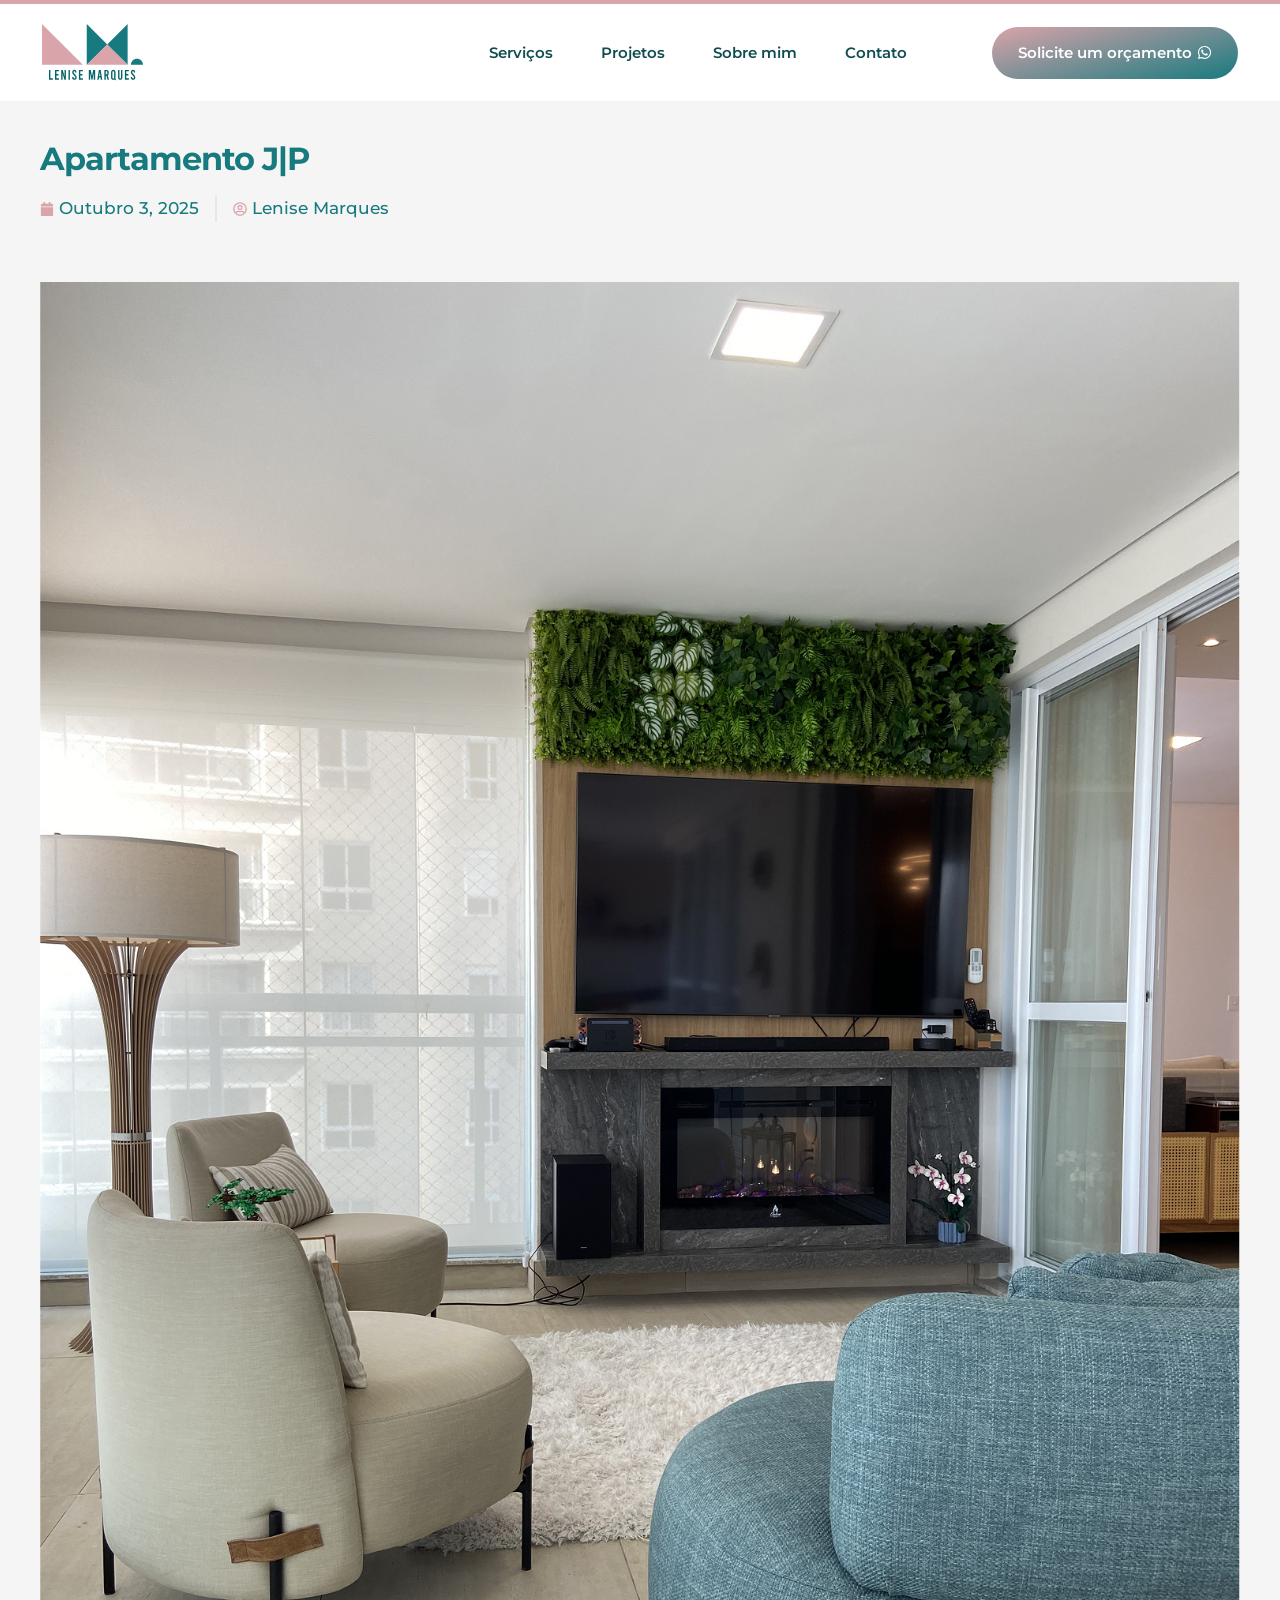
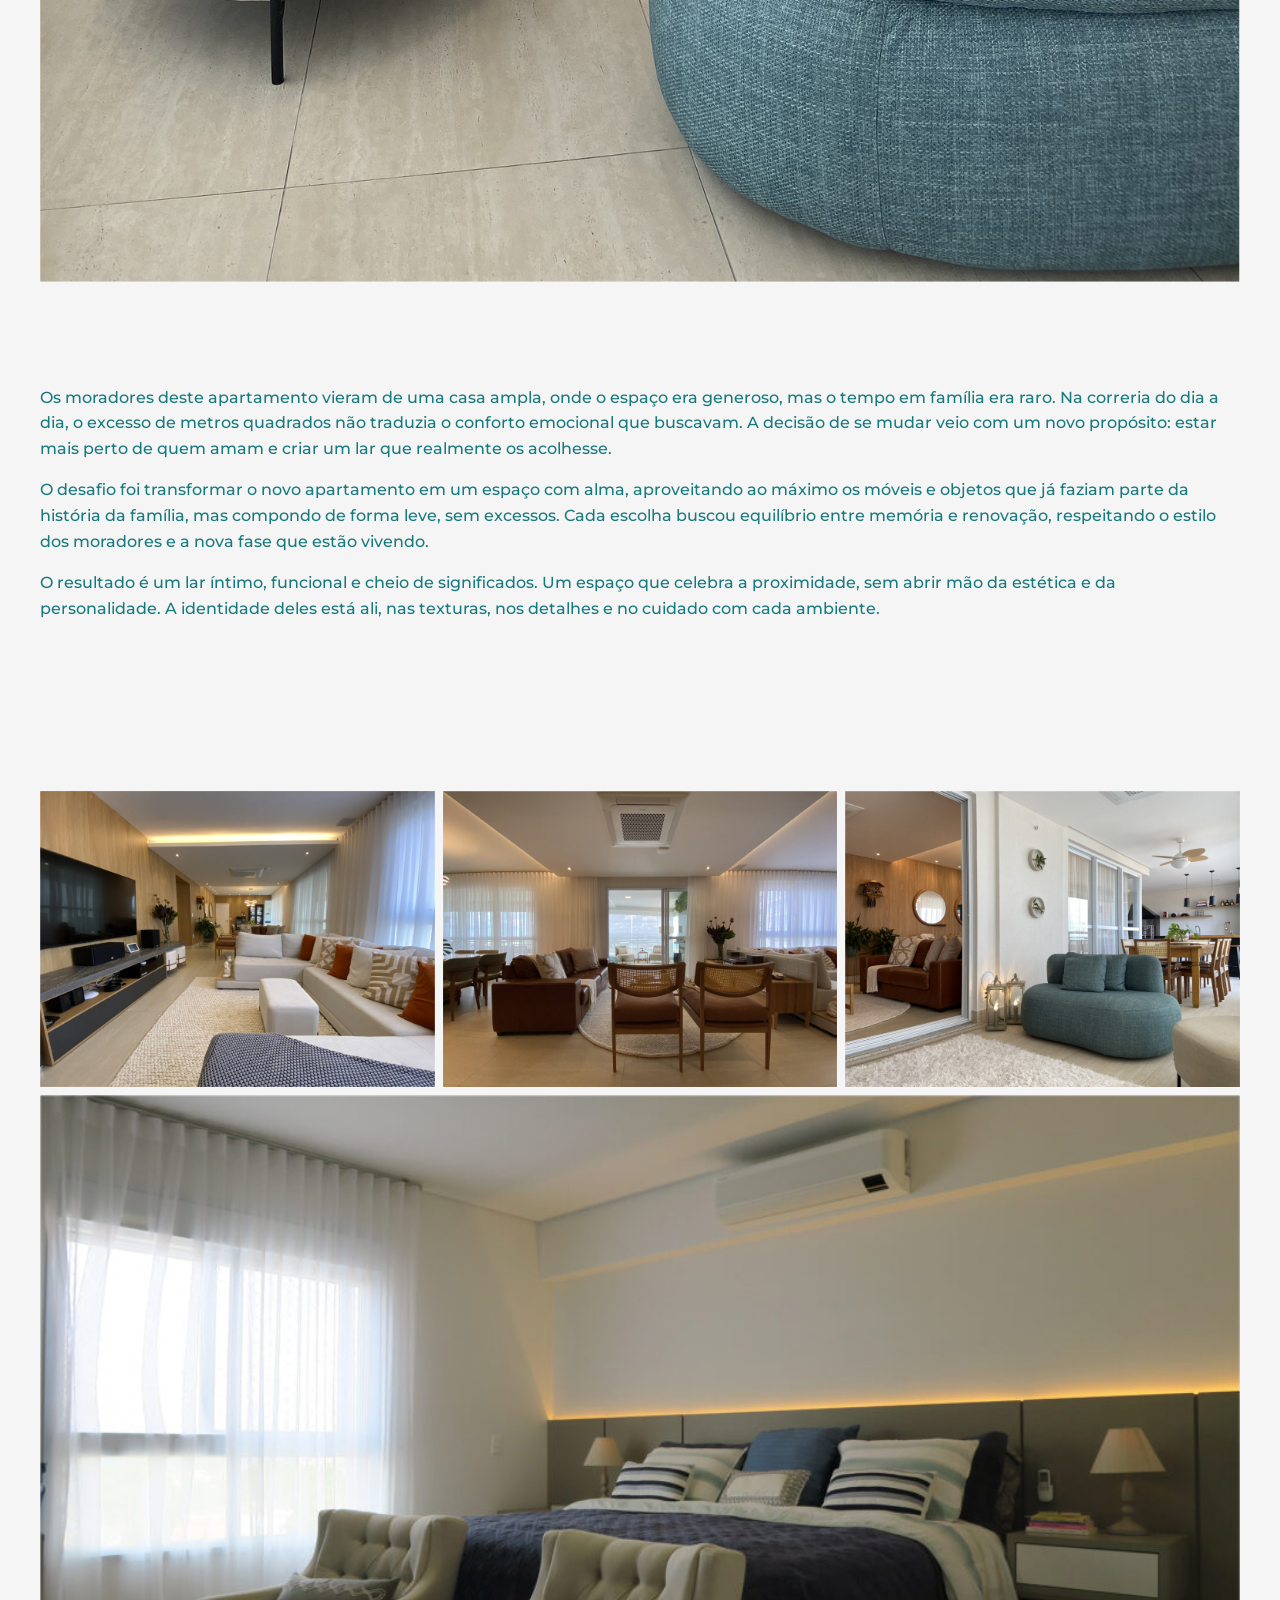
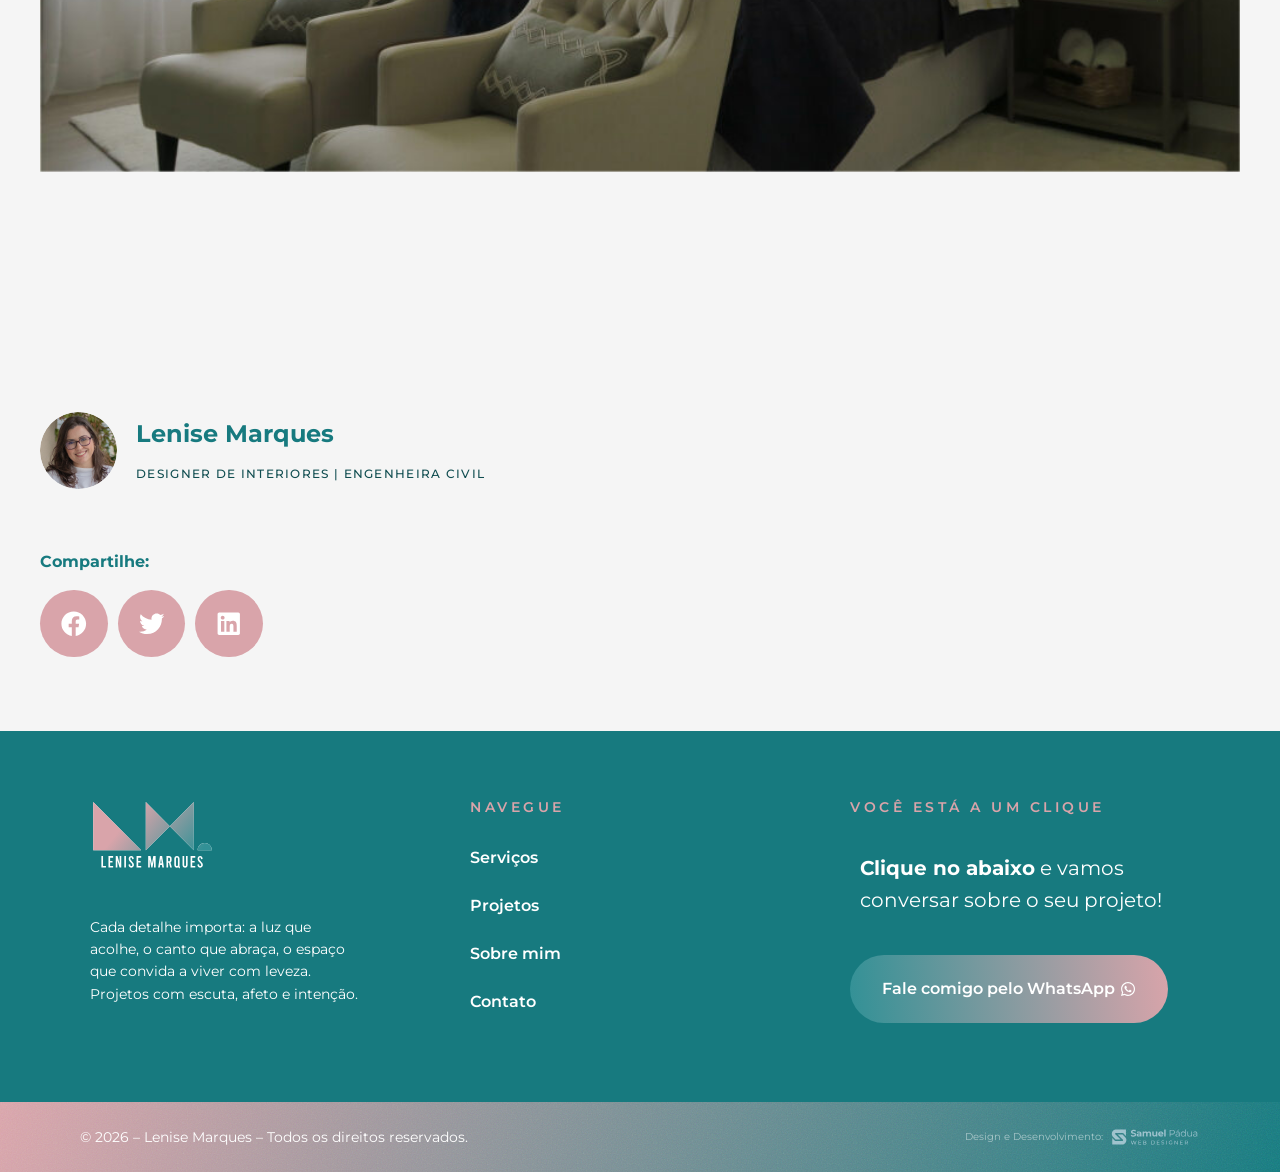
==== commit d6e10436: "Evita quebra no item Sobre mim" ====
--- a/apartamento-jp/index.html
+++ b/apartamento-jp/index.html
@@ -244,7 +244,7 @@
 				.lg-thumb-item.active {
 					opacity: 1;
 				}
-	         </style><link rel="stylesheet" href="../assets/css/site.css?v=20260805-7" media="all">
+	         </style><link rel="stylesheet" href="../assets/css/site.css?v=20260806-1" media="all">
 </head>
 
 <body class="wp-singular post-template-default single single-post postid-940 single-format-standard wp-embed-responsive wp-theme-kadence ehf-template-kadence ehf-stylesheet-kadence hide-focus-outline link-style-standard content-title-style-normal content-width-narrow content-style-boxed content-vertical-padding-show non-transparent-header mobile-non-transparent-header kadence-elementor-colors elementor-default elementor-kit-43 elementor-page-576">
--- a/assets/css/site.css
+++ b/assets/css/site.css
@@ -25,6 +25,7 @@
   .elementor-element.elementor-element-7b0d48c .hfe-nav-menu__layout-horizontal .menu-item > a.hfe-menu-item {
     padding-right: 0 !important;
     padding-left: 0 !important;
+    white-space: nowrap;
   }
 }
 
